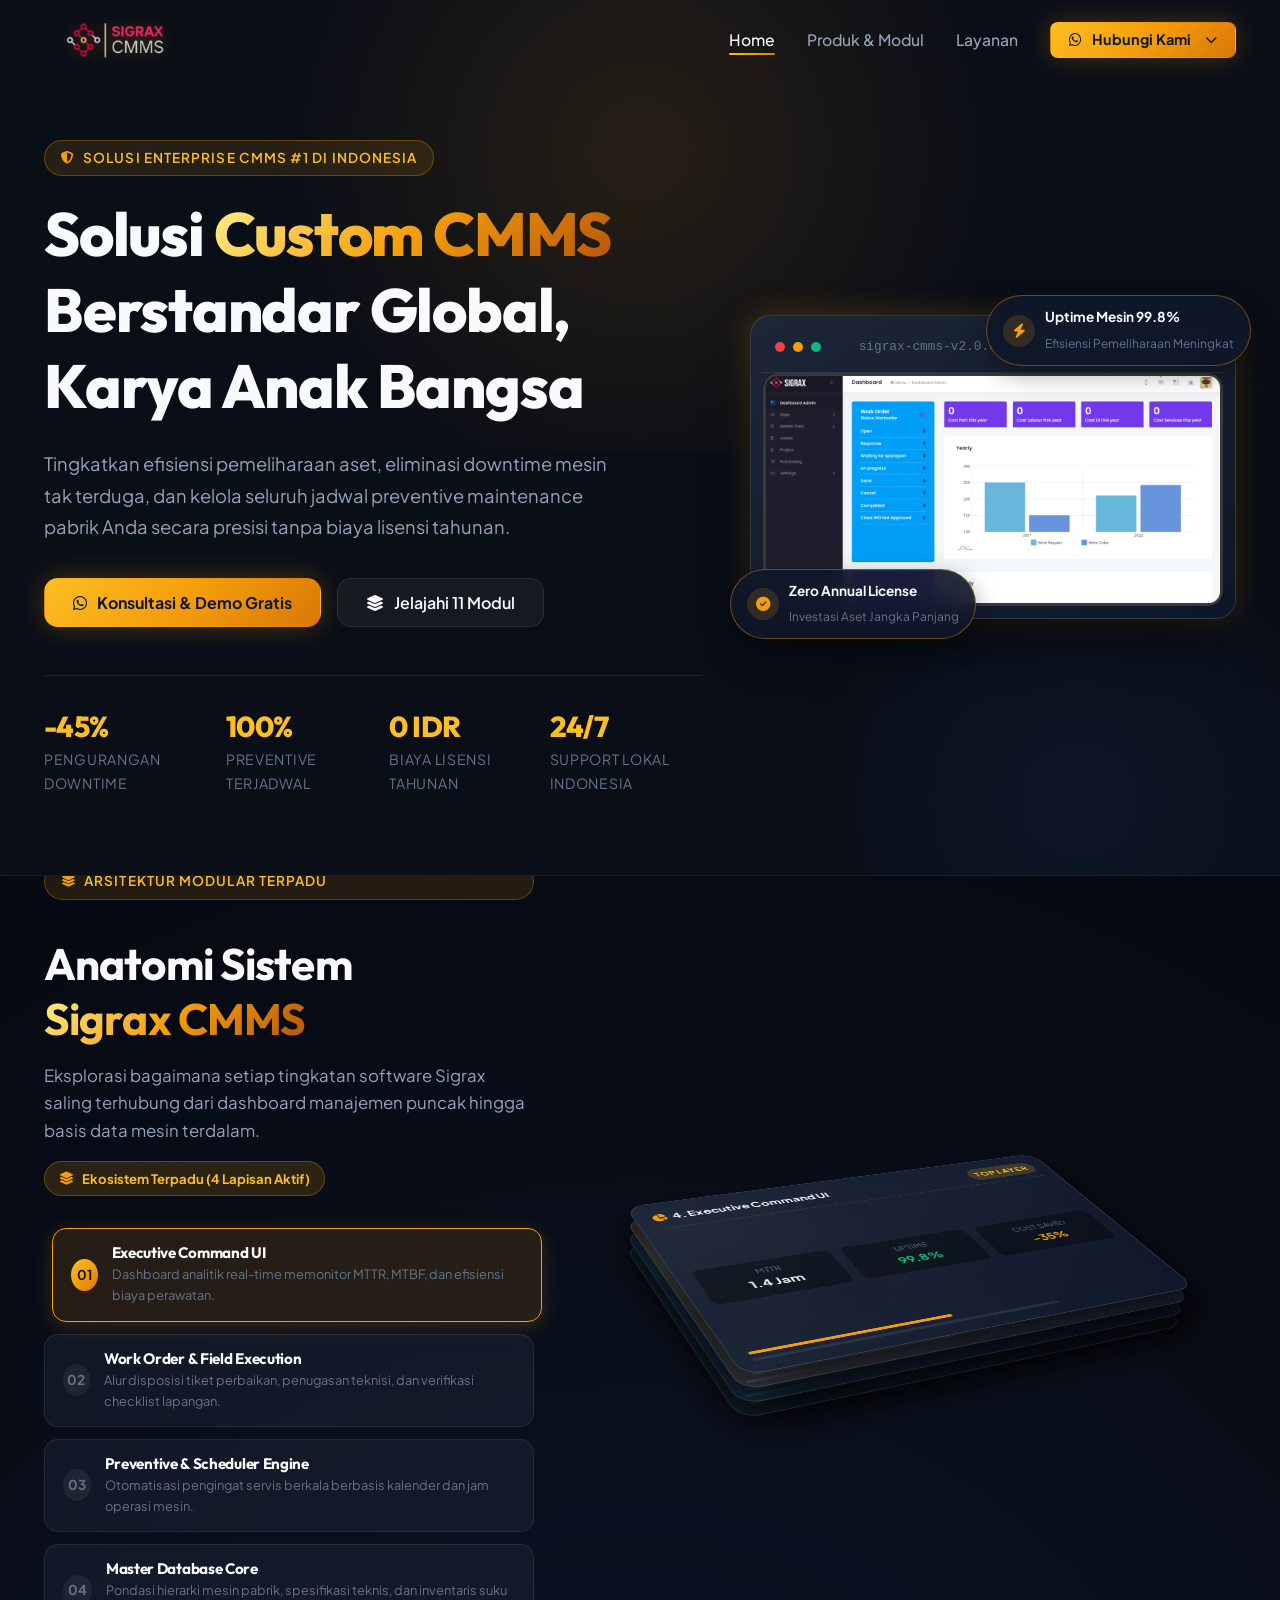
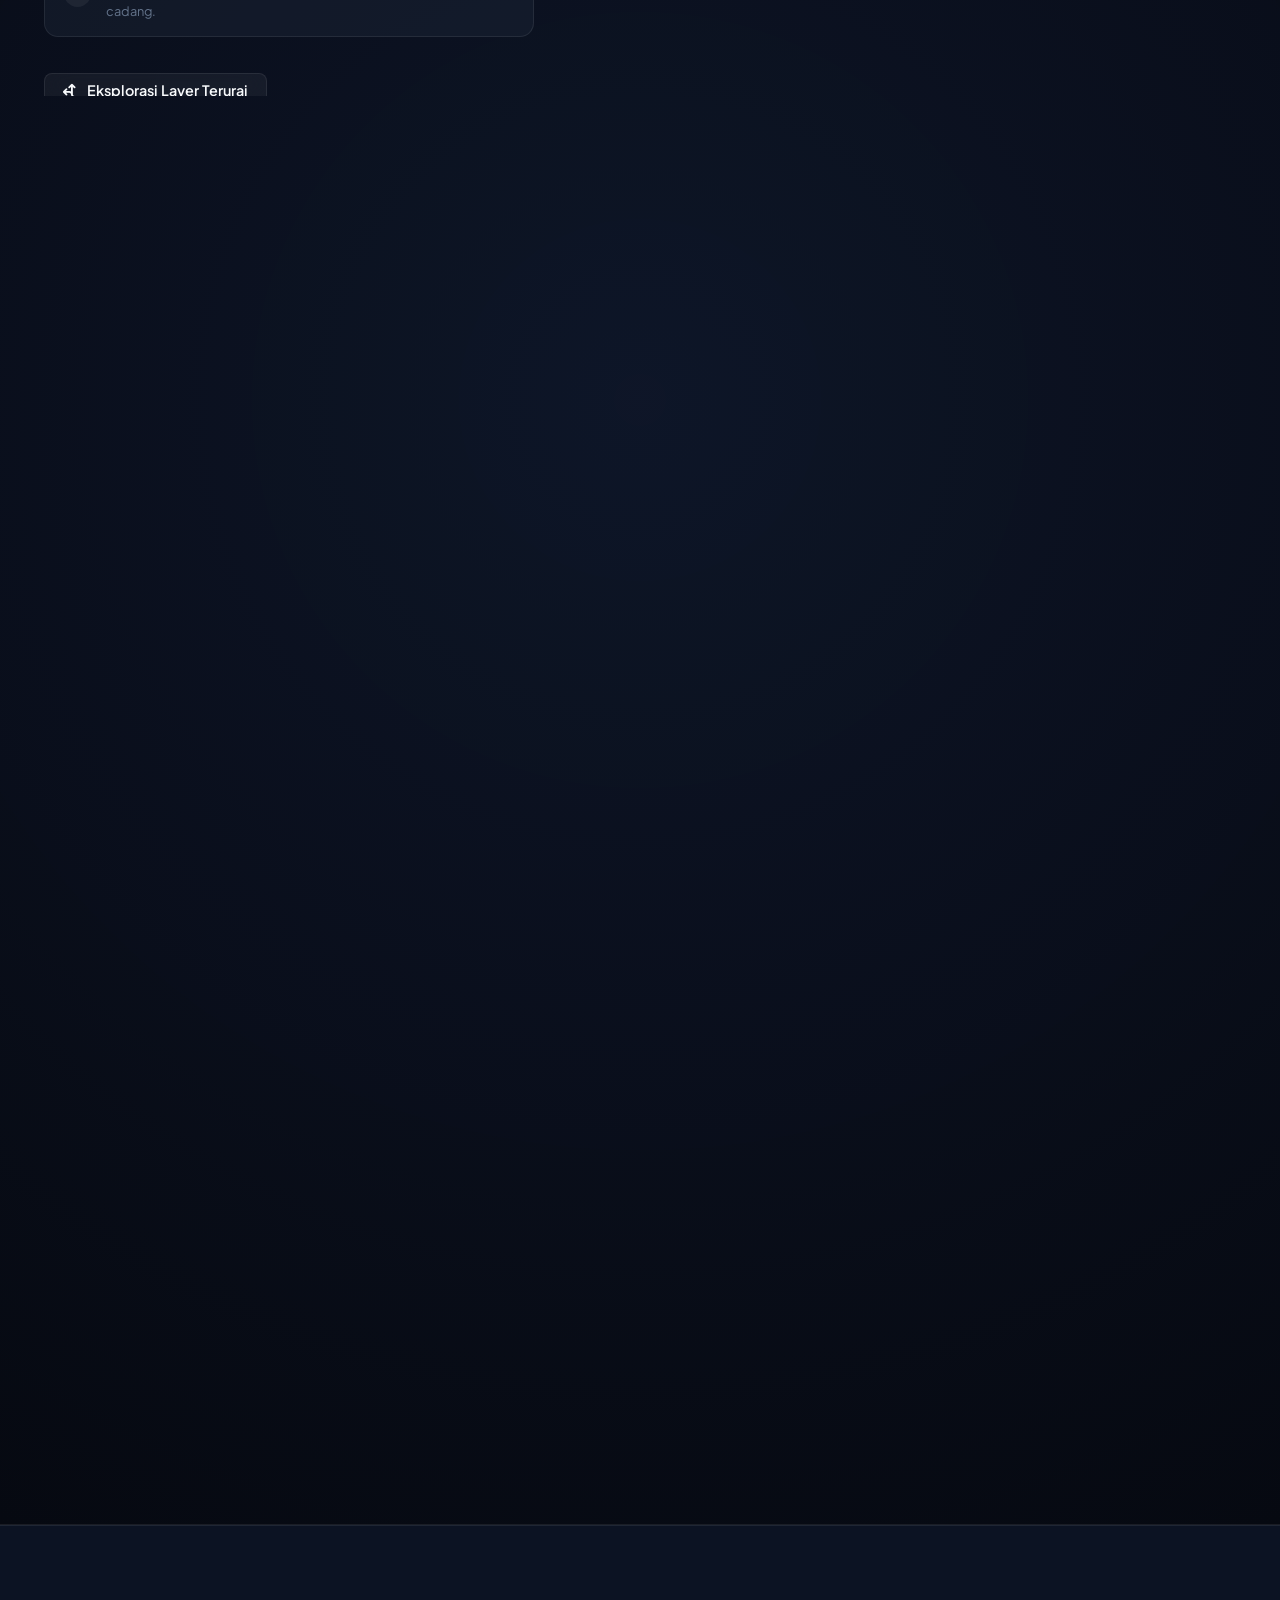
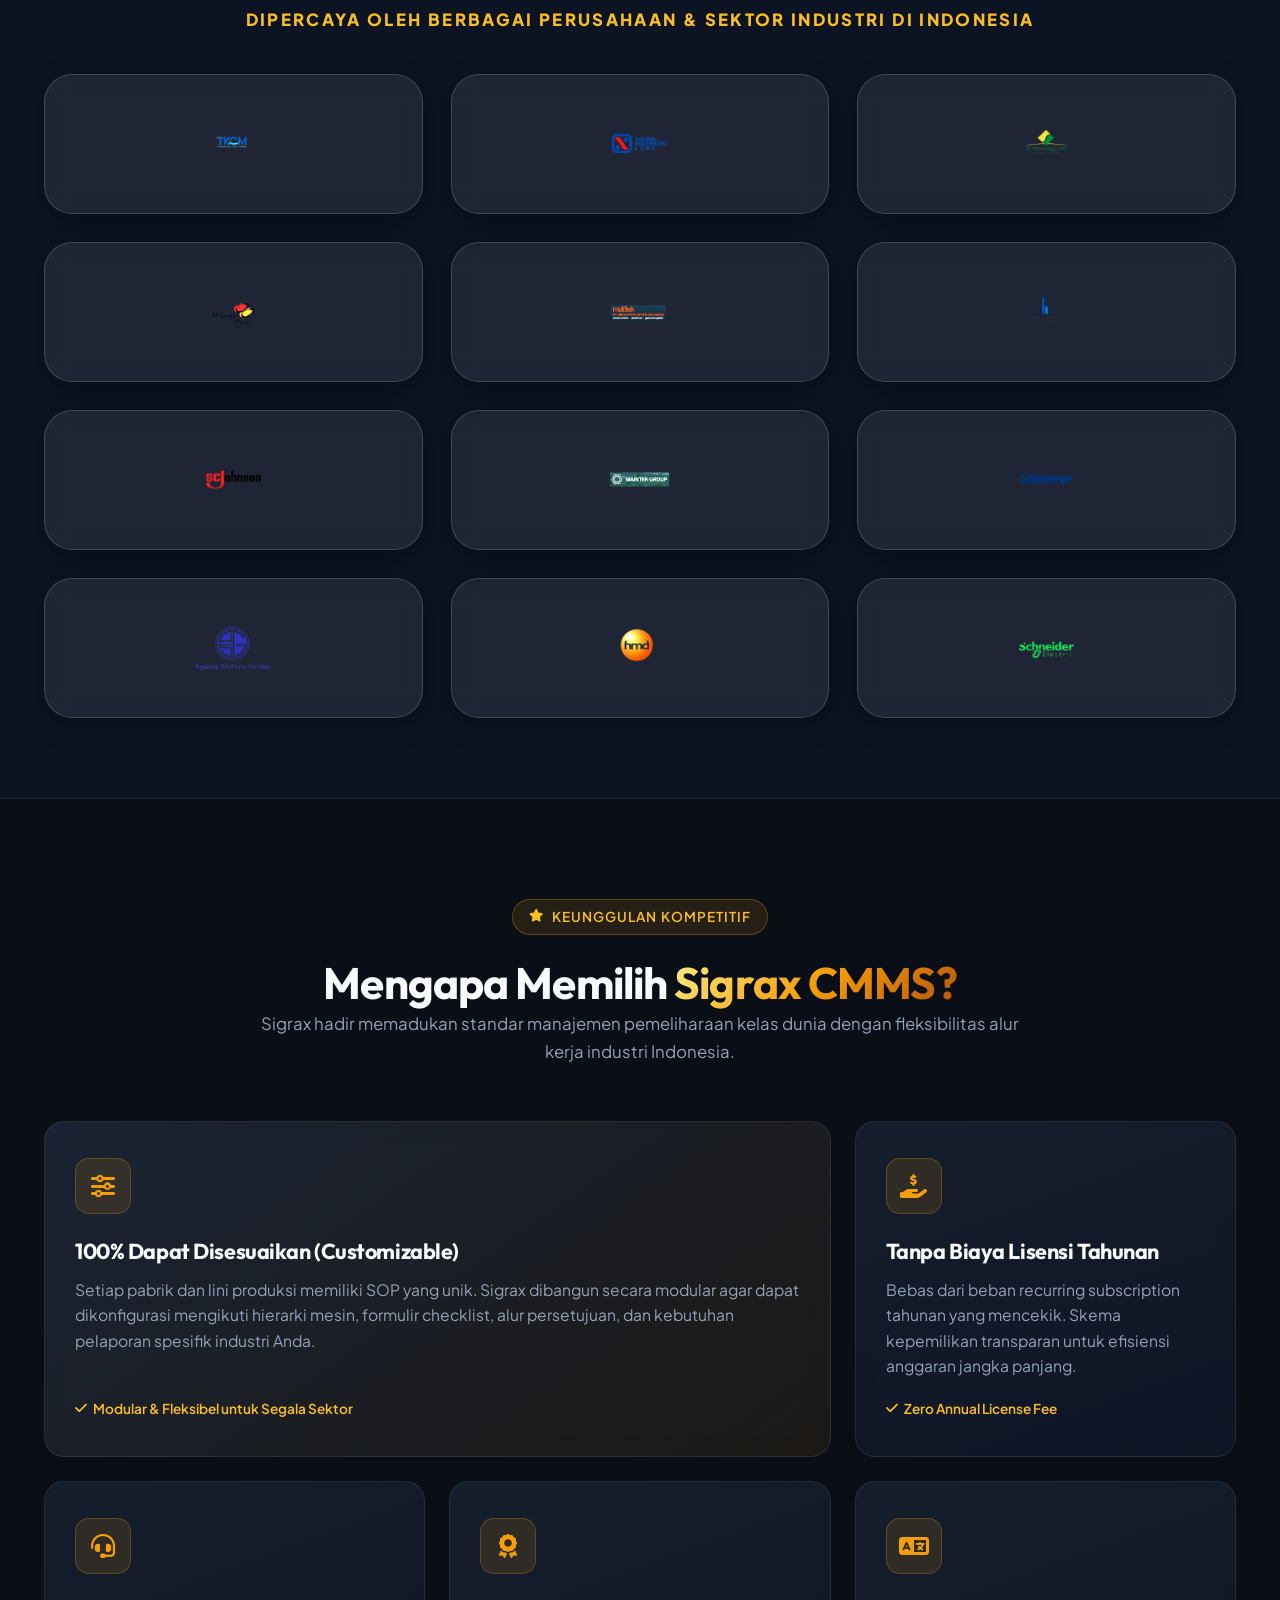
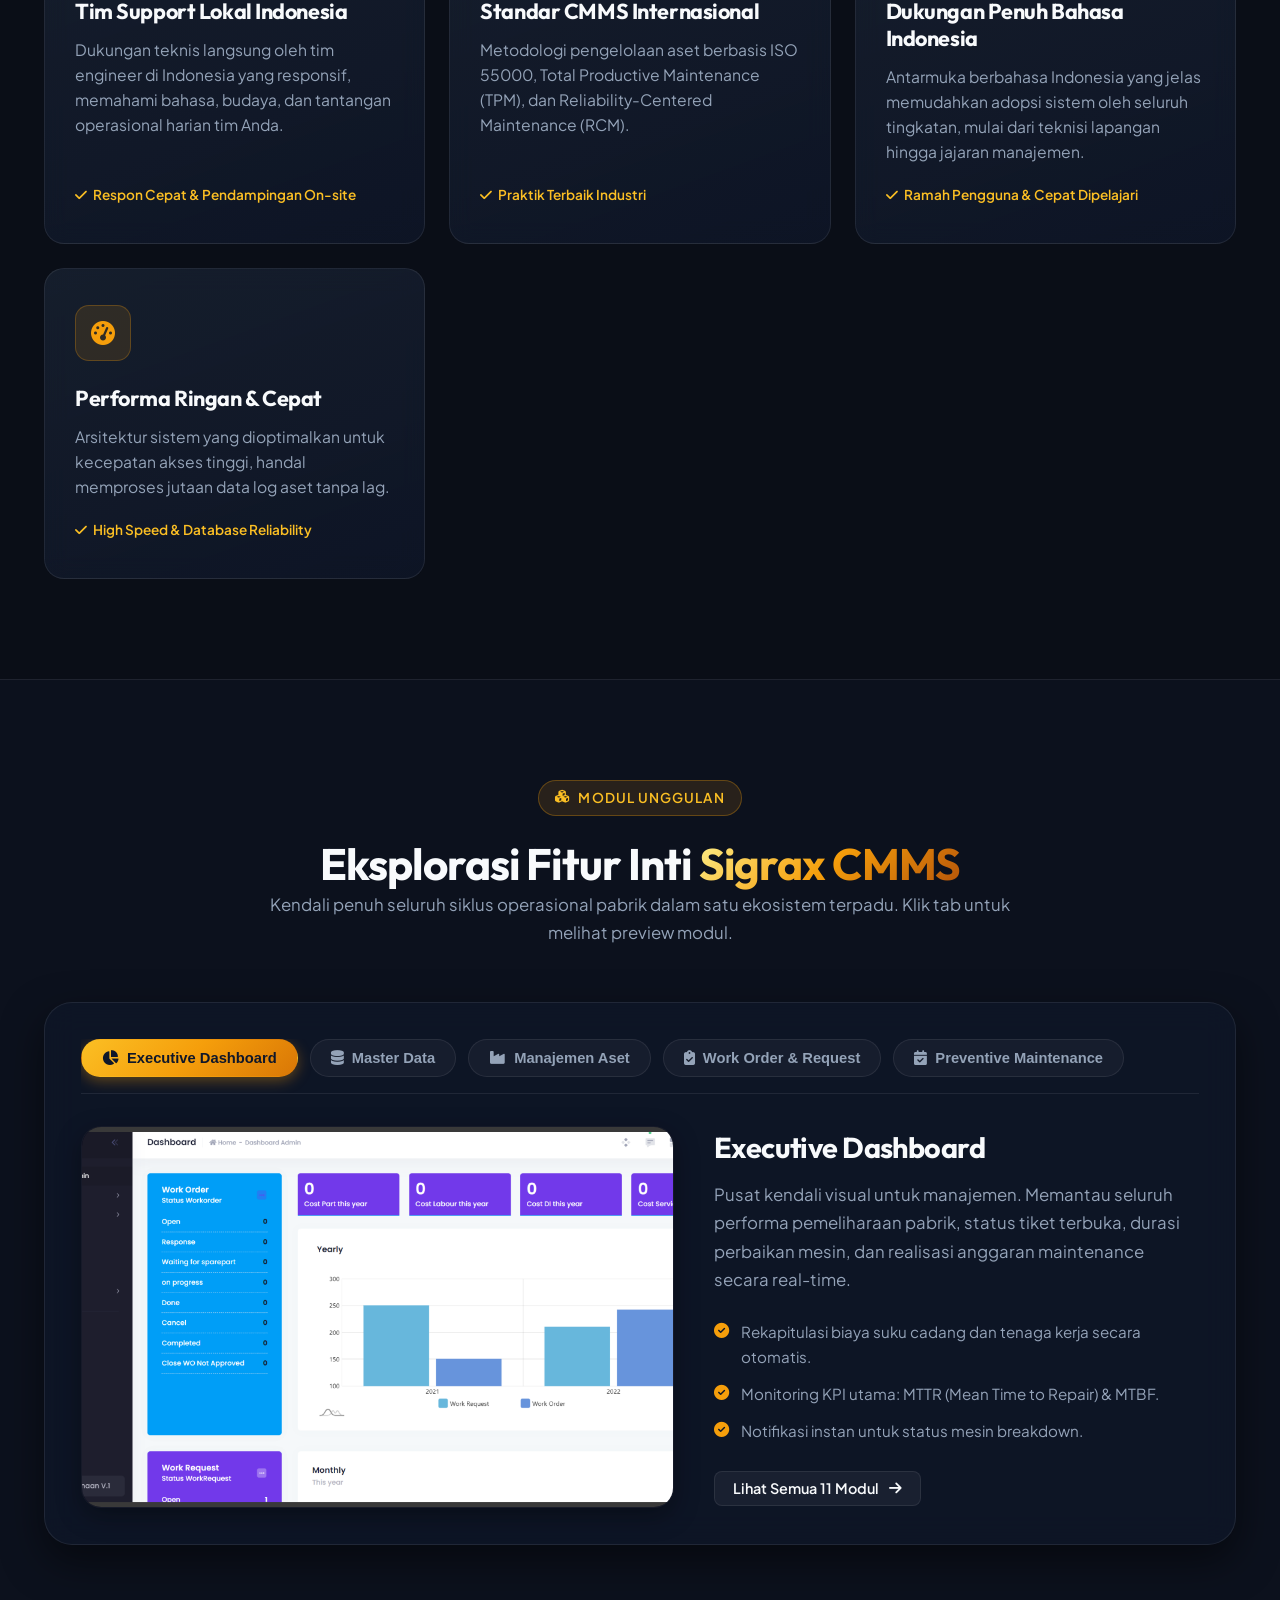
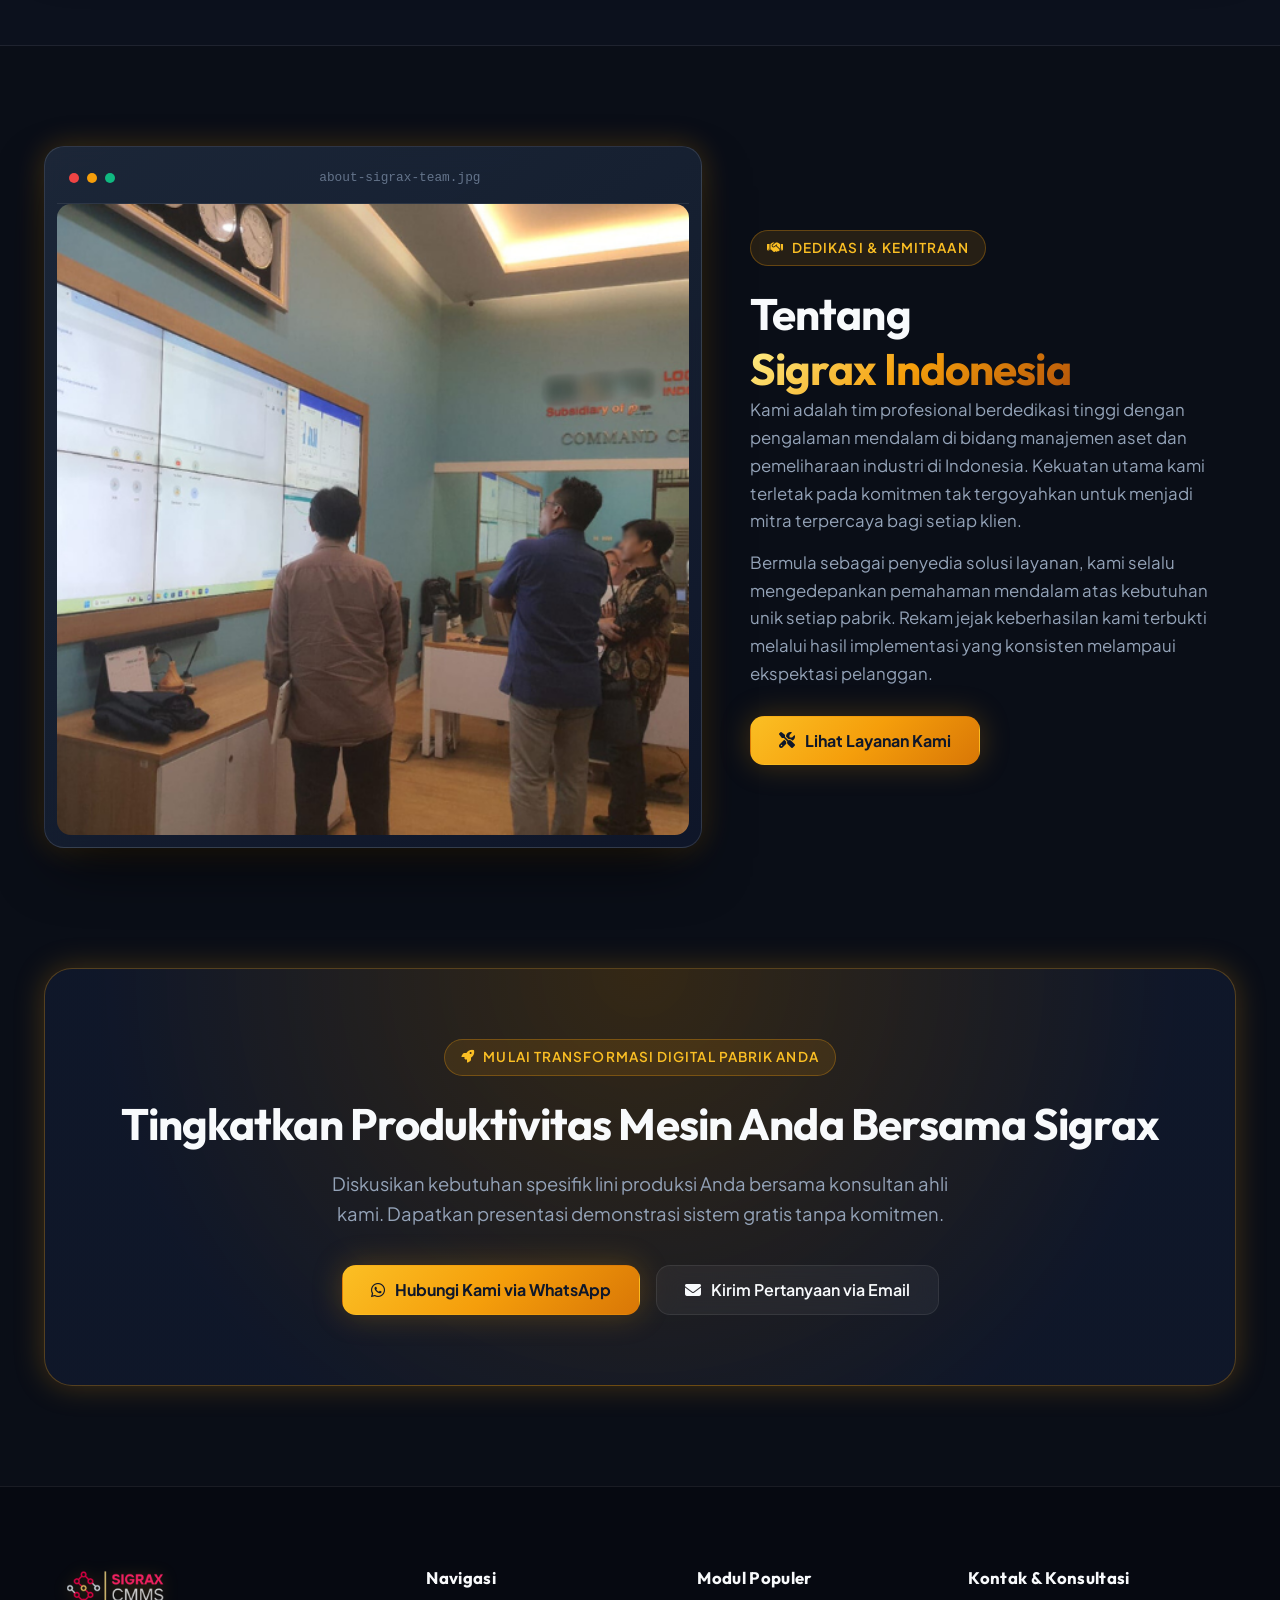
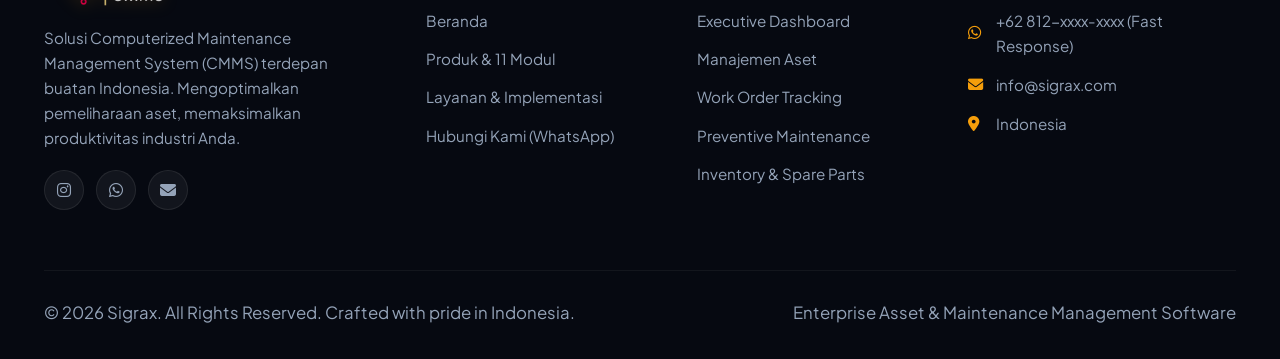
==== index.html @ d7497cff "refactor: clean up unused legacy files and restructure assets into organized directories (css/, js/," ====
<!DOCTYPE html>
<html lang="id">
<head>
  <meta charset="UTF-8" />
  <meta name="viewport" content="width=device-width, initial-scale=1.0" />
  <title>Sigrax CMMS - Solusi Custom CMMS Modern Buatan Indonesia</title>
  <meta name="description" content="Sigrax adalah software Computerized Maintenance Management System (CMMS) karya anak bangsa yang fleksibel, berstandar internasional, tanpa biaya lisensi tahunan, didukung tim lokal 24/7." />
  
  <!-- Favicon -->
  <link rel="icon" type="image/png" href="assets/brand/logo.png" />
  
  <!-- Font Awesome 6 -->
  <link rel="stylesheet" href="https://cdnjs.cloudflare.com/ajax/libs/font-awesome/6.5.1/css/all.min.css" />
  
  <!-- Unified Modern Design System -->
  <link rel="stylesheet" href="css/style.css" />
</head>
<body>

  <!-- Modern Glassmorphic Navbar -->
  <header>
    <nav class="site-navbar" aria-label="Navigasi Utama">
      <div class="container navbar-inner">
        <a href="index.html" class="navbar-brand">
          <img src="assets/brand/logo.png" alt="Sigrax CMMS Logo" class="brand-logo" />
        </a>

        <button class="mobile-toggle" aria-label="Buka Menu" aria-expanded="false">
          <i class="fas fa-bars"></i>
        </button>

        <ul class="nav-links">
          <li><a href="index.html" class="nav-link active">Home</a></li>
          <li><a href="features.html" class="nav-link">Produk & Modul</a></li>
          <li><a href="services.html" class="nav-link">Layanan</a></li>
          <li class="nav-dropdown">
            <a href="https://wa.link/18xqmd" target="_blank" rel="noopener noreferrer" class="btn btn-primary btn-sm">
              <i class="fab fa-whatsapp"></i> Hubungi Kami <i class="fas fa-chevron-down" style="font-size: 0.75rem; margin-left: 4px;"></i>
            </a>
            <div class="dropdown-panel">
              <a href="https://wa.link/18xqmd" target="_blank" rel="noopener noreferrer" class="dropdown-item">
                <i class="fab fa-whatsapp"></i> WhatsApp Konsultasi
              </a>
              <a href="mailto:info@sigrax.com" class="dropdown-item">
                <i class="fas fa-envelope"></i> Email Resmi
              </a>
              <a href="https://www.instagram.com/sigraxcmms" target="_blank" rel="noopener noreferrer" class="dropdown-item">
                <i class="fab fa-instagram"></i> Instagram Resmi
              </a>
            </div>
          </li>
        </ul>
      </div>
    </nav>
  </header>

  <main>
    <!-- Section 1: Hero Section -->
    <section class="hero-section">
      <div class="container">
        <div class="hero-grid">
          <!-- Text Content -->
          <div class="hero-content">
            <span class="badge-tag">
              <i class="fas fa-shield-halved text-gold"></i> Solusi Enterprise CMMS #1 di Indonesia
            </span>
            <h1>
              Solusi <span class="gradient-text">Custom CMMS</span> Berstandar Global, Karya Anak Bangsa
            </h1>
            <p class="hero-subtitle">
              Tingkatkan efisiensi pemeliharaan aset, eliminasi downtime mesin tak terduga, dan kelola seluruh jadwal preventive maintenance pabrik Anda secara presisi tanpa biaya lisensi tahunan.
            </p>

            <div class="btn-group">
              <a href="https://wa.link/18xqmd" target="_blank" rel="noopener noreferrer" class="btn btn-primary">
                <i class="fab fa-whatsapp"></i> Konsultasi & Demo Gratis
              </a>
              <a href="features.html" class="btn btn-secondary">
                <i class="fas fa-layer-group"></i> Jelajahi 11 Modul
              </a>
            </div>

            <div class="hero-stats-row">
              <div class="hero-stat-item">
                <h4>-45%</h4>
                <p>Pengurangan Downtime</p>
              </div>
              <div class="hero-stat-item">
                <h4>100%</h4>
                <p>Preventive Terjadwal</p>
              </div>
              <div class="hero-stat-item">
                <h4>0 IDR</h4>
                <p>Biaya Lisensi Tahunan</p>
              </div>
              <div class="hero-stat-item">
                <h4>24/7</h4>
                <p>Support Lokal Indonesia</p>
              </div>
            </div>
          </div>

          <!-- Interactive Hero Showcase Mockup -->
          <div class="hero-visual">
            <div class="mockup-window" data-lightbox="true" data-src="assets/screenshots/dashboard.png" data-title="Executive Dashboard Sigrax" data-desc="Tampilan dashboard analitik real-time memonitor biaya, work order, dan efisiensi maintenance.">
              <div class="mockup-header">
                <span class="mockup-dot red"></span>
                <span class="mockup-dot yellow"></span>
                <span class="mockup-dot green"></span>
                <span class="mockup-title">sigrax-cmms-v2.0.exe — Executive Dashboard</span>
              </div>
              <div class="mockup-body">
                <img src="assets/screenshots/dashboard.png" alt="Executive Dashboard Sigrax CMMS" />
                <div class="image-zoom-overlay">
                  <i class="fas fa-magnifying-glass-plus"></i> Klik untuk memperbesar
                </div>
              </div>
            </div>

            <!-- Floating Micro-Badges -->
            <div class="floating-pill pill-top">
              <div class="pill-icon"><i class="fas fa-bolt"></i></div>
              <div class="pill-text">
                <strong>Uptime Mesin 99.8%</strong>
                <span>Efisiensi Pemeliharaan Meningkat</span>
              </div>
            </div>

            <div class="floating-pill pill-bottom">
              <div class="pill-icon"><i class="fas fa-circle-check"></i></div>
              <div class="pill-text">
                <strong>Zero Annual License</strong>
                <span>Investasi Aset Jangka Panjang</span>
              </div>
            </div>
          </div>
        </div>
      </div>
    </section>

    <!-- Section 2: 3D Progressive Layer Disassembly on Scroll -->
    <section class="assembly-scroll-section" id="assembly-section">
      <div class="assembly-sticky-stage">
        <div class="container">
          <div class="assembly-layout-grid">
            
            <!-- Left Side: Live Interactive Assembly Narrative -->
            <div class="assembly-narrative">
              <span class="badge-tag">
                <i class="fas fa-layer-group text-gold"></i> Arsitektur Modular Terpadu
              </span>
              <h2>Anatomi Sistem <span class="gradient-text">Sigrax CMMS</span></h2>
              <p>
                Eksplorasi bagaimana setiap tingkatan software Sigrax saling terhubung dari dashboard manajemen puncak hingga basis data mesin terdalam.
              </p>

              <div class="assembly-status-badge">
                <i class="fas fa-layer-group text-gold"></i> Ekosistem Terpadu (4 Lapisan Sistem)
              </div>

              <!-- Step Indicators -->
              <div class="assembly-steps-indicator">
                <div class="assembly-step-item active" data-step="0">
                  <div class="assembly-step-num">01</div>
                  <div class="assembly-step-text">
                    <h4>Executive Command UI</h4>
                    <p>Dashboard analitik real-time memonitor MTTR, MTBF, dan efisiensi biaya perawatan.</p>
                  </div>
                </div>

                <div class="assembly-step-item" data-step="1">
                  <div class="assembly-step-num">02</div>
                  <div class="assembly-step-text">
                    <h4>Work Order & Field Execution</h4>
                    <p>Alur disposisi tiket perbaikan, penugasan teknisi, dan verifikasi checklist lapangan.</p>
                  </div>
                </div>

                <div class="assembly-step-item" data-step="2">
                  <div class="assembly-step-num">03</div>
                  <div class="assembly-step-text">
                    <h4>Preventive & Scheduler Engine</h4>
                    <p>Otomatisasi pengingat servis berkala berbasis kalender dan jam operasi mesin.</p>
                  </div>
                </div>

                <div class="assembly-step-item" data-step="3">
                  <div class="assembly-step-num">04</div>
                  <div class="assembly-step-text">
                    <h4>Master Database Core</h4>
                    <p>Pondasi hierarki mesin pabrik, spesifikasi teknis, dan inventaris suku cadang.</p>
                  </div>
                </div>
              </div>

              <div class="assembly-mode-bar">
                <button class="btn btn-secondary btn-sm" id="toggleAssemblyBtn">
                  <i class="fas fa-arrows-split-up-and-left"></i> Eksplorasi Layer Terurai
                </button>
              </div>
            </div>

            <!-- Right Side: 3D Isometric Viewport -->
            <div class="assembly-3d-viewport">
              <div class="assembly-3d-stack">
                
                <!-- Layer 4 (Top: Executive Dashboard) -->
                <div class="assembly-layer layer-4" data-lightbox="true" data-src="assets/screenshots/dashboard.png" data-title="Layer 4: Executive Analytics UI" data-desc="Tampilan visualisasi analitik tingkat tinggi untuk manajemen.">
                  <div class="layer-header-bar">
                    <span class="layer-title-text"><i class="fas fa-chart-pie text-gold"></i> 4. Executive Command UI</span>
                    <span class="layer-tag">Top Layer</span>
                  </div>
                  <div class="layer-body-preview">
                    <div class="mini-widget">
                      <span>MTTR</span>
                      <strong>1.4 Jam</strong>
                    </div>
                    <div class="mini-widget">
                      <span>Uptime</span>
                      <strong style="color: #10b981;">99.8%</strong>
                    </div>
                    <div class="mini-widget">
                      <span>Cost Saved</span>
                      <strong style="color: var(--primary-gold);">-35%</strong>
                    </div>
                  </div>
                  <div class="layer-wireframe-lines">
                    <div class="wire-line gold short"></div>
                    <div class="wire-line med"></div>
                  </div>
                </div>

                <!-- Layer 3 (Work Order & Field Execution) -->
                <div class="assembly-layer layer-3" data-lightbox="true" data-src="assets/screenshots/completed task.png" data-title="Layer 3: Work Order & Operations" data-desc="Pusat penugasan teknisi dan log pengerjaan di lantai produksi.">
                  <div class="layer-header-bar">
                    <span class="layer-title-text"><i class="fas fa-clipboard-check" style="color: #60a5fa;"></i> 3. Work Order Engine</span>
                    <span class="layer-tag">Operations</span>
                  </div>
                  <div class="layer-body-preview">
                    <div class="mini-widget">
                      <span>WO Aktif</span>
                      <strong>12 Tiket</strong>
                    </div>
                    <div class="mini-widget">
                      <span>Teknisi</span>
                      <strong>8 On-Duty</strong>
                    </div>
                    <div class="mini-widget">
                      <span>Done Today</span>
                      <strong style="color: #60a5fa;">95%</strong>
                    </div>
                  </div>
                  <div class="layer-wireframe-lines">
                    <div class="wire-line med" style="background: #60a5fa;"></div>
                    <div class="wire-line short"></div>
                  </div>
                </div>

                <!-- Layer 2 (Preventive & Material Scheduling) -->
                <div class="assembly-layer layer-2" data-lightbox="true" data-src="assets/screenshots/image_43.png" data-title="Layer 2: Preventive & Automation Scheduler" data-desc="Engine pengingat servis berkala dan manajemen stok suku cadang.">
                  <div class="layer-header-bar">
                    <span class="layer-title-text"><i class="fas fa-calendar-check" style="color: #c084fc;"></i> 2. Automation & Scheduler</span>
                    <span class="layer-tag">Scheduler</span>
                  </div>
                  <div class="layer-body-preview">
                    <div class="mini-widget">
                      <span>PM Due</span>
                      <strong>3 Mesin</strong>
                    </div>
                    <div class="mini-widget">
                      <span>Auto Trigger</span>
                      <strong>Active</strong>
                    </div>
                    <div class="mini-widget">
                      <span>Safety Stock</span>
                      <strong style="color: #c084fc;">Safe</strong>
                    </div>
                  </div>
                  <div class="layer-wireframe-lines">
                    <div class="wire-line short" style="background: #c084fc;"></div>
                    <div class="wire-line med"></div>
                  </div>
                </div>

                <!-- Layer 1 (Bottom: Core Master Data) -->
                <div class="assembly-layer layer-1" data-lightbox="true" data-src="assets/screenshots/sites (tempat).png" data-title="Layer 1: Master Database Core" data-desc="Pondasi basis data terpusat seluruh aset, hierarki pabrik, dan suku cadang.">
                  <div class="layer-header-bar">
                    <span class="layer-title-text"><i class="fas fa-database" style="color: #34d399;"></i> 1. Master Database Core</span>
                    <span class="layer-tag">Base Core</span>
                  </div>
                  <div class="layer-body-preview">
                    <div class="mini-widget">
                      <span>Total Aset</span>
                      <strong>1,450 Mesin</strong>
                    </div>
                    <div class="mini-widget">
                      <span>Lokasi Plant</span>
                      <strong>4 Area</strong>
                    </div>
                    <div class="mini-widget">
                      <span>Part SKU</span>
                      <strong style="color: #34d399;">2,800+</strong>
                    </div>
                  </div>
                  <div class="layer-wireframe-lines">
                    <div class="wire-line med" style="background: #34d399;"></div>
                    <div class="wire-line short"></div>
                  </div>
                </div>

              </div>
            </div>

          </div>
        </div>
      </div>
    </section>

    <!-- Section 3: Clients & Trust -->
    <section class="clients-section">
      <div class="container">
        <p class="clients-title">Dipercaya Oleh Berbagai Perusahaan & Sektor Industri di Indonesia</p>
        <div class="clients-grid">
          <div class="client-logo-card"><img src="assets/clients/1.png" alt="Klien Sigrax 1" /></div>
          <div class="client-logo-card"><img src="assets/clients/2.png" alt="Klien Sigrax 2" /></div>
          <div class="client-logo-card"><img src="assets/clients/3.png" alt="Klien Sigrax 3" /></div>
          <div class="client-logo-card"><img src="assets/clients/4.png" alt="Klien Sigrax 4" /></div>
          <div class="client-logo-card"><img src="assets/clients/5.png" alt="Klien Sigrax 5" /></div>
          <div class="client-logo-card"><img src="assets/clients/6.png" alt="Klien Sigrax 6" /></div>
          <div class="client-logo-card"><img src="assets/clients/7.png" alt="Klien Sigrax 7" /></div>
          <div class="client-logo-card"><img src="assets/clients/8.png" alt="Klien Sigrax 8" /></div>
          <div class="client-logo-card"><img src="assets/clients/9.png" alt="Klien Sigrax 9" /></div>
          <div class="client-logo-card"><img src="assets/clients/10.png" alt="Klien Sigrax 10" /></div>
          <div class="client-logo-card"><img src="assets/clients/11.png" alt="Klien Sigrax 11" /></div>
          <div class="client-logo-card"><img src="assets/clients/12.png" alt="Klien Sigrax 12" /></div>
        </div>
      </div>
    </section>

    <!-- Section 4: Why Sigrax Bento Grid -->
    <section class="section-py">
      <div class="container">
        <div class="section-header">
          <span class="badge-tag"><i class="fas fa-star"></i> Keunggulan Kompetitif</span>
          <h2>Mengapa Memilih <span class="gradient-text">Sigrax CMMS?</span></h2>
          <p>
            Sigrax hadir memadukan standar manajemen pemeliharaan kelas dunia dengan fleksibilitas alur kerja industri Indonesia.
          </p>
        </div>

        <div class="bento-grid">
          <!-- Card 1: Featured 2-col -->
          <div class="bento-card featured">
            <div class="bento-icon"><i class="fas fa-sliders"></i></div>
            <h3>100% Dapat Disesuaikan (Customizable)</h3>
            <p>
              Setiap pabrik dan lini produksi memiliki SOP yang unik. Sigrax dibangun secara modular agar dapat dikonfigurasi mengikuti hierarki mesin, formulir checklist, alur persetujuan, dan kebutuhan pelaporan spesifik industri Anda.
            </p>
            <div class="bento-badge">
              <i class="fas fa-check"></i> Modular & Fleksibel untuk Segala Sektor
            </div>
          </div>

          <!-- Card 2 -->
          <div class="bento-card">
            <div class="bento-icon"><i class="fas fa-hand-holding-dollar"></i></div>
            <h3>Tanpa Biaya Lisensi Tahunan</h3>
            <p>
              Bebas dari beban recurring subscription tahunan yang mencekik. Skema kepemilikan transparan untuk efisiensi anggaran jangka panjang.
            </p>
            <div class="bento-badge">
              <i class="fas fa-check"></i> Zero Annual License Fee
            </div>
          </div>

          <!-- Card 3 -->
          <div class="bento-card">
            <div class="bento-icon"><i class="fas fa-headset"></i></div>
            <h3>Tim Support Lokal Indonesia</h3>
            <p>
              Dukungan teknis langsung oleh tim engineer di Indonesia yang responsif, memahami bahasa, budaya, dan tantangan operasional harian tim Anda.
            </p>
            <div class="bento-badge">
              <i class="fas fa-check"></i> Respon Cepat & Pendampingan On-site
            </div>
          </div>

          <!-- Card 4 -->
          <div class="bento-card">
            <div class="bento-icon"><i class="fas fa-award"></i></div>
            <h3>Standar CMMS Internasional</h3>
            <p>
              Metodologi pengelolaan aset berbasis ISO 55000, Total Productive Maintenance (TPM), dan Reliability-Centered Maintenance (RCM).
            </p>
            <div class="bento-badge">
              <i class="fas fa-check"></i> Praktik Terbaik Industri
            </div>
          </div>

          <!-- Card 5 -->
          <div class="bento-card">
            <div class="bento-icon"><i class="fas fa-language"></i></div>
            <h3>Dukungan Penuh Bahasa Indonesia</h3>
            <p>
              Antarmuka berbahasa Indonesia yang jelas memudahkan adopsi sistem oleh seluruh tingkatan, mulai dari teknisi lapangan hingga jajaran manajemen.
            </p>
            <div class="bento-badge">
              <i class="fas fa-check"></i> Ramah Pengguna & Cepat Dipelajari
            </div>
          </div>

          <!-- Card 6 -->
          <div class="bento-card">
            <div class="bento-icon"><i class="fas fa-gauge-high"></i></div>
            <h3>Performa Ringan & Cepat</h3>
            <p>
              Arsitektur sistem yang dioptimalkan untuk kecepatan akses tinggi, handal memproses jutaan data log aset tanpa lag.
            </p>
            <div class="bento-badge">
              <i class="fas fa-check"></i> High Speed & Database Reliability
            </div>
          </div>
        </div>
      </div>
    </section>

    <!-- Section 5: Interactive Core Modules Spotlight -->
    <section class="section-py" style="background: rgba(15, 23, 42, 0.4); border-top: 1px solid var(--border-glass); border-bottom: 1px solid var(--border-glass);">
      <div class="container">
        <div class="section-header">
          <span class="badge-tag"><i class="fas fa-cubes"></i> Modul Unggulan</span>
          <h2>Eksplorasi Fitur Inti <span class="gradient-text">Sigrax CMMS</span></h2>
          <p>
            Kendali penuh seluruh siklus operasional pabrik dalam satu ekosistem terpadu. Klik tab untuk melihat preview modul.
          </p>
        </div>

        <div class="showcase-container">
          <!-- Tab Navigation -->
          <div class="tabs-nav" role="tablist">
            <button class="tab-btn active" data-target="tab-dashboard" role="tab">
              <i class="fas fa-chart-pie"></i> Executive Dashboard
            </button>
            <button class="tab-btn" data-target="tab-master" role="tab">
              <i class="fas fa-database"></i> Master Data
            </button>
            <button class="tab-btn" data-target="tab-asset" role="tab">
              <i class="fas fa-industry"></i> Manajemen Aset
            </button>
            <button class="tab-btn" data-target="tab-workorder" role="tab">
              <i class="fas fa-clipboard-check"></i> Work Order & Request
            </button>
            <button class="tab-btn" data-target="tab-preventive" role="tab">
              <i class="fas fa-calendar-check"></i> Preventive Maintenance
            </button>
          </div>

          <!-- Tab Panels -->
          <!-- 1. Executive Dashboard -->
          <div class="tab-content-panel active" id="tab-dashboard">
            <div class="showcase-image-wrapper" data-lightbox="true" data-src="assets/screenshots/dashboard.png" data-title="Executive Dashboard Module" data-desc="Visualisasi ringkasan biaya, status work order, dan downtime mesin secara real-time.">
              <img src="assets/screenshots/dashboard.png" alt="Executive Dashboard Sigrax" />
              <div class="image-zoom-overlay">
                <i class="fas fa-magnifying-glass-plus"></i> Zoom Screenshot
              </div>
            </div>
            <div class="showcase-info">
              <h3>Executive Dashboard</h3>
              <p>
                Pusat kendali visual untuk manajemen. Memantau seluruh performa pemeliharaan pabrik, status tiket terbuka, durasi perbaikan mesin, dan realisasi anggaran maintenance secara real-time.
              </p>
              <ul class="feature-checklist">
                <li><i class="fas fa-check-circle"></i> Rekapitulasi biaya suku cadang dan tenaga kerja secara otomatis.</li>
                <li><i class="fas fa-check-circle"></i> Monitoring KPI utama: MTTR (Mean Time to Repair) & MTBF.</li>
                <li><i class="fas fa-check-circle"></i> Notifikasi instan untuk status mesin breakdown.</li>
              </ul>
              <a href="features.html" class="btn btn-secondary btn-sm">
                Lihat Semua 11 Modul <i class="fas fa-arrow-right"></i>
              </a>
            </div>
          </div>

          <!-- 2. Master Data -->
          <div class="tab-content-panel" id="tab-master">
            <div class="showcase-image-wrapper" data-lightbox="true" data-src="assets/screenshots/sites (tempat).png" data-title="Master Data Module" data-desc="Basis data terpusat mencakup semua aset, spesifikasi komponen, lokasi, dan daftar karyawan.">
              <img src="assets/screenshots/sites (tempat).png" alt="Master Data Sigrax" />
              <div class="image-zoom-overlay">
                <i class="fas fa-magnifying-glass-plus"></i> Zoom Screenshot
              </div>
            </div>
            <div class="showcase-info">
              <h3>Master Data Database</h3>
              <p>
                Fondasi data terpusat yang mencakup seluruh aset pabrik, hierarki penempatan lokasi/area, data teknisi, vendor penyedia part, hingga satuan unit ukuran yang terstruktur rapi.
              </p>
              <ul class="feature-checklist">
                <li><i class="fas fa-check-circle"></i> Standarisasi penamaan dan kodefikasi aset otomatis.</li>
                <li><i class="fas fa-check-circle"></i> Pencatatan spesifikasi teknis dan manual book digital.</li>
                <li><i class="fas fa-check-circle"></i> Pengaturan hak akses berbasis role pengguna (RBAC).</li>
              </ul>
              <a href="features.html" class="btn btn-secondary btn-sm">
                Lihat Semua 11 Modul <i class="fas fa-arrow-right"></i>
              </a>
            </div>
          </div>

          <!-- 3. Manajemen Aset -->
          <div class="tab-content-panel" id="tab-asset">
            <div class="showcase-image-wrapper" data-lightbox="true" data-src="assets/screenshots/assets.png" data-title="Asset & Parts Management" data-desc="Daftar menyeluruh semua mesin dan suku cadang beserta riwayat pemeliharaan.">
              <img src="assets/screenshots/assets.png" alt="Asset Management Sigrax" />
              <div class="image-zoom-overlay">
                <i class="fas fa-magnifying-glass-plus"></i> Zoom Screenshot
              </div>
            </div>
            <div class="showcase-info">
              <h3>Asset & Spare Parts Management</h3>
              <p>
                Lacak kondisi kesehatan aset mesin, riwayat pergantian suku cadang, tanggal pembelian, dan masa garansi. Cegah kehabisan spare part kritis melalui pemantauan stok minimum.
              </p>
              <ul class="feature-checklist">
                <li><i class="fas fa-check-circle"></i> Riwayat servis lengkap per nomor seri mesin.</li>
                <li><i class="fas fa-check-circle"></i> Pelacakan lokasi fisik dan perpindahan mesin antar lini produksi.</li>
                <li><i class="fas fa-check-circle"></i> Perhitungan depresiasi nilai buku aset.</li>
              </ul>
              <a href="features.html" class="btn btn-secondary btn-sm">
                Lihat Semua 11 Modul <i class="fas fa-arrow-right"></i>
              </a>
            </div>
          </div>

          <!-- 4. Work Order -->
          <div class="tab-content-panel" id="tab-workorder">
            <div class="showcase-image-wrapper" data-lightbox="true" data-src="assets/screenshots/completed task.png" data-title="Work Order & Execution" data-desc="Alur penugasan maintenance terorganisir dari request operator hingga eksekusi teknisi.">
              <img src="assets/screenshots/completed task.png" alt="Work Order Sigrax" />
              <div class="image-zoom-overlay">
                <i class="fas fa-magnifying-glass-plus"></i> Zoom Screenshot
              </div>
            </div>
            <div class="showcase-info">
              <h3>Work Request & Work Order</h3>
              <p>
                Ubah alur pengajuan perbaikan manual menjadi sistem digital terotomatisasi. Operator mengajukan Work Request, supervisor menyetujui, dan teknisi menerima Work Order digital lengkap dengan checklist perbaikan.
              </p>
              <ul class="feature-checklist">
                <li><i class="fas fa-check-circle"></i> Distribusi tugas teknisi berdasarkan keahlian & ketersediaan.</li>
                <li><i class="fas fa-check-circle"></i> Integrasi langsung dengan pemakaian suku cadang di gudang.</li>
                <li><i class="fas fa-check-circle"></i> Log durasi kerja dan verifikasi penyelesaian pekerjaan.</li>
              </ul>
              <a href="features.html" class="btn btn-secondary btn-sm">
                Lihat Semua 11 Modul <i class="fas fa-arrow-right"></i>
              </a>
            </div>
          </div>

          <!-- 5. Preventive Maintenance -->
          <div class="tab-content-panel" id="tab-preventive">
            <div class="showcase-image-wrapper" data-lightbox="true" data-src="assets/screenshots/image_43.png" data-title="Preventive Maintenance Schedule" data-desc="Penjadwalan otomatis perawatan berkala mesin berdasarkan kalender atau jam operasi (running hours).">
              <img src="assets/screenshots/image_43.png" alt="Preventive Maintenance Sigrax" />
              <div class="image-zoom-overlay">
                <i class="fas fa-magnifying-glass-plus"></i> Zoom Screenshot
              </div>
            </div>
            <div class="showcase-info">
              <h3>Preventive Maintenance Scheduler</h3>
              <p>
                Jadwalkan pemeliharaan berkala sebelum mesin mengalami kerusakan mendadak. Otomatisasi pengingat servis berbasis waktu (harian/bulanan) atau jam operasional mesin (*running hours*).
              </p>
              <ul class="feature-checklist">
                <li><i class="fas fa-check-circle"></i> Pembuatan Work Order otomatis saat jadwal servis tiba.</li>
                <li><i class="fas fa-check-circle"></i> Standarisasi checklist inspeksi untuk mencegah kelalaian teknisi.</li>
                <li><i class="fas fa-check-circle"></i> Mengurangi risiko breakdown hingga 65%.</li>
              </ul>
              <a href="features.html" class="btn btn-secondary btn-sm">
                Lihat Semua 11 Modul <i class="fas fa-arrow-right"></i>
              </a>
            </div>
          </div>
        </div>
      </div>
    </section>

    <!-- Section 6: About Sigrax -->
    <section class="section-py">
      <div class="container">
        <div class="hero-grid">
          <!-- Visual Image Slider / Cards -->
          <div class="hero-visual">
            <div class="mockup-window" data-lightbox="true" data-src="assets/brand/team-about.png" data-title="Tim Engineering & Konsultan Sigrax" data-desc="Dedikasi tinggi mendampingi perusahaan Anda mencapai keunggulan operasional.">
              <div class="mockup-header">
                <span class="mockup-dot red"></span>
                <span class="mockup-dot yellow"></span>
                <span class="mockup-dot green"></span>
                <span class="mockup-title">about-sigrax-team.jpg</span>
              </div>
              <div class="mockup-body">
                <img src="assets/brand/team-about.png" alt="Tim Sigrax CMMS Indonesia" />
              </div>
            </div>
          </div>

          <!-- Text Story -->
          <div class="hero-content">
            <span class="badge-tag"><i class="fas fa-handshake"></i> Dedikasi & Kemitraan</span>
            <h2>Tentang <span class="gradient-text">Sigrax Indonesia</span></h2>
            <p>
              Kami adalah tim profesional berdedikasi tinggi dengan pengalaman mendalam di bidang manajemen aset dan pemeliharaan industri di Indonesia. Kekuatan utama kami terletak pada komitmen tak tergoyahkan untuk menjadi mitra terpercaya bagi setiap klien.
            </p>
            <p style="margin-top: 14px;">
              Bermula sebagai penyedia solusi layanan, kami selalu mengedepankan pemahaman mendalam atas kebutuhan unik setiap pabrik. Rekam jejak keberhasilan kami terbukti melalui hasil implementasi yang konsisten melampaui ekspektasi pelanggan.
            </p>
            <div style="margin-top: 28px;">
              <a href="services.html" class="btn btn-primary">
                <i class="fas fa-screwdriver-wrench"></i> Lihat Layanan Kami
              </a>
            </div>
          </div>
        </div>
      </div>
    </section>

    <!-- Section 7: High-Impact CTA Banner -->
    <section class="section-py" style="padding-top: 20px;">
      <div class="container">
        <div class="cta-banner">
          <span class="badge-tag"><i class="fas fa-rocket"></i> Mulai Transformasi Digital Pabrik Anda</span>
          <h2>Tingkatkan Produktivitas Mesin Anda Bersama Sigrax</h2>
          <p>
            Diskusikan kebutuhan spesifik lini produksi Anda bersama konsultan ahli kami. Dapatkan presentasi demonstrasi sistem gratis tanpa komitmen.
          </p>
          <div class="btn-group" style="justify-content: center;">
            <a href="https://wa.link/18xqmd" target="_blank" rel="noopener noreferrer" class="btn btn-primary">
              <i class="fab fa-whatsapp"></i> Hubungi Kami via WhatsApp
            </a>
            <a href="mailto:info@sigrax.com" class="btn btn-secondary">
              <i class="fas fa-envelope"></i> Kirim Pertanyaan via Email
            </a>
          </div>
        </div>
      </div>
    </section>
  </main>

  <!-- Modern Footer -->
  <footer class="site-footer">
    <div class="container">
      <div class="footer-grid">
        <!-- Col 1: Brand -->
        <div class="footer-brand">
          <img src="assets/brand/logo.png" alt="Sigrax CMMS" class="brand-logo" />
          <p>
            Solusi Computerized Maintenance Management System (CMMS) terdepan buatan Indonesia. Mengoptimalkan pemeliharaan aset, memaksimalkan produktivitas industri Anda.
          </p>
          <div class="social-bar">
            <a href="https://www.instagram.com/sigraxcmms" target="_blank" rel="noopener noreferrer" class="social-btn" aria-label="Instagram"><i class="fab fa-instagram"></i></a>
            <a href="https://wa.link/18xqmd" target="_blank" rel="noopener noreferrer" class="social-btn" aria-label="WhatsApp"><i class="fab fa-whatsapp"></i></a>
            <a href="mailto:info@sigrax.com" class="social-btn" aria-label="Email"><i class="fas fa-envelope"></i></a>
          </div>
        </div>

        <!-- Col 2: Navigasi -->
        <div class="footer-col">
          <h4>Navigasi</h4>
          <ul class="footer-links">
            <li><a href="index.html">Beranda</a></li>
            <li><a href="features.html">Produk & 11 Modul</a></li>
            <li><a href="services.html">Layanan & Implementasi</a></li>
            <li><a href="https://wa.link/18xqmd" target="_blank" rel="noopener noreferrer">Hubungi Kami (WhatsApp)</a></li>
          </ul>
        </div>

        <!-- Col 3: Modul Populer -->
        <div class="footer-col">
          <h4>Modul Populer</h4>
          <ul class="footer-links">
            <li><a href="features.html#tab-dashboard">Executive Dashboard</a></li>
            <li><a href="features.html#tab-asset">Manajemen Aset</a></li>
            <li><a href="features.html#tab-workorder">Work Order Tracking</a></li>
            <li><a href="features.html#tab-preventive">Preventive Maintenance</a></li>
            <li><a href="features.html">Inventory & Spare Parts</a></li>
          </ul>
        </div>

        <!-- Col 4: Kontak -->
        <div class="footer-col">
          <h4>Kontak & Konsultasi</h4>
          <ul class="footer-links footer-contact-info">
            <li><i class="fab fa-whatsapp"></i> +62 812-xxxx-xxxx (Fast Response)</li>
            <li><i class="fas fa-envelope"></i> info@sigrax.com</li>
            <li><i class="fas fa-location-dot"></i> Indonesia</li>
          </ul>
        </div>
      </div>

      <div class="footer-bottom">
        <p>&copy; 2026 Sigrax. All Rights Reserved. Crafted with pride in Indonesia.</p>
        <p>Enterprise Asset & Maintenance Management Software</p>
      </div>
    </div>
  </footer>

  <!-- Lightbox Zoom Modal Component -->
  <div class="lightbox-modal" id="lightboxModal" role="dialog" aria-modal="true">
    <div class="lightbox-content">
      <button class="lightbox-close" aria-label="Tutup Preview">&times;</button>
      <img src="" id="lightboxImg" alt="Preview Screenshot" />
      <div class="lightbox-caption">
        <h4 id="lightboxTitle">Judul Modul</h4>
        <p id="lightboxDesc" class="text-secondary" style="font-size: 0.95rem;">Deskripsi detail modul preview.</p>
      </div>
    </div>
  </div>

  <!-- Modern Interactive Vanilla Script -->
  <script src="js/main.js"></script>
</body>
</html>
---- css/style.css ----
/* ==========================================================================
   SIGRAX CMMS - UNIFIED MODERN DESIGN SYSTEM
   Theme: Industrial Obsidian & Electric Gold
   ========================================================================== */

@import url('https://fonts.googleapis.com/css2?family=Plus+Jakarta+Sans:ital,wght@0,300;0,400;0,500;0,600;0,700;0,800;1,400;1,600&family=Outfit:wght@400;500;600;700;800&display=swap');

/* --- CSS Root Variables / Design Tokens --- */
:root {
  /* Color System */
  --bg-primary: #0a0e17;
  --bg-secondary: #0f172a;
  --bg-tertiary: #1e293b;
  --bg-surface: rgba(30, 41, 59, 0.7);
  --bg-surface-elevated: rgba(51, 65, 85, 0.75);
  
  /* Brand Accent: Sigrax Gold */
  --primary-gold: #f59e0b;
  --primary-gold-hover: #d97706;
  --primary-gold-light: #fbbf24;
  --primary-gold-glow: rgba(245, 158, 11, 0.25);
  --primary-gold-subtle: rgba(245, 158, 11, 0.1);
  --gold-gradient: linear-gradient(135deg, #fbbf24 0%, #f59e0b 50%, #d97706 100%);
  --gold-gradient-text: linear-gradient(135deg, #fef08a 0%, #f59e0b 50%, #b45309 100%);
  
  /* Neutral Typography Colors */
  --text-white: #f8fafc;
  --text-primary: #f1f5f9;
  --text-secondary: #94a3b8;
  --text-muted: #64748b;
  --text-dark: #0f172a;
  
  /* Border & Glass Accents */
  --border-glass: rgba(255, 255, 255, 0.08);
  --border-glass-hover: rgba(245, 158, 11, 0.4);
  --border-card: rgba(255, 255, 255, 0.06);
  
  /* Shadows & Glows */
  --shadow-sm: 0 2px 8px rgba(0, 0, 0, 0.25);
  --shadow-md: 0 8px 24px rgba(0, 0, 0, 0.35);
  --shadow-lg: 0 16px 40px rgba(0, 0, 0, 0.5);
  --shadow-gold: 0 0 30px rgba(245, 158, 11, 0.25);
  --shadow-gold-hover: 0 0 45px rgba(245, 158, 11, 0.4);
  
  /* Spacing System */
  --container-max: 1240px;
  --nav-height: 80px;
  --radius-sm: 8px;
  --radius-md: 14px;
  --radius-lg: 20px;
  --radius-xl: 28px;
  --radius-full: 9999px;
  
  /* Transitions */
  --transition-fast: 0.2s cubic-bezier(0.4, 0, 0.2, 1);
  --transition-normal: 0.3s cubic-bezier(0.4, 0, 0.2, 1);
  --transition-smooth: 0.5s cubic-bezier(0.16, 1, 0.3, 1);
}

/* --- Base & Reset Styles --- */
*, *::before, *::after {
  box-sizing: border-box;
  margin: 0;
  padding: 0;
}

html {
  scroll-behavior: smooth;
  font-size: 16px;
  color-scheme: dark;
}

body {
  font-family: 'Plus Jakarta Sans', -apple-system, BlinkMacSystemFont, 'Segoe UI', Roboto, sans-serif;
  background-color: var(--bg-primary);
  color: var(--text-primary);
  line-height: 1.65;
  overflow-x: hidden;
  position: relative;
}

/* Background Ambient Lighting */
body::before {
  content: '';
  position: fixed;
  top: -150px;
  left: 50%;
  transform: translateX(-50%);
  width: 900px;
  height: 600px;
  background: radial-gradient(circle, rgba(245, 158, 11, 0.12) 0%, rgba(15, 23, 42, 0) 70%);
  z-index: -1;
  pointer-events: none;
}

body::after {
  content: '';
  position: fixed;
  bottom: -200px;
  right: -100px;
  width: 600px;
  height: 600px;
  background: radial-gradient(circle, rgba(59, 130, 246, 0.08) 0%, rgba(10, 14, 23, 0) 70%);
  z-index: -1;
  pointer-events: none;
}

/* --- Typography --- */
h1, h2, h3, h4, h5, h6 {
  font-family: 'Outfit', 'Plus Jakarta Sans', sans-serif;
  color: var(--text-white);
  font-weight: 700;
  line-height: 1.25;
  letter-spacing: -0.02em;
}

h1 { font-size: clamp(2.2rem, 5vw, 3.8rem); font-weight: 800; }
h2 { font-size: clamp(1.8rem, 3.5vw, 2.75rem); }
h3 { font-size: clamp(1.3rem, 2.2vw, 1.8rem); }
h4 { font-size: 1.25rem; }
p { color: var(--text-secondary); font-size: 1.05rem; }

.gradient-text {
  background: var(--gold-gradient-text);
  -webkit-background-clip: text;
  -webkit-text-fill-color: transparent;
  display: inline-block;
}

.text-gold { color: var(--primary-gold); }
.text-muted { color: var(--text-muted); }
.text-center { text-align: center; }

a {
  color: var(--primary-gold);
  text-decoration: none;
  transition: color var(--transition-fast);
}

a:hover {
  color: var(--primary-gold-light);
}

img {
  max-width: 100%;
  height: auto;
  display: block;
}

/* --- Container & Layout Helpers --- */
.container {
  width: 100%;
  max-width: var(--container-max);
  margin-left: auto;
  margin-right: auto;
  padding-left: 24px;
  padding-right: 24px;
}

.section-py {
  padding-top: 100px;
  padding-bottom: 100px;
}

.section-header {
  max-width: 760px;
  margin: 0 auto 56px auto;
  text-align: center;
}

.badge-tag {
  display: inline-flex;
  align-items: center;
  gap: 8px;
  background: rgba(245, 158, 11, 0.12);
  color: var(--primary-gold-light);
  border: 1px solid rgba(245, 158, 11, 0.3);
  padding: 6px 16px;
  border-radius: var(--radius-full);
  font-size: 0.85rem;
  font-weight: 600;
  text-transform: uppercase;
  letter-spacing: 0.08em;
  margin-bottom: 20px;
}

.badge-tag i {
  font-size: 0.8rem;
}

/* --- Buttons --- */
.btn {
  display: inline-flex;
  align-items: center;
  justify-content: center;
  gap: 10px;
  font-family: 'Plus Jakarta Sans', sans-serif;
  font-weight: 600;
  font-size: 1rem;
  padding: 14px 28px;
  border-radius: var(--radius-md);
  border: 1px solid transparent;
  cursor: pointer;
  transition: all var(--transition-normal);
  text-decoration: none;
  line-height: 1.2;
}

.btn-primary {
  background: var(--gold-gradient);
  color: var(--text-dark);
  box-shadow: var(--shadow-gold);
  font-weight: 700;
}

.btn-primary:hover {
  transform: translateY(-2px);
  box-shadow: var(--shadow-gold-hover);
  color: #000;
}

.btn-secondary {
  background: rgba(255, 255, 255, 0.05);
  color: var(--text-white);
  border: 1px solid var(--border-glass);
  backdrop-filter: blur(12px);
}

.btn-secondary:hover {
  background: rgba(255, 255, 255, 0.1);
  border-color: rgba(255, 255, 255, 0.2);
  color: var(--primary-gold-light);
  transform: translateY(-2px);
}

.btn-sm {
  padding: 8px 18px;
  font-size: 0.9rem;
  border-radius: var(--radius-sm);
}

.btn-group {
  display: flex;
  align-items: center;
  gap: 16px;
  flex-wrap: wrap;
}

/* --- Modern Glassmorphic Navigation --- */
.site-navbar {
  position: fixed;
  top: 0;
  left: 0;
  right: 0;
  height: var(--nav-height);
  z-index: 1000;
  transition: all var(--transition-normal);
  background: transparent;
}

.site-navbar.scrolled {
  background: rgba(10, 14, 23, 0.85);
  backdrop-filter: blur(18px);
  border-bottom: 1px solid var(--border-glass);
  box-shadow: 0 10px 30px rgba(0, 0, 0, 0.4);
  height: 72px;
}

.navbar-inner {
  display: flex;
  align-items: center;
  justify-content: space-between;
  height: 100%;
}

.navbar-brand {
  display: flex;
  align-items: center;
  gap: 12px;
  text-decoration: none;
}

.brand-logo {
  height: 42px;
  width: auto;
  filter: drop-shadow(0 2px 8px rgba(245, 158, 11, 0.3));
}

.nav-links {
  display: flex;
  align-items: center;
  list-style: none;
  gap: 32px;
}

.nav-link {
  color: var(--text-secondary);
  font-weight: 500;
  font-size: 0.98rem;
  position: relative;
  padding: 6px 0;
  transition: color var(--transition-fast);
}

.nav-link::after {
  content: '';
  position: absolute;
  bottom: 0;
  left: 0;
  width: 0%;
  height: 2px;
  background: var(--gold-gradient);
  border-radius: 4px;
  transition: width var(--transition-normal);
}

.nav-link:hover,
.nav-link.active {
  color: var(--text-white);
}

.nav-link.active::after,
.nav-link:hover::after {
  width: 100%;
}

/* Dropdown Menu */
.nav-dropdown {
  position: relative;
}

.dropdown-trigger {
  display: flex;
  align-items: center;
  gap: 6px;
  cursor: pointer;
}

.dropdown-trigger i {
  font-size: 0.75rem;
  transition: transform var(--transition-fast);
}

.nav-dropdown:hover .dropdown-trigger i {
  transform: rotate(180deg);
}

.dropdown-panel {
  position: absolute;
  top: 100%;
  right: 0;
  background: rgba(15, 23, 42, 0.96);
  border: 1px solid var(--border-glass);
  backdrop-filter: blur(20px);
  border-radius: var(--radius-md);
  padding: 12px;
  min-width: 220px;
  box-shadow: var(--shadow-lg);
  opacity: 0;
  visibility: hidden;
  transform: translateY(12px);
  transition: all var(--transition-normal);
  z-index: 100;
}

.nav-dropdown:hover .dropdown-panel {
  opacity: 1;
  visibility: visible;
  transform: translateY(0);
}

.dropdown-item {
  display: flex;
  align-items: center;
  gap: 12px;
  padding: 10px 14px;
  color: var(--text-secondary);
  border-radius: var(--radius-sm);
  font-size: 0.92rem;
  transition: all var(--transition-fast);
}

.dropdown-item i {
  width: 18px;
  color: var(--primary-gold);
}

.dropdown-item:hover {
  background: rgba(245, 158, 11, 0.12);
  color: var(--primary-gold-light);
  transform: translateX(4px);
}

/* Mobile Toggle */
.mobile-toggle {
  display: none;
  background: transparent;
  border: 1px solid var(--border-glass);
  color: var(--text-white);
  font-size: 1.3rem;
  padding: 8px 12px;
  border-radius: var(--radius-sm);
  cursor: pointer;
}

/* --- Hero Section --- */
.hero-section {
  padding-top: calc(var(--nav-height) + 60px);
  padding-bottom: 80px;
  position: relative;
  overflow: hidden;
}

.hero-grid {
  display: grid;
  grid-template-columns: 1.15fr 0.85fr;
  align-items: center;
  gap: 48px;
}

.hero-content h1 {
  margin-bottom: 24px;
}

.hero-content .hero-subtitle {
  font-size: 1.15rem;
  line-height: 1.7;
  color: var(--text-secondary);
  margin-bottom: 36px;
  max-width: 580px;
}

.hero-stats-row {
  display: flex;
  align-items: center;
  gap: 32px;
  margin-top: 48px;
  padding-top: 32px;
  border-top: 1px solid var(--border-glass);
}

.hero-stat-item h4 {
  font-size: 1.8rem;
  color: var(--primary-gold-light);
  font-weight: 800;
  margin-bottom: 4px;
}

.hero-stat-item p {
  font-size: 0.88rem;
  color: var(--text-muted);
  text-transform: uppercase;
  letter-spacing: 0.05em;
}

/* Hero Showcase Mockup */
.hero-visual {
  position: relative;
}

.mockup-window {
  background: linear-gradient(145deg, rgba(30, 41, 59, 0.9), rgba(15, 23, 42, 0.95));
  border: 1px solid rgba(255, 255, 255, 0.12);
  border-radius: var(--radius-lg);
  padding: 12px;
  box-shadow: 0 25px 60px -15px rgba(0, 0, 0, 0.8), var(--shadow-gold);
  position: relative;
  overflow: hidden;
  backdrop-filter: blur(16px);
}

.mockup-header {
  display: flex;
  align-items: center;
  gap: 8px;
  padding: 8px 12px 14px 12px;
  border-bottom: 1px solid var(--border-glass);
}

.mockup-dot {
  width: 10px;
  height: 10px;
  border-radius: 50%;
}
.mockup-dot.red { background: #ef4444; }
.mockup-dot.yellow { background: #f59e0b; }
.mockup-dot.green { background: #10b981; }

.mockup-title {
  font-size: 0.8rem;
  color: var(--text-muted);
  margin-left: auto;
  margin-right: auto;
  font-family: monospace;
}

.mockup-body {
  border-radius: var(--radius-md);
  overflow: hidden;
  position: relative;
  background: #020617;
}

.mockup-body img {
  width: 100%;
  height: auto;
  transition: transform var(--transition-smooth);
}

.mockup-window:hover .mockup-body img {
  transform: scale(1.02);
}

/* Floating Status Pills */
.floating-pill {
  position: absolute;
  background: rgba(15, 23, 42, 0.9);
  border: 1px solid var(--border-glass-hover);
  backdrop-filter: blur(14px);
  padding: 10px 16px;
  border-radius: var(--radius-full);
  display: flex;
  align-items: center;
  gap: 10px;
  box-shadow: var(--shadow-md);
  z-index: 10;
  animation: float 4s ease-in-out infinite;
}

.floating-pill.pill-top {
  top: -20px;
  right: -15px;
}

.floating-pill.pill-bottom {
  bottom: -20px;
  left: -20px;
  animation-delay: 2s;
}

.pill-icon {
  width: 32px;
  height: 32px;
  border-radius: 50%;
  background: rgba(245, 158, 11, 0.15);
  color: var(--primary-gold);
  display: flex;
  align-items: center;
  justify-content: center;
  font-size: 0.9rem;
}

.pill-text strong {
  display: block;
  font-size: 0.85rem;
  color: var(--text-white);
}

.pill-text span {
  font-size: 0.75rem;
  color: var(--text-muted);
}

@keyframes float {
  0%, 100% { transform: translateY(0px); }
  50% { transform: translateY(-8px); }
}

/* ==========================================================================
   3D DISASSEMBLY & EXPLODED ARCHITECTURE ON SCROLL
   ========================================================================== */
.assembly-scroll-section {
  position: relative;
  min-height: 250vh; /* Smooth extended disassembly journey */
  background: radial-gradient(circle at center, rgba(15, 23, 42, 0.9) 0%, #060911 100%);
  border-top: 1px solid var(--border-glass);
  border-bottom: 1px solid var(--border-glass);
}

.assembly-sticky-stage {
  position: sticky;
  top: var(--nav-height);
  height: calc(100vh - var(--nav-height));
  display: flex;
  align-items: center;
  overflow: hidden;
  padding: 24px 0;
}

.assembly-layout-grid {
  display: grid;
  grid-template-columns: 1fr 1.35fr;
  gap: 40px;
  align-items: center;
  width: 100%;
}

/* Left Narrative Controls */
.assembly-narrative {
  display: flex;
  flex-direction: column;
  gap: 16px;
  z-index: 10;
}

.assembly-status-badge {
  display: inline-flex;
  align-items: center;
  gap: 8px;
  padding: 6px 14px;
  border-radius: var(--radius-full);
  font-size: 0.82rem;
  font-weight: 700;
  background: rgba(245, 158, 11, 0.15);
  color: var(--primary-gold-light);
  border: 1px solid rgba(245, 158, 11, 0.3);
  width: fit-content;
}

.assembly-steps-indicator {
  display: flex;
  flex-direction: column;
  gap: 12px;
  margin-top: 16px;
}

.assembly-step-item {
  background: rgba(30, 41, 59, 0.4);
  border: 1px solid var(--border-glass);
  border-radius: var(--radius-md);
  padding: 14px 18px;
  display: flex;
  align-items: center;
  gap: 14px;
  cursor: pointer;
  transition: all var(--transition-normal);
}

.assembly-step-item.active {
  background: rgba(245, 158, 11, 0.12);
  border-color: var(--primary-gold);
  transform: translateX(8px);
  box-shadow: 0 4px 20px rgba(245, 158, 11, 0.2);
}

.assembly-step-num {
  width: 32px;
  height: 32px;
  border-radius: 50%;
  background: rgba(255, 255, 255, 0.06);
  color: var(--text-muted);
  display: flex;
  align-items: center;
  justify-content: center;
  font-weight: 700;
  font-size: 0.85rem;
  transition: all var(--transition-fast);
}

.assembly-step-item.active .assembly-step-num {
  background: var(--gold-gradient);
  color: var(--text-dark);
}

.assembly-step-text h4 {
  font-size: 0.95rem;
  margin-bottom: 2px;
  color: var(--text-white);
}

.assembly-step-text p {
  font-size: 0.8rem;
  color: var(--text-muted);
}

/* 3D Scene Viewport */
.assembly-3d-viewport {
  perspective: 1400px;
  perspective-origin: 50% 50%;
  height: 540px;
  display: flex;
  align-items: center;
  justify-content: center;
  position: relative;
}

.assembly-3d-stack {
  width: 480px;
  height: 300px;
  position: relative;
  transform-style: preserve-3d;
  transform: rotateX(55deg) rotateZ(-28deg) rotateY(8deg);
  transition: transform 0.6s cubic-bezier(0.16, 1, 0.3, 1);
}

/* Individual Floating Layers */
.assembly-layer {
  position: absolute;
  inset: 0;
  border-radius: var(--radius-lg);
  backdrop-filter: blur(16px);
  border: 1px solid rgba(255, 255, 255, 0.14);
  box-shadow: 0 20px 45px rgba(0, 0, 0, 0.65);
  padding: 16px;
  display: flex;
  flex-direction: column;
  justify-content: space-between;
  transform-style: preserve-3d;
  transition: transform 0.4s cubic-bezier(0.2, 0.9, 0.3, 1.2), opacity 0.35s ease, filter 0.35s ease, box-shadow 0.4s ease;
  cursor: pointer;
  will-change: transform, opacity, filter;
}

.assembly-layer:hover {
  border-color: var(--primary-gold-light);
  box-shadow: 0 25px 60px rgba(245, 158, 11, 0.3);
}

/* Base Styling per Layer */
.assembly-layer.layer-4 {
  background: linear-gradient(135deg, rgba(30, 41, 59, 0.85) 0%, rgba(15, 23, 42, 0.95) 100%);
  z-index: 4;
}

.assembly-layer.layer-3 {
  background: linear-gradient(135deg, rgba(245, 158, 11, 0.15) 0%, rgba(30, 41, 59, 0.85) 100%);
  z-index: 3;
}

.assembly-layer.layer-2 {
  background: linear-gradient(135deg, rgba(59, 130, 246, 0.12) 0%, rgba(15, 23, 42, 0.9) 100%);
  z-index: 2;
}

.assembly-layer.layer-1 {
  background: linear-gradient(135deg, rgba(16, 185, 129, 0.12) 0%, rgba(10, 14, 23, 0.95) 100%);
  z-index: 1;
}

/* Layer Interior Elements */
.layer-header-bar {
  display: flex;
  align-items: center;
  justify-content: space-between;
  border-bottom: 1px solid rgba(255, 255, 255, 0.08);
  padding-bottom: 8px;
  margin-bottom: 10px;
}

.layer-tag {
  font-size: 0.72rem;
  font-weight: 700;
  text-transform: uppercase;
  letter-spacing: 0.08em;
  padding: 3px 8px;
  border-radius: var(--radius-full);
}

.layer-4 .layer-tag { background: rgba(245, 158, 11, 0.2); color: var(--primary-gold-light); }
.layer-3 .layer-tag { background: rgba(59, 130, 246, 0.2); color: #60a5fa; }
.layer-2 .layer-tag { background: rgba(168, 85, 247, 0.2); color: #c084fc; }
.layer-1 .layer-tag { background: rgba(16, 185, 129, 0.2); color: #34d399; }

.layer-title-text {
  font-size: 0.85rem;
  font-weight: 700;
  color: var(--text-white);
  display: flex;
  align-items: center;
  gap: 6px;
}

.layer-body-preview {
  display: grid;
  grid-template-columns: repeat(3, 1fr);
  gap: 10px;
  align-items: center;
}

.mini-widget {
  background: rgba(0, 0, 0, 0.35);
  border: 1px solid rgba(255, 255, 255, 0.05);
  border-radius: var(--radius-sm);
  padding: 8px;
  text-align: center;
}

.mini-widget span {
  display: block;
  font-size: 0.65rem;
  color: var(--text-muted);
  text-transform: uppercase;
}

.mini-widget strong {
  font-size: 0.95rem;
  color: var(--text-white);
}

.layer-wireframe-lines {
  display: flex;
  flex-direction: column;
  gap: 6px;
  margin-top: 6px;
}

.wire-line {
  height: 4px;
  border-radius: 2px;
  background: rgba(255, 255, 255, 0.08);
}
.wire-line.short { width: 45%; }
.wire-line.med { width: 70%; }
.wire-line.gold { background: var(--primary-gold); }

/* Interactive Toggle Switch for Assembly Mode */
.assembly-mode-bar {
  display: flex;
  align-items: center;
  gap: 12px;
  margin-top: 20px;
}

/* --- Client Logos Marquee / Grid --- */
.clients-section {
  padding: 80px 0;
  border-top: 1px solid var(--border-glass);
  border-bottom: 1px solid var(--border-glass);
  background: rgba(15, 23, 42, 0.65);
}

.clients-title {
  text-align: center;
  font-size: 1.05rem;
  text-transform: uppercase;
  letter-spacing: 0.14em;
  color: var(--primary-gold-light);
  margin-bottom: 40px;
  font-weight: 800;
}

.clients-grid {
  display: grid;
  grid-template-columns: repeat(3, 1fr);
  gap: 28px;
  align-items: center;
}

.client-logo-card {
  background: rgba(255, 255, 255, 0.08);
  border: 1px solid rgba(255, 255, 255, 0.16);
  border-radius: var(--radius-xl);
  padding: 16px 24px;
  display: flex;
  align-items: center;
  justify-content: center;
  height: 140px;
  box-shadow: 0 8px 25px rgba(0, 0, 0, 0.35);
  transition: all var(--transition-normal);
  backdrop-filter: blur(12px);
}

.client-logo-card img {
  width: 100%;
  height: 100%;
  max-height: 105px;
  object-fit: contain;
  filter: brightness(1.25) contrast(1.15);
  transition: all var(--transition-normal);
}

.client-logo-card:hover {
  background: rgba(255, 255, 255, 0.14);
  border-color: var(--primary-gold);
  transform: translateY(-8px) scale(1.02);
  box-shadow: 0 16px 40px rgba(0, 0, 0, 0.5), 0 0 30px rgba(245, 158, 11, 0.35);
}

.client-logo-card:hover img {
  filter: brightness(1.35) contrast(1.2);
  transform: scale(1.1);
}

/* --- Bento Grid Section (Why Sigrax) --- */
.bento-grid {
  display: grid;
  grid-template-columns: repeat(3, 1fr);
  gap: 24px;
}

.bento-card {
  background: linear-gradient(160deg, rgba(30, 41, 59, 0.6) 0%, rgba(15, 23, 42, 0.75) 100%);
  border: 1px solid var(--border-glass);
  border-radius: var(--radius-lg);
  padding: 36px 30px;
  position: relative;
  overflow: hidden;
  transition: all var(--transition-normal);
  backdrop-filter: blur(12px);
  display: flex;
  flex-direction: column;
}

.bento-card::before {
  content: '';
  position: absolute;
  top: 0;
  left: 0;
  right: 0;
  height: 2px;
  background: var(--gold-gradient);
  opacity: 0;
  transition: opacity var(--transition-normal);
}

.bento-card:hover {
  transform: translateY(-6px);
  border-color: var(--border-glass-hover);
  box-shadow: var(--shadow-lg), 0 0 25px rgba(245, 158, 11, 0.15);
}

.bento-card:hover::before {
  opacity: 1;
}

.bento-card.featured {
  grid-column: span 2;
  background: linear-gradient(145deg, rgba(30, 41, 59, 0.8) 0%, rgba(245, 158, 11, 0.08) 100%);
}

.bento-icon {
  width: 56px;
  height: 56px;
  border-radius: var(--radius-md);
  background: rgba(245, 158, 11, 0.12);
  border: 1px solid rgba(245, 158, 11, 0.25);
  color: var(--primary-gold);
  display: flex;
  align-items: center;
  justify-content: center;
  font-size: 1.5rem;
  margin-bottom: 24px;
  transition: all var(--transition-normal);
}

.bento-card:hover .bento-icon {
  background: var(--gold-gradient);
  color: var(--text-dark);
  transform: rotate(6deg) scale(1.08);
}

.bento-card h3 {
  margin-bottom: 12px;
  font-size: 1.35rem;
}

.bento-card p {
  font-size: 0.98rem;
  line-height: 1.6;
  color: var(--text-secondary);
}

.bento-badge {
  margin-top: auto;
  padding-top: 20px;
  display: inline-flex;
  align-items: center;
  gap: 6px;
  color: var(--primary-gold-light);
  font-size: 0.85rem;
  font-weight: 600;
}

/* --- Interactive Product Showcase (Tabs & View) --- */
.showcase-container {
  background: rgba(15, 23, 42, 0.7);
  border: 1px solid var(--border-glass);
  border-radius: var(--radius-xl);
  padding: 36px;
  backdrop-filter: blur(16px);
  box-shadow: var(--shadow-lg);
}

.tabs-nav {
  display: flex;
  gap: 12px;
  overflow-x: auto;
  padding-bottom: 16px;
  margin-bottom: 32px;
  scrollbar-width: thin;
  border-bottom: 1px solid var(--border-glass);
}

.tab-btn {
  background: rgba(255, 255, 255, 0.04);
  border: 1px solid var(--border-glass);
  color: var(--text-secondary);
  padding: 10px 20px;
  border-radius: var(--radius-full);
  font-size: 0.92rem;
  font-weight: 600;
  cursor: pointer;
  white-space: nowrap;
  transition: all var(--transition-fast);
  display: flex;
  align-items: center;
  gap: 8px;
}

.tab-btn:hover {
  background: rgba(255, 255, 255, 0.08);
  color: var(--text-white);
  border-color: rgba(255, 255, 255, 0.2);
}

.tab-btn.active {
  background: var(--gold-gradient);
  color: var(--text-dark);
  border-color: transparent;
  box-shadow: 0 4px 14px rgba(245, 158, 11, 0.35);
}

.tab-content-panel {
  display: none;
  grid-template-columns: 1.1fr 0.9fr;
  gap: 40px;
  align-items: center;
  animation: fadeIn 0.4s ease-in-out forwards;
}

.tab-content-panel.active {
  display: grid;
}

@keyframes fadeIn {
  from { opacity: 0; transform: translateY(8px); }
  to { opacity: 1; transform: translateY(0); }
}

.showcase-image-wrapper {
  background: #020617;
  border: 1px solid var(--border-glass);
  border-radius: var(--radius-lg);
  overflow: hidden;
  position: relative;
  cursor: pointer;
  box-shadow: var(--shadow-md);
}

.showcase-image-wrapper img {
  width: 100%;
  height: 380px;
  object-fit: cover;
  transition: transform var(--transition-smooth);
}

.showcase-image-wrapper:hover img {
  transform: scale(1.04);
}

.image-zoom-overlay {
  position: absolute;
  inset: 0;
  background: rgba(10, 14, 23, 0.6);
  display: flex;
  align-items: center;
  justify-content: center;
  gap: 8px;
  color: var(--text-white);
  font-weight: 600;
  font-size: 0.95rem;
  opacity: 0;
  transition: opacity var(--transition-fast);
}

.showcase-image-wrapper:hover .image-zoom-overlay {
  opacity: 1;
}

.showcase-info h3 {
  font-size: 1.8rem;
  margin-bottom: 16px;
}

.showcase-info p {
  font-size: 1.05rem;
  line-height: 1.7;
  margin-bottom: 24px;
}

.feature-checklist {
  list-style: none;
  margin-bottom: 28px;
}

.feature-checklist li {
  display: flex;
  align-items: flex-start;
  gap: 12px;
  color: var(--text-secondary);
  font-size: 0.95rem;
  margin-bottom: 12px;
}

.feature-checklist li i {
  color: var(--primary-gold);
  margin-top: 4px;
}

/* --- Service Roadmap & Steps --- */
.services-flow {
  display: grid;
  grid-template-columns: repeat(3, 1fr);
  gap: 28px;
}

.service-step-card {
  background: linear-gradient(160deg, rgba(30, 41, 59, 0.7) 0%, rgba(15, 23, 42, 0.8) 100%);
  border: 1px solid var(--border-glass);
  border-radius: var(--radius-lg);
  padding: 36px 28px;
  position: relative;
  transition: all var(--transition-normal);
}

.step-number {
  position: absolute;
  top: 24px;
  right: 24px;
  font-size: 2.2rem;
  font-weight: 800;
  font-family: 'Outfit', sans-serif;
  color: rgba(255, 255, 255, 0.05);
  line-height: 1;
}

.service-step-card:hover {
  border-color: var(--border-glass-hover);
  transform: translateY(-6px);
  box-shadow: var(--shadow-lg);
}

.service-step-card:hover .step-number {
  color: rgba(245, 158, 11, 0.2);
}

.service-icon {
  width: 52px;
  height: 52px;
  border-radius: var(--radius-md);
  background: rgba(245, 158, 11, 0.12);
  color: var(--primary-gold);
  display: flex;
  align-items: center;
  justify-content: center;
  font-size: 1.4rem;
  margin-bottom: 20px;
}

/* --- CTA Banner --- */
.cta-banner {
  background: radial-gradient(circle at top center, rgba(245, 158, 11, 0.18) 0%, rgba(15, 23, 42, 0.95) 75%), #0a0e17;
  border: 1px solid rgba(245, 158, 11, 0.3);
  border-radius: var(--radius-xl);
  padding: 70px 48px;
  text-align: center;
  position: relative;
  overflow: hidden;
  box-shadow: var(--shadow-gold);
}

.cta-banner h2 {
  margin-bottom: 18px;
}

.cta-banner p {
  max-width: 640px;
  margin: 0 auto 36px auto;
  font-size: 1.15rem;
}

/* --- Footer --- */
.site-footer {
  background: #060911;
  border-top: 1px solid var(--border-glass);
  padding: 80px 0 32px 0;
  position: relative;
}

.footer-grid {
  display: grid;
  grid-template-columns: 1.5fr 1fr 1fr 1.2fr;
  gap: 48px;
  margin-bottom: 60px;
}

.footer-brand p {
  margin-top: 16px;
  font-size: 0.95rem;
  max-width: 320px;
}

.footer-col h4 {
  font-size: 1.05rem;
  margin-bottom: 20px;
  color: var(--text-white);
  letter-spacing: 0.02em;
}

.footer-links {
  list-style: none;
}

.footer-links li {
  margin-bottom: 12px;
}

.footer-links a {
  color: var(--text-secondary);
  font-size: 0.95rem;
  transition: all var(--transition-fast);
}

.footer-links a:hover {
  color: var(--primary-gold-light);
  padding-left: 4px;
}

.footer-contact-info li {
  display: flex;
  align-items: center;
  gap: 10px;
  color: var(--text-secondary);
  font-size: 0.95rem;
  margin-bottom: 14px;
}

.footer-contact-info i {
  color: var(--primary-gold);
  width: 18px;
}

.social-bar {
  display: flex;
  gap: 12px;
  margin-top: 20px;
}

.social-btn {
  width: 40px;
  height: 40px;
  border-radius: 50%;
  background: rgba(255, 255, 255, 0.05);
  border: 1px solid var(--border-glass);
  color: var(--text-secondary);
  display: flex;
  align-items: center;
  justify-content: center;
  transition: all var(--transition-fast);
}

.social-btn:hover {
  background: var(--primary-gold);
  color: var(--text-dark);
  border-color: var(--primary-gold);
  transform: translateY(-3px);
}

.footer-bottom {
  border-top: 1px solid rgba(255, 255, 255, 0.05);
  padding-top: 28px;
  display: flex;
  align-items: center;
  justify-content: space-between;
  color: var(--text-muted);
  font-size: 0.9rem;
  flex-wrap: wrap;
  gap: 16px;
}

/* --- Image Lightbox Modal --- */
.lightbox-modal {
  position: fixed;
  inset: 0;
  background: rgba(6, 9, 17, 0.92);
  backdrop-filter: blur(20px);
  z-index: 9999;
  display: flex;
  align-items: center;
  justify-content: center;
  padding: 24px;
  opacity: 0;
  visibility: hidden;
  transition: all var(--transition-normal);
}

.lightbox-modal.active {
  opacity: 1;
  visibility: visible;
}

.lightbox-content {
  max-width: 1000px;
  width: 100%;
  position: relative;
  background: var(--bg-secondary);
  border: 1px solid var(--border-glass);
  border-radius: var(--radius-lg);
  overflow: hidden;
  box-shadow: 0 30px 80px rgba(0, 0, 0, 0.8);
  transform: scale(0.95);
  transition: transform var(--transition-normal);
}

.lightbox-modal.active .lightbox-content {
  transform: scale(1);
}

.lightbox-content img {
  width: 100%;
  height: auto;
  max-height: 75vh;
  object-fit: contain;
  background: #000;
}

.lightbox-caption {
  padding: 20px 24px;
  background: var(--bg-tertiary);
  border-top: 1px solid var(--border-glass);
}

.lightbox-caption h4 {
  margin-bottom: 6px;
}

.lightbox-close {
  position: absolute;
  top: 16px;
  right: 16px;
  width: 36px;
  height: 36px;
  background: rgba(0, 0, 0, 0.6);
  border: 1px solid rgba(255, 255, 255, 0.2);
  color: #fff;
  border-radius: 50%;
  cursor: pointer;
  display: flex;
  align-items: center;
  justify-content: center;
  font-size: 1.1rem;
  transition: background var(--transition-fast);
  z-index: 10;
}

.lightbox-close:hover {
  background: #ef4444;
  border-color: #ef4444;
}

/* --- Responsive Breakpoints (Mobile-First Polish) --- */
@media (max-width: 1024px) {
  .hero-grid {
    grid-template-columns: 1fr;
    gap: 40px;
    text-align: center;
  }
  
  .hero-content .hero-subtitle {
    margin-left: auto;
    margin-right: auto;
  }
  
  .hero-content .btn-group {
    justify-content: center;
  }
  
  .hero-stats-row {
    justify-content: center;
  }

  .assembly-layout-grid {
    grid-template-columns: 1fr;
    gap: 24px;
  }

  .assembly-3d-viewport {
    height: 420px;
  }

  .assembly-3d-stack {
    width: 380px;
    height: 240px;
  }
  
  .bento-grid {
    grid-template-columns: repeat(2, 1fr);
  }
  
  .bento-card.featured {
    grid-column: span 2;
  }
  
  .tab-content-panel {
    grid-template-columns: 1fr;
  }
  
  .services-flow {
    grid-template-columns: repeat(2, 1fr);
  }
  
  .footer-grid {
    grid-template-columns: 1fr 1fr;
  }
  
  .clients-grid {
    grid-template-columns: repeat(4, 1fr);
  }
}

@media (max-width: 768px) {
  :root {
    --nav-height: 70px;
  }
  
  .mobile-toggle {
    display: block;
  }
  
  .nav-links {
    position: fixed;
    top: var(--nav-height);
    left: 0;
    right: 0;
    background: rgba(10, 14, 23, 0.98);
    backdrop-filter: blur(24px);
    border-bottom: 1px solid var(--border-glass);
    flex-direction: column;
    padding: 24px;
    gap: 20px;
    opacity: 0;
    visibility: hidden;
    transform: translateY(-20px);
    transition: all var(--transition-normal);
  }
  
  .nav-links.open {
    opacity: 1;
    visibility: visible;
    transform: translateY(0);
  }
  
  .nav-dropdown .dropdown-panel {
    position: static;
    opacity: 1;
    visibility: visible;
    transform: none;
    background: rgba(255, 255, 255, 0.03);
    box-shadow: none;
    margin-top: 10px;
    width: 100%;
  }

  .assembly-scroll-section {
    min-height: 180vh;
  }

  .assembly-3d-viewport {
    height: 360px;
    perspective: 800px;
  }

  .assembly-3d-stack {
    width: 300px;
    height: 200px;
    transform: rotateX(45deg) rotateZ(-20deg);
  }
  
  .bento-grid {
    grid-template-columns: 1fr;
  }
  
  .bento-card.featured {
    grid-column: span 1;
  }
  
  .services-flow {
    grid-template-columns: 1fr;
  }
  
  .footer-grid {
    grid-template-columns: 1fr;
    gap: 36px;
  }
  
  .clients-grid {
    grid-template-columns: repeat(3, 1fr);
    gap: 14px;
  }
  
  .client-logo-card {
    min-height: 64px;
    padding: 10px 14px;
  }
  
  .cta-banner {
    padding: 44px 20px;
  }
  
  .hero-stats-row {
    flex-direction: column;
    gap: 20px;
  }
}
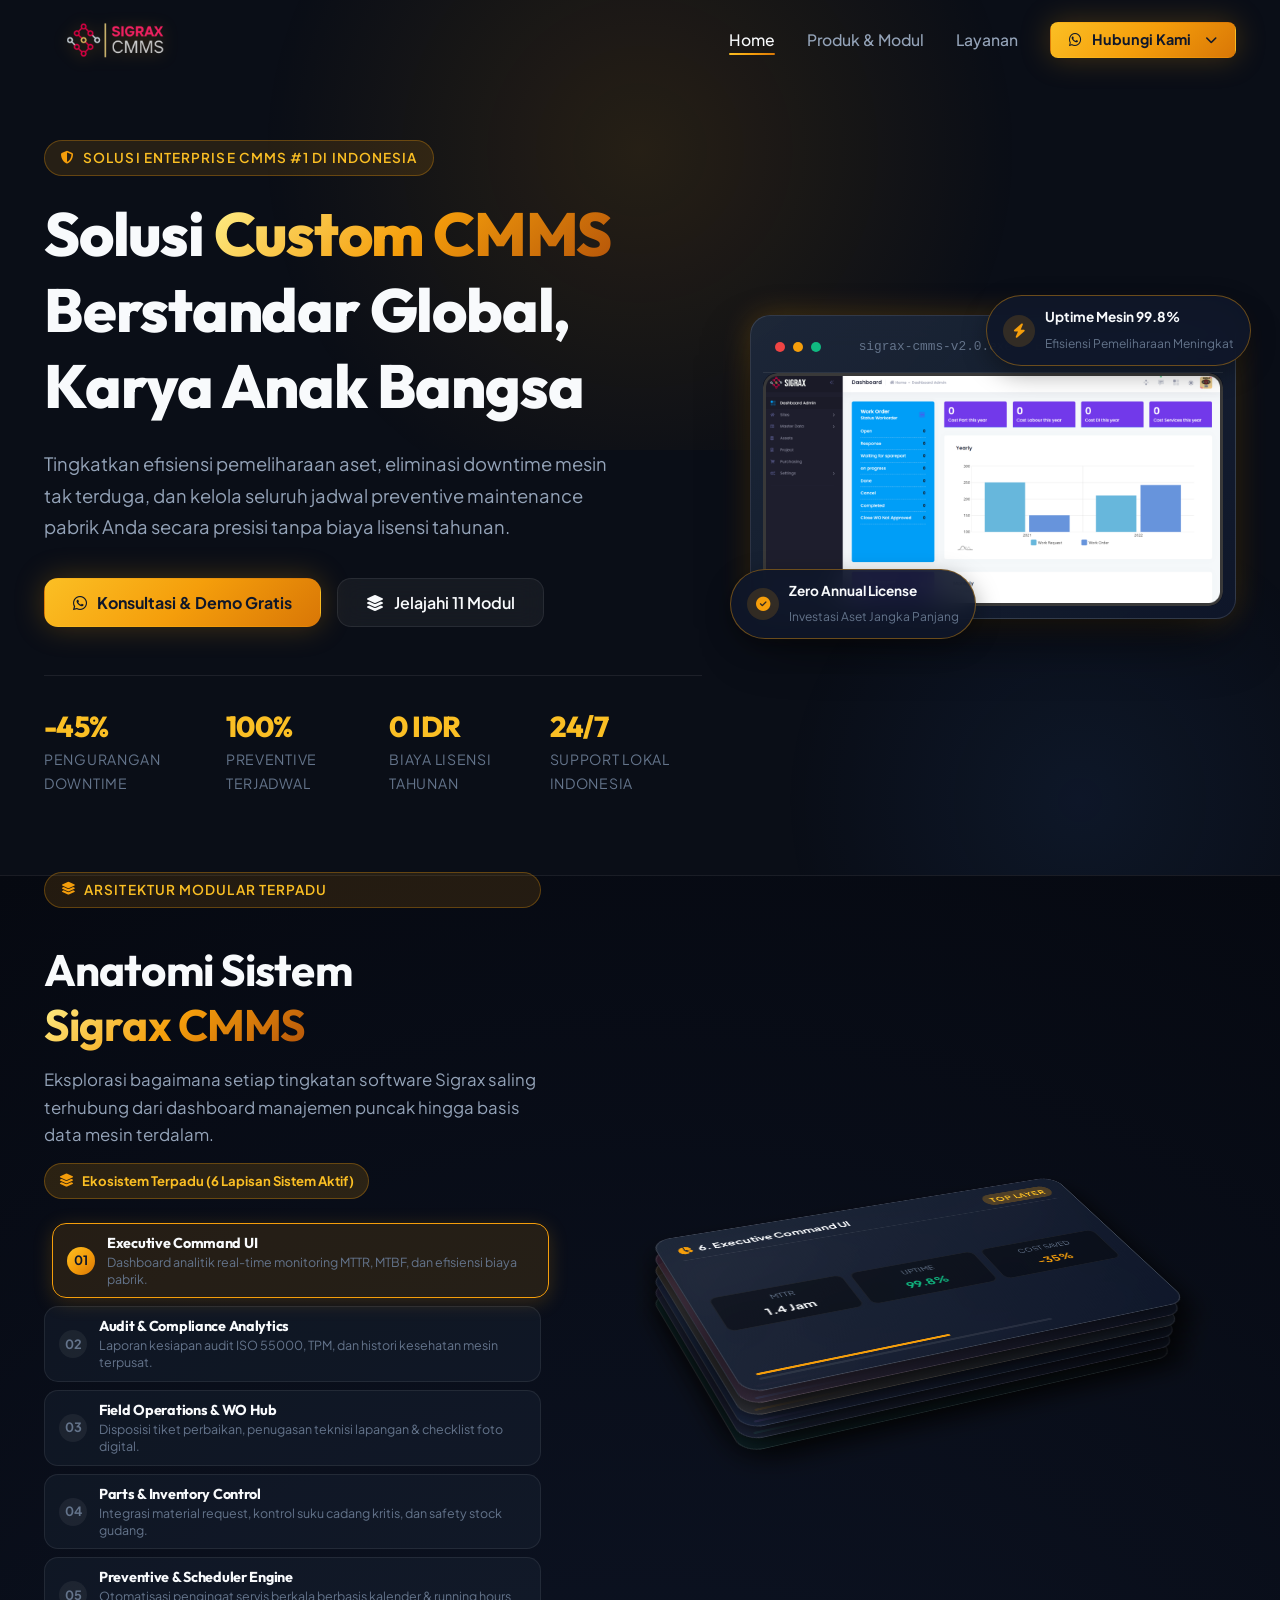
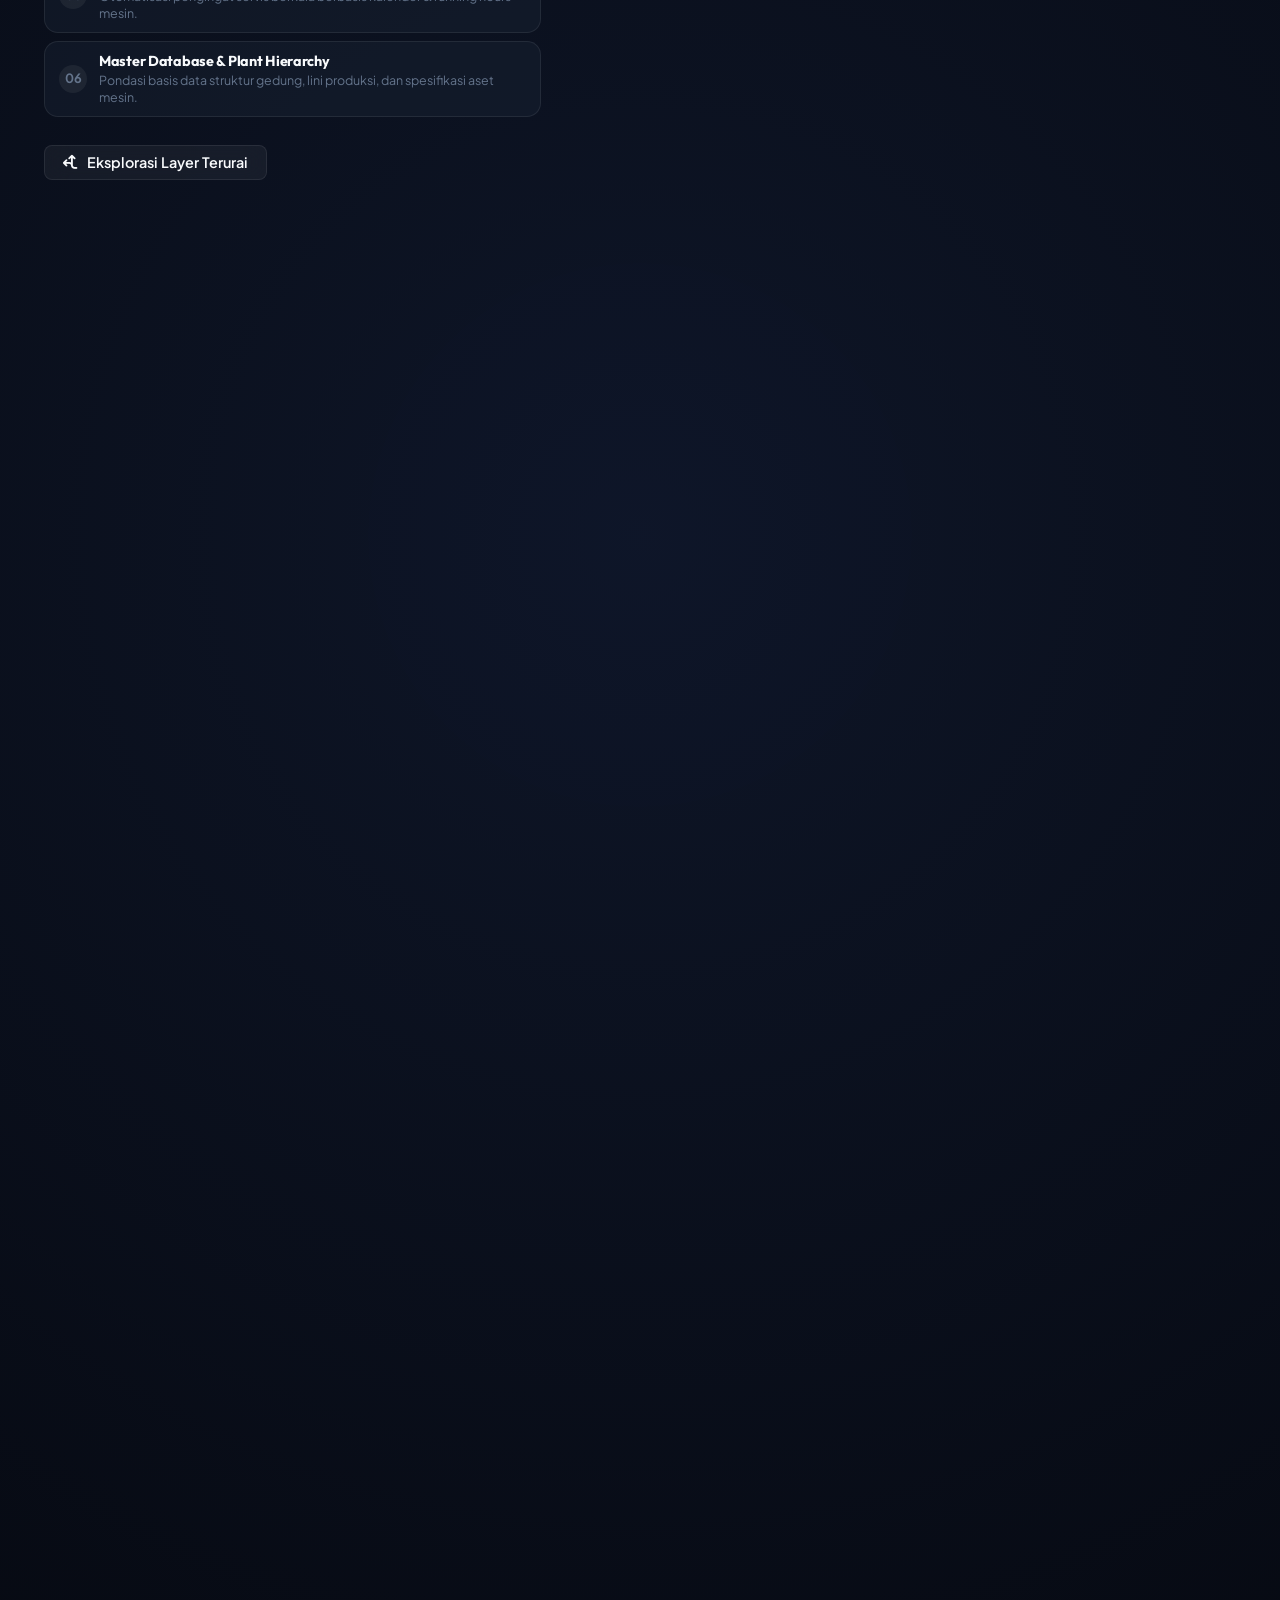
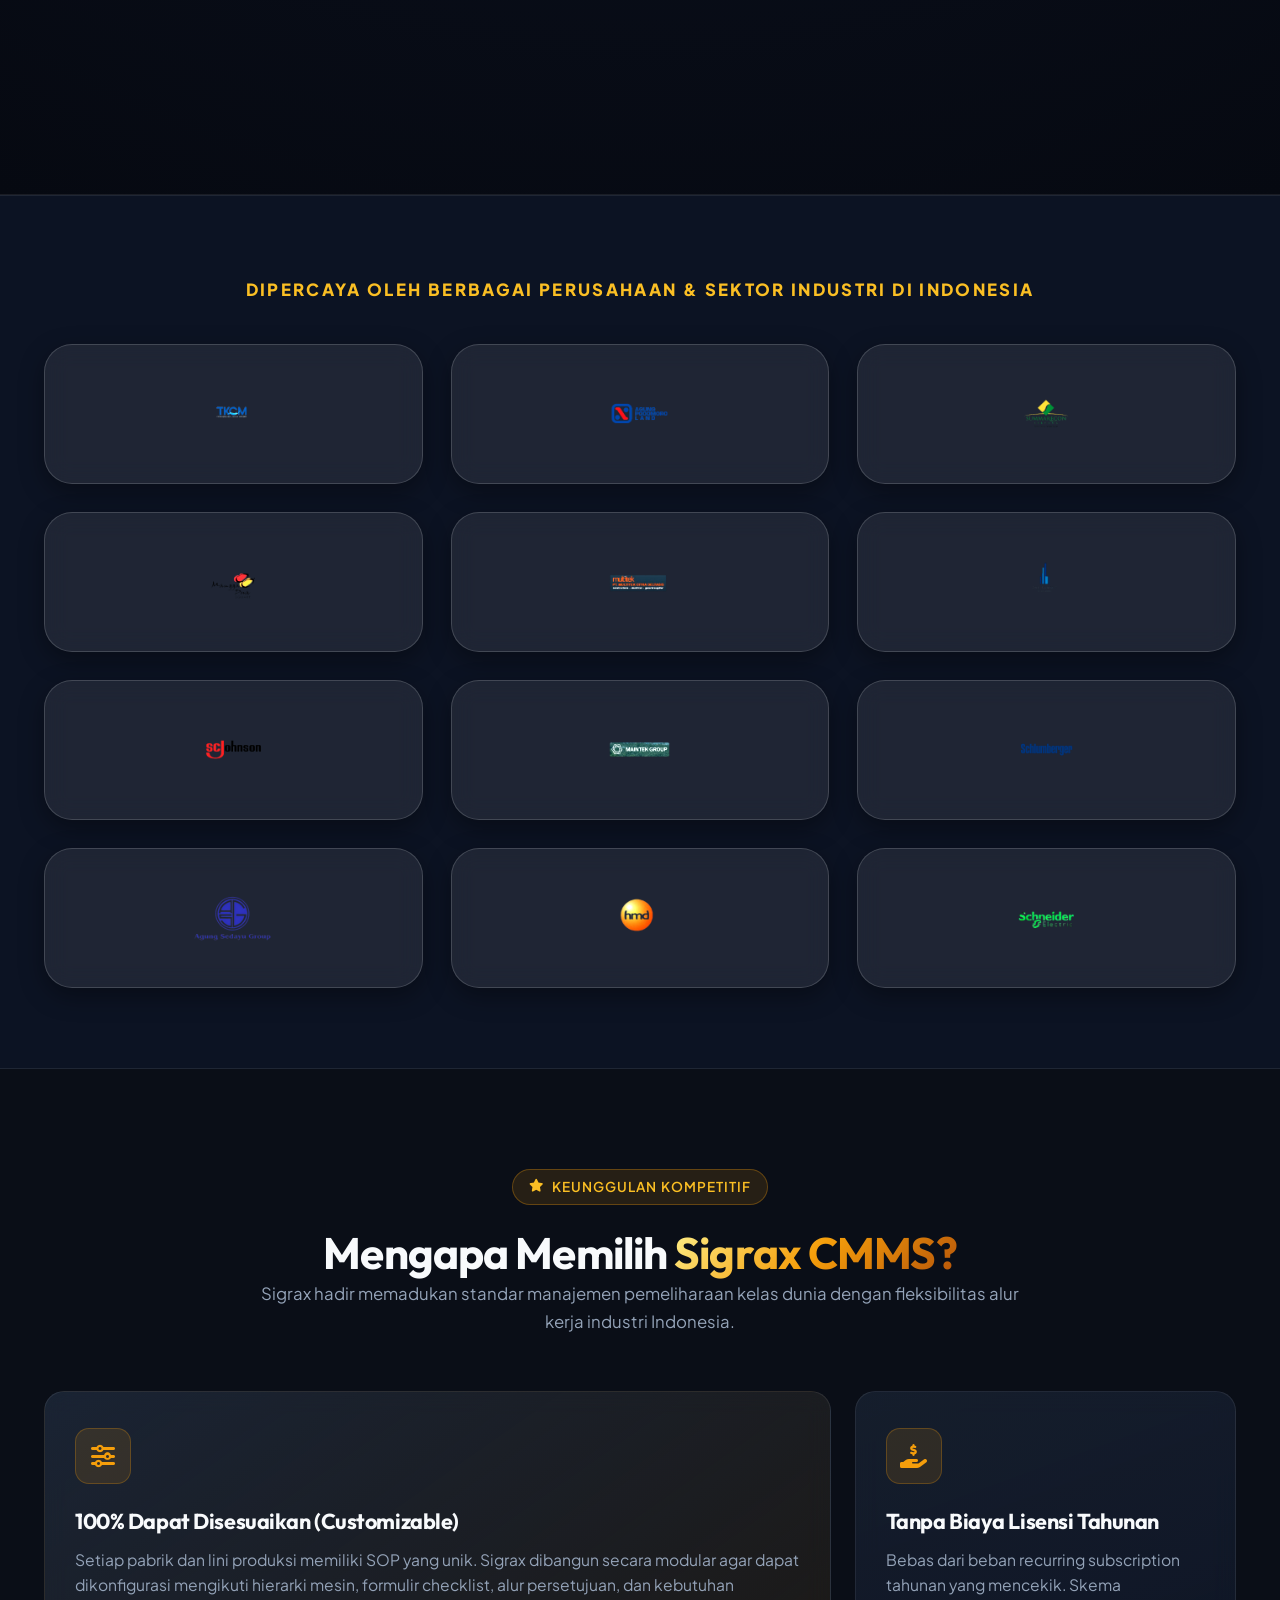
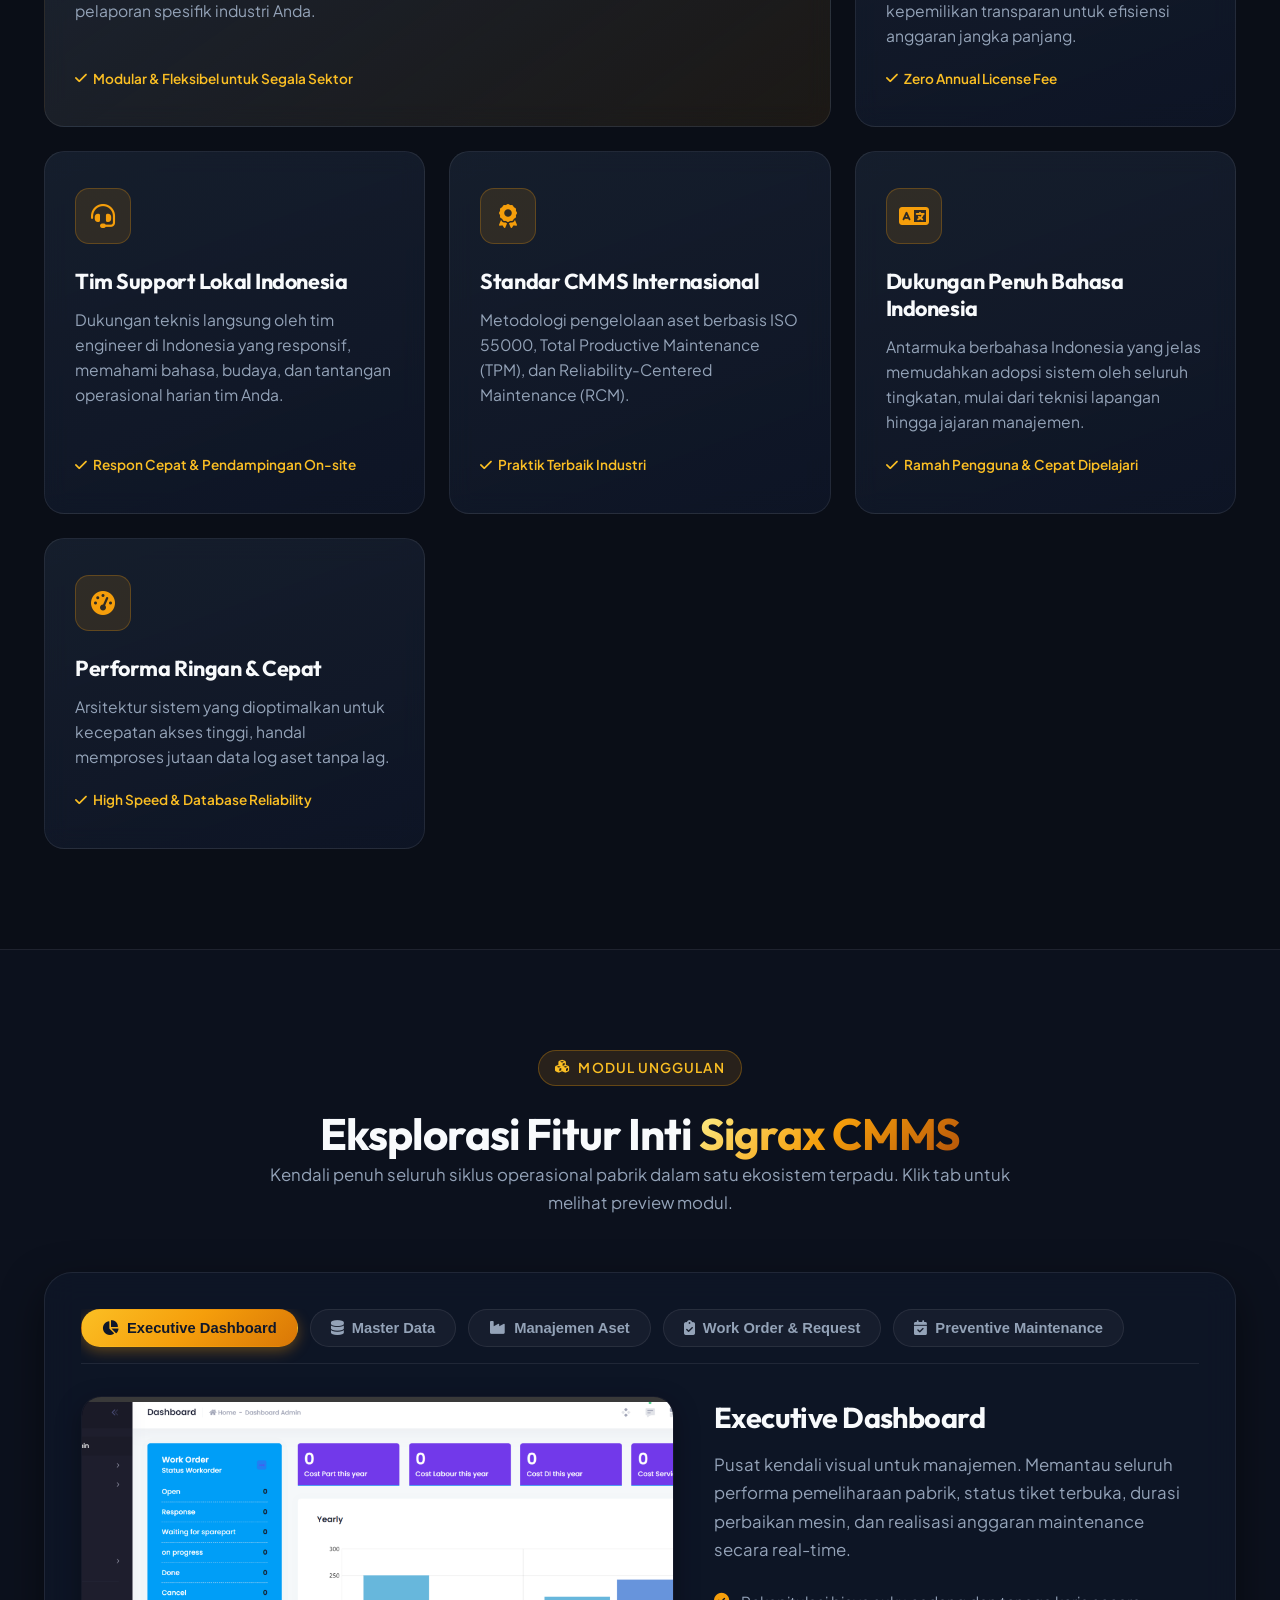
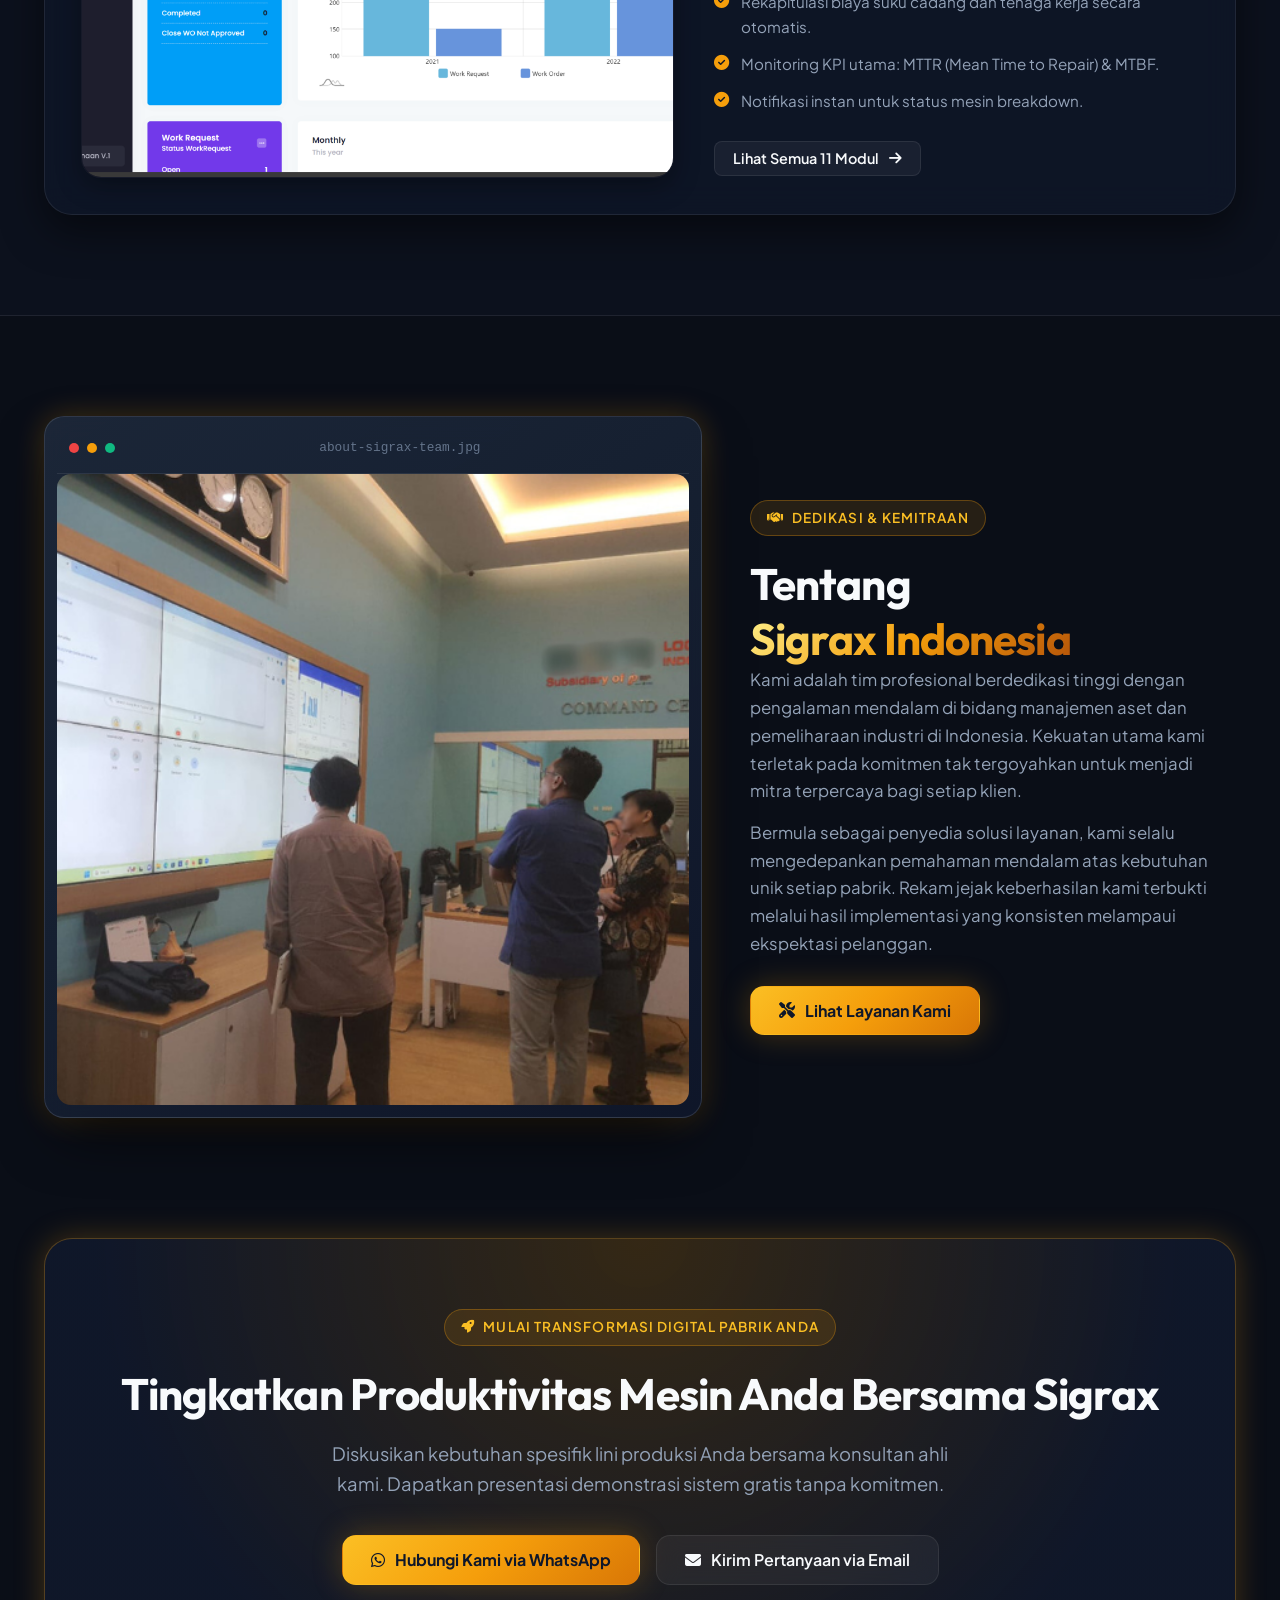
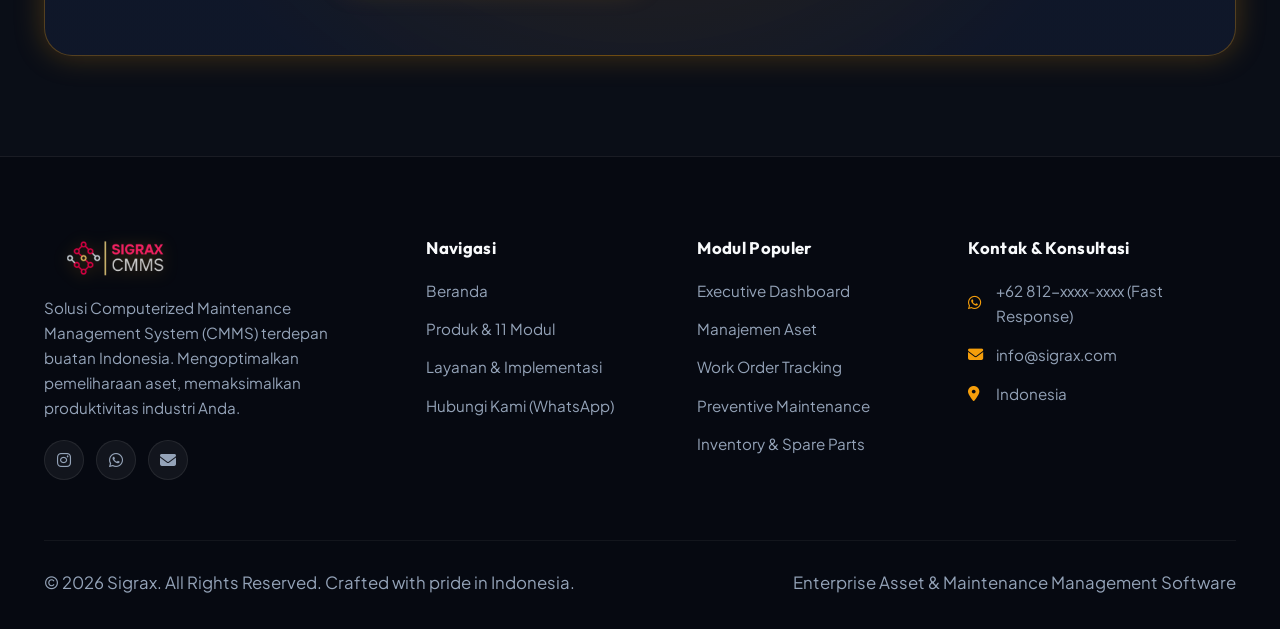
==== commit a28e9c16: "feat: upgrade 3D disassembly to 6 full architecture layers, fix bottom layer clipping, and enhance m" ====
--- a/index.html
+++ b/index.html
@@ -164,31 +164,47 @@
                   <div class="assembly-step-num">01</div>
                   <div class="assembly-step-text">
                     <h4>Executive Command UI</h4>
-                    <p>Dashboard analitik real-time memonitor MTTR, MTBF, dan efisiensi biaya perawatan.</p>
+                    <p>Dashboard analitik real-time monitoring MTTR, MTBF, dan efisiensi biaya pabrik.</p>
                   </div>
                 </div>
 
                 <div class="assembly-step-item" data-step="1">
                   <div class="assembly-step-num">02</div>
                   <div class="assembly-step-text">
-                    <h4>Work Order & Field Execution</h4>
-                    <p>Alur disposisi tiket perbaikan, penugasan teknisi, dan verifikasi checklist lapangan.</p>
+                    <h4>Audit & Compliance Analytics</h4>
+                    <p>Laporan kesiapan audit ISO 55000, TPM, dan histori kesehatan mesin terpusat.</p>
                   </div>
                 </div>
 
                 <div class="assembly-step-item" data-step="2">
                   <div class="assembly-step-num">03</div>
                   <div class="assembly-step-text">
-                    <h4>Preventive & Scheduler Engine</h4>
-                    <p>Otomatisasi pengingat servis berkala berbasis kalender dan jam operasi mesin.</p>
+                    <h4>Field Operations & WO Hub</h4>
+                    <p>Disposisi tiket perbaikan, penugasan teknisi lapangan & checklist foto digital.</p>
                   </div>
                 </div>
 
                 <div class="assembly-step-item" data-step="3">
                   <div class="assembly-step-num">04</div>
                   <div class="assembly-step-text">
-                    <h4>Master Database Core</h4>
-                    <p>Pondasi hierarki mesin pabrik, spesifikasi teknis, dan inventaris suku cadang.</p>
+                    <h4>Parts & Inventory Control</h4>
+                    <p>Integrasi material request, kontrol suku cadang kritis, dan safety stock gudang.</p>
+                  </div>
+                </div>
+
+                <div class="assembly-step-item" data-step="4">
+                  <div class="assembly-step-num">05</div>
+                  <div class="assembly-step-text">
+                    <h4>Preventive & Scheduler Engine</h4>
+                    <p>Otomatisasi pengingat servis berkala berbasis kalender & running hours mesin.</p>
+                  </div>
+                </div>
+
+                <div class="assembly-step-item" data-step="5">
+                  <div class="assembly-step-num">06</div>
+                  <div class="assembly-step-text">
+                    <h4>Master Database & Plant Hierarchy</h4>
+                    <p>Pondasi basis data struktur gedung, lini produksi, dan spesifikasi aset mesin.</p>
                   </div>
                 </div>
               </div>
@@ -204,10 +220,10 @@
             <div class="assembly-3d-viewport">
               <div class="assembly-3d-stack">
                 
-                <!-- Layer 4 (Top: Executive Dashboard) -->
-                <div class="assembly-layer layer-4" data-lightbox="true" data-src="assets/screenshots/dashboard.png" data-title="Layer 4: Executive Analytics UI" data-desc="Tampilan visualisasi analitik tingkat tinggi untuk manajemen.">
+                <!-- Layer 6 (Top: Executive Dashboard) -->
+                <div class="assembly-layer layer-6" data-lightbox="true" data-src="assets/screenshots/dashboard.png" data-title="Layer 6: Executive Command Analytics" data-desc="Tampilan visualisasi analitik tingkat tinggi untuk manajemen.">
                   <div class="layer-header-bar">
-                    <span class="layer-title-text"><i class="fas fa-chart-pie text-gold"></i> 4. Executive Command UI</span>
+                    <span class="layer-title-text"><i class="fas fa-chart-pie text-gold"></i> 6. Executive Command UI</span>
                     <span class="layer-tag">Top Layer</span>
                   </div>
                   <div class="layer-body-preview">
@@ -230,10 +246,36 @@
                   </div>
                 </div>
 
-                <!-- Layer 3 (Work Order & Field Execution) -->
-                <div class="assembly-layer layer-3" data-lightbox="true" data-src="assets/screenshots/completed task.png" data-title="Layer 3: Work Order & Operations" data-desc="Pusat penugasan teknisi dan log pengerjaan di lantai produksi.">
+                <!-- Layer 5 (Audit & Analytics) -->
+                <div class="assembly-layer layer-5" data-lightbox="true" data-src="assets/screenshots/image_47.png" data-title="Layer 5: Audit & Compliance Analytics" data-desc="Modul pelaporan audit ISO dan analisis tren kerusakan.">
                   <div class="layer-header-bar">
-                    <span class="layer-title-text"><i class="fas fa-clipboard-check" style="color: #60a5fa;"></i> 3. Work Order Engine</span>
+                    <span class="layer-title-text"><i class="fas fa-file-chart-column" style="color: #f472b6;"></i> 5. Audit & Compliance</span>
+                    <span class="layer-tag">Reporting</span>
+                  </div>
+                  <div class="layer-body-preview">
+                    <div class="mini-widget">
+                      <span>ISO 55000</span>
+                      <strong style="color: #f472b6;">Ready</strong>
+                    </div>
+                    <div class="mini-widget">
+                      <span>Export</span>
+                      <strong>PDF/XLS</strong>
+                    </div>
+                    <div class="mini-widget">
+                      <span>Audit Score</span>
+                      <strong>98%</strong>
+                    </div>
+                  </div>
+                  <div class="layer-wireframe-lines">
+                    <div class="wire-line" style="background: #f472b6; width: 65%;"></div>
+                    <div class="wire-line short"></div>
+                  </div>
+                </div>
+
+                <!-- Layer 4 (Work Order & Field Execution) -->
+                <div class="assembly-layer layer-4" data-lightbox="true" data-src="assets/screenshots/completed task.png" data-title="Layer 4: Field Operations & Work Order" data-desc="Pusat penugasan teknisi dan log pengerjaan di lantai produksi.">
+                  <div class="layer-header-bar">
+                    <span class="layer-title-text"><i class="fas fa-clipboard-check" style="color: #60a5fa;"></i> 4. Field Operations & WO</span>
                     <span class="layer-tag">Operations</span>
                   </div>
                   <div class="layer-body-preview">
@@ -256,10 +298,36 @@
                   </div>
                 </div>
 
+                <!-- Layer 3 (Parts & Inventory Control) -->
+                <div class="assembly-layer layer-3" data-lightbox="true" data-src="assets/screenshots/PART.png" data-title="Layer 3: Spare Parts & Inventory Control" data-desc="Manajemen suku cadang kritis dan stok gudang terintegrasi tiket perbaikan.">
+                  <div class="layer-header-bar">
+                    <span class="layer-title-text"><i class="fas fa-boxes-stacked" style="color: #fbbf24;"></i> 3. Inventory & Parts</span>
+                    <span class="layer-tag">Inventory</span>
+                  </div>
+                  <div class="layer-body-preview">
+                    <div class="mini-widget">
+                      <span>Part SKU</span>
+                      <strong>2,800+</strong>
+                    </div>
+                    <div class="mini-widget">
+                      <span>Safety Stock</span>
+                      <strong style="color: #10b981;">Safe</strong>
+                    </div>
+                    <div class="mini-widget">
+                      <span>Reorder Req</span>
+                      <strong>2 Items</strong>
+                    </div>
+                  </div>
+                  <div class="layer-wireframe-lines">
+                    <div class="wire-line gold" style="width: 80%;"></div>
+                    <div class="wire-line short"></div>
+                  </div>
+                </div>
+
                 <!-- Layer 2 (Preventive & Material Scheduling) -->
-                <div class="assembly-layer layer-2" data-lightbox="true" data-src="assets/screenshots/image_43.png" data-title="Layer 2: Preventive & Automation Scheduler" data-desc="Engine pengingat servis berkala dan manajemen stok suku cadang.">
+                <div class="assembly-layer layer-2" data-lightbox="true" data-src="assets/screenshots/image_43.png" data-title="Layer 2: Preventive & Automation Scheduler" data-desc="Engine pengingat servis berkala dan penjadwalan inspeksi mesin.">
                   <div class="layer-header-bar">
-                    <span class="layer-title-text"><i class="fas fa-calendar-check" style="color: #c084fc;"></i> 2. Automation & Scheduler</span>
+                    <span class="layer-title-text"><i class="fas fa-calendar-check" style="color: #c084fc;"></i> 2. Preventive Scheduler</span>
                     <span class="layer-tag">Scheduler</span>
                   </div>
                   <div class="layer-body-preview">
@@ -272,8 +340,8 @@
                       <strong>Active</strong>
                     </div>
                     <div class="mini-widget">
-                      <span>Safety Stock</span>
-                      <strong style="color: #c084fc;">Safe</strong>
+                      <span>Compliance</span>
+                      <strong style="color: #c084fc;">100%</strong>
                     </div>
                   </div>
                   <div class="layer-wireframe-lines">
@@ -282,8 +350,8 @@
                   </div>
                 </div>
 
-                <!-- Layer 1 (Bottom: Core Master Data) -->
-                <div class="assembly-layer layer-1" data-lightbox="true" data-src="assets/screenshots/sites (tempat).png" data-title="Layer 1: Master Database Core" data-desc="Pondasi basis data terpusat seluruh aset, hierarki pabrik, dan suku cadang.">
+                <!-- Layer 1 (Bottom: Core Master Data & Hierarchy) -->
+                <div class="assembly-layer layer-1" data-lightbox="true" data-src="assets/screenshots/sites (tempat).png" data-title="Layer 1: Master Database Core" data-desc="Pondasi basis data terpusat seluruh aset dan hierarki spasial pabrik.">
                   <div class="layer-header-bar">
                     <span class="layer-title-text"><i class="fas fa-database" style="color: #34d399;"></i> 1. Master Database Core</span>
                     <span class="layer-tag">Base Core</span>
@@ -298,8 +366,8 @@
                       <strong>4 Area</strong>
                     </div>
                     <div class="mini-widget">
-                      <span>Part SKU</span>
-                      <strong style="color: #34d399;">2,800+</strong>
+                      <span>Hierarchy</span>
+                      <strong style="color: #34d399;">Linked</strong>
                     </div>
                   </div>
                   <div class="layer-wireframe-lines">
--- a/css/style.css
+++ b/css/style.css
@@ -571,26 +571,26 @@
    ========================================================================== */
 .assembly-scroll-section {
   position: relative;
-  min-height: 250vh; /* Smooth extended disassembly journey */
-  background: radial-gradient(circle at center, rgba(15, 23, 42, 0.9) 0%, #060911 100%);
+  min-height: 280vh; /* Smooth extended disassembly journey */
+  background: radial-gradient(circle at center, rgba(15, 23, 42, 0.95) 0%, #060911 100%);
   border-top: 1px solid var(--border-glass);
   border-bottom: 1px solid var(--border-glass);
 }
 
 .assembly-sticky-stage {
   position: sticky;
-  top: var(--nav-height);
-  height: calc(100vh - var(--nav-height));
-  display: flex;
-  align-items: center;
-  overflow: hidden;
-  padding: 24px 0;
+  top: 0;
+  height: 100vh;
+  display: flex;
+  align-items: center;
+  overflow: visible; /* Tidak memotong overflow elemen 3D */
+  padding: 40px 0;
 }
 
 .assembly-layout-grid {
   display: grid;
-  grid-template-columns: 1fr 1.35fr;
-  gap: 40px;
+  grid-template-columns: 1fr 1.3fr;
+  gap: 48px;
   align-items: center;
   width: 100%;
 }
@@ -599,8 +599,8 @@
 .assembly-narrative {
   display: flex;
   flex-direction: column;
-  gap: 16px;
-  z-index: 10;
+  gap: 14px;
+  z-index: 20;
 }
 
 .assembly-status-badge {
@@ -620,18 +620,18 @@
 .assembly-steps-indicator {
   display: flex;
   flex-direction: column;
-  gap: 12px;
-  margin-top: 16px;
+  gap: 8px;
+  margin-top: 10px;
 }
 
 .assembly-step-item {
-  background: rgba(30, 41, 59, 0.4);
+  background: rgba(30, 41, 59, 0.35);
   border: 1px solid var(--border-glass);
   border-radius: var(--radius-md);
-  padding: 14px 18px;
-  display: flex;
-  align-items: center;
-  gap: 14px;
+  padding: 10px 14px;
+  display: flex;
+  align-items: center;
+  gap: 12px;
   cursor: pointer;
   transition: all var(--transition-normal);
 }
@@ -644,8 +644,8 @@
 }
 
 .assembly-step-num {
-  width: 32px;
-  height: 32px;
+  width: 28px;
+  height: 28px;
   border-radius: 50%;
   background: rgba(255, 255, 255, 0.06);
   color: var(--text-muted);
@@ -653,7 +653,8 @@
   align-items: center;
   justify-content: center;
   font-weight: 700;
-  font-size: 0.85rem;
+  font-size: 0.8rem;
+  flex-shrink: 0;
   transition: all var(--transition-fast);
 }
 
@@ -663,34 +664,37 @@
 }
 
 .assembly-step-text h4 {
-  font-size: 0.95rem;
+  font-size: 0.9rem;
   margin-bottom: 2px;
   color: var(--text-white);
 }
 
 .assembly-step-text p {
-  font-size: 0.8rem;
+  font-size: 0.78rem;
   color: var(--text-muted);
+  line-height: 1.35;
 }
 
 /* 3D Scene Viewport */
 .assembly-3d-viewport {
-  perspective: 1400px;
-  perspective-origin: 50% 50%;
-  height: 540px;
+  perspective: 1500px;
+  perspective-origin: 50% 45%;
+  height: 520px;
   display: flex;
   align-items: center;
   justify-content: center;
   position: relative;
+  overflow: visible;
 }
 
 .assembly-3d-stack {
-  width: 480px;
-  height: 300px;
+  width: 460px;
+  height: 260px;
   position: relative;
   transform-style: preserve-3d;
-  transform: rotateX(55deg) rotateZ(-28deg) rotateY(8deg);
+  transform: rotateX(54deg) rotateZ(-26deg) rotateY(6deg);
   transition: transform 0.6s cubic-bezier(0.16, 1, 0.3, 1);
+  will-change: transform;
 }
 
 /* Individual Floating Layers */
@@ -699,9 +703,9 @@
   inset: 0;
   border-radius: var(--radius-lg);
   backdrop-filter: blur(16px);
-  border: 1px solid rgba(255, 255, 255, 0.14);
-  box-shadow: 0 20px 45px rgba(0, 0, 0, 0.65);
-  padding: 16px;
+  border: 1px solid rgba(255, 255, 255, 0.16);
+  box-shadow: 0 16px 36px rgba(0, 0, 0, 0.65);
+  padding: 14px 18px;
   display: flex;
   flex-direction: column;
   justify-content: space-between;
@@ -716,24 +720,29 @@
   box-shadow: 0 25px 60px rgba(245, 158, 11, 0.3);
 }
 
-/* Base Styling per Layer */
+/* Base Color Themes per Layer */
+.assembly-layer.layer-6 {
+  background: linear-gradient(135deg, rgba(30, 41, 59, 0.9) 0%, rgba(15, 23, 42, 0.96) 100%);
+  z-index: 6;
+}
+.assembly-layer.layer-5 {
+  background: linear-gradient(135deg, rgba(236, 72, 153, 0.15) 0%, rgba(15, 23, 42, 0.92) 100%);
+  z-index: 5;
+}
 .assembly-layer.layer-4 {
-  background: linear-gradient(135deg, rgba(30, 41, 59, 0.85) 0%, rgba(15, 23, 42, 0.95) 100%);
+  background: linear-gradient(135deg, rgba(245, 158, 11, 0.15) 0%, rgba(30, 41, 59, 0.9) 100%);
   z-index: 4;
 }
-
 .assembly-layer.layer-3 {
-  background: linear-gradient(135deg, rgba(245, 158, 11, 0.15) 0%, rgba(30, 41, 59, 0.85) 100%);
+  background: linear-gradient(135deg, rgba(59, 130, 246, 0.15) 0%, rgba(15, 23, 42, 0.92) 100%);
   z-index: 3;
 }
-
 .assembly-layer.layer-2 {
-  background: linear-gradient(135deg, rgba(59, 130, 246, 0.12) 0%, rgba(15, 23, 42, 0.9) 100%);
+  background: linear-gradient(135deg, rgba(168, 85, 247, 0.15) 0%, rgba(15, 23, 42, 0.92) 100%);
   z-index: 2;
 }
-
 .assembly-layer.layer-1 {
-  background: linear-gradient(135deg, rgba(16, 185, 129, 0.12) 0%, rgba(10, 14, 23, 0.95) 100%);
+  background: linear-gradient(135deg, rgba(16, 185, 129, 0.16) 0%, rgba(10, 14, 23, 0.96) 100%);
   z-index: 1;
 }
 
@@ -743,26 +752,28 @@
   align-items: center;
   justify-content: space-between;
   border-bottom: 1px solid rgba(255, 255, 255, 0.08);
-  padding-bottom: 8px;
-  margin-bottom: 10px;
+  padding-bottom: 6px;
+  margin-bottom: 6px;
 }
 
 .layer-tag {
-  font-size: 0.72rem;
+  font-size: 0.7rem;
   font-weight: 700;
   text-transform: uppercase;
   letter-spacing: 0.08em;
-  padding: 3px 8px;
+  padding: 2px 8px;
   border-radius: var(--radius-full);
 }
 
-.layer-4 .layer-tag { background: rgba(245, 158, 11, 0.2); color: var(--primary-gold-light); }
-.layer-3 .layer-tag { background: rgba(59, 130, 246, 0.2); color: #60a5fa; }
-.layer-2 .layer-tag { background: rgba(168, 85, 247, 0.2); color: #c084fc; }
-.layer-1 .layer-tag { background: rgba(16, 185, 129, 0.2); color: #34d399; }
+.layer-6 .layer-tag { background: rgba(245, 158, 11, 0.25); color: var(--primary-gold-light); }
+.layer-5 .layer-tag { background: rgba(236, 72, 153, 0.25); color: #f472b6; }
+.layer-4 .layer-tag { background: rgba(245, 158, 11, 0.25); color: var(--primary-gold-light); }
+.layer-3 .layer-tag { background: rgba(59, 130, 246, 0.25); color: #60a5fa; }
+.layer-2 .layer-tag { background: rgba(168, 85, 247, 0.25); color: #c084fc; }
+.layer-1 .layer-tag { background: rgba(16, 185, 129, 0.25); color: #34d399; }
 
 .layer-title-text {
-  font-size: 0.85rem;
+  font-size: 0.82rem;
   font-weight: 700;
   color: var(--text-white);
   display: flex;
@@ -773,39 +784,39 @@
 .layer-body-preview {
   display: grid;
   grid-template-columns: repeat(3, 1fr);
-  gap: 10px;
+  gap: 8px;
   align-items: center;
 }
 
 .mini-widget {
-  background: rgba(0, 0, 0, 0.35);
-  border: 1px solid rgba(255, 255, 255, 0.05);
+  background: rgba(0, 0, 0, 0.4);
+  border: 1px solid rgba(255, 255, 255, 0.06);
   border-radius: var(--radius-sm);
-  padding: 8px;
+  padding: 6px 4px;
   text-align: center;
 }
 
 .mini-widget span {
   display: block;
-  font-size: 0.65rem;
+  font-size: 0.62rem;
   color: var(--text-muted);
   text-transform: uppercase;
 }
 
 .mini-widget strong {
-  font-size: 0.95rem;
+  font-size: 0.88rem;
   color: var(--text-white);
 }
 
 .layer-wireframe-lines {
   display: flex;
   flex-direction: column;
-  gap: 6px;
-  margin-top: 6px;
+  gap: 4px;
+  margin-top: 4px;
 }
 
 .wire-line {
-  height: 4px;
+  height: 3px;
   border-radius: 2px;
   background: rgba(255, 255, 255, 0.08);
 }
@@ -818,7 +829,7 @@
   display: flex;
   align-items: center;
   gap: 12px;
-  margin-top: 20px;
+  margin-top: 14px;
 }
 
 /* --- Client Logos Marquee / Grid --- */
@@ -1381,16 +1392,17 @@
 
   .assembly-layout-grid {
     grid-template-columns: 1fr;
-    gap: 24px;
+    gap: 20px;
   }
 
   .assembly-3d-viewport {
-    height: 420px;
+    height: 400px;
+    perspective: 1100px;
   }
 
   .assembly-3d-stack {
     width: 380px;
-    height: 240px;
+    height: 220px;
   }
   
   .bento-grid {
@@ -1414,7 +1426,7 @@
   }
   
   .clients-grid {
-    grid-template-columns: repeat(4, 1fr);
+    grid-template-columns: repeat(2, 1fr);
   }
 }
 
@@ -1437,11 +1449,12 @@
     border-bottom: 1px solid var(--border-glass);
     flex-direction: column;
     padding: 24px;
-    gap: 20px;
+    gap: 18px;
     opacity: 0;
     visibility: hidden;
     transform: translateY(-20px);
     transition: all var(--transition-normal);
+    z-index: 1001;
   }
   
   .nav-links.open {
@@ -1457,23 +1470,40 @@
     transform: none;
     background: rgba(255, 255, 255, 0.03);
     box-shadow: none;
-    margin-top: 10px;
+    margin-top: 8px;
     width: 100%;
   }
 
   .assembly-scroll-section {
-    min-height: 180vh;
+    min-height: 220vh;
+  }
+
+  .assembly-sticky-stage {
+    padding: 20px 0;
   }
 
   .assembly-3d-viewport {
-    height: 360px;
-    perspective: 800px;
+    height: 320px;
+    perspective: 900px;
   }
 
   .assembly-3d-stack {
-    width: 300px;
-    height: 200px;
-    transform: rotateX(45deg) rotateZ(-20deg);
+    width: 290px;
+    height: 180px;
+    transform: rotateX(46deg) rotateZ(-18deg) scale(0.92);
+  }
+
+  .assembly-step-item {
+    padding: 8px 10px;
+    gap: 8px;
+  }
+
+  .assembly-step-text h4 {
+    font-size: 0.82rem;
+  }
+
+  .assembly-step-text p {
+    font-size: 0.72rem;
   }
   
   .bento-grid {
@@ -1494,21 +1524,22 @@
   }
   
   .clients-grid {
-    grid-template-columns: repeat(3, 1fr);
-    gap: 14px;
+    grid-template-columns: 1fr;
+    gap: 16px;
   }
   
   .client-logo-card {
-    min-height: 64px;
-    padding: 10px 14px;
+    min-height: 100px;
+    padding: 16px 20px;
   }
   
   .cta-banner {
-    padding: 44px 20px;
+    padding: 36px 18px;
   }
   
   .hero-stats-row {
-    flex-direction: column;
+    display: grid;
+    grid-template-columns: repeat(2, 1fr);
     gap: 20px;
   }
 }
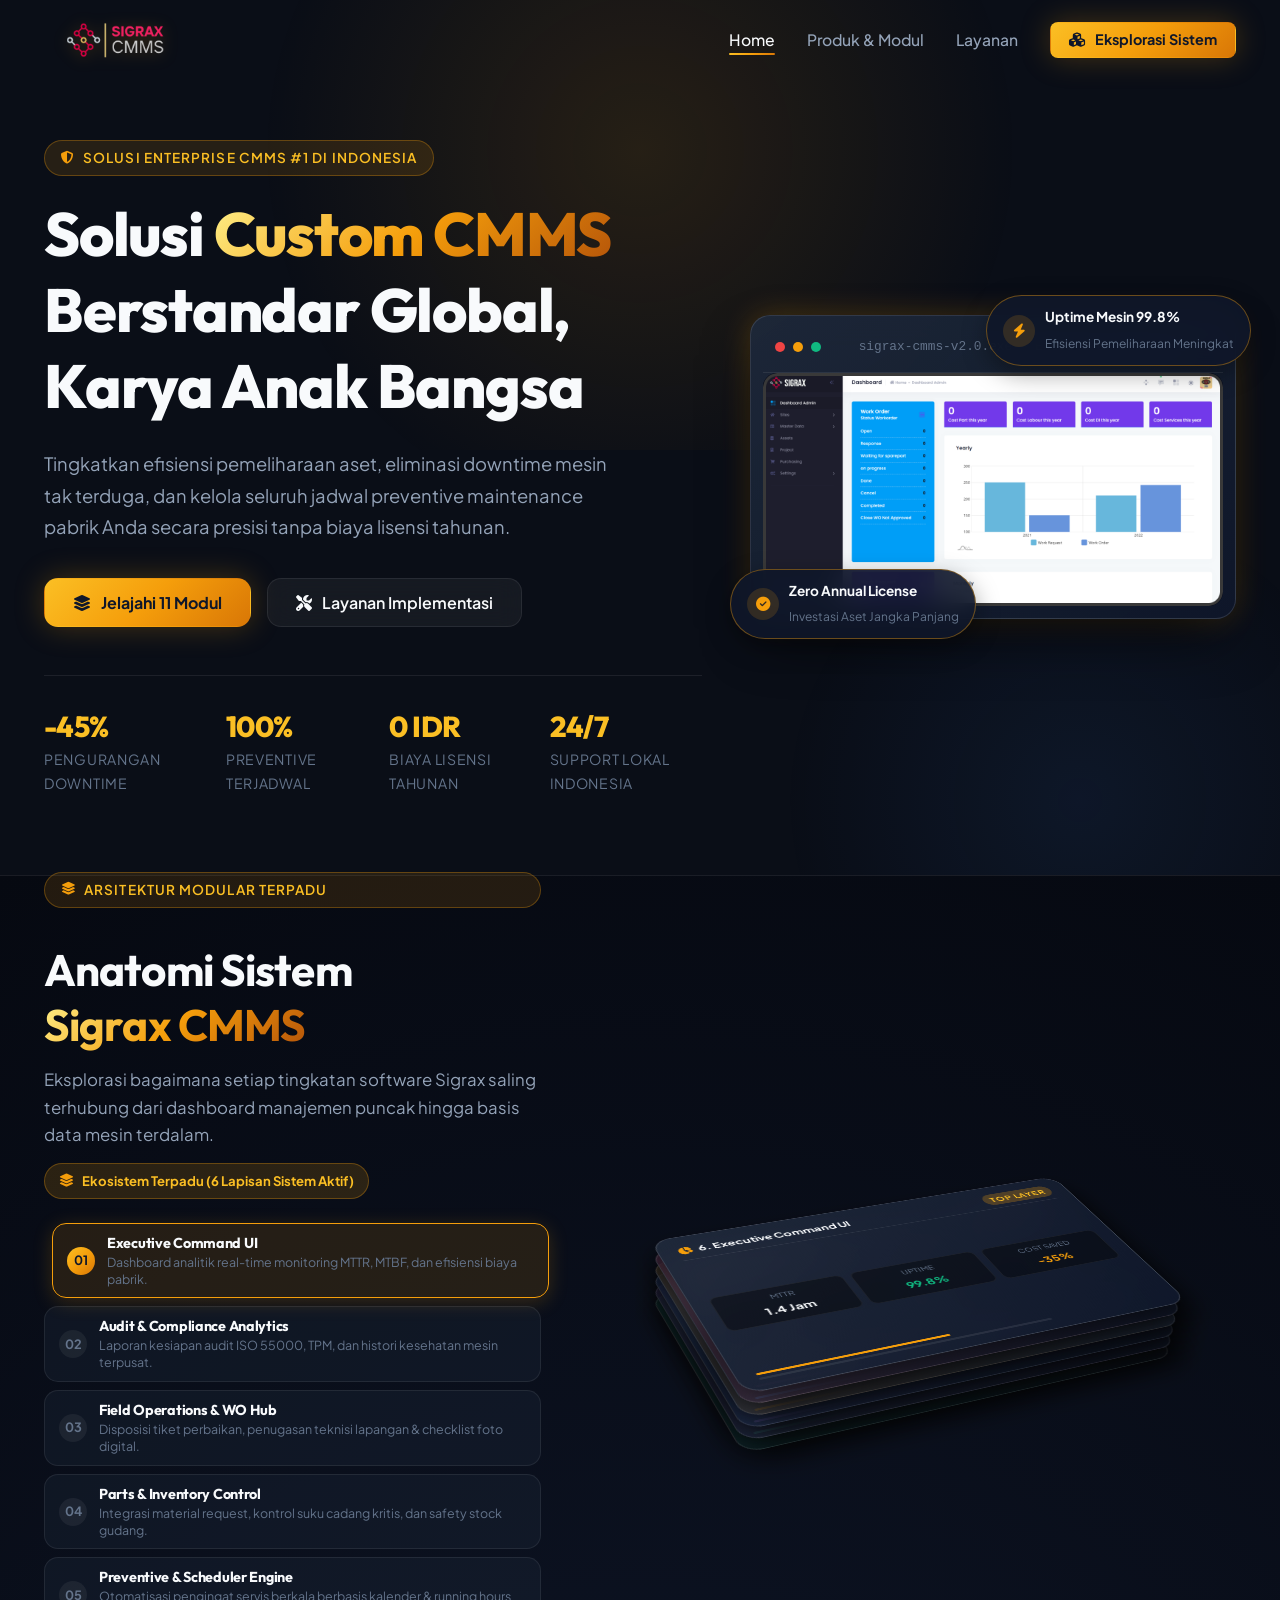
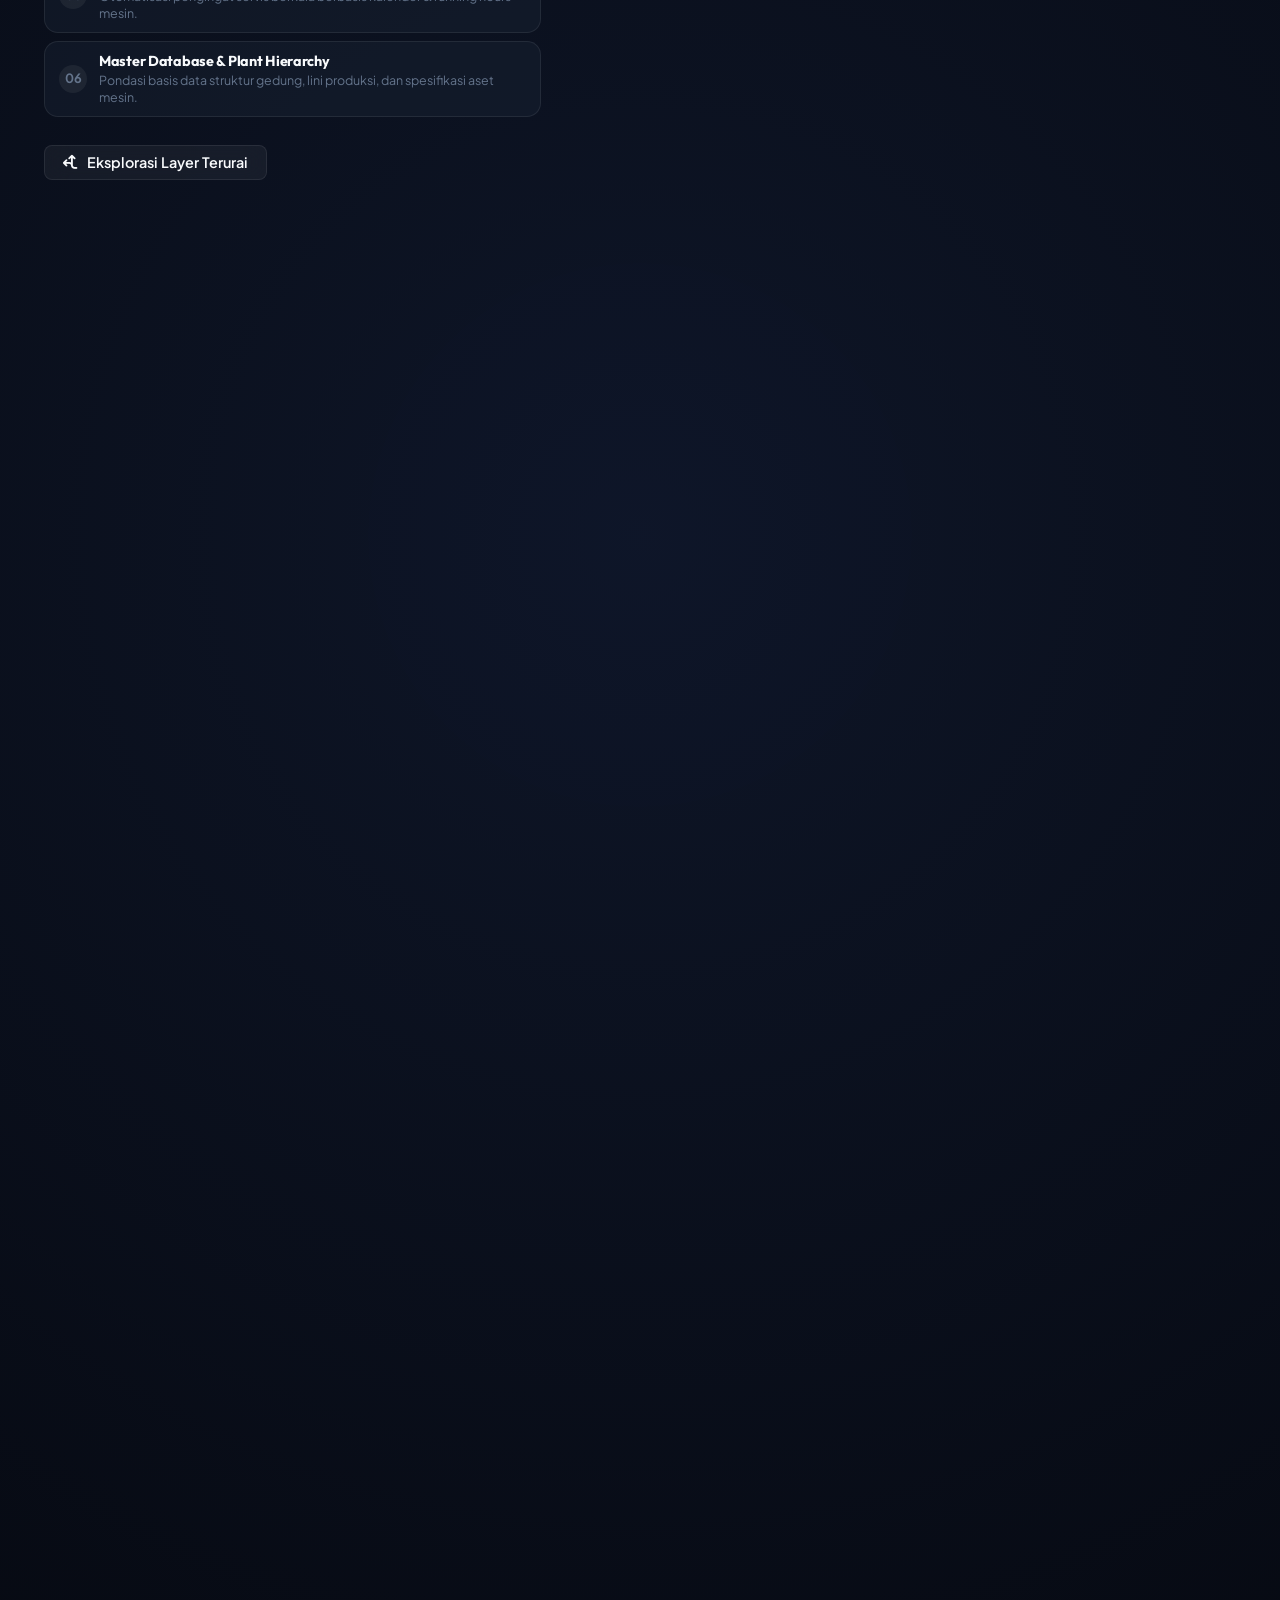
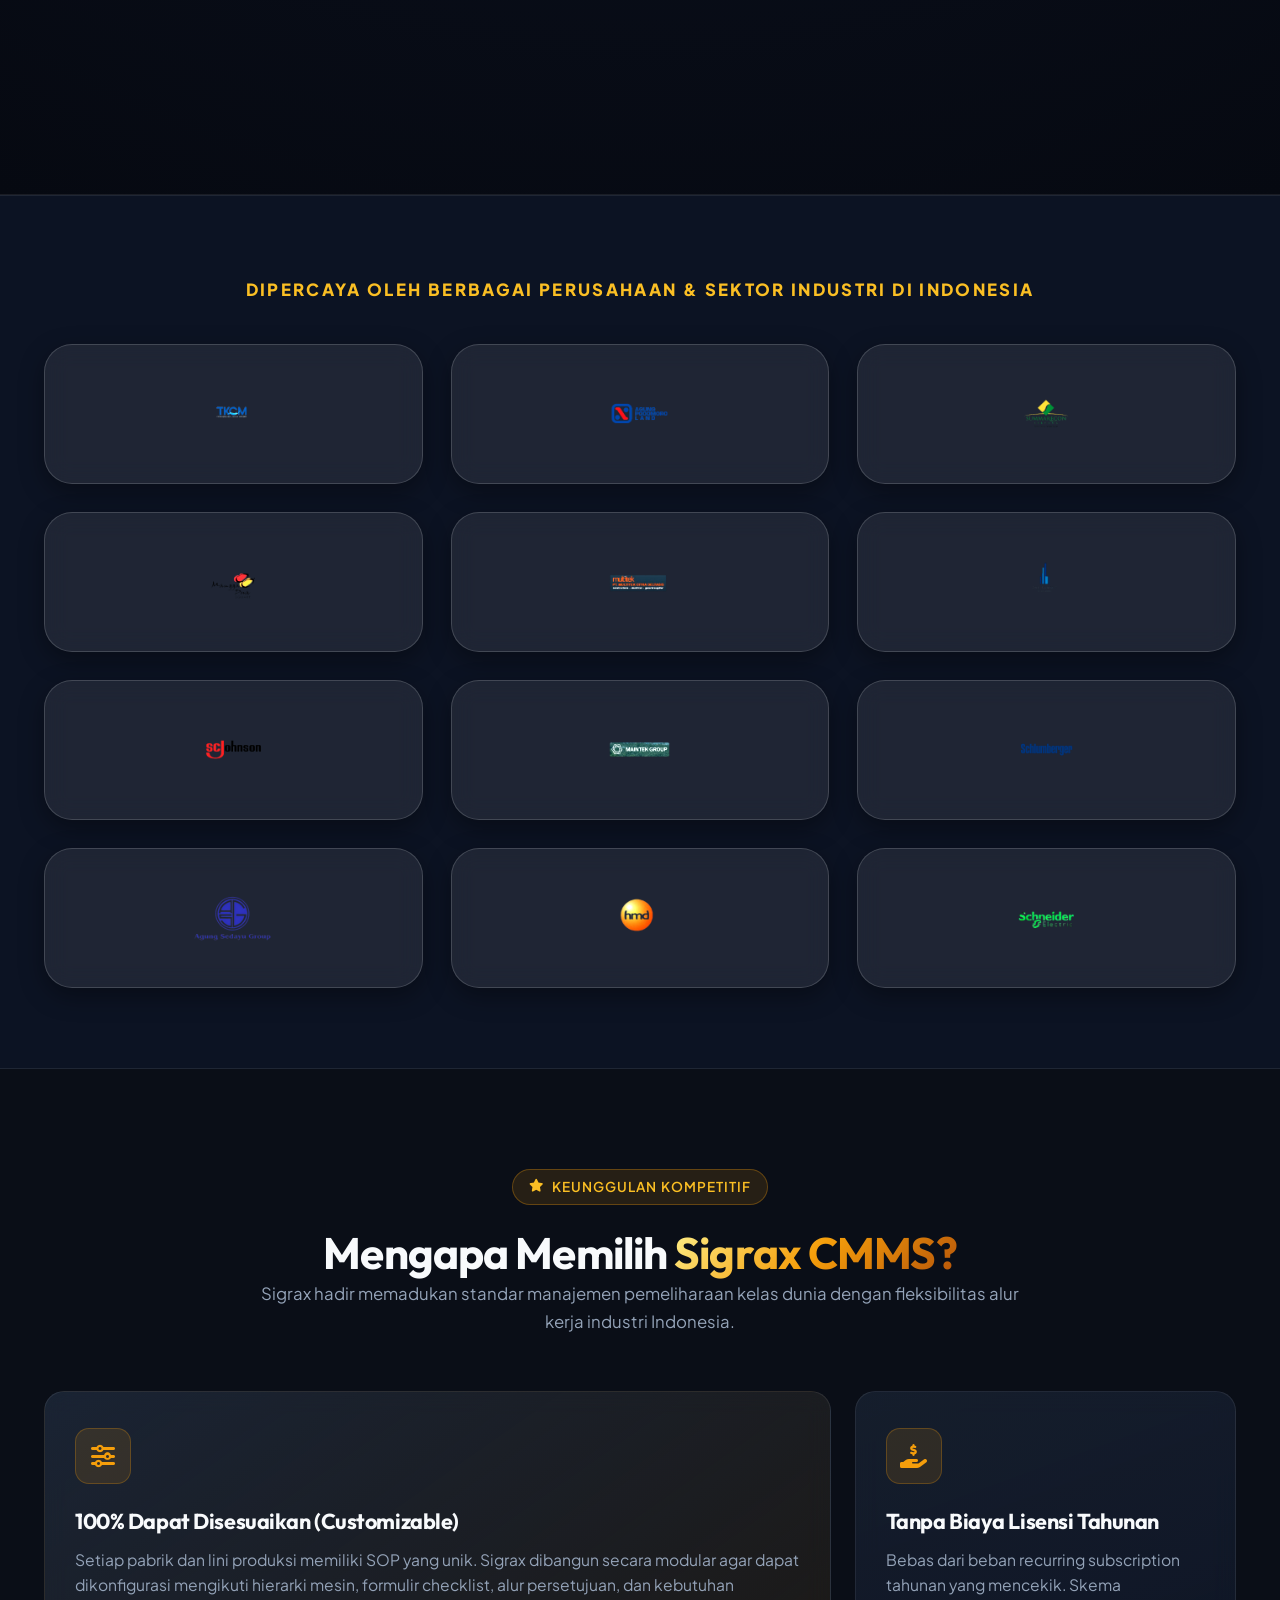
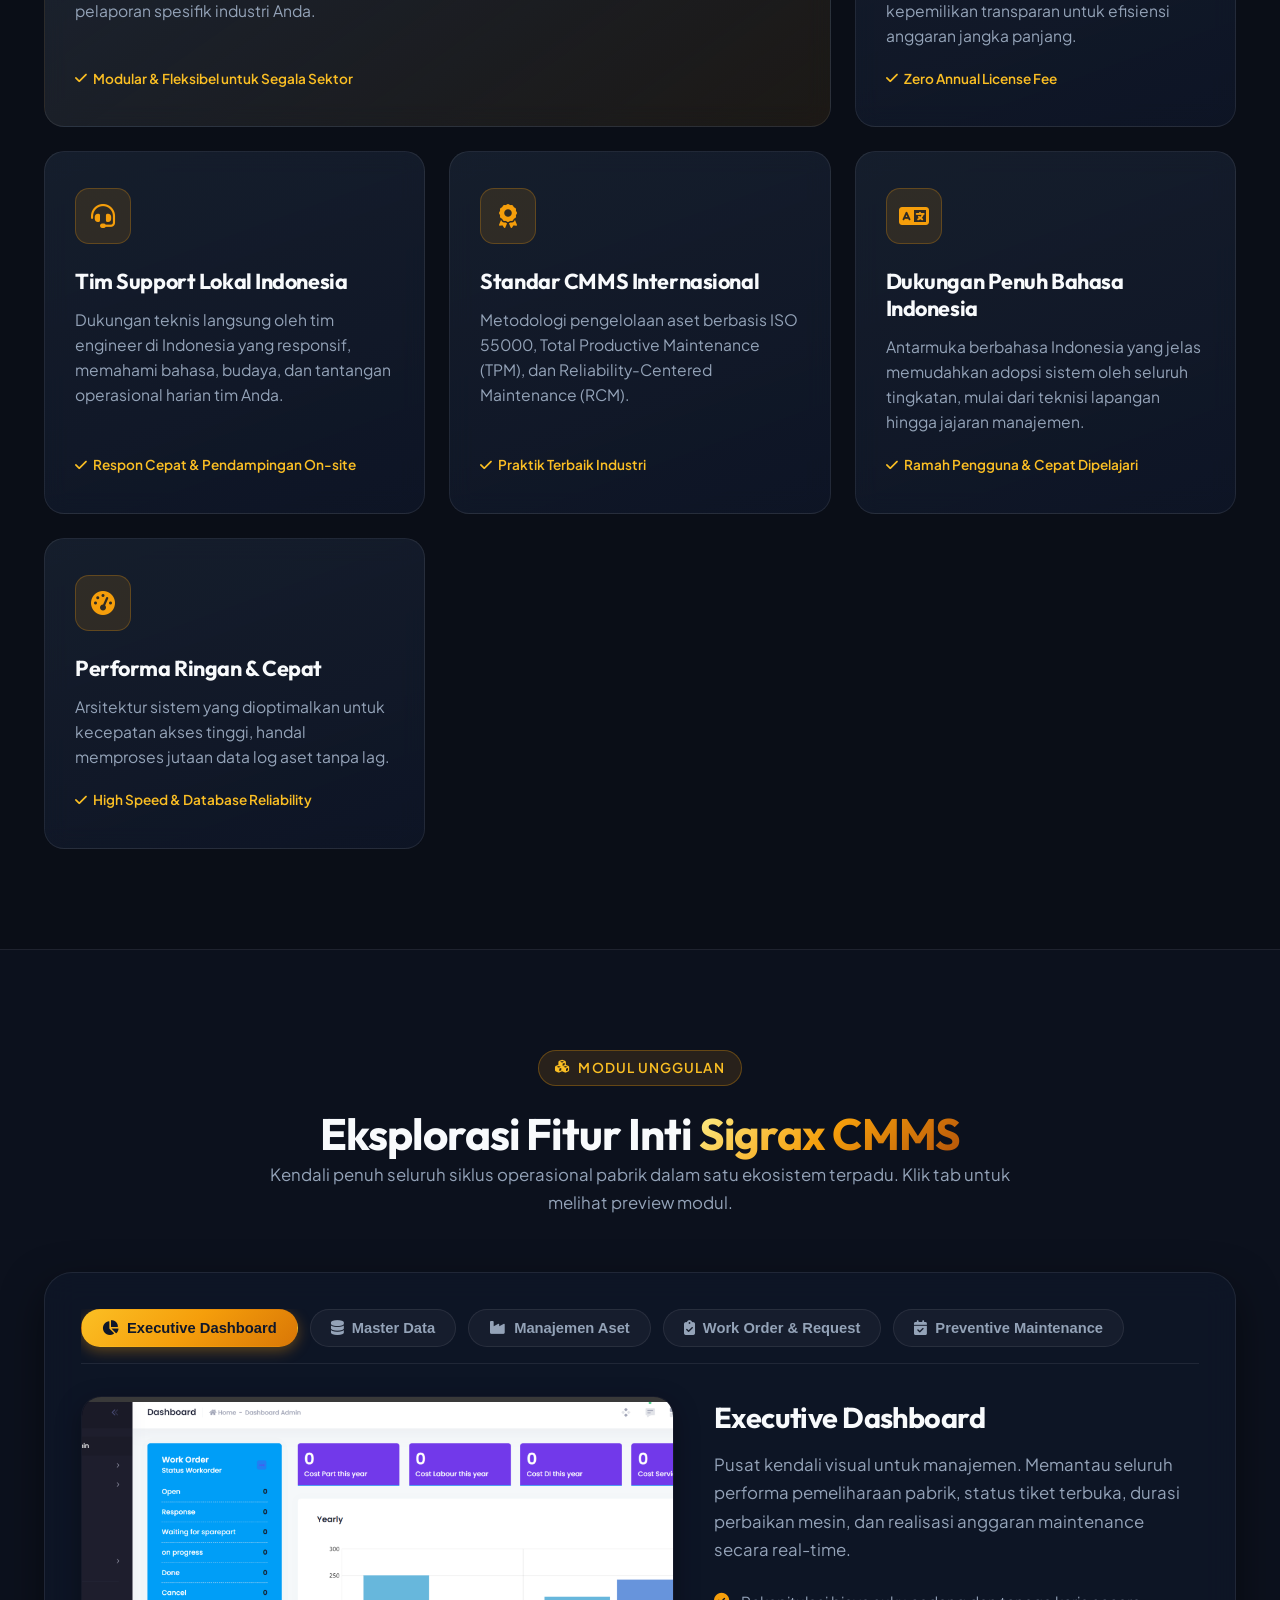
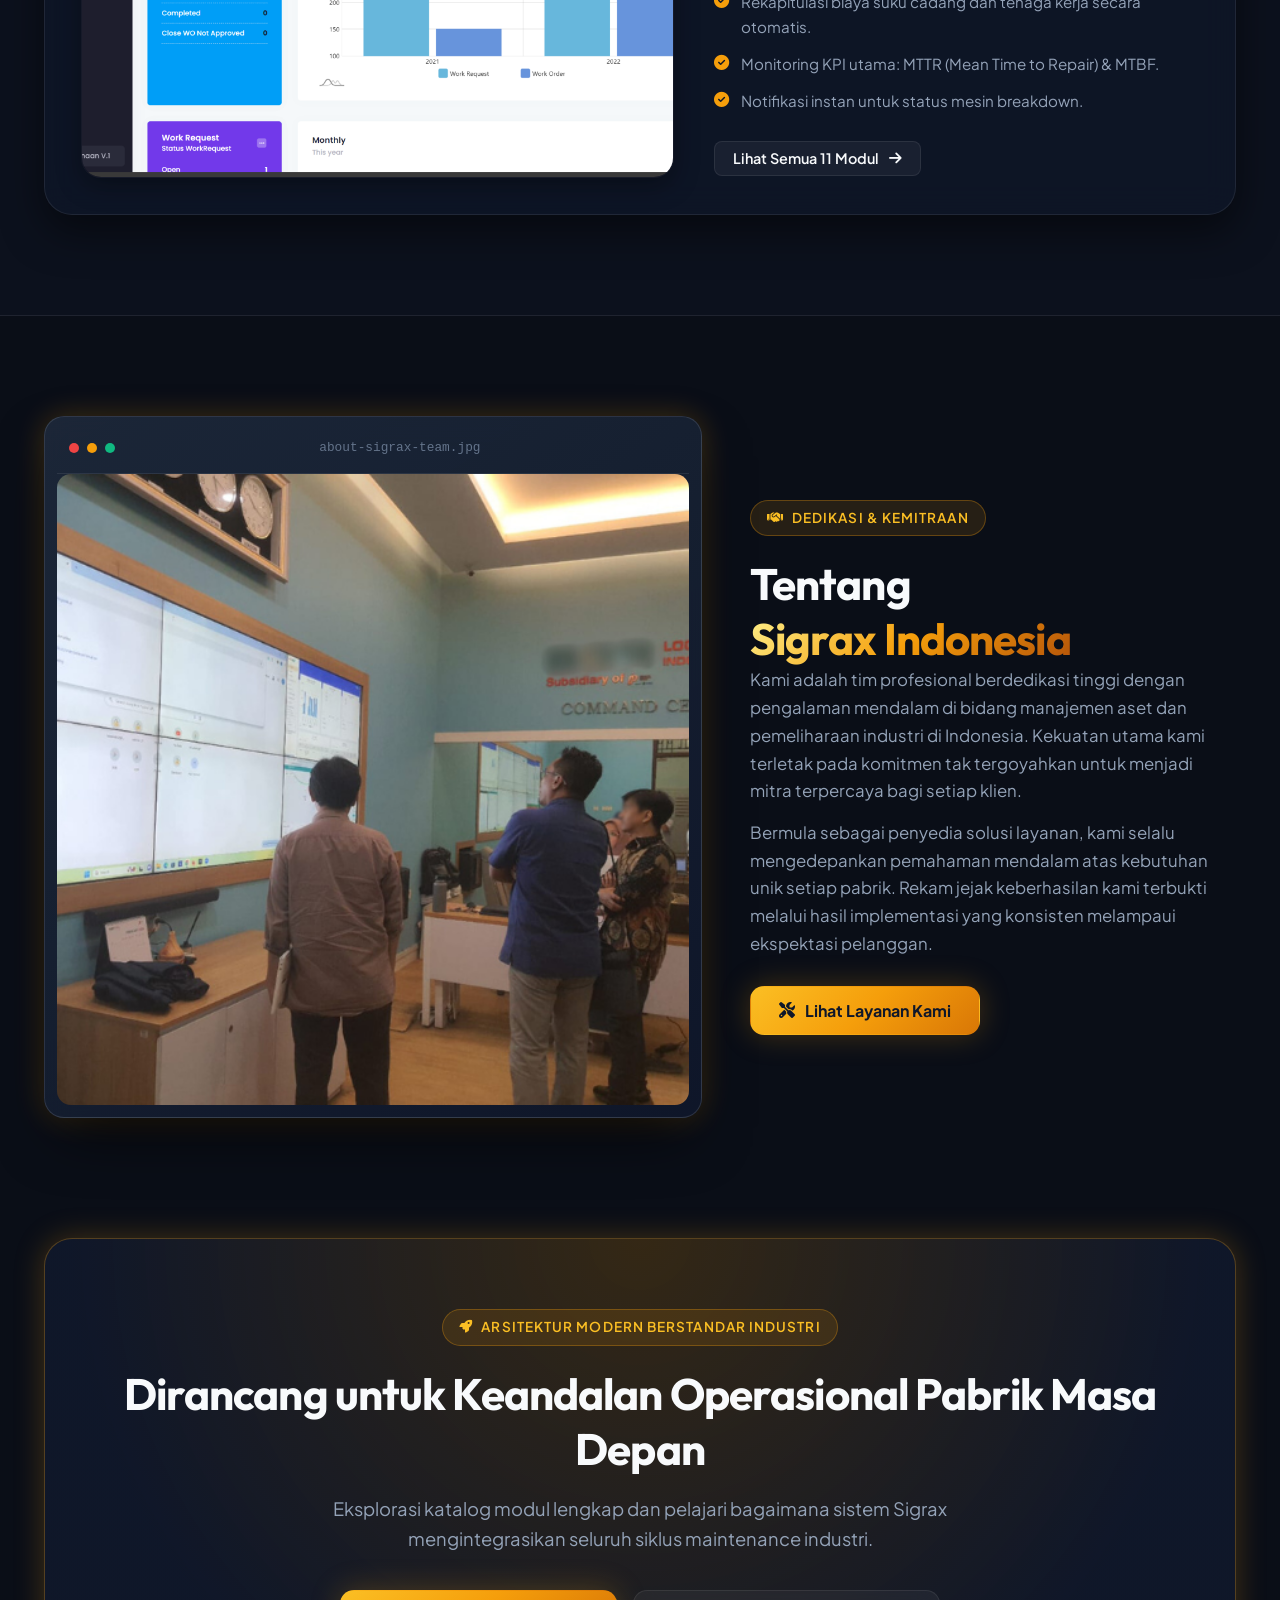
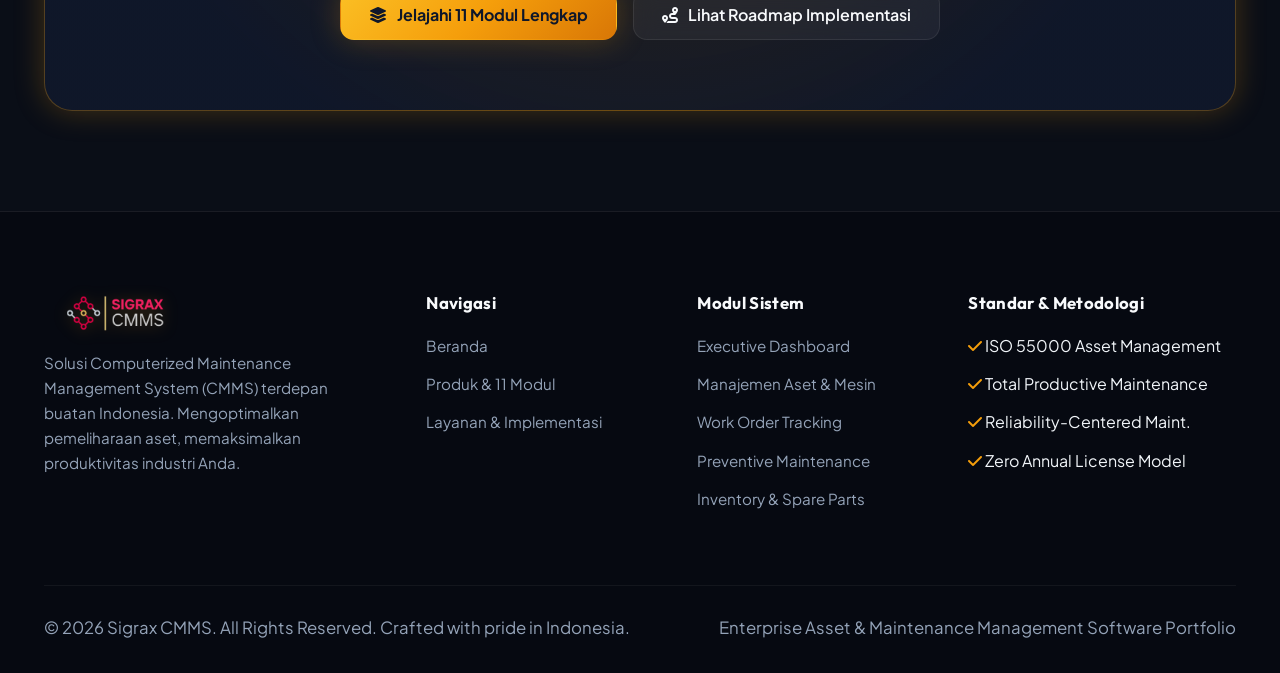
==== commit 50193c16: "refactor: remove all contact info, whatsapp links, and phone numbers across all pages and README for" ====
--- a/index.html
+++ b/index.html
@@ -33,21 +33,10 @@
           <li><a href="index.html" class="nav-link active">Home</a></li>
           <li><a href="features.html" class="nav-link">Produk & Modul</a></li>
           <li><a href="services.html" class="nav-link">Layanan</a></li>
-          <li class="nav-dropdown">
-            <a href="https://wa.link/18xqmd" target="_blank" rel="noopener noreferrer" class="btn btn-primary btn-sm">
-              <i class="fab fa-whatsapp"></i> Hubungi Kami <i class="fas fa-chevron-down" style="font-size: 0.75rem; margin-left: 4px;"></i>
+          <li>
+            <a href="features.html" class="btn btn-primary btn-sm">
+              <i class="fas fa-cubes"></i> Eksplorasi Sistem
             </a>
-            <div class="dropdown-panel">
-              <a href="https://wa.link/18xqmd" target="_blank" rel="noopener noreferrer" class="dropdown-item">
-                <i class="fab fa-whatsapp"></i> WhatsApp Konsultasi
-              </a>
-              <a href="mailto:info@sigrax.com" class="dropdown-item">
-                <i class="fas fa-envelope"></i> Email Resmi
-              </a>
-              <a href="https://www.instagram.com/sigraxcmms" target="_blank" rel="noopener noreferrer" class="dropdown-item">
-                <i class="fab fa-instagram"></i> Instagram Resmi
-              </a>
-            </div>
           </li>
         </ul>
       </div>
@@ -72,11 +61,11 @@
             </p>
 
             <div class="btn-group">
-              <a href="https://wa.link/18xqmd" target="_blank" rel="noopener noreferrer" class="btn btn-primary">
-                <i class="fab fa-whatsapp"></i> Konsultasi & Demo Gratis
+              <a href="features.html" class="btn btn-primary">
+                <i class="fas fa-layer-group"></i> Jelajahi 11 Modul
               </a>
-              <a href="features.html" class="btn btn-secondary">
-                <i class="fas fa-layer-group"></i> Jelajahi 11 Modul
+              <a href="services.html" class="btn btn-secondary">
+                <i class="fas fa-screwdriver-wrench"></i> Layanan Implementasi
               </a>
             </div>
 
@@ -690,17 +679,17 @@
     <section class="section-py" style="padding-top: 20px;">
       <div class="container">
         <div class="cta-banner">
-          <span class="badge-tag"><i class="fas fa-rocket"></i> Mulai Transformasi Digital Pabrik Anda</span>
-          <h2>Tingkatkan Produktivitas Mesin Anda Bersama Sigrax</h2>
+          <span class="badge-tag"><i class="fas fa-rocket"></i> Arsitektur Modern Berstandar Industri</span>
+          <h2>Dirancang untuk Keandalan Operasional Pabrik Masa Depan</h2>
           <p>
-            Diskusikan kebutuhan spesifik lini produksi Anda bersama konsultan ahli kami. Dapatkan presentasi demonstrasi sistem gratis tanpa komitmen.
+            Eksplorasi katalog modul lengkap dan pelajari bagaimana sistem Sigrax mengintegrasikan seluruh siklus maintenance industri.
           </p>
           <div class="btn-group" style="justify-content: center;">
-            <a href="https://wa.link/18xqmd" target="_blank" rel="noopener noreferrer" class="btn btn-primary">
-              <i class="fab fa-whatsapp"></i> Hubungi Kami via WhatsApp
+            <a href="features.html" class="btn btn-primary">
+              <i class="fas fa-layer-group"></i> Jelajahi 11 Modul Lengkap
             </a>
-            <a href="mailto:info@sigrax.com" class="btn btn-secondary">
-              <i class="fas fa-envelope"></i> Kirim Pertanyaan via Email
+            <a href="services.html" class="btn btn-secondary">
+              <i class="fas fa-route"></i> Lihat Roadmap Implementasi
             </a>
           </div>
         </div>
@@ -718,11 +707,6 @@
           <p>
             Solusi Computerized Maintenance Management System (CMMS) terdepan buatan Indonesia. Mengoptimalkan pemeliharaan aset, memaksimalkan produktivitas industri Anda.
           </p>
-          <div class="social-bar">
-            <a href="https://www.instagram.com/sigraxcmms" target="_blank" rel="noopener noreferrer" class="social-btn" aria-label="Instagram"><i class="fab fa-instagram"></i></a>
-            <a href="https://wa.link/18xqmd" target="_blank" rel="noopener noreferrer" class="social-btn" aria-label="WhatsApp"><i class="fab fa-whatsapp"></i></a>
-            <a href="mailto:info@sigrax.com" class="social-btn" aria-label="Email"><i class="fas fa-envelope"></i></a>
-          </div>
         </div>
 
         <!-- Col 2: Navigasi -->
@@ -732,36 +716,36 @@
             <li><a href="index.html">Beranda</a></li>
             <li><a href="features.html">Produk & 11 Modul</a></li>
             <li><a href="services.html">Layanan & Implementasi</a></li>
-            <li><a href="https://wa.link/18xqmd" target="_blank" rel="noopener noreferrer">Hubungi Kami (WhatsApp)</a></li>
           </ul>
         </div>
 
         <!-- Col 3: Modul Populer -->
         <div class="footer-col">
-          <h4>Modul Populer</h4>
+          <h4>Modul Sistem</h4>
           <ul class="footer-links">
             <li><a href="features.html#tab-dashboard">Executive Dashboard</a></li>
-            <li><a href="features.html#tab-asset">Manajemen Aset</a></li>
+            <li><a href="features.html#tab-asset">Manajemen Aset & Mesin</a></li>
             <li><a href="features.html#tab-workorder">Work Order Tracking</a></li>
             <li><a href="features.html#tab-preventive">Preventive Maintenance</a></li>
             <li><a href="features.html">Inventory & Spare Parts</a></li>
           </ul>
         </div>
 
-        <!-- Col 4: Kontak -->
+        <!-- Col 4: Standar Industri -->
         <div class="footer-col">
-          <h4>Kontak & Konsultasi</h4>
-          <ul class="footer-links footer-contact-info">
-            <li><i class="fab fa-whatsapp"></i> +62 812-xxxx-xxxx (Fast Response)</li>
-            <li><i class="fas fa-envelope"></i> info@sigrax.com</li>
-            <li><i class="fas fa-location-dot"></i> Indonesia</li>
+          <h4>Standar & Metodologi</h4>
+          <ul class="footer-links">
+            <li><i class="fas fa-check text-gold"></i> ISO 55000 Asset Management</li>
+            <li><i class="fas fa-check text-gold"></i> Total Productive Maintenance</li>
+            <li><i class="fas fa-check text-gold"></i> Reliability-Centered Maint.</li>
+            <li><i class="fas fa-check text-gold"></i> Zero Annual License Model</li>
           </ul>
         </div>
       </div>
 
       <div class="footer-bottom">
-        <p>&copy; 2026 Sigrax. All Rights Reserved. Crafted with pride in Indonesia.</p>
-        <p>Enterprise Asset & Maintenance Management Software</p>
+        <p>&copy; 2026 Sigrax CMMS. All Rights Reserved. Crafted with pride in Indonesia.</p>
+        <p>Enterprise Asset & Maintenance Management Software Portfolio</p>
       </div>
     </div>
   </footer>
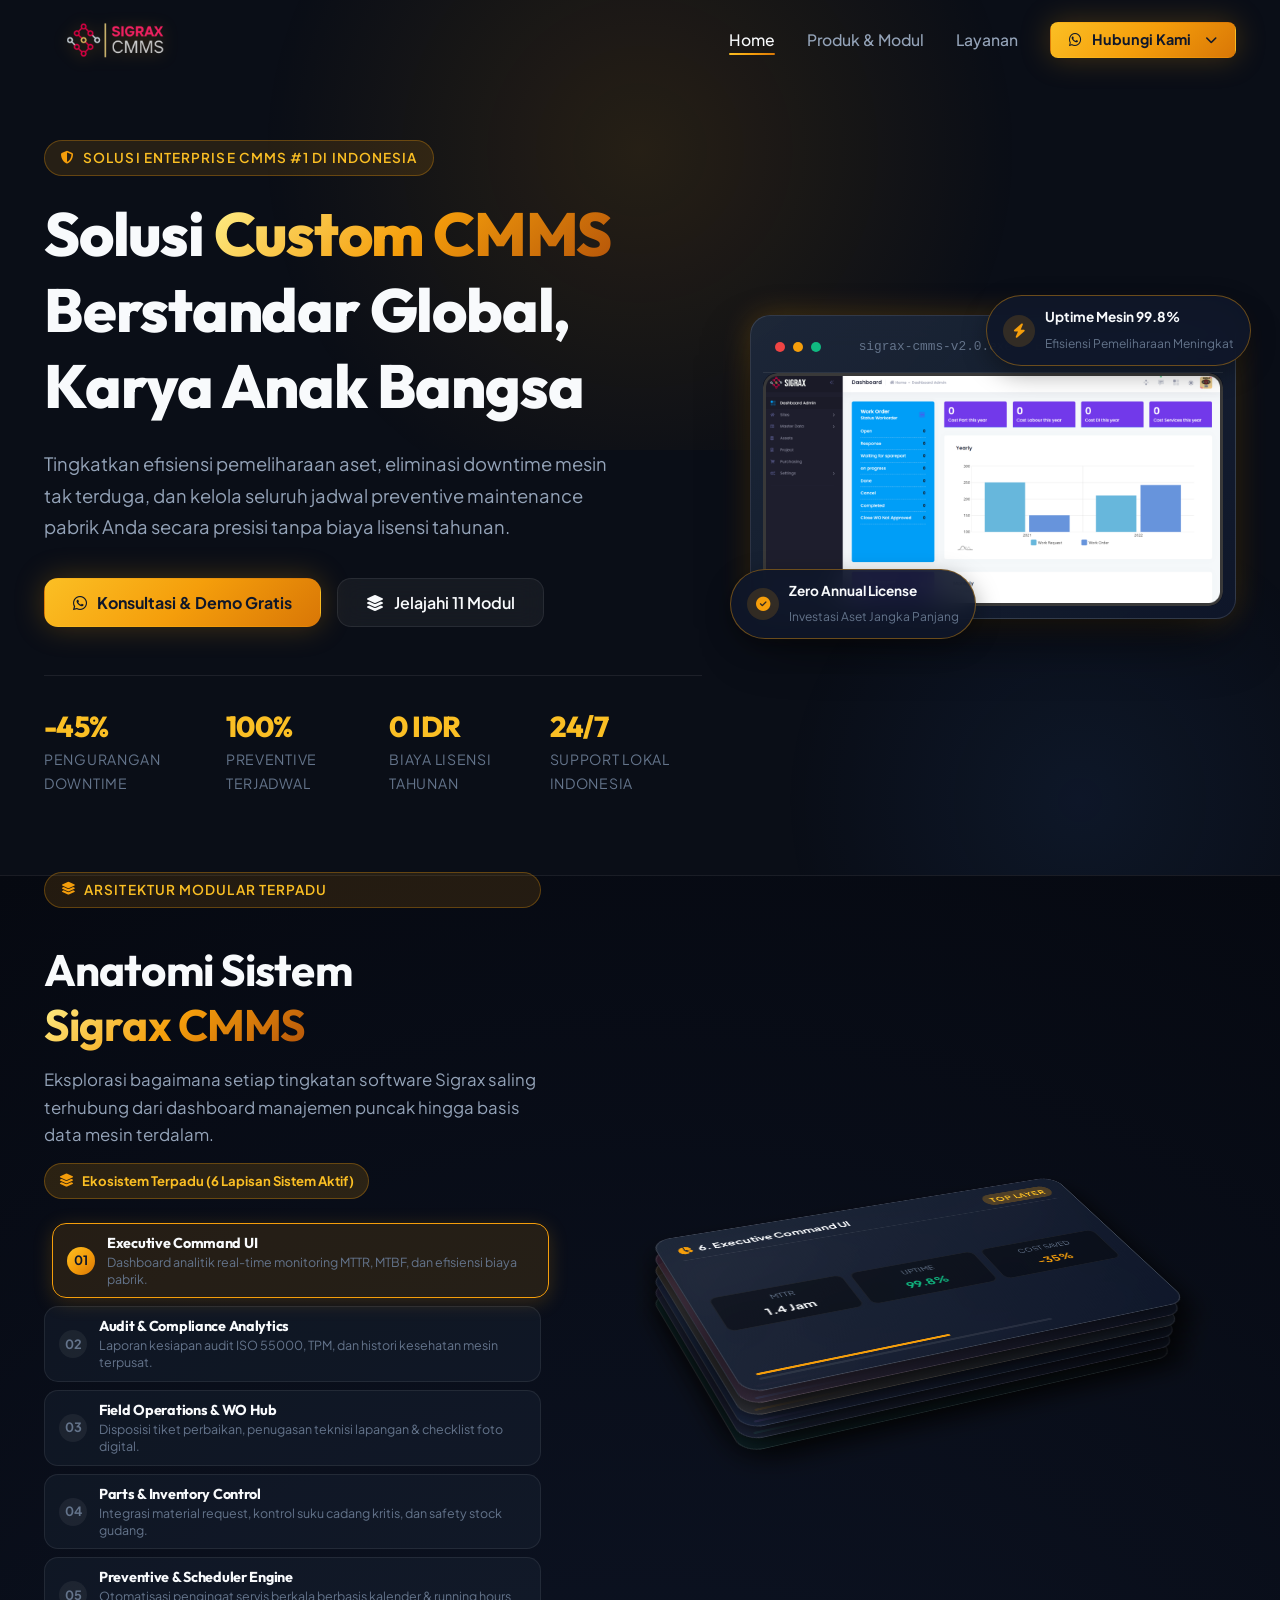
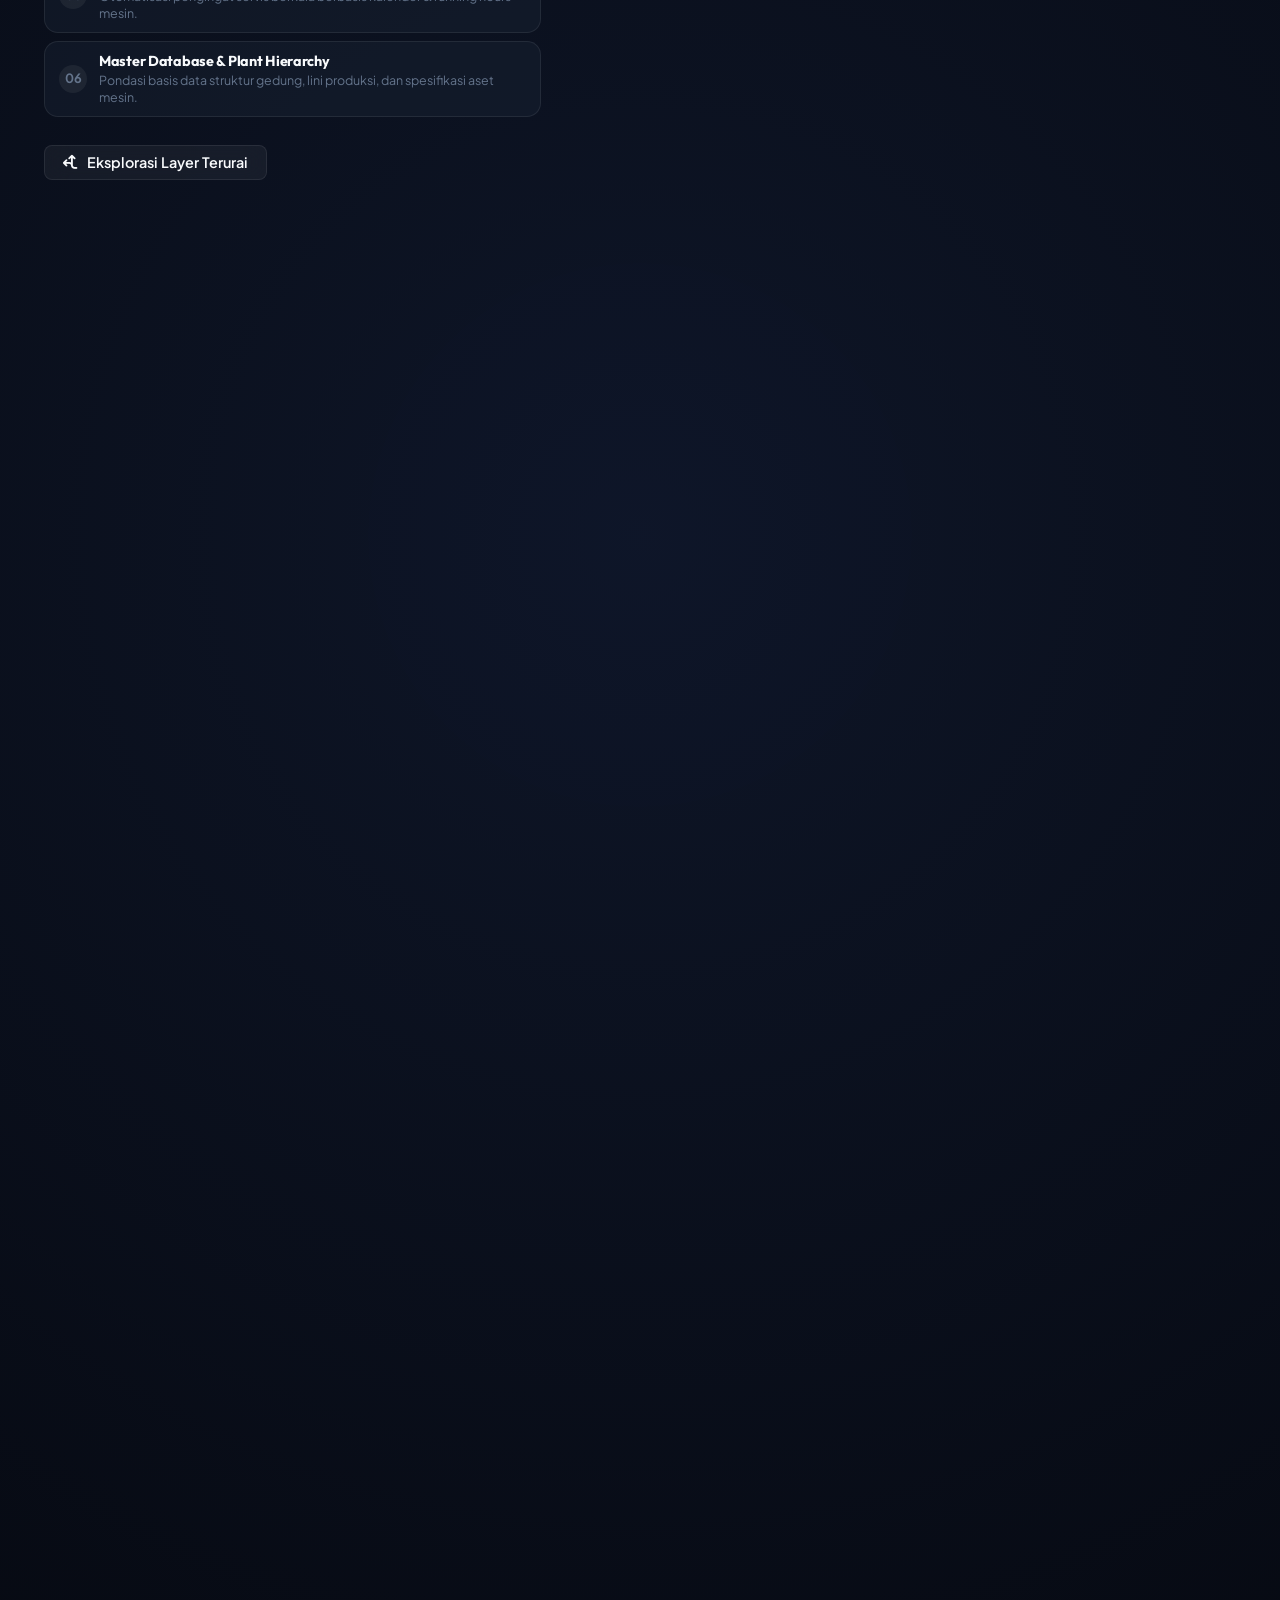
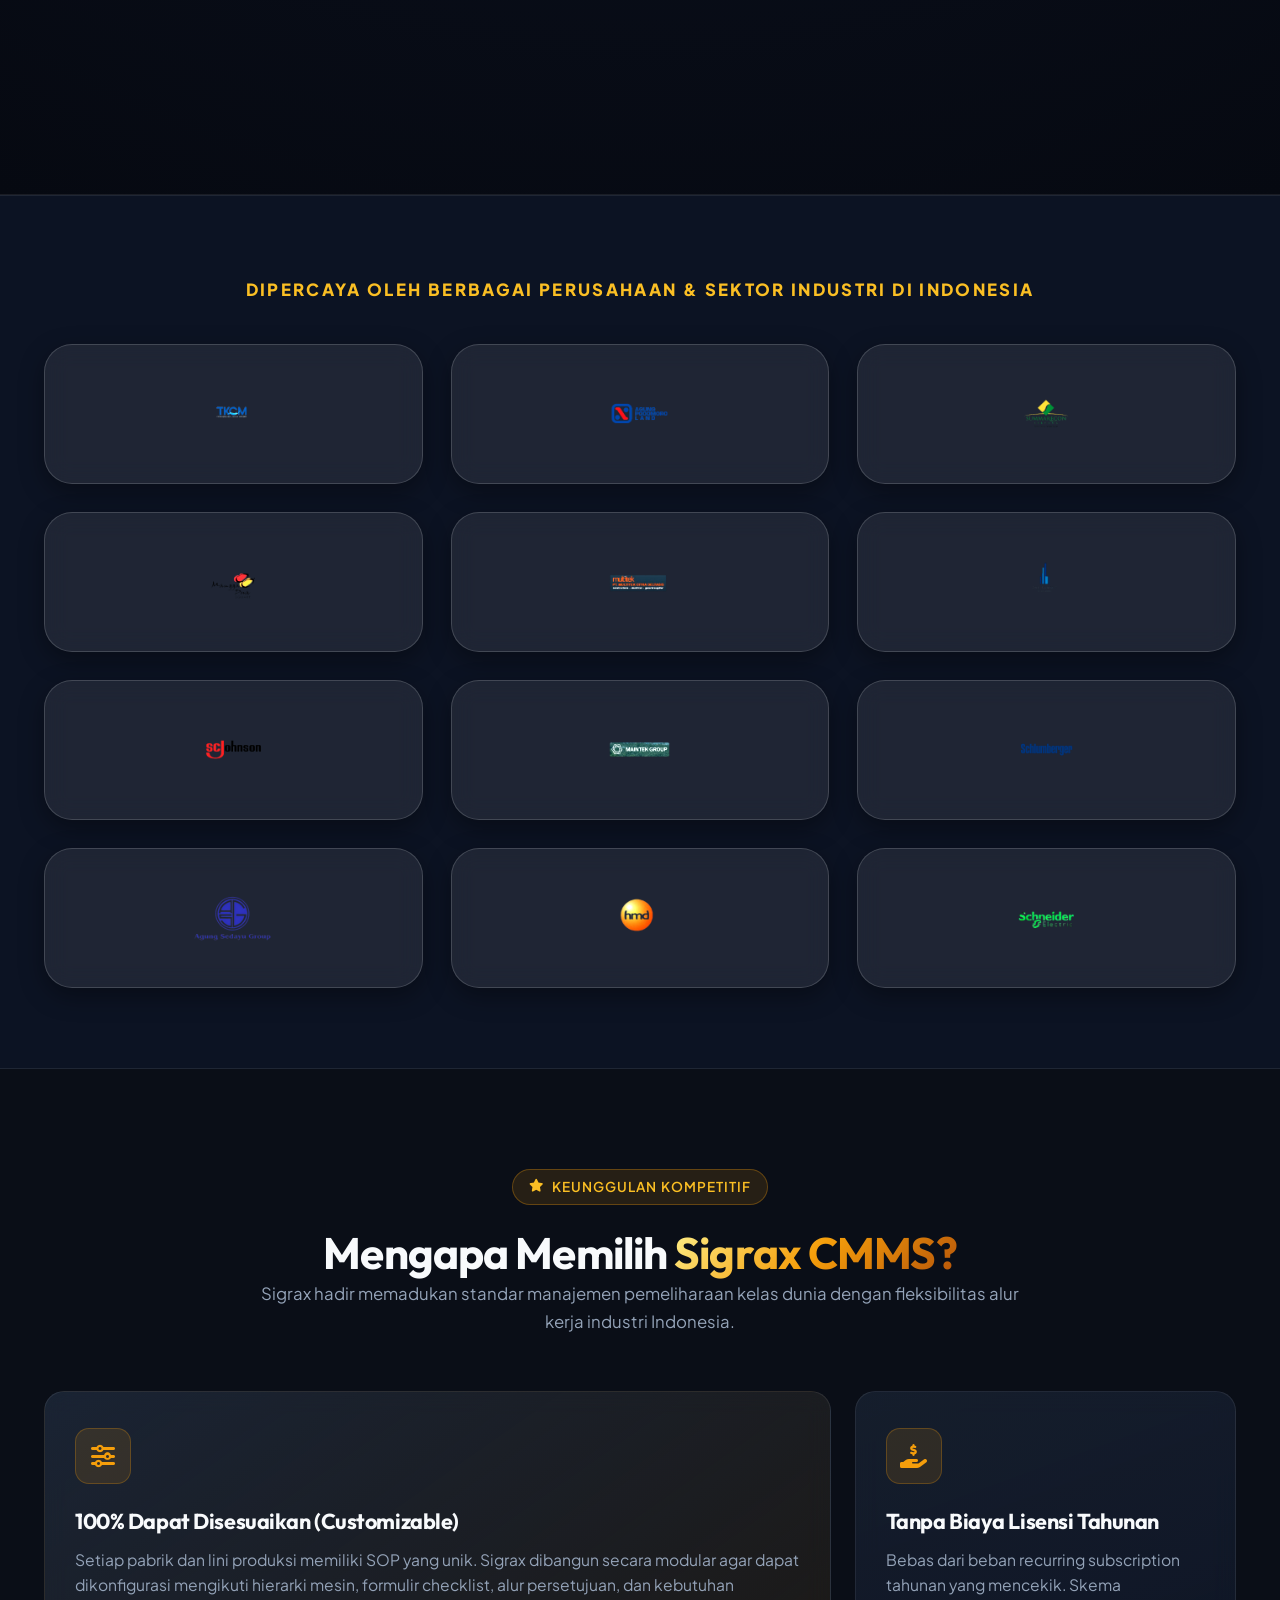
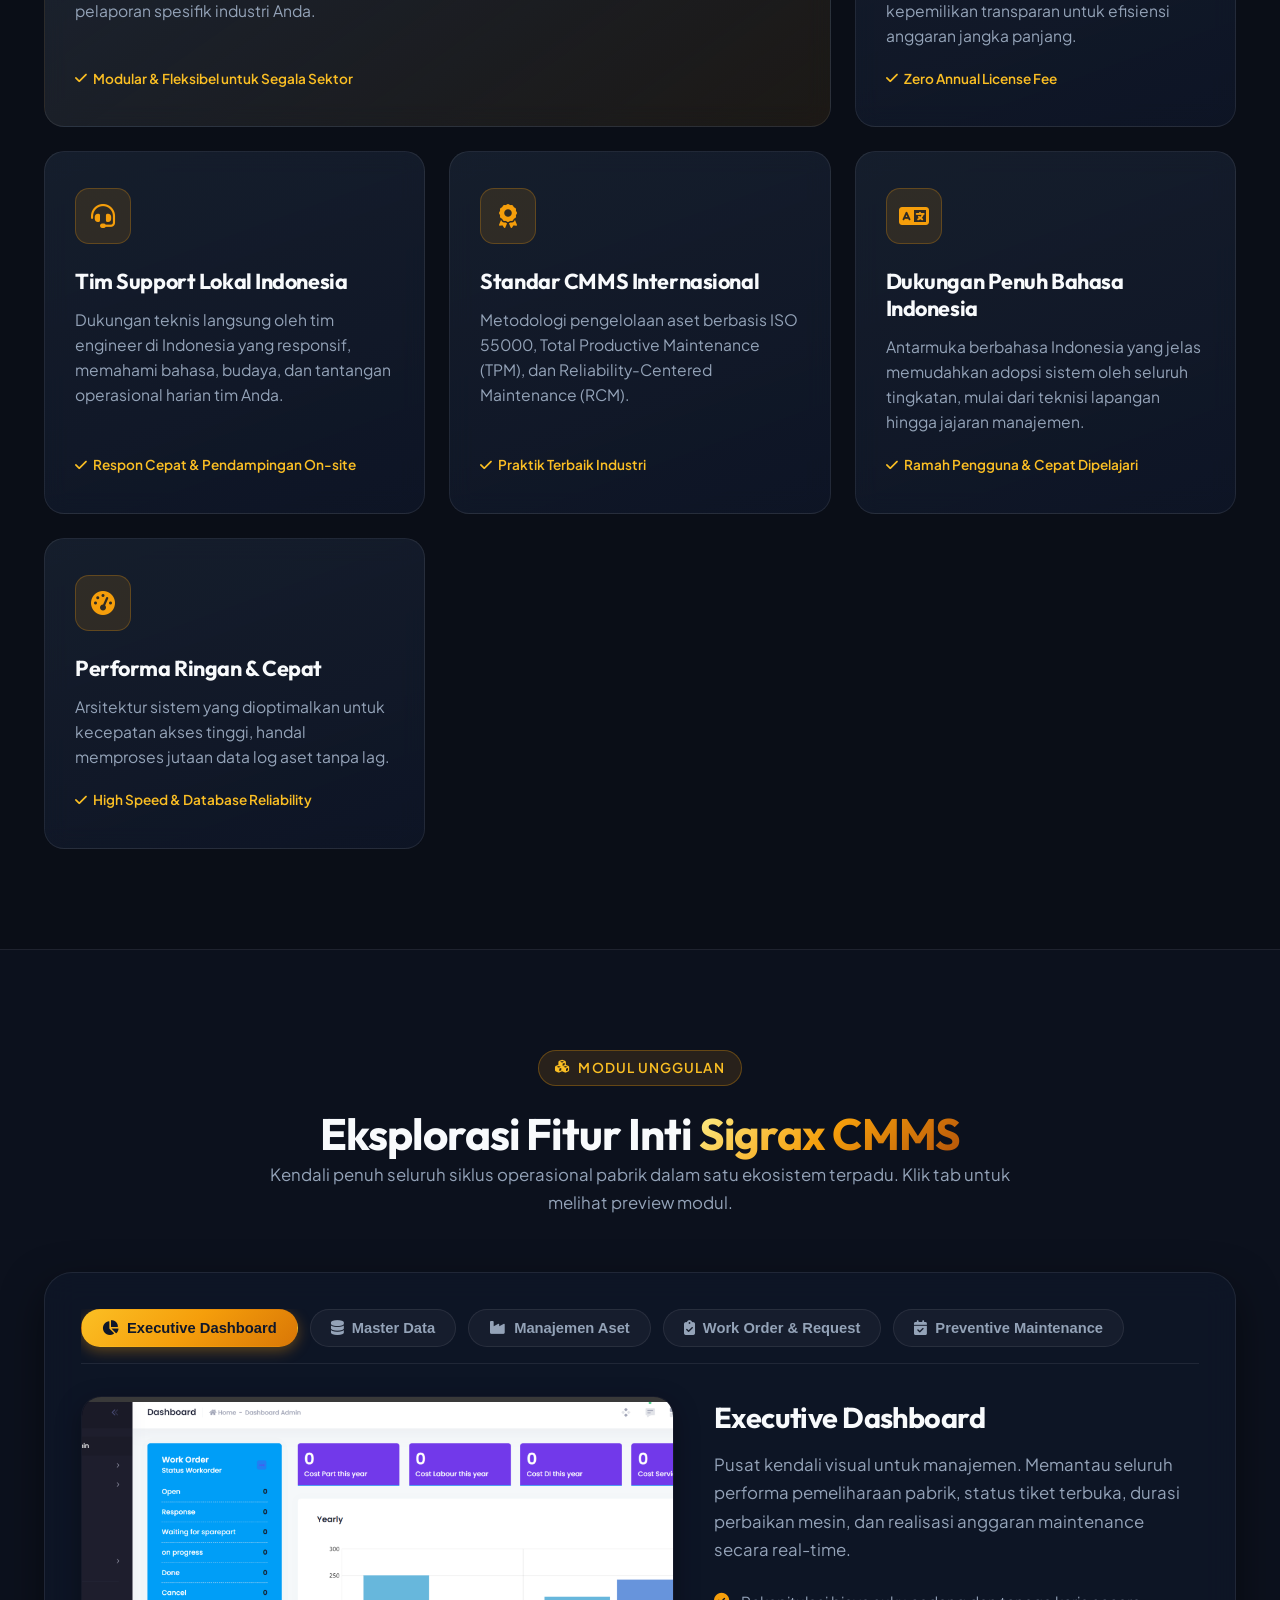
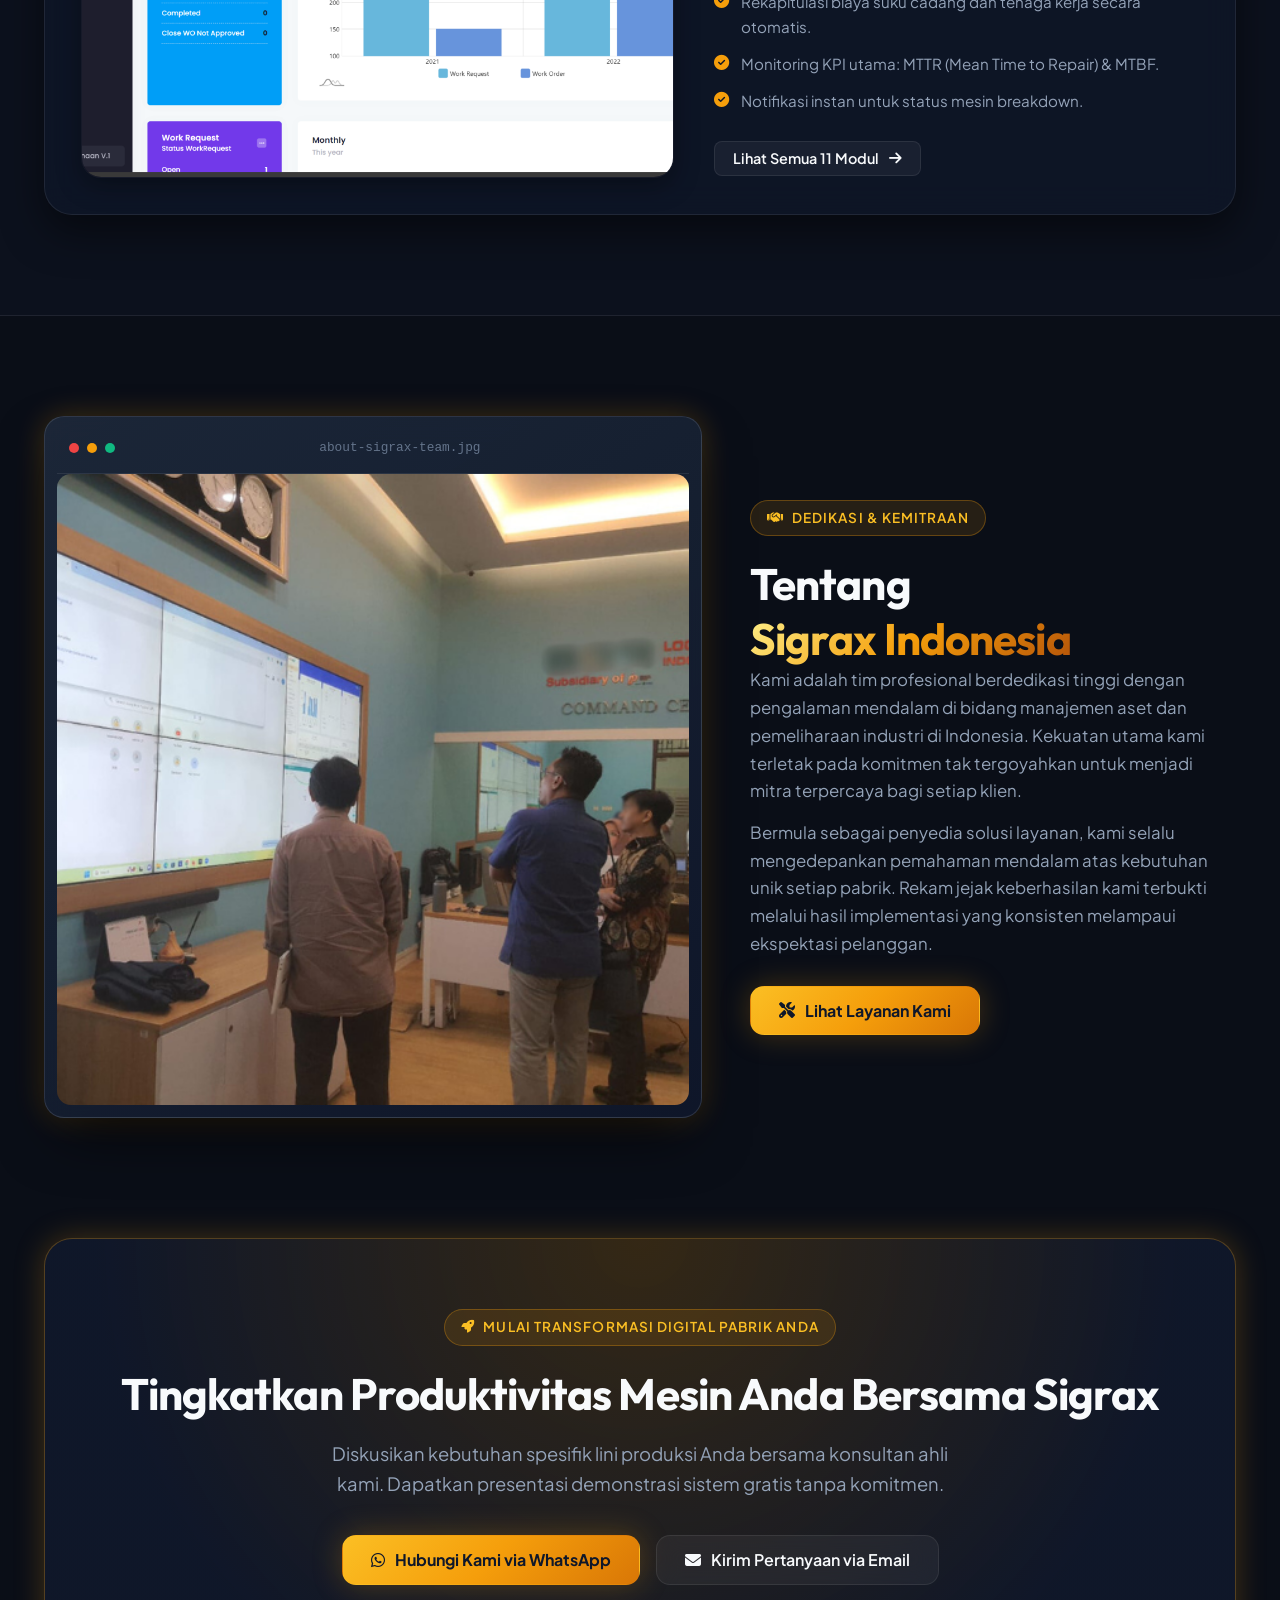
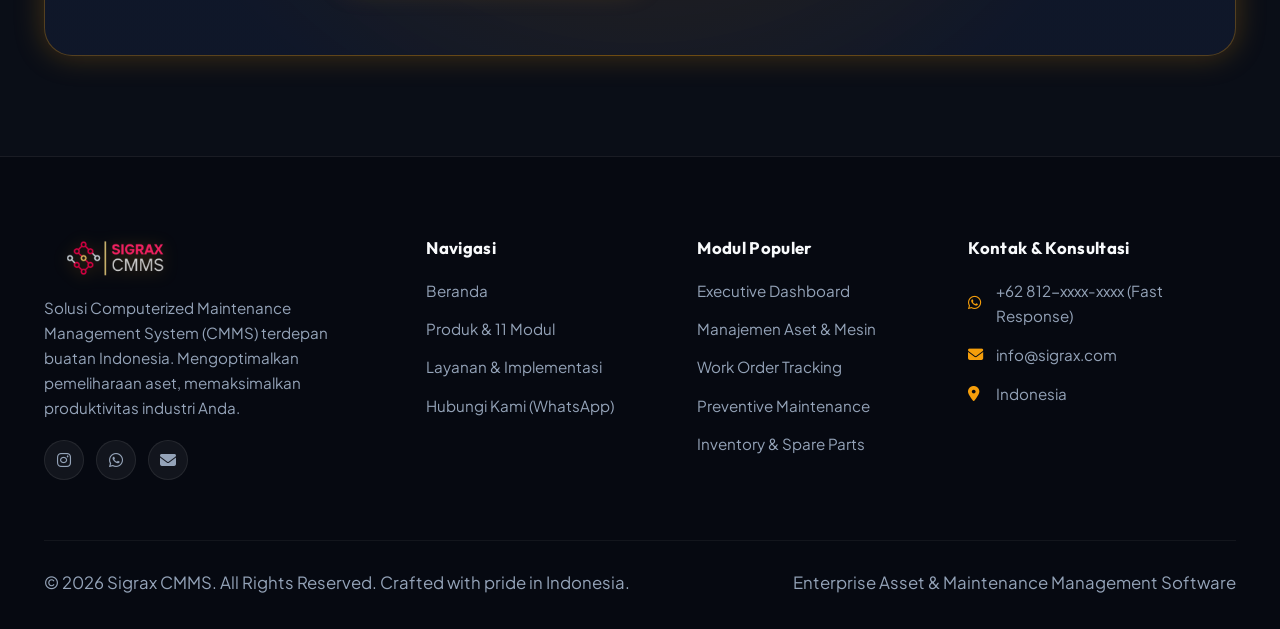
==== commit cbd13e1c: "feat(seo): implement OpenGraph, Twitter Cards, Schema.org JSON-LD structured data and restore websit" ====
--- a/index.html
+++ b/index.html
@@ -1,10 +1,63 @@
 <!DOCTYPE html>
-<html lang="id">
+<html lang="id" prefix="og: https://ogp.me/ns#">
 <head>
   <meta charset="UTF-8" />
   <meta name="viewport" content="width=device-width, initial-scale=1.0" />
   <title>Sigrax CMMS - Solusi Custom CMMS Modern Buatan Indonesia</title>
   <meta name="description" content="Sigrax adalah software Computerized Maintenance Management System (CMMS) karya anak bangsa yang fleksibel, berstandar internasional, tanpa biaya lisensi tahunan, didukung tim lokal 24/7." />
+  <meta name="keywords" content="CMMS Indonesia, software maintenance pabrik, preventive maintenance, manajemen aset industri, ISO 55000, TPM software, work order management" />
+  <meta name="author" content="Sigrax CMMS" />
+  <meta name="robots" content="index, follow" />
+  <link rel="canonical" href="https://sigrax.com/" />
+
+  <!-- Open Graph / Facebook / LinkedIn -->
+  <meta property="og:type" content="website" />
+  <meta property="og:url" content="https://sigrax.com/" />
+  <meta property="og:title" content="Sigrax CMMS - Solusi Custom CMMS Modern Buatan Indonesia" />
+  <meta property="og:description" content="Tingkatkan efisiensi pemeliharaan aset, eliminasi downtime mesin tak terduga, dan kelola preventive maintenance pabrik Anda tanpa biaya lisensi tahunan." />
+  <meta property="og:image" content="assets/screenshots/dashboard.png" />
+  <meta property="og:locale" content="id_ID" />
+  <meta property="og:site_name" content="Sigrax CMMS" />
+
+  <!-- Twitter Card -->
+  <meta name="twitter:card" content="summary_large_image" />
+  <meta name="twitter:url" content="https://sigrax.com/" />
+  <meta name="twitter:title" content="Sigrax CMMS - Solusi Custom CMMS Modern Buatan Indonesia" />
+  <meta name="twitter:description" content="Solusi Enterprise CMMS #1 karya anak bangsa dengan 3D Modular Architecture dan 11 modul terintegrasi." />
+  <meta name="twitter:image" content="assets/screenshots/dashboard.png" />
+
+  <!-- Schema.org JSON-LD Structured Data for Enterprise Software -->
+  <script type="application/ld+json">
+  {
+    "@context": "https://schema.org",
+    "@type": "SoftwareApplication",
+    "name": "Sigrax CMMS",
+    "operatingSystem": "Web, Windows, Linux, Android, iOS",
+    "applicationCategory": "BusinessApplication",
+    "description": "Enterprise Computerized Maintenance Management System for industrial manufacturing in Indonesia.",
+    "offers": {
+      "@type": "Offer",
+      "price": "0",
+      "priceCurrency": "IDR",
+      "description": "Zero Annual License Fee Model"
+    },
+    "featureList": [
+      "Executive Dashboard Realtime",
+      "Master Data Database Hub",
+      "Asset & Machine Management",
+      "Plant Location Hierarchy",
+      "Work Request & Work Order System",
+      "Material & Inventory Spare Parts",
+      "Preventive Maintenance Scheduler",
+      "Audit & Compliance ISO 55000 Reporting"
+    ],
+    "author": {
+      "@type": "Organization",
+      "name": "Sigrax Indonesia",
+      "url": "https://sigrax.com"
+    }
+  }
+  </script>
   
   <!-- Favicon -->
   <link rel="icon" type="image/png" href="assets/brand/logo.png" />
@@ -33,10 +86,21 @@
           <li><a href="index.html" class="nav-link active">Home</a></li>
           <li><a href="features.html" class="nav-link">Produk & Modul</a></li>
           <li><a href="services.html" class="nav-link">Layanan</a></li>
-          <li>
-            <a href="features.html" class="btn btn-primary btn-sm">
-              <i class="fas fa-cubes"></i> Eksplorasi Sistem
+          <li class="nav-dropdown">
+            <a href="https://wa.link/18xqmd" target="_blank" rel="noopener noreferrer" class="btn btn-primary btn-sm">
+              <i class="fab fa-whatsapp"></i> Hubungi Kami <i class="fas fa-chevron-down" style="font-size: 0.75rem; margin-left: 4px;"></i>
             </a>
+            <div class="dropdown-panel">
+              <a href="https://wa.link/18xqmd" target="_blank" rel="noopener noreferrer" class="dropdown-item">
+                <i class="fab fa-whatsapp"></i> WhatsApp Konsultasi
+              </a>
+              <a href="mailto:info@sigrax.com" class="dropdown-item">
+                <i class="fas fa-envelope"></i> Email Resmi
+              </a>
+              <a href="https://www.instagram.com/sigraxcmms" target="_blank" rel="noopener noreferrer" class="dropdown-item">
+                <i class="fab fa-instagram"></i> Instagram Resmi
+              </a>
+            </div>
           </li>
         </ul>
       </div>
@@ -61,11 +125,11 @@
             </p>
 
             <div class="btn-group">
-              <a href="features.html" class="btn btn-primary">
+              <a href="https://wa.link/18xqmd" target="_blank" rel="noopener noreferrer" class="btn btn-primary">
+                <i class="fab fa-whatsapp"></i> Konsultasi & Demo Gratis
+              </a>
+              <a href="features.html" class="btn btn-secondary">
                 <i class="fas fa-layer-group"></i> Jelajahi 11 Modul
-              </a>
-              <a href="services.html" class="btn btn-secondary">
-                <i class="fas fa-screwdriver-wrench"></i> Layanan Implementasi
               </a>
             </div>
 
@@ -679,17 +743,17 @@
     <section class="section-py" style="padding-top: 20px;">
       <div class="container">
         <div class="cta-banner">
-          <span class="badge-tag"><i class="fas fa-rocket"></i> Arsitektur Modern Berstandar Industri</span>
-          <h2>Dirancang untuk Keandalan Operasional Pabrik Masa Depan</h2>
+          <span class="badge-tag"><i class="fas fa-rocket"></i> Mulai Transformasi Digital Pabrik Anda</span>
+          <h2>Tingkatkan Produktivitas Mesin Anda Bersama Sigrax</h2>
           <p>
-            Eksplorasi katalog modul lengkap dan pelajari bagaimana sistem Sigrax mengintegrasikan seluruh siklus maintenance industri.
+            Diskusikan kebutuhan spesifik lini produksi Anda bersama konsultan ahli kami. Dapatkan presentasi demonstrasi sistem gratis tanpa komitmen.
           </p>
           <div class="btn-group" style="justify-content: center;">
-            <a href="features.html" class="btn btn-primary">
-              <i class="fas fa-layer-group"></i> Jelajahi 11 Modul Lengkap
+            <a href="https://wa.link/18xqmd" target="_blank" rel="noopener noreferrer" class="btn btn-primary">
+              <i class="fab fa-whatsapp"></i> Hubungi Kami via WhatsApp
             </a>
-            <a href="services.html" class="btn btn-secondary">
-              <i class="fas fa-route"></i> Lihat Roadmap Implementasi
+            <a href="mailto:info@sigrax.com" class="btn btn-secondary">
+              <i class="fas fa-envelope"></i> Kirim Pertanyaan via Email
             </a>
           </div>
         </div>
@@ -707,6 +771,11 @@
           <p>
             Solusi Computerized Maintenance Management System (CMMS) terdepan buatan Indonesia. Mengoptimalkan pemeliharaan aset, memaksimalkan produktivitas industri Anda.
           </p>
+          <div class="social-bar">
+            <a href="https://www.instagram.com/sigraxcmms" target="_blank" rel="noopener noreferrer" class="social-btn" aria-label="Instagram"><i class="fab fa-instagram"></i></a>
+            <a href="https://wa.link/18xqmd" target="_blank" rel="noopener noreferrer" class="social-btn" aria-label="WhatsApp"><i class="fab fa-whatsapp"></i></a>
+            <a href="mailto:info@sigrax.com" class="social-btn" aria-label="Email"><i class="fas fa-envelope"></i></a>
+          </div>
         </div>
 
         <!-- Col 2: Navigasi -->
@@ -716,12 +785,13 @@
             <li><a href="index.html">Beranda</a></li>
             <li><a href="features.html">Produk & 11 Modul</a></li>
             <li><a href="services.html">Layanan & Implementasi</a></li>
+            <li><a href="https://wa.link/18xqmd" target="_blank" rel="noopener noreferrer">Hubungi Kami (WhatsApp)</a></li>
           </ul>
         </div>
 
         <!-- Col 3: Modul Populer -->
         <div class="footer-col">
-          <h4>Modul Sistem</h4>
+          <h4>Modul Populer</h4>
           <ul class="footer-links">
             <li><a href="features.html#tab-dashboard">Executive Dashboard</a></li>
             <li><a href="features.html#tab-asset">Manajemen Aset & Mesin</a></li>
@@ -731,21 +801,20 @@
           </ul>
         </div>
 
-        <!-- Col 4: Standar Industri -->
+        <!-- Col 4: Kontak -->
         <div class="footer-col">
-          <h4>Standar & Metodologi</h4>
-          <ul class="footer-links">
-            <li><i class="fas fa-check text-gold"></i> ISO 55000 Asset Management</li>
-            <li><i class="fas fa-check text-gold"></i> Total Productive Maintenance</li>
-            <li><i class="fas fa-check text-gold"></i> Reliability-Centered Maint.</li>
-            <li><i class="fas fa-check text-gold"></i> Zero Annual License Model</li>
+          <h4>Kontak & Konsultasi</h4>
+          <ul class="footer-links footer-contact-info">
+            <li><i class="fab fa-whatsapp"></i> +62 812-xxxx-xxxx (Fast Response)</li>
+            <li><i class="fas fa-envelope"></i> info@sigrax.com</li>
+            <li><i class="fas fa-location-dot"></i> Indonesia</li>
           </ul>
         </div>
       </div>
 
       <div class="footer-bottom">
         <p>&copy; 2026 Sigrax CMMS. All Rights Reserved. Crafted with pride in Indonesia.</p>
-        <p>Enterprise Asset & Maintenance Management Software Portfolio</p>
+        <p>Enterprise Asset & Maintenance Management Software</p>
       </div>
     </div>
   </footer>
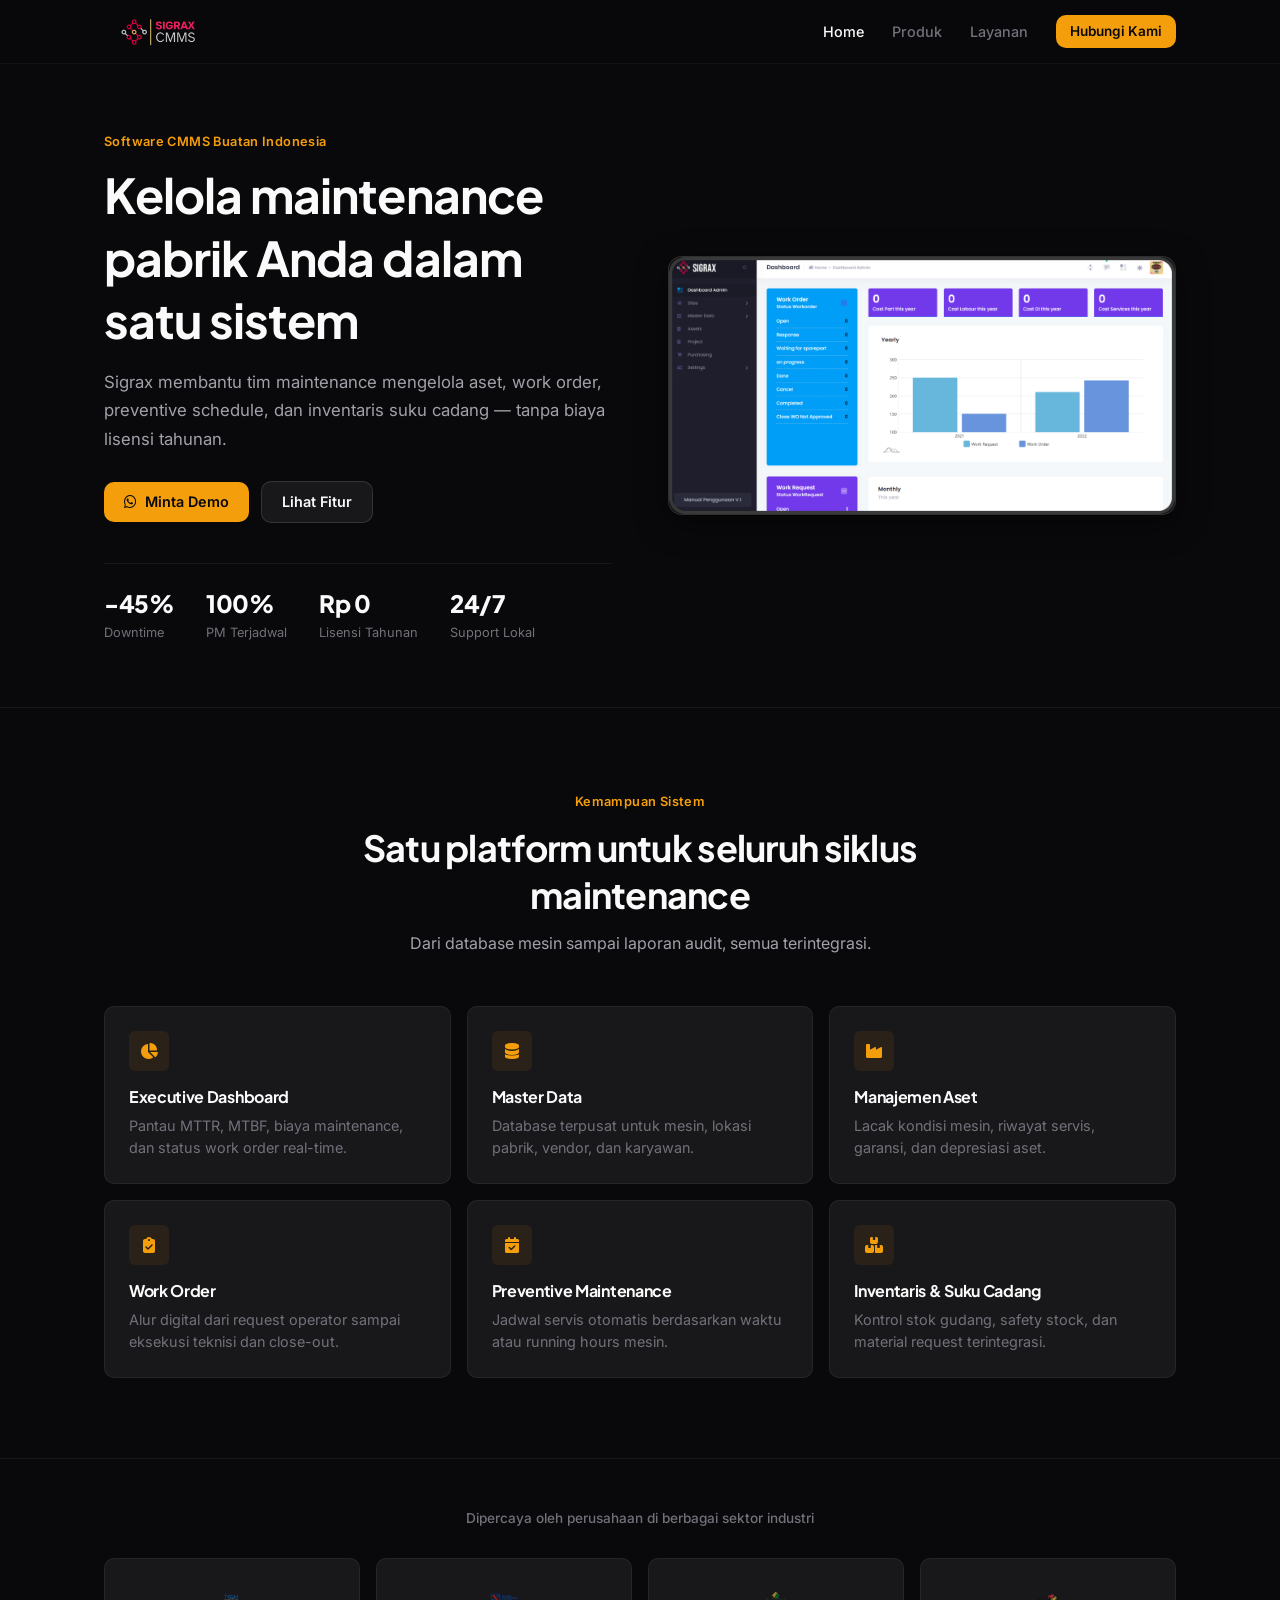
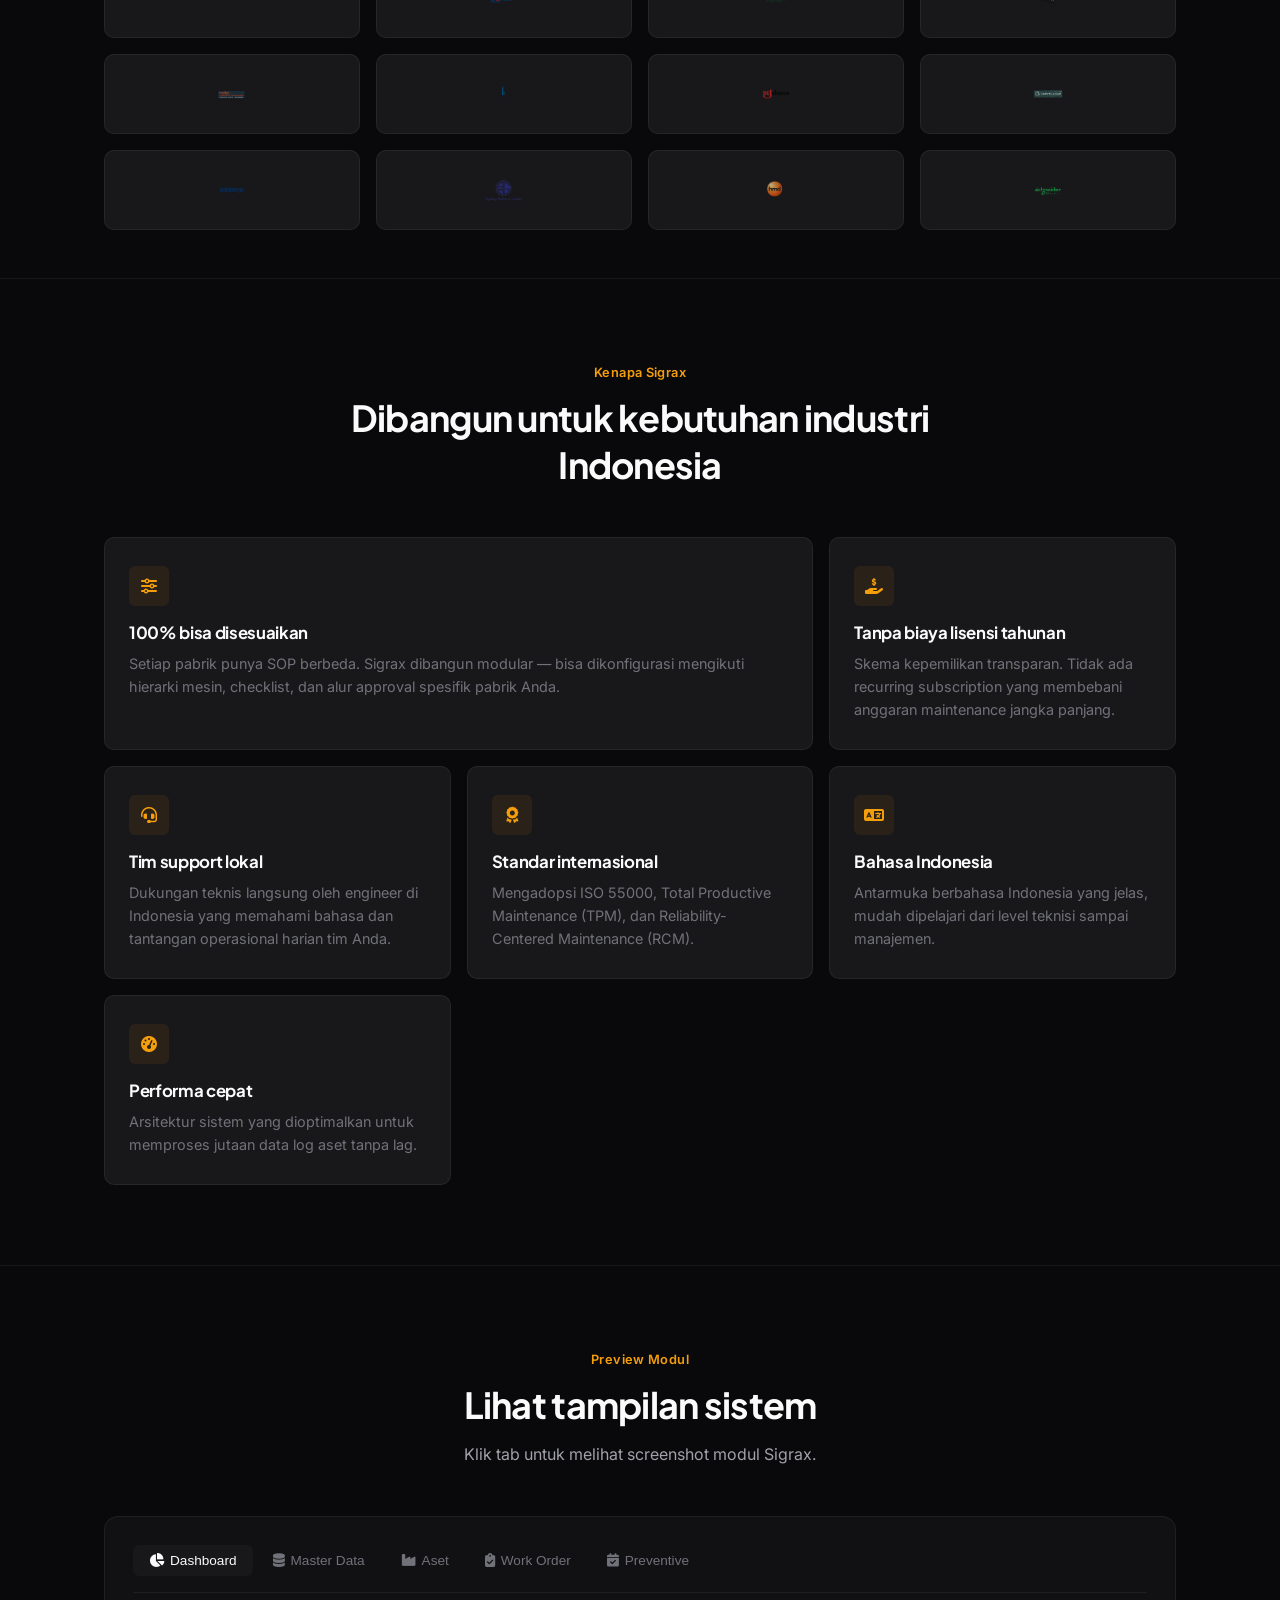
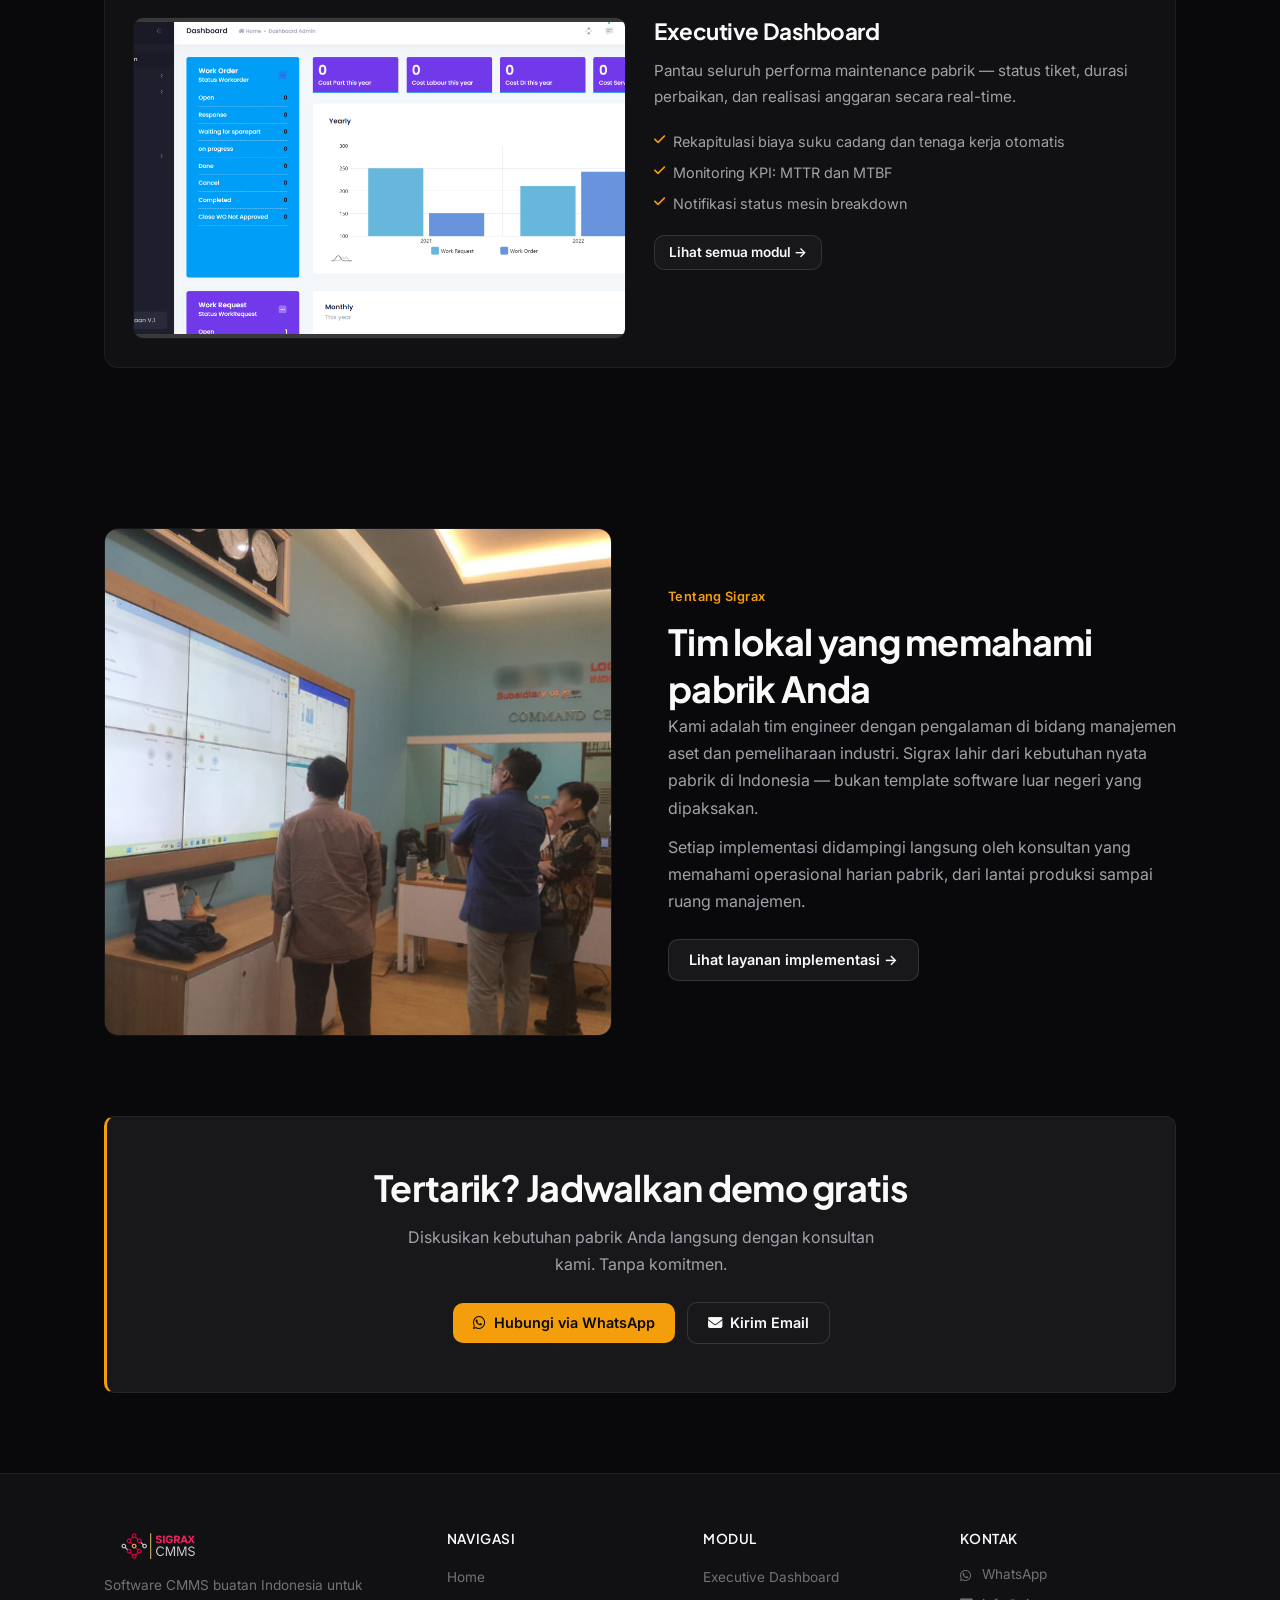
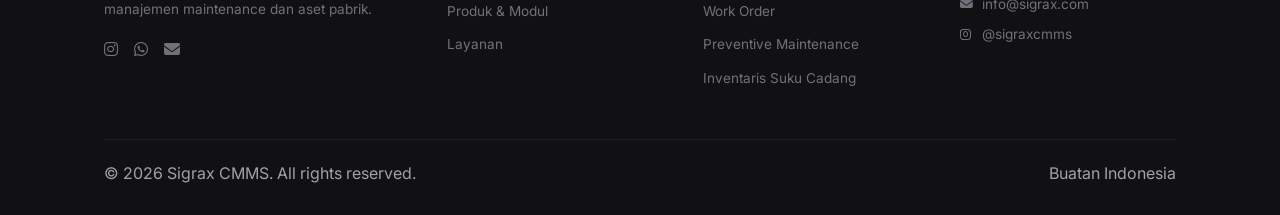
==== commit 180330aa: "redesign: clean professional B2B website, remove glassmorphism/3D/glow effects - Complete CSS rewrit" ====
--- a/index.html
+++ b/index.html
@@ -3,30 +3,26 @@
 <head>
   <meta charset="UTF-8" />
   <meta name="viewport" content="width=device-width, initial-scale=1.0" />
-  <title>Sigrax CMMS - Solusi Custom CMMS Modern Buatan Indonesia</title>
-  <meta name="description" content="Sigrax adalah software Computerized Maintenance Management System (CMMS) karya anak bangsa yang fleksibel, berstandar internasional, tanpa biaya lisensi tahunan, didukung tim lokal 24/7." />
+  <title>Sigrax CMMS — Software Maintenance Pabrik Buatan Indonesia</title>
+  <meta name="description" content="Sigrax adalah software CMMS buatan Indonesia yang fleksibel, berstandar internasional, tanpa biaya lisensi tahunan, didukung tim lokal 24/7." />
   <meta name="keywords" content="CMMS Indonesia, software maintenance pabrik, preventive maintenance, manajemen aset industri, ISO 55000, TPM software, work order management" />
   <meta name="author" content="Sigrax CMMS" />
   <meta name="robots" content="index, follow" />
   <link rel="canonical" href="https://sigrax.com/" />
 
-  <!-- Open Graph / Facebook / LinkedIn -->
   <meta property="og:type" content="website" />
   <meta property="og:url" content="https://sigrax.com/" />
-  <meta property="og:title" content="Sigrax CMMS - Solusi Custom CMMS Modern Buatan Indonesia" />
-  <meta property="og:description" content="Tingkatkan efisiensi pemeliharaan aset, eliminasi downtime mesin tak terduga, dan kelola preventive maintenance pabrik Anda tanpa biaya lisensi tahunan." />
+  <meta property="og:title" content="Sigrax CMMS — Software Maintenance Pabrik Buatan Indonesia" />
+  <meta property="og:description" content="Software CMMS buatan Indonesia. Kelola maintenance pabrik tanpa biaya lisensi tahunan." />
   <meta property="og:image" content="assets/screenshots/dashboard.png" />
   <meta property="og:locale" content="id_ID" />
   <meta property="og:site_name" content="Sigrax CMMS" />
 
-  <!-- Twitter Card -->
   <meta name="twitter:card" content="summary_large_image" />
-  <meta name="twitter:url" content="https://sigrax.com/" />
-  <meta name="twitter:title" content="Sigrax CMMS - Solusi Custom CMMS Modern Buatan Indonesia" />
-  <meta name="twitter:description" content="Solusi Enterprise CMMS #1 karya anak bangsa dengan 3D Modular Architecture dan 11 modul terintegrasi." />
+  <meta name="twitter:title" content="Sigrax CMMS — Software Maintenance Pabrik" />
+  <meta name="twitter:description" content="Software CMMS buatan Indonesia dengan 11 modul terintegrasi." />
   <meta name="twitter:image" content="assets/screenshots/dashboard.png" />
 
-  <!-- Schema.org JSON-LD Structured Data for Enterprise Software -->
   <script type="application/ld+json">
   {
     "@context": "https://schema.org",
@@ -34,23 +30,13 @@
     "name": "Sigrax CMMS",
     "operatingSystem": "Web, Windows, Linux, Android, iOS",
     "applicationCategory": "BusinessApplication",
-    "description": "Enterprise Computerized Maintenance Management System for industrial manufacturing in Indonesia.",
+    "description": "Computerized Maintenance Management System for industrial manufacturing in Indonesia.",
     "offers": {
       "@type": "Offer",
       "price": "0",
       "priceCurrency": "IDR",
-      "description": "Zero Annual License Fee Model"
+      "description": "Zero Annual License Fee"
     },
-    "featureList": [
-      "Executive Dashboard Realtime",
-      "Master Data Database Hub",
-      "Asset & Machine Management",
-      "Plant Location Hierarchy",
-      "Work Request & Work Order System",
-      "Material & Inventory Spare Parts",
-      "Preventive Maintenance Scheduler",
-      "Audit & Compliance ISO 55000 Reporting"
-    ],
     "author": {
       "@type": "Organization",
       "name": "Sigrax Indonesia",
@@ -58,47 +44,41 @@
     }
   }
   </script>
-  
-  <!-- Favicon -->
+
   <link rel="icon" type="image/png" href="assets/brand/logo.png" />
-  
-  <!-- Font Awesome 6 -->
   <link rel="stylesheet" href="https://cdnjs.cloudflare.com/ajax/libs/font-awesome/6.5.1/css/all.min.css" />
-  
-  <!-- Unified Modern Design System -->
   <link rel="stylesheet" href="css/style.css" />
 </head>
 <body>
 
-  <!-- Modern Glassmorphic Navbar -->
   <header>
-    <nav class="site-navbar" aria-label="Navigasi Utama">
+    <nav class="site-navbar">
       <div class="container navbar-inner">
         <a href="index.html" class="navbar-brand">
-          <img src="assets/brand/logo.png" alt="Sigrax CMMS Logo" class="brand-logo" />
+          <img src="assets/brand/logo.png" alt="Sigrax CMMS" class="brand-logo" />
         </a>
 
-        <button class="mobile-toggle" aria-label="Buka Menu" aria-expanded="false">
+        <button class="mobile-toggle" aria-label="Menu" aria-expanded="false">
           <i class="fas fa-bars"></i>
         </button>
 
         <ul class="nav-links">
           <li><a href="index.html" class="nav-link active">Home</a></li>
-          <li><a href="features.html" class="nav-link">Produk & Modul</a></li>
+          <li><a href="features.html" class="nav-link">Produk</a></li>
           <li><a href="services.html" class="nav-link">Layanan</a></li>
           <li class="nav-dropdown">
             <a href="https://wa.link/18xqmd" target="_blank" rel="noopener noreferrer" class="btn btn-primary btn-sm">
-              <i class="fab fa-whatsapp"></i> Hubungi Kami <i class="fas fa-chevron-down" style="font-size: 0.75rem; margin-left: 4px;"></i>
+              Hubungi Kami
             </a>
             <div class="dropdown-panel">
               <a href="https://wa.link/18xqmd" target="_blank" rel="noopener noreferrer" class="dropdown-item">
-                <i class="fab fa-whatsapp"></i> WhatsApp Konsultasi
+                <i class="fab fa-whatsapp"></i> WhatsApp
               </a>
               <a href="mailto:info@sigrax.com" class="dropdown-item">
-                <i class="fas fa-envelope"></i> Email Resmi
+                <i class="fas fa-envelope"></i> Email
               </a>
               <a href="https://www.instagram.com/sigraxcmms" target="_blank" rel="noopener noreferrer" class="dropdown-item">
-                <i class="fab fa-instagram"></i> Instagram Resmi
+                <i class="fab fa-instagram"></i> Instagram
               </a>
             </div>
           </li>
@@ -108,652 +88,322 @@
   </header>
 
   <main>
-    <!-- Section 1: Hero Section -->
+    <!-- Hero -->
     <section class="hero-section">
       <div class="container">
         <div class="hero-grid">
-          <!-- Text Content -->
           <div class="hero-content">
-            <span class="badge-tag">
-              <i class="fas fa-shield-halved text-gold"></i> Solusi Enterprise CMMS #1 di Indonesia
-            </span>
-            <h1>
-              Solusi <span class="gradient-text">Custom CMMS</span> Berstandar Global, Karya Anak Bangsa
-            </h1>
+            <span class="section-label">Software CMMS Buatan Indonesia</span>
+            <h1>Kelola maintenance pabrik Anda dalam satu sistem</h1>
             <p class="hero-subtitle">
-              Tingkatkan efisiensi pemeliharaan aset, eliminasi downtime mesin tak terduga, dan kelola seluruh jadwal preventive maintenance pabrik Anda secara presisi tanpa biaya lisensi tahunan.
+              Sigrax membantu tim maintenance mengelola aset, work order, preventive schedule, dan inventaris suku cadang — tanpa biaya lisensi tahunan.
             </p>
 
             <div class="btn-group">
               <a href="https://wa.link/18xqmd" target="_blank" rel="noopener noreferrer" class="btn btn-primary">
-                <i class="fab fa-whatsapp"></i> Konsultasi & Demo Gratis
+                <i class="fab fa-whatsapp"></i> Minta Demo
               </a>
               <a href="features.html" class="btn btn-secondary">
-                <i class="fas fa-layer-group"></i> Jelajahi 11 Modul
+                Lihat Fitur
               </a>
             </div>
 
             <div class="hero-stats-row">
               <div class="hero-stat-item">
                 <h4>-45%</h4>
-                <p>Pengurangan Downtime</p>
+                <p>Downtime</p>
               </div>
               <div class="hero-stat-item">
                 <h4>100%</h4>
-                <p>Preventive Terjadwal</p>
+                <p>PM Terjadwal</p>
               </div>
               <div class="hero-stat-item">
-                <h4>0 IDR</h4>
-                <p>Biaya Lisensi Tahunan</p>
+                <h4>Rp 0</h4>
+                <p>Lisensi Tahunan</p>
               </div>
               <div class="hero-stat-item">
                 <h4>24/7</h4>
-                <p>Support Lokal Indonesia</p>
+                <p>Support Lokal</p>
               </div>
             </div>
           </div>
 
-          <!-- Interactive Hero Showcase Mockup -->
           <div class="hero-visual">
-            <div class="mockup-window" data-lightbox="true" data-src="assets/screenshots/dashboard.png" data-title="Executive Dashboard Sigrax" data-desc="Tampilan dashboard analitik real-time memonitor biaya, work order, dan efisiensi maintenance.">
-              <div class="mockup-header">
-                <span class="mockup-dot red"></span>
-                <span class="mockup-dot yellow"></span>
-                <span class="mockup-dot green"></span>
-                <span class="mockup-title">sigrax-cmms-v2.0.exe — Executive Dashboard</span>
-              </div>
-              <div class="mockup-body">
-                <img src="assets/screenshots/dashboard.png" alt="Executive Dashboard Sigrax CMMS" />
-                <div class="image-zoom-overlay">
-                  <i class="fas fa-magnifying-glass-plus"></i> Klik untuk memperbesar
-                </div>
-              </div>
-            </div>
-
-            <!-- Floating Micro-Badges -->
-            <div class="floating-pill pill-top">
-              <div class="pill-icon"><i class="fas fa-bolt"></i></div>
-              <div class="pill-text">
-                <strong>Uptime Mesin 99.8%</strong>
-                <span>Efisiensi Pemeliharaan Meningkat</span>
-              </div>
-            </div>
-
-            <div class="floating-pill pill-bottom">
-              <div class="pill-icon"><i class="fas fa-circle-check"></i></div>
-              <div class="pill-text">
-                <strong>Zero Annual License</strong>
-                <span>Investasi Aset Jangka Panjang</span>
-              </div>
-            </div>
-          </div>
-        </div>
-      </div>
-    </section>
-
-    <!-- Section 2: 3D Progressive Layer Disassembly on Scroll -->
-    <section class="assembly-scroll-section" id="assembly-section">
-      <div class="assembly-sticky-stage">
-        <div class="container">
-          <div class="assembly-layout-grid">
-            
-            <!-- Left Side: Live Interactive Assembly Narrative -->
-            <div class="assembly-narrative">
-              <span class="badge-tag">
-                <i class="fas fa-layer-group text-gold"></i> Arsitektur Modular Terpadu
-              </span>
-              <h2>Anatomi Sistem <span class="gradient-text">Sigrax CMMS</span></h2>
-              <p>
-                Eksplorasi bagaimana setiap tingkatan software Sigrax saling terhubung dari dashboard manajemen puncak hingga basis data mesin terdalam.
-              </p>
-
-              <div class="assembly-status-badge">
-                <i class="fas fa-layer-group text-gold"></i> Ekosistem Terpadu (4 Lapisan Sistem)
-              </div>
-
-              <!-- Step Indicators -->
-              <div class="assembly-steps-indicator">
-                <div class="assembly-step-item active" data-step="0">
-                  <div class="assembly-step-num">01</div>
-                  <div class="assembly-step-text">
-                    <h4>Executive Command UI</h4>
-                    <p>Dashboard analitik real-time monitoring MTTR, MTBF, dan efisiensi biaya pabrik.</p>
-                  </div>
-                </div>
-
-                <div class="assembly-step-item" data-step="1">
-                  <div class="assembly-step-num">02</div>
-                  <div class="assembly-step-text">
-                    <h4>Audit & Compliance Analytics</h4>
-                    <p>Laporan kesiapan audit ISO 55000, TPM, dan histori kesehatan mesin terpusat.</p>
-                  </div>
-                </div>
-
-                <div class="assembly-step-item" data-step="2">
-                  <div class="assembly-step-num">03</div>
-                  <div class="assembly-step-text">
-                    <h4>Field Operations & WO Hub</h4>
-                    <p>Disposisi tiket perbaikan, penugasan teknisi lapangan & checklist foto digital.</p>
-                  </div>
-                </div>
-
-                <div class="assembly-step-item" data-step="3">
-                  <div class="assembly-step-num">04</div>
-                  <div class="assembly-step-text">
-                    <h4>Parts & Inventory Control</h4>
-                    <p>Integrasi material request, kontrol suku cadang kritis, dan safety stock gudang.</p>
-                  </div>
-                </div>
-
-                <div class="assembly-step-item" data-step="4">
-                  <div class="assembly-step-num">05</div>
-                  <div class="assembly-step-text">
-                    <h4>Preventive & Scheduler Engine</h4>
-                    <p>Otomatisasi pengingat servis berkala berbasis kalender & running hours mesin.</p>
-                  </div>
-                </div>
-
-                <div class="assembly-step-item" data-step="5">
-                  <div class="assembly-step-num">06</div>
-                  <div class="assembly-step-text">
-                    <h4>Master Database & Plant Hierarchy</h4>
-                    <p>Pondasi basis data struktur gedung, lini produksi, dan spesifikasi aset mesin.</p>
-                  </div>
-                </div>
-              </div>
-
-              <div class="assembly-mode-bar">
-                <button class="btn btn-secondary btn-sm" id="toggleAssemblyBtn">
-                  <i class="fas fa-arrows-split-up-and-left"></i> Eksplorasi Layer Terurai
-                </button>
-              </div>
-            </div>
-
-            <!-- Right Side: 3D Isometric Viewport -->
-            <div class="assembly-3d-viewport">
-              <div class="assembly-3d-stack">
-                
-                <!-- Layer 6 (Top: Executive Dashboard) -->
-                <div class="assembly-layer layer-6" data-lightbox="true" data-src="assets/screenshots/dashboard.png" data-title="Layer 6: Executive Command Analytics" data-desc="Tampilan visualisasi analitik tingkat tinggi untuk manajemen.">
-                  <div class="layer-header-bar">
-                    <span class="layer-title-text"><i class="fas fa-chart-pie text-gold"></i> 6. Executive Command UI</span>
-                    <span class="layer-tag">Top Layer</span>
-                  </div>
-                  <div class="layer-body-preview">
-                    <div class="mini-widget">
-                      <span>MTTR</span>
-                      <strong>1.4 Jam</strong>
-                    </div>
-                    <div class="mini-widget">
-                      <span>Uptime</span>
-                      <strong style="color: #10b981;">99.8%</strong>
-                    </div>
-                    <div class="mini-widget">
-                      <span>Cost Saved</span>
-                      <strong style="color: var(--primary-gold);">-35%</strong>
-                    </div>
-                  </div>
-                  <div class="layer-wireframe-lines">
-                    <div class="wire-line gold short"></div>
-                    <div class="wire-line med"></div>
-                  </div>
-                </div>
-
-                <!-- Layer 5 (Audit & Analytics) -->
-                <div class="assembly-layer layer-5" data-lightbox="true" data-src="assets/screenshots/image_47.png" data-title="Layer 5: Audit & Compliance Analytics" data-desc="Modul pelaporan audit ISO dan analisis tren kerusakan.">
-                  <div class="layer-header-bar">
-                    <span class="layer-title-text"><i class="fas fa-file-chart-column" style="color: #f472b6;"></i> 5. Audit & Compliance</span>
-                    <span class="layer-tag">Reporting</span>
-                  </div>
-                  <div class="layer-body-preview">
-                    <div class="mini-widget">
-                      <span>ISO 55000</span>
-                      <strong style="color: #f472b6;">Ready</strong>
-                    </div>
-                    <div class="mini-widget">
-                      <span>Export</span>
-                      <strong>PDF/XLS</strong>
-                    </div>
-                    <div class="mini-widget">
-                      <span>Audit Score</span>
-                      <strong>98%</strong>
-                    </div>
-                  </div>
-                  <div class="layer-wireframe-lines">
-                    <div class="wire-line" style="background: #f472b6; width: 65%;"></div>
-                    <div class="wire-line short"></div>
-                  </div>
-                </div>
-
-                <!-- Layer 4 (Work Order & Field Execution) -->
-                <div class="assembly-layer layer-4" data-lightbox="true" data-src="assets/screenshots/completed task.png" data-title="Layer 4: Field Operations & Work Order" data-desc="Pusat penugasan teknisi dan log pengerjaan di lantai produksi.">
-                  <div class="layer-header-bar">
-                    <span class="layer-title-text"><i class="fas fa-clipboard-check" style="color: #60a5fa;"></i> 4. Field Operations & WO</span>
-                    <span class="layer-tag">Operations</span>
-                  </div>
-                  <div class="layer-body-preview">
-                    <div class="mini-widget">
-                      <span>WO Aktif</span>
-                      <strong>12 Tiket</strong>
-                    </div>
-                    <div class="mini-widget">
-                      <span>Teknisi</span>
-                      <strong>8 On-Duty</strong>
-                    </div>
-                    <div class="mini-widget">
-                      <span>Done Today</span>
-                      <strong style="color: #60a5fa;">95%</strong>
-                    </div>
-                  </div>
-                  <div class="layer-wireframe-lines">
-                    <div class="wire-line med" style="background: #60a5fa;"></div>
-                    <div class="wire-line short"></div>
-                  </div>
-                </div>
-
-                <!-- Layer 3 (Parts & Inventory Control) -->
-                <div class="assembly-layer layer-3" data-lightbox="true" data-src="assets/screenshots/PART.png" data-title="Layer 3: Spare Parts & Inventory Control" data-desc="Manajemen suku cadang kritis dan stok gudang terintegrasi tiket perbaikan.">
-                  <div class="layer-header-bar">
-                    <span class="layer-title-text"><i class="fas fa-boxes-stacked" style="color: #fbbf24;"></i> 3. Inventory & Parts</span>
-                    <span class="layer-tag">Inventory</span>
-                  </div>
-                  <div class="layer-body-preview">
-                    <div class="mini-widget">
-                      <span>Part SKU</span>
-                      <strong>2,800+</strong>
-                    </div>
-                    <div class="mini-widget">
-                      <span>Safety Stock</span>
-                      <strong style="color: #10b981;">Safe</strong>
-                    </div>
-                    <div class="mini-widget">
-                      <span>Reorder Req</span>
-                      <strong>2 Items</strong>
-                    </div>
-                  </div>
-                  <div class="layer-wireframe-lines">
-                    <div class="wire-line gold" style="width: 80%;"></div>
-                    <div class="wire-line short"></div>
-                  </div>
-                </div>
-
-                <!-- Layer 2 (Preventive & Material Scheduling) -->
-                <div class="assembly-layer layer-2" data-lightbox="true" data-src="assets/screenshots/image_43.png" data-title="Layer 2: Preventive & Automation Scheduler" data-desc="Engine pengingat servis berkala dan penjadwalan inspeksi mesin.">
-                  <div class="layer-header-bar">
-                    <span class="layer-title-text"><i class="fas fa-calendar-check" style="color: #c084fc;"></i> 2. Preventive Scheduler</span>
-                    <span class="layer-tag">Scheduler</span>
-                  </div>
-                  <div class="layer-body-preview">
-                    <div class="mini-widget">
-                      <span>PM Due</span>
-                      <strong>3 Mesin</strong>
-                    </div>
-                    <div class="mini-widget">
-                      <span>Auto Trigger</span>
-                      <strong>Active</strong>
-                    </div>
-                    <div class="mini-widget">
-                      <span>Compliance</span>
-                      <strong style="color: #c084fc;">100%</strong>
-                    </div>
-                  </div>
-                  <div class="layer-wireframe-lines">
-                    <div class="wire-line short" style="background: #c084fc;"></div>
-                    <div class="wire-line med"></div>
-                  </div>
-                </div>
-
-                <!-- Layer 1 (Bottom: Core Master Data & Hierarchy) -->
-                <div class="assembly-layer layer-1" data-lightbox="true" data-src="assets/screenshots/sites (tempat).png" data-title="Layer 1: Master Database Core" data-desc="Pondasi basis data terpusat seluruh aset dan hierarki spasial pabrik.">
-                  <div class="layer-header-bar">
-                    <span class="layer-title-text"><i class="fas fa-database" style="color: #34d399;"></i> 1. Master Database Core</span>
-                    <span class="layer-tag">Base Core</span>
-                  </div>
-                  <div class="layer-body-preview">
-                    <div class="mini-widget">
-                      <span>Total Aset</span>
-                      <strong>1,450 Mesin</strong>
-                    </div>
-                    <div class="mini-widget">
-                      <span>Lokasi Plant</span>
-                      <strong>4 Area</strong>
-                    </div>
-                    <div class="mini-widget">
-                      <span>Hierarchy</span>
-                      <strong style="color: #34d399;">Linked</strong>
-                    </div>
-                  </div>
-                  <div class="layer-wireframe-lines">
-                    <div class="wire-line med" style="background: #34d399;"></div>
-                    <div class="wire-line short"></div>
-                  </div>
-                </div>
-
-              </div>
-            </div>
-
-          </div>
-        </div>
-      </div>
-    </section>
-
-    <!-- Section 3: Clients & Trust -->
+            <div class="hero-screenshot" data-lightbox="true" data-src="assets/screenshots/dashboard.png" data-title="Executive Dashboard" data-desc="Dashboard analitik real-time untuk monitoring biaya, work order, dan efisiensi maintenance.">
+              <img src="assets/screenshots/dashboard.png" alt="Dashboard Sigrax CMMS" />
+            </div>
+          </div>
+        </div>
+      </div>
+    </section>
+
+    <!-- Capabilities -->
+    <section class="section" style="border-top: 1px solid var(--border);">
+      <div class="container">
+        <div class="section-header">
+          <span class="section-label">Kemampuan Sistem</span>
+          <h2>Satu platform untuk seluruh siklus maintenance</h2>
+          <p>Dari database mesin sampai laporan audit, semua terintegrasi.</p>
+        </div>
+
+        <div class="capabilities-grid">
+          <div class="capability-card">
+            <div class="capability-icon"><i class="fas fa-chart-pie"></i></div>
+            <h3>Executive Dashboard</h3>
+            <p>Pantau MTTR, MTBF, biaya maintenance, dan status work order real-time.</p>
+          </div>
+          <div class="capability-card">
+            <div class="capability-icon"><i class="fas fa-database"></i></div>
+            <h3>Master Data</h3>
+            <p>Database terpusat untuk mesin, lokasi pabrik, vendor, dan karyawan.</p>
+          </div>
+          <div class="capability-card">
+            <div class="capability-icon"><i class="fas fa-industry"></i></div>
+            <h3>Manajemen Aset</h3>
+            <p>Lacak kondisi mesin, riwayat servis, garansi, dan depresiasi aset.</p>
+          </div>
+          <div class="capability-card">
+            <div class="capability-icon"><i class="fas fa-clipboard-check"></i></div>
+            <h3>Work Order</h3>
+            <p>Alur digital dari request operator sampai eksekusi teknisi dan close-out.</p>
+          </div>
+          <div class="capability-card">
+            <div class="capability-icon"><i class="fas fa-calendar-check"></i></div>
+            <h3>Preventive Maintenance</h3>
+            <p>Jadwal servis otomatis berdasarkan waktu atau running hours mesin.</p>
+          </div>
+          <div class="capability-card">
+            <div class="capability-icon"><i class="fas fa-boxes-stacked"></i></div>
+            <h3>Inventaris &amp; Suku Cadang</h3>
+            <p>Kontrol stok gudang, safety stock, dan material request terintegrasi.</p>
+          </div>
+        </div>
+      </div>
+    </section>
+
+    <!-- Clients -->
     <section class="clients-section">
       <div class="container">
-        <p class="clients-title">Dipercaya Oleh Berbagai Perusahaan & Sektor Industri di Indonesia</p>
+        <p class="clients-title">Dipercaya oleh perusahaan di berbagai sektor industri</p>
         <div class="clients-grid">
-          <div class="client-logo-card"><img src="assets/clients/1.png" alt="Klien Sigrax 1" /></div>
-          <div class="client-logo-card"><img src="assets/clients/2.png" alt="Klien Sigrax 2" /></div>
-          <div class="client-logo-card"><img src="assets/clients/3.png" alt="Klien Sigrax 3" /></div>
-          <div class="client-logo-card"><img src="assets/clients/4.png" alt="Klien Sigrax 4" /></div>
-          <div class="client-logo-card"><img src="assets/clients/5.png" alt="Klien Sigrax 5" /></div>
-          <div class="client-logo-card"><img src="assets/clients/6.png" alt="Klien Sigrax 6" /></div>
-          <div class="client-logo-card"><img src="assets/clients/7.png" alt="Klien Sigrax 7" /></div>
-          <div class="client-logo-card"><img src="assets/clients/8.png" alt="Klien Sigrax 8" /></div>
-          <div class="client-logo-card"><img src="assets/clients/9.png" alt="Klien Sigrax 9" /></div>
-          <div class="client-logo-card"><img src="assets/clients/10.png" alt="Klien Sigrax 10" /></div>
-          <div class="client-logo-card"><img src="assets/clients/11.png" alt="Klien Sigrax 11" /></div>
-          <div class="client-logo-card"><img src="assets/clients/12.png" alt="Klien Sigrax 12" /></div>
-        </div>
-      </div>
-    </section>
-
-    <!-- Section 4: Why Sigrax Bento Grid -->
-    <section class="section-py">
+          <div class="client-logo-card"><img src="assets/clients/1.png" alt="Klien 1" /></div>
+          <div class="client-logo-card"><img src="assets/clients/2.png" alt="Klien 2" /></div>
+          <div class="client-logo-card"><img src="assets/clients/3.png" alt="Klien 3" /></div>
+          <div class="client-logo-card"><img src="assets/clients/4.png" alt="Klien 4" /></div>
+          <div class="client-logo-card"><img src="assets/clients/5.png" alt="Klien 5" /></div>
+          <div class="client-logo-card"><img src="assets/clients/6.png" alt="Klien 6" /></div>
+          <div class="client-logo-card"><img src="assets/clients/7.png" alt="Klien 7" /></div>
+          <div class="client-logo-card"><img src="assets/clients/8.png" alt="Klien 8" /></div>
+          <div class="client-logo-card"><img src="assets/clients/9.png" alt="Klien 9" /></div>
+          <div class="client-logo-card"><img src="assets/clients/10.png" alt="Klien 10" /></div>
+          <div class="client-logo-card"><img src="assets/clients/11.png" alt="Klien 11" /></div>
+          <div class="client-logo-card"><img src="assets/clients/12.png" alt="Klien 12" /></div>
+        </div>
+      </div>
+    </section>
+
+    <!-- Why Sigrax -->
+    <section class="section">
       <div class="container">
         <div class="section-header">
-          <span class="badge-tag"><i class="fas fa-star"></i> Keunggulan Kompetitif</span>
-          <h2>Mengapa Memilih <span class="gradient-text">Sigrax CMMS?</span></h2>
-          <p>
-            Sigrax hadir memadukan standar manajemen pemeliharaan kelas dunia dengan fleksibilitas alur kerja industri Indonesia.
-          </p>
-        </div>
-
-        <div class="bento-grid">
-          <!-- Card 1: Featured 2-col -->
-          <div class="bento-card featured">
-            <div class="bento-icon"><i class="fas fa-sliders"></i></div>
-            <h3>100% Dapat Disesuaikan (Customizable)</h3>
-            <p>
-              Setiap pabrik dan lini produksi memiliki SOP yang unik. Sigrax dibangun secara modular agar dapat dikonfigurasi mengikuti hierarki mesin, formulir checklist, alur persetujuan, dan kebutuhan pelaporan spesifik industri Anda.
-            </p>
-            <div class="bento-badge">
-              <i class="fas fa-check"></i> Modular & Fleksibel untuk Segala Sektor
-            </div>
-          </div>
-
-          <!-- Card 2 -->
-          <div class="bento-card">
-            <div class="bento-icon"><i class="fas fa-hand-holding-dollar"></i></div>
-            <h3>Tanpa Biaya Lisensi Tahunan</h3>
-            <p>
-              Bebas dari beban recurring subscription tahunan yang mencekik. Skema kepemilikan transparan untuk efisiensi anggaran jangka panjang.
-            </p>
-            <div class="bento-badge">
-              <i class="fas fa-check"></i> Zero Annual License Fee
-            </div>
-          </div>
-
-          <!-- Card 3 -->
-          <div class="bento-card">
-            <div class="bento-icon"><i class="fas fa-headset"></i></div>
-            <h3>Tim Support Lokal Indonesia</h3>
-            <p>
-              Dukungan teknis langsung oleh tim engineer di Indonesia yang responsif, memahami bahasa, budaya, dan tantangan operasional harian tim Anda.
-            </p>
-            <div class="bento-badge">
-              <i class="fas fa-check"></i> Respon Cepat & Pendampingan On-site
-            </div>
-          </div>
-
-          <!-- Card 4 -->
-          <div class="bento-card">
-            <div class="bento-icon"><i class="fas fa-award"></i></div>
-            <h3>Standar CMMS Internasional</h3>
-            <p>
-              Metodologi pengelolaan aset berbasis ISO 55000, Total Productive Maintenance (TPM), dan Reliability-Centered Maintenance (RCM).
-            </p>
-            <div class="bento-badge">
-              <i class="fas fa-check"></i> Praktik Terbaik Industri
-            </div>
-          </div>
-
-          <!-- Card 5 -->
-          <div class="bento-card">
-            <div class="bento-icon"><i class="fas fa-language"></i></div>
-            <h3>Dukungan Penuh Bahasa Indonesia</h3>
-            <p>
-              Antarmuka berbahasa Indonesia yang jelas memudahkan adopsi sistem oleh seluruh tingkatan, mulai dari teknisi lapangan hingga jajaran manajemen.
-            </p>
-            <div class="bento-badge">
-              <i class="fas fa-check"></i> Ramah Pengguna & Cepat Dipelajari
-            </div>
-          </div>
-
-          <!-- Card 6 -->
-          <div class="bento-card">
-            <div class="bento-icon"><i class="fas fa-gauge-high"></i></div>
-            <h3>Performa Ringan & Cepat</h3>
-            <p>
-              Arsitektur sistem yang dioptimalkan untuk kecepatan akses tinggi, handal memproses jutaan data log aset tanpa lag.
-            </p>
-            <div class="bento-badge">
-              <i class="fas fa-check"></i> High Speed & Database Reliability
-            </div>
-          </div>
-        </div>
-      </div>
-    </section>
-
-    <!-- Section 5: Interactive Core Modules Spotlight -->
-    <section class="section-py" style="background: rgba(15, 23, 42, 0.4); border-top: 1px solid var(--border-glass); border-bottom: 1px solid var(--border-glass);">
+          <span class="section-label">Kenapa Sigrax</span>
+          <h2>Dibangun untuk kebutuhan industri Indonesia</h2>
+        </div>
+
+        <div class="features-grid">
+          <div class="feature-card wide">
+            <div class="feature-icon"><i class="fas fa-sliders"></i></div>
+            <h3>100% bisa disesuaikan</h3>
+            <p>Setiap pabrik punya SOP berbeda. Sigrax dibangun modular — bisa dikonfigurasi mengikuti hierarki mesin, checklist, dan alur approval spesifik pabrik Anda.</p>
+          </div>
+          <div class="feature-card">
+            <div class="feature-icon"><i class="fas fa-hand-holding-dollar"></i></div>
+            <h3>Tanpa biaya lisensi tahunan</h3>
+            <p>Skema kepemilikan transparan. Tidak ada recurring subscription yang membebani anggaran maintenance jangka panjang.</p>
+          </div>
+          <div class="feature-card">
+            <div class="feature-icon"><i class="fas fa-headset"></i></div>
+            <h3>Tim support lokal</h3>
+            <p>Dukungan teknis langsung oleh engineer di Indonesia yang memahami bahasa dan tantangan operasional harian tim Anda.</p>
+          </div>
+          <div class="feature-card">
+            <div class="feature-icon"><i class="fas fa-award"></i></div>
+            <h3>Standar internasional</h3>
+            <p>Mengadopsi ISO 55000, Total Productive Maintenance (TPM), dan Reliability-Centered Maintenance (RCM).</p>
+          </div>
+          <div class="feature-card">
+            <div class="feature-icon"><i class="fas fa-language"></i></div>
+            <h3>Bahasa Indonesia</h3>
+            <p>Antarmuka berbahasa Indonesia yang jelas, mudah dipelajari dari level teknisi sampai manajemen.</p>
+          </div>
+          <div class="feature-card">
+            <div class="feature-icon"><i class="fas fa-gauge-high"></i></div>
+            <h3>Performa cepat</h3>
+            <p>Arsitektur sistem yang dioptimalkan untuk memproses jutaan data log aset tanpa lag.</p>
+          </div>
+        </div>
+      </div>
+    </section>
+
+    <!-- Module Showcase Tabs -->
+    <section class="section" style="border-top: 1px solid var(--border);">
       <div class="container">
         <div class="section-header">
-          <span class="badge-tag"><i class="fas fa-cubes"></i> Modul Unggulan</span>
-          <h2>Eksplorasi Fitur Inti <span class="gradient-text">Sigrax CMMS</span></h2>
-          <p>
-            Kendali penuh seluruh siklus operasional pabrik dalam satu ekosistem terpadu. Klik tab untuk melihat preview modul.
-          </p>
+          <span class="section-label">Preview Modul</span>
+          <h2>Lihat tampilan sistem</h2>
+          <p>Klik tab untuk melihat screenshot modul Sigrax.</p>
         </div>
 
         <div class="showcase-container">
-          <!-- Tab Navigation -->
           <div class="tabs-nav" role="tablist">
             <button class="tab-btn active" data-target="tab-dashboard" role="tab">
-              <i class="fas fa-chart-pie"></i> Executive Dashboard
+              <i class="fas fa-chart-pie"></i> Dashboard
             </button>
             <button class="tab-btn" data-target="tab-master" role="tab">
               <i class="fas fa-database"></i> Master Data
             </button>
             <button class="tab-btn" data-target="tab-asset" role="tab">
-              <i class="fas fa-industry"></i> Manajemen Aset
+              <i class="fas fa-industry"></i> Aset
             </button>
             <button class="tab-btn" data-target="tab-workorder" role="tab">
-              <i class="fas fa-clipboard-check"></i> Work Order & Request
+              <i class="fas fa-clipboard-check"></i> Work Order
             </button>
             <button class="tab-btn" data-target="tab-preventive" role="tab">
-              <i class="fas fa-calendar-check"></i> Preventive Maintenance
+              <i class="fas fa-calendar-check"></i> Preventive
             </button>
           </div>
 
-          <!-- Tab Panels -->
-          <!-- 1. Executive Dashboard -->
+          <!-- Dashboard -->
           <div class="tab-content-panel active" id="tab-dashboard">
-            <div class="showcase-image-wrapper" data-lightbox="true" data-src="assets/screenshots/dashboard.png" data-title="Executive Dashboard Module" data-desc="Visualisasi ringkasan biaya, status work order, dan downtime mesin secara real-time.">
-              <img src="assets/screenshots/dashboard.png" alt="Executive Dashboard Sigrax" />
-              <div class="image-zoom-overlay">
-                <i class="fas fa-magnifying-glass-plus"></i> Zoom Screenshot
-              </div>
+            <div class="showcase-image-wrapper" data-lightbox="true" data-src="assets/screenshots/dashboard.png" data-title="Executive Dashboard" data-desc="Ringkasan biaya, status work order, dan downtime mesin real-time.">
+              <img src="assets/screenshots/dashboard.png" alt="Dashboard Sigrax" />
+              <div class="image-zoom-overlay"><i class="fas fa-search-plus"></i> Perbesar</div>
             </div>
             <div class="showcase-info">
               <h3>Executive Dashboard</h3>
-              <p>
-                Pusat kendali visual untuk manajemen. Memantau seluruh performa pemeliharaan pabrik, status tiket terbuka, durasi perbaikan mesin, dan realisasi anggaran maintenance secara real-time.
-              </p>
+              <p>Pantau seluruh performa maintenance pabrik — status tiket, durasi perbaikan, dan realisasi anggaran secara real-time.</p>
               <ul class="feature-checklist">
-                <li><i class="fas fa-check-circle"></i> Rekapitulasi biaya suku cadang dan tenaga kerja secara otomatis.</li>
-                <li><i class="fas fa-check-circle"></i> Monitoring KPI utama: MTTR (Mean Time to Repair) & MTBF.</li>
-                <li><i class="fas fa-check-circle"></i> Notifikasi instan untuk status mesin breakdown.</li>
+                <li><i class="fas fa-check"></i> Rekapitulasi biaya suku cadang dan tenaga kerja otomatis</li>
+                <li><i class="fas fa-check"></i> Monitoring KPI: MTTR dan MTBF</li>
+                <li><i class="fas fa-check"></i> Notifikasi status mesin breakdown</li>
               </ul>
-              <a href="features.html" class="btn btn-secondary btn-sm">
-                Lihat Semua 11 Modul <i class="fas fa-arrow-right"></i>
-              </a>
-            </div>
-          </div>
-
-          <!-- 2. Master Data -->
+              <a href="features.html" class="btn btn-secondary btn-sm">Lihat semua modul →</a>
+            </div>
+          </div>
+
+          <!-- Master Data -->
           <div class="tab-content-panel" id="tab-master">
-            <div class="showcase-image-wrapper" data-lightbox="true" data-src="assets/screenshots/sites (tempat).png" data-title="Master Data Module" data-desc="Basis data terpusat mencakup semua aset, spesifikasi komponen, lokasi, dan daftar karyawan.">
+            <div class="showcase-image-wrapper" data-lightbox="true" data-src="assets/screenshots/sites (tempat).png" data-title="Master Data" data-desc="Database terpusat untuk semua aset, lokasi, dan karyawan.">
               <img src="assets/screenshots/sites (tempat).png" alt="Master Data Sigrax" />
-              <div class="image-zoom-overlay">
-                <i class="fas fa-magnifying-glass-plus"></i> Zoom Screenshot
-              </div>
+              <div class="image-zoom-overlay"><i class="fas fa-search-plus"></i> Perbesar</div>
             </div>
             <div class="showcase-info">
-              <h3>Master Data Database</h3>
-              <p>
-                Fondasi data terpusat yang mencakup seluruh aset pabrik, hierarki penempatan lokasi/area, data teknisi, vendor penyedia part, hingga satuan unit ukuran yang terstruktur rapi.
-              </p>
+              <h3>Master Data</h3>
+              <p>Fondasi data terpusat — aset pabrik, hierarki lokasi, data teknisi, vendor, dan satuan ukuran yang terstruktur.</p>
               <ul class="feature-checklist">
-                <li><i class="fas fa-check-circle"></i> Standarisasi penamaan dan kodefikasi aset otomatis.</li>
-                <li><i class="fas fa-check-circle"></i> Pencatatan spesifikasi teknis dan manual book digital.</li>
-                <li><i class="fas fa-check-circle"></i> Pengaturan hak akses berbasis role pengguna (RBAC).</li>
+                <li><i class="fas fa-check"></i> Standarisasi penamaan dan kodefikasi aset</li>
+                <li><i class="fas fa-check"></i> Spesifikasi teknis dan manual book digital</li>
+                <li><i class="fas fa-check"></i> Hak akses berbasis role (RBAC)</li>
               </ul>
-              <a href="features.html" class="btn btn-secondary btn-sm">
-                Lihat Semua 11 Modul <i class="fas fa-arrow-right"></i>
-              </a>
-            </div>
-          </div>
-
-          <!-- 3. Manajemen Aset -->
+              <a href="features.html" class="btn btn-secondary btn-sm">Lihat semua modul →</a>
+            </div>
+          </div>
+
+          <!-- Asset -->
           <div class="tab-content-panel" id="tab-asset">
-            <div class="showcase-image-wrapper" data-lightbox="true" data-src="assets/screenshots/assets.png" data-title="Asset & Parts Management" data-desc="Daftar menyeluruh semua mesin dan suku cadang beserta riwayat pemeliharaan.">
+            <div class="showcase-image-wrapper" data-lightbox="true" data-src="assets/screenshots/assets.png" data-title="Manajemen Aset" data-desc="Daftar mesin dan suku cadang beserta riwayat pemeliharaan.">
               <img src="assets/screenshots/assets.png" alt="Asset Management Sigrax" />
-              <div class="image-zoom-overlay">
-                <i class="fas fa-magnifying-glass-plus"></i> Zoom Screenshot
-              </div>
+              <div class="image-zoom-overlay"><i class="fas fa-search-plus"></i> Perbesar</div>
             </div>
             <div class="showcase-info">
-              <h3>Asset & Spare Parts Management</h3>
-              <p>
-                Lacak kondisi kesehatan aset mesin, riwayat pergantian suku cadang, tanggal pembelian, dan masa garansi. Cegah kehabisan spare part kritis melalui pemantauan stok minimum.
-              </p>
+              <h3>Manajemen Aset &amp; Suku Cadang</h3>
+              <p>Lacak kondisi mesin, riwayat pergantian part, tanggal pembelian, dan garansi. Pantau stok minimum spare part kritis.</p>
               <ul class="feature-checklist">
-                <li><i class="fas fa-check-circle"></i> Riwayat servis lengkap per nomor seri mesin.</li>
-                <li><i class="fas fa-check-circle"></i> Pelacakan lokasi fisik dan perpindahan mesin antar lini produksi.</li>
-                <li><i class="fas fa-check-circle"></i> Perhitungan depresiasi nilai buku aset.</li>
+                <li><i class="fas fa-check"></i> Riwayat servis per nomor seri mesin</li>
+                <li><i class="fas fa-check"></i> Pelacakan perpindahan mesin antar lini</li>
+                <li><i class="fas fa-check"></i> Perhitungan depresiasi nilai aset</li>
               </ul>
-              <a href="features.html" class="btn btn-secondary btn-sm">
-                Lihat Semua 11 Modul <i class="fas fa-arrow-right"></i>
-              </a>
-            </div>
-          </div>
-
-          <!-- 4. Work Order -->
+              <a href="features.html" class="btn btn-secondary btn-sm">Lihat semua modul →</a>
+            </div>
+          </div>
+
+          <!-- Work Order -->
           <div class="tab-content-panel" id="tab-workorder">
-            <div class="showcase-image-wrapper" data-lightbox="true" data-src="assets/screenshots/completed task.png" data-title="Work Order & Execution" data-desc="Alur penugasan maintenance terorganisir dari request operator hingga eksekusi teknisi.">
+            <div class="showcase-image-wrapper" data-lightbox="true" data-src="assets/screenshots/completed task.png" data-title="Work Order" data-desc="Alur penugasan dari request operator sampai eksekusi teknisi.">
               <img src="assets/screenshots/completed task.png" alt="Work Order Sigrax" />
-              <div class="image-zoom-overlay">
-                <i class="fas fa-magnifying-glass-plus"></i> Zoom Screenshot
-              </div>
+              <div class="image-zoom-overlay"><i class="fas fa-search-plus"></i> Perbesar</div>
             </div>
             <div class="showcase-info">
-              <h3>Work Request & Work Order</h3>
-              <p>
-                Ubah alur pengajuan perbaikan manual menjadi sistem digital terotomatisasi. Operator mengajukan Work Request, supervisor menyetujui, dan teknisi menerima Work Order digital lengkap dengan checklist perbaikan.
-              </p>
+              <h3>Work Request &amp; Work Order</h3>
+              <p>Operator ajukan request, supervisor approve, teknisi terima work order digital lengkap dengan checklist perbaikan.</p>
               <ul class="feature-checklist">
-                <li><i class="fas fa-check-circle"></i> Distribusi tugas teknisi berdasarkan keahlian & ketersediaan.</li>
-                <li><i class="fas fa-check-circle"></i> Integrasi langsung dengan pemakaian suku cadang di gudang.</li>
-                <li><i class="fas fa-check-circle"></i> Log durasi kerja dan verifikasi penyelesaian pekerjaan.</li>
+                <li><i class="fas fa-check"></i> Distribusi tugas berdasarkan keahlian</li>
+                <li><i class="fas fa-check"></i> Integrasi pemakaian suku cadang gudang</li>
+                <li><i class="fas fa-check"></i> Log durasi kerja dan verifikasi selesai</li>
               </ul>
-              <a href="features.html" class="btn btn-secondary btn-sm">
-                Lihat Semua 11 Modul <i class="fas fa-arrow-right"></i>
-              </a>
-            </div>
-          </div>
-
-          <!-- 5. Preventive Maintenance -->
+              <a href="features.html" class="btn btn-secondary btn-sm">Lihat semua modul →</a>
+            </div>
+          </div>
+
+          <!-- Preventive -->
           <div class="tab-content-panel" id="tab-preventive">
-            <div class="showcase-image-wrapper" data-lightbox="true" data-src="assets/screenshots/image_43.png" data-title="Preventive Maintenance Schedule" data-desc="Penjadwalan otomatis perawatan berkala mesin berdasarkan kalender atau jam operasi (running hours).">
+            <div class="showcase-image-wrapper" data-lightbox="true" data-src="assets/screenshots/image_43.png" data-title="Preventive Maintenance" data-desc="Jadwal servis otomatis berdasarkan kalender atau running hours.">
               <img src="assets/screenshots/image_43.png" alt="Preventive Maintenance Sigrax" />
-              <div class="image-zoom-overlay">
-                <i class="fas fa-magnifying-glass-plus"></i> Zoom Screenshot
-              </div>
+              <div class="image-zoom-overlay"><i class="fas fa-search-plus"></i> Perbesar</div>
             </div>
             <div class="showcase-info">
-              <h3>Preventive Maintenance Scheduler</h3>
-              <p>
-                Jadwalkan pemeliharaan berkala sebelum mesin mengalami kerusakan mendadak. Otomatisasi pengingat servis berbasis waktu (harian/bulanan) atau jam operasional mesin (*running hours*).
-              </p>
+              <h3>Preventive Maintenance</h3>
+              <p>Jadwalkan perawatan berkala sebelum mesin rusak. Otomatis reminder berdasarkan waktu atau jam operasional mesin.</p>
               <ul class="feature-checklist">
-                <li><i class="fas fa-check-circle"></i> Pembuatan Work Order otomatis saat jadwal servis tiba.</li>
-                <li><i class="fas fa-check-circle"></i> Standarisasi checklist inspeksi untuk mencegah kelalaian teknisi.</li>
-                <li><i class="fas fa-check-circle"></i> Mengurangi risiko breakdown hingga 65%.</li>
+                <li><i class="fas fa-check"></i> Auto-generate work order saat jadwal tiba</li>
+                <li><i class="fas fa-check"></i> Standarisasi checklist inspeksi</li>
+                <li><i class="fas fa-check"></i> Kurangi risiko breakdown sampai 65%</li>
               </ul>
-              <a href="features.html" class="btn btn-secondary btn-sm">
-                Lihat Semua 11 Modul <i class="fas fa-arrow-right"></i>
-              </a>
-            </div>
-          </div>
-        </div>
-      </div>
-    </section>
-
-    <!-- Section 6: About Sigrax -->
-    <section class="section-py">
+              <a href="features.html" class="btn btn-secondary btn-sm">Lihat semua modul →</a>
+            </div>
+          </div>
+        </div>
+      </div>
+    </section>
+
+    <!-- About -->
+    <section class="section">
       <div class="container">
         <div class="hero-grid">
-          <!-- Visual Image Slider / Cards -->
-          <div class="hero-visual">
-            <div class="mockup-window" data-lightbox="true" data-src="assets/brand/team-about.png" data-title="Tim Engineering & Konsultan Sigrax" data-desc="Dedikasi tinggi mendampingi perusahaan Anda mencapai keunggulan operasional.">
-              <div class="mockup-header">
-                <span class="mockup-dot red"></span>
-                <span class="mockup-dot yellow"></span>
-                <span class="mockup-dot green"></span>
-                <span class="mockup-title">about-sigrax-team.jpg</span>
-              </div>
-              <div class="mockup-body">
-                <img src="assets/brand/team-about.png" alt="Tim Sigrax CMMS Indonesia" />
-              </div>
-            </div>
-          </div>
-
-          <!-- Text Story -->
+          <div class="about-image" data-lightbox="true" data-src="assets/brand/team-about.png" data-title="Tim Sigrax" data-desc="Tim engineering dan konsultan Sigrax Indonesia.">
+            <img src="assets/brand/team-about.png" alt="Tim Sigrax Indonesia" />
+          </div>
           <div class="hero-content">
-            <span class="badge-tag"><i class="fas fa-handshake"></i> Dedikasi & Kemitraan</span>
-            <h2>Tentang <span class="gradient-text">Sigrax Indonesia</span></h2>
+            <span class="section-label">Tentang Sigrax</span>
+            <h2>Tim lokal yang memahami pabrik Anda</h2>
             <p>
-              Kami adalah tim profesional berdedikasi tinggi dengan pengalaman mendalam di bidang manajemen aset dan pemeliharaan industri di Indonesia. Kekuatan utama kami terletak pada komitmen tak tergoyahkan untuk menjadi mitra terpercaya bagi setiap klien.
+              Kami adalah tim engineer dengan pengalaman di bidang manajemen aset dan pemeliharaan industri. Sigrax lahir dari kebutuhan nyata pabrik di Indonesia — bukan template software luar negeri yang dipaksakan.
             </p>
-            <p style="margin-top: 14px;">
-              Bermula sebagai penyedia solusi layanan, kami selalu mengedepankan pemahaman mendalam atas kebutuhan unik setiap pabrik. Rekam jejak keberhasilan kami terbukti melalui hasil implementasi yang konsisten melampaui ekspektasi pelanggan.
+            <p style="margin-top: 12px;">
+              Setiap implementasi didampingi langsung oleh konsultan yang memahami operasional harian pabrik, dari lantai produksi sampai ruang manajemen.
             </p>
-            <div style="margin-top: 28px;">
-              <a href="services.html" class="btn btn-primary">
-                <i class="fas fa-screwdriver-wrench"></i> Lihat Layanan Kami
-              </a>
-            </div>
-          </div>
-        </div>
-      </div>
-    </section>
-
-    <!-- Section 7: High-Impact CTA Banner -->
-    <section class="section-py" style="padding-top: 20px;">
+            <div style="margin-top: 24px;">
+              <a href="services.html" class="btn btn-secondary">
+                Lihat layanan implementasi →
+              </a>
+            </div>
+          </div>
+        </div>
+      </div>
+    </section>
+
+    <!-- CTA -->
+    <section class="section" style="padding-top: 0;">
       <div class="container">
         <div class="cta-banner">
-          <span class="badge-tag"><i class="fas fa-rocket"></i> Mulai Transformasi Digital Pabrik Anda</span>
-          <h2>Tingkatkan Produktivitas Mesin Anda Bersama Sigrax</h2>
-          <p>
-            Diskusikan kebutuhan spesifik lini produksi Anda bersama konsultan ahli kami. Dapatkan presentasi demonstrasi sistem gratis tanpa komitmen.
-          </p>
+          <h2>Tertarik? Jadwalkan demo gratis</h2>
+          <p>Diskusikan kebutuhan pabrik Anda langsung dengan konsultan kami. Tanpa komitmen.</p>
           <div class="btn-group" style="justify-content: center;">
             <a href="https://wa.link/18xqmd" target="_blank" rel="noopener noreferrer" class="btn btn-primary">
-              <i class="fab fa-whatsapp"></i> Hubungi Kami via WhatsApp
+              <i class="fab fa-whatsapp"></i> Hubungi via WhatsApp
             </a>
             <a href="mailto:info@sigrax.com" class="btn btn-secondary">
-              <i class="fas fa-envelope"></i> Kirim Pertanyaan via Email
+              <i class="fas fa-envelope"></i> Kirim Email
             </a>
           </div>
         </div>
@@ -761,77 +411,67 @@
     </section>
   </main>
 
-  <!-- Modern Footer -->
   <footer class="site-footer">
     <div class="container">
       <div class="footer-grid">
-        <!-- Col 1: Brand -->
         <div class="footer-brand">
           <img src="assets/brand/logo.png" alt="Sigrax CMMS" class="brand-logo" />
-          <p>
-            Solusi Computerized Maintenance Management System (CMMS) terdepan buatan Indonesia. Mengoptimalkan pemeliharaan aset, memaksimalkan produktivitas industri Anda.
-          </p>
-          <div class="social-bar">
-            <a href="https://www.instagram.com/sigraxcmms" target="_blank" rel="noopener noreferrer" class="social-btn" aria-label="Instagram"><i class="fab fa-instagram"></i></a>
-            <a href="https://wa.link/18xqmd" target="_blank" rel="noopener noreferrer" class="social-btn" aria-label="WhatsApp"><i class="fab fa-whatsapp"></i></a>
-            <a href="mailto:info@sigrax.com" class="social-btn" aria-label="Email"><i class="fas fa-envelope"></i></a>
-          </div>
-        </div>
-
-        <!-- Col 2: Navigasi -->
+          <p>Software CMMS buatan Indonesia untuk manajemen maintenance dan aset pabrik.</p>
+          <div class="footer-social">
+            <a href="https://www.instagram.com/sigraxcmms" target="_blank" rel="noopener noreferrer" aria-label="Instagram"><i class="fab fa-instagram"></i></a>
+            <a href="https://wa.link/18xqmd" target="_blank" rel="noopener noreferrer" aria-label="WhatsApp"><i class="fab fa-whatsapp"></i></a>
+            <a href="mailto:info@sigrax.com" aria-label="Email"><i class="fas fa-envelope"></i></a>
+          </div>
+        </div>
+
         <div class="footer-col">
           <h4>Navigasi</h4>
           <ul class="footer-links">
-            <li><a href="index.html">Beranda</a></li>
-            <li><a href="features.html">Produk & 11 Modul</a></li>
-            <li><a href="services.html">Layanan & Implementasi</a></li>
-            <li><a href="https://wa.link/18xqmd" target="_blank" rel="noopener noreferrer">Hubungi Kami (WhatsApp)</a></li>
+            <li><a href="index.html">Home</a></li>
+            <li><a href="features.html">Produk &amp; Modul</a></li>
+            <li><a href="services.html">Layanan</a></li>
           </ul>
         </div>
 
-        <!-- Col 3: Modul Populer -->
         <div class="footer-col">
-          <h4>Modul Populer</h4>
+          <h4>Modul</h4>
           <ul class="footer-links">
-            <li><a href="features.html#tab-dashboard">Executive Dashboard</a></li>
-            <li><a href="features.html#tab-asset">Manajemen Aset & Mesin</a></li>
-            <li><a href="features.html#tab-workorder">Work Order Tracking</a></li>
-            <li><a href="features.html#tab-preventive">Preventive Maintenance</a></li>
-            <li><a href="features.html">Inventory & Spare Parts</a></li>
+            <li><a href="features.html">Executive Dashboard</a></li>
+            <li><a href="features.html">Work Order</a></li>
+            <li><a href="features.html">Preventive Maintenance</a></li>
+            <li><a href="features.html">Inventaris Suku Cadang</a></li>
           </ul>
         </div>
 
-        <!-- Col 4: Kontak -->
         <div class="footer-col">
-          <h4>Kontak & Konsultasi</h4>
-          <ul class="footer-links footer-contact-info">
-            <li><i class="fab fa-whatsapp"></i> +62 812-xxxx-xxxx (Fast Response)</li>
-            <li><i class="fas fa-envelope"></i> info@sigrax.com</li>
-            <li><i class="fas fa-location-dot"></i> Indonesia</li>
+          <h4>Kontak</h4>
+          <ul class="footer-links footer-contact">
+            <li><i class="fab fa-whatsapp"></i> <a href="https://wa.link/18xqmd" target="_blank" rel="noopener noreferrer">WhatsApp</a></li>
+            <li><i class="fas fa-envelope"></i> <a href="mailto:info@sigrax.com">info@sigrax.com</a></li>
+            <li><i class="fab fa-instagram"></i> <a href="https://www.instagram.com/sigraxcmms" target="_blank" rel="noopener noreferrer">@sigraxcmms</a></li>
           </ul>
         </div>
       </div>
 
       <div class="footer-bottom">
-        <p>&copy; 2026 Sigrax CMMS. All Rights Reserved. Crafted with pride in Indonesia.</p>
-        <p>Enterprise Asset & Maintenance Management Software</p>
+        <p>&copy; 2026 Sigrax CMMS. All rights reserved.</p>
+        <p>Buatan Indonesia</p>
       </div>
     </div>
   </footer>
 
-  <!-- Lightbox Zoom Modal Component -->
+  <!-- Lightbox -->
   <div class="lightbox-modal" id="lightboxModal" role="dialog" aria-modal="true">
     <div class="lightbox-content">
-      <button class="lightbox-close" aria-label="Tutup Preview">&times;</button>
-      <img src="" id="lightboxImg" alt="Preview Screenshot" />
+      <button class="lightbox-close" aria-label="Tutup">&times;</button>
+      <img src="" id="lightboxImg" alt="Preview" />
       <div class="lightbox-caption">
-        <h4 id="lightboxTitle">Judul Modul</h4>
-        <p id="lightboxDesc" class="text-secondary" style="font-size: 0.95rem;">Deskripsi detail modul preview.</p>
+        <h4 id="lightboxTitle"></h4>
+        <p id="lightboxDesc" class="text-muted" style="font-size: 0.85rem;"></p>
       </div>
     </div>
   </div>
 
-  <!-- Modern Interactive Vanilla Script -->
   <script src="js/main.js"></script>
 </body>
 </html>
--- a/css/style.css
+++ b/css/style.css
@@ -1,252 +1,161 @@
 /* ==========================================================================
-   SIGRAX CMMS - UNIFIED MODERN DESIGN SYSTEM
-   Theme: Industrial Obsidian & Electric Gold
+   SIGRAX CMMS — Clean B2B Design System
    ========================================================================== */
 
-@import url('https://fonts.googleapis.com/css2?family=Plus+Jakarta+Sans:ital,wght@0,300;0,400;0,500;0,600;0,700;0,800;1,400;1,600&family=Outfit:wght@400;500;600;700;800&display=swap');
-
-/* --- CSS Root Variables / Design Tokens --- */
+@import url('https://fonts.googleapis.com/css2?family=Inter:wght@400;500;600;700&family=Plus+Jakarta+Sans:wght@500;600;700;800&display=swap');
+
 :root {
-  /* Color System */
-  --bg-primary: #0a0e17;
-  --bg-secondary: #0f172a;
-  --bg-tertiary: #1e293b;
-  --bg-surface: rgba(30, 41, 59, 0.7);
-  --bg-surface-elevated: rgba(51, 65, 85, 0.75);
-  
-  /* Brand Accent: Sigrax Gold */
-  --primary-gold: #f59e0b;
-  --primary-gold-hover: #d97706;
-  --primary-gold-light: #fbbf24;
-  --primary-gold-glow: rgba(245, 158, 11, 0.25);
-  --primary-gold-subtle: rgba(245, 158, 11, 0.1);
-  --gold-gradient: linear-gradient(135deg, #fbbf24 0%, #f59e0b 50%, #d97706 100%);
-  --gold-gradient-text: linear-gradient(135deg, #fef08a 0%, #f59e0b 50%, #b45309 100%);
-  
-  /* Neutral Typography Colors */
-  --text-white: #f8fafc;
-  --text-primary: #f1f5f9;
-  --text-secondary: #94a3b8;
-  --text-muted: #64748b;
-  --text-dark: #0f172a;
-  
-  /* Border & Glass Accents */
-  --border-glass: rgba(255, 255, 255, 0.08);
-  --border-glass-hover: rgba(245, 158, 11, 0.4);
-  --border-card: rgba(255, 255, 255, 0.06);
-  
-  /* Shadows & Glows */
-  --shadow-sm: 0 2px 8px rgba(0, 0, 0, 0.25);
-  --shadow-md: 0 8px 24px rgba(0, 0, 0, 0.35);
-  --shadow-lg: 0 16px 40px rgba(0, 0, 0, 0.5);
-  --shadow-gold: 0 0 30px rgba(245, 158, 11, 0.25);
-  --shadow-gold-hover: 0 0 45px rgba(245, 158, 11, 0.4);
-  
-  /* Spacing System */
-  --container-max: 1240px;
-  --nav-height: 80px;
-  --radius-sm: 8px;
-  --radius-md: 14px;
-  --radius-lg: 20px;
-  --radius-xl: 28px;
-  --radius-full: 9999px;
-  
-  /* Transitions */
-  --transition-fast: 0.2s cubic-bezier(0.4, 0, 0.2, 1);
-  --transition-normal: 0.3s cubic-bezier(0.4, 0, 0.2, 1);
-  --transition-smooth: 0.5s cubic-bezier(0.16, 1, 0.3, 1);
-}
-
-/* --- Base & Reset Styles --- */
-*, *::before, *::after {
-  box-sizing: border-box;
-  margin: 0;
-  padding: 0;
-}
-
-html {
-  scroll-behavior: smooth;
-  font-size: 16px;
-  color-scheme: dark;
-}
+  --bg-primary: #09090b;
+  --bg-secondary: #111113;
+  --bg-surface: #18181b;
+  --bg-surface-hover: #1f1f23;
+  --bg-elevated: #27272a;
+
+  --accent: #f59e0b;
+  --accent-hover: #d97706;
+  --accent-subtle: rgba(245, 158, 11, 0.08);
+  --accent-border: rgba(245, 158, 11, 0.25);
+
+  --text-primary: #fafafa;
+  --text-secondary: #a1a1aa;
+  --text-muted: #71717a;
+  --text-dark: #09090b;
+
+  --border: rgba(255, 255, 255, 0.06);
+  --border-hover: rgba(255, 255, 255, 0.12);
+
+  --shadow-sm: 0 1px 2px rgba(0, 0, 0, 0.3);
+  --shadow-md: 0 4px 12px rgba(0, 0, 0, 0.4);
+  --shadow-lg: 0 8px 30px rgba(0, 0, 0, 0.5);
+
+  --container-max: 1120px;
+  --nav-height: 64px;
+  --radius-sm: 6px;
+  --radius-md: 10px;
+  --radius-lg: 14px;
+  --radius-xl: 18px;
+
+  --transition: 0.15s ease;
+}
+
+/* --- Reset --- */
+*, *::before, *::after { box-sizing: border-box; margin: 0; padding: 0; }
+html { scroll-behavior: smooth; font-size: 16px; }
 
 body {
-  font-family: 'Plus Jakarta Sans', -apple-system, BlinkMacSystemFont, 'Segoe UI', Roboto, sans-serif;
-  background-color: var(--bg-primary);
-  color: var(--text-primary);
-  line-height: 1.65;
+  font-family: 'Inter', -apple-system, BlinkMacSystemFont, sans-serif;
+  background: var(--bg-primary);
+  color: var(--text-secondary);
+  line-height: 1.6;
   overflow-x: hidden;
-  position: relative;
-}
-
-/* Background Ambient Lighting */
-body::before {
-  content: '';
-  position: fixed;
-  top: -150px;
-  left: 50%;
-  transform: translateX(-50%);
-  width: 900px;
-  height: 600px;
-  background: radial-gradient(circle, rgba(245, 158, 11, 0.12) 0%, rgba(15, 23, 42, 0) 70%);
-  z-index: -1;
-  pointer-events: none;
-}
-
-body::after {
-  content: '';
-  position: fixed;
-  bottom: -200px;
-  right: -100px;
-  width: 600px;
-  height: 600px;
-  background: radial-gradient(circle, rgba(59, 130, 246, 0.08) 0%, rgba(10, 14, 23, 0) 70%);
-  z-index: -1;
-  pointer-events: none;
+  -webkit-font-smoothing: antialiased;
 }
 
 /* --- Typography --- */
 h1, h2, h3, h4, h5, h6 {
-  font-family: 'Outfit', 'Plus Jakarta Sans', sans-serif;
-  color: var(--text-white);
+  font-family: 'Plus Jakarta Sans', 'Inter', sans-serif;
+  color: var(--text-primary);
   font-weight: 700;
-  line-height: 1.25;
+  line-height: 1.3;
   letter-spacing: -0.02em;
 }
 
-h1 { font-size: clamp(2.2rem, 5vw, 3.8rem); font-weight: 800; }
-h2 { font-size: clamp(1.8rem, 3.5vw, 2.75rem); }
-h3 { font-size: clamp(1.3rem, 2.2vw, 1.8rem); }
-h4 { font-size: 1.25rem; }
-p { color: var(--text-secondary); font-size: 1.05rem; }
-
-.gradient-text {
-  background: var(--gold-gradient-text);
-  -webkit-background-clip: text;
-  -webkit-text-fill-color: transparent;
-  display: inline-block;
-}
-
-.text-gold { color: var(--primary-gold); }
+h1 { font-size: clamp(2rem, 4vw, 3rem); }
+h2 { font-size: clamp(1.5rem, 3vw, 2.25rem); }
+h3 { font-size: 1.25rem; }
+h4 { font-size: 1.1rem; }
+p { color: var(--text-secondary); font-size: 1rem; line-height: 1.7; }
+
+a { color: var(--accent); text-decoration: none; transition: color var(--transition); }
+a:hover { color: var(--accent-hover); }
+img { max-width: 100%; height: auto; display: block; }
+
+.text-accent { color: var(--accent); }
 .text-muted { color: var(--text-muted); }
-.text-center { text-align: center; }
-
-a {
-  color: var(--primary-gold);
-  text-decoration: none;
-  transition: color var(--transition-fast);
-}
-
-a:hover {
-  color: var(--primary-gold-light);
-}
-
-img {
-  max-width: 100%;
-  height: auto;
-  display: block;
-}
-
-/* --- Container & Layout Helpers --- */
+
+/* --- Layout --- */
 .container {
   width: 100%;
   max-width: var(--container-max);
-  margin-left: auto;
-  margin-right: auto;
-  padding-left: 24px;
-  padding-right: 24px;
-}
-
-.section-py {
-  padding-top: 100px;
-  padding-bottom: 100px;
+  margin: 0 auto;
+  padding: 0 24px;
+}
+
+.section {
+  padding: 80px 0;
 }
 
 .section-header {
-  max-width: 760px;
-  margin: 0 auto 56px auto;
+  max-width: 600px;
+  margin: 0 auto 48px;
   text-align: center;
 }
 
-.badge-tag {
-  display: inline-flex;
-  align-items: center;
-  gap: 8px;
-  background: rgba(245, 158, 11, 0.12);
-  color: var(--primary-gold-light);
-  border: 1px solid rgba(245, 158, 11, 0.3);
-  padding: 6px 16px;
-  border-radius: var(--radius-full);
-  font-size: 0.85rem;
+.section-header p {
+  margin-top: 12px;
+}
+
+.section-label {
+  display: inline-block;
+  font-size: 0.8rem;
   font-weight: 600;
-  text-transform: uppercase;
-  letter-spacing: 0.08em;
-  margin-bottom: 20px;
-}
-
-.badge-tag i {
-  font-size: 0.8rem;
+  color: var(--accent);
+  margin-bottom: 12px;
+  letter-spacing: 0.03em;
 }
 
 /* --- Buttons --- */
 .btn {
   display: inline-flex;
   align-items: center;
-  justify-content: center;
-  gap: 10px;
-  font-family: 'Plus Jakarta Sans', sans-serif;
+  gap: 8px;
+  font-family: 'Inter', sans-serif;
   font-weight: 600;
-  font-size: 1rem;
-  padding: 14px 28px;
+  font-size: 0.9rem;
+  padding: 10px 20px;
   border-radius: var(--radius-md);
-  border: 1px solid transparent;
+  border: none;
   cursor: pointer;
-  transition: all var(--transition-normal);
+  transition: all var(--transition);
   text-decoration: none;
-  line-height: 1.2;
+  line-height: 1.4;
 }
 
 .btn-primary {
-  background: var(--gold-gradient);
+  background: var(--accent);
   color: var(--text-dark);
-  box-shadow: var(--shadow-gold);
-  font-weight: 700;
 }
 
 .btn-primary:hover {
-  transform: translateY(-2px);
-  box-shadow: var(--shadow-gold-hover);
-  color: #000;
+  background: var(--accent-hover);
+  color: var(--text-dark);
 }
 
 .btn-secondary {
-  background: rgba(255, 255, 255, 0.05);
-  color: var(--text-white);
-  border: 1px solid var(--border-glass);
-  backdrop-filter: blur(12px);
+  background: var(--bg-surface);
+  color: var(--text-primary);
+  border: 1px solid var(--border-hover);
 }
 
 .btn-secondary:hover {
-  background: rgba(255, 255, 255, 0.1);
-  border-color: rgba(255, 255, 255, 0.2);
-  color: var(--primary-gold-light);
-  transform: translateY(-2px);
+  background: var(--bg-surface-hover);
+  border-color: rgba(255, 255, 255, 0.18);
+  color: var(--text-primary);
 }
 
 .btn-sm {
-  padding: 8px 18px;
-  font-size: 0.9rem;
-  border-radius: var(--radius-sm);
+  padding: 7px 14px;
+  font-size: 0.85rem;
 }
 
 .btn-group {
   display: flex;
   align-items: center;
-  gap: 16px;
+  gap: 12px;
   flex-wrap: wrap;
 }
 
-/* --- Modern Glassmorphic Navigation --- */
+/* --- Navbar --- */
 .site-navbar {
   position: fixed;
   top: 0;
@@ -254,16 +163,9 @@
   right: 0;
   height: var(--nav-height);
   z-index: 1000;
-  transition: all var(--transition-normal);
-  background: transparent;
-}
-
-.site-navbar.scrolled {
-  background: rgba(10, 14, 23, 0.85);
-  backdrop-filter: blur(18px);
-  border-bottom: 1px solid var(--border-glass);
-  box-shadow: 0 10px 30px rgba(0, 0, 0, 0.4);
-  height: 72px;
+  background: rgba(9, 9, 11, 0.8);
+  backdrop-filter: blur(12px);
+  border-bottom: 1px solid var(--border);
 }
 
 .navbar-inner {
@@ -273,94 +175,45 @@
   height: 100%;
 }
 
-.navbar-brand {
-  display: flex;
-  align-items: center;
-  gap: 12px;
-  text-decoration: none;
-}
-
-.brand-logo {
-  height: 42px;
-  width: auto;
-  filter: drop-shadow(0 2px 8px rgba(245, 158, 11, 0.3));
-}
+.navbar-brand { display: flex; align-items: center; text-decoration: none; }
+.brand-logo { height: 32px; width: auto; }
 
 .nav-links {
   display: flex;
   align-items: center;
   list-style: none;
-  gap: 32px;
+  gap: 28px;
 }
 
 .nav-link {
-  color: var(--text-secondary);
+  color: var(--text-muted);
   font-weight: 500;
-  font-size: 0.98rem;
-  position: relative;
-  padding: 6px 0;
-  transition: color var(--transition-fast);
-}
-
-.nav-link::after {
-  content: '';
-  position: absolute;
-  bottom: 0;
-  left: 0;
-  width: 0%;
-  height: 2px;
-  background: var(--gold-gradient);
-  border-radius: 4px;
-  transition: width var(--transition-normal);
-}
-
-.nav-link:hover,
-.nav-link.active {
-  color: var(--text-white);
-}
-
-.nav-link.active::after,
-.nav-link:hover::after {
-  width: 100%;
-}
-
-/* Dropdown Menu */
-.nav-dropdown {
-  position: relative;
-}
-
-.dropdown-trigger {
-  display: flex;
-  align-items: center;
-  gap: 6px;
-  cursor: pointer;
-}
-
-.dropdown-trigger i {
-  font-size: 0.75rem;
-  transition: transform var(--transition-fast);
-}
-
-.nav-dropdown:hover .dropdown-trigger i {
-  transform: rotate(180deg);
-}
+  font-size: 0.9rem;
+  padding: 4px 0;
+  transition: color var(--transition);
+}
+
+.nav-link:hover, .nav-link.active {
+  color: var(--text-primary);
+}
+
+/* Dropdown */
+.nav-dropdown { position: relative; }
 
 .dropdown-panel {
   position: absolute;
-  top: 100%;
+  top: calc(100% + 8px);
   right: 0;
-  background: rgba(15, 23, 42, 0.96);
-  border: 1px solid var(--border-glass);
-  backdrop-filter: blur(20px);
+  background: var(--bg-surface);
+  border: 1px solid var(--border-hover);
   border-radius: var(--radius-md);
-  padding: 12px;
-  min-width: 220px;
+  padding: 6px;
+  min-width: 200px;
   box-shadow: var(--shadow-lg);
   opacity: 0;
   visibility: hidden;
-  transform: translateY(12px);
-  transition: all var(--transition-normal);
-  z-index: 100;
+  transform: translateY(4px);
+  transition: all var(--transition);
 }
 
 .nav-dropdown:hover .dropdown-panel {
@@ -372,929 +225,569 @@
 .dropdown-item {
   display: flex;
   align-items: center;
-  gap: 12px;
-  padding: 10px 14px;
+  gap: 10px;
+  padding: 8px 12px;
   color: var(--text-secondary);
   border-radius: var(--radius-sm);
-  font-size: 0.92rem;
-  transition: all var(--transition-fast);
-}
-
-.dropdown-item i {
-  width: 18px;
-  color: var(--primary-gold);
-}
-
+  font-size: 0.85rem;
+  transition: all var(--transition);
+}
+
+.dropdown-item i { width: 16px; color: var(--text-muted); }
 .dropdown-item:hover {
-  background: rgba(245, 158, 11, 0.12);
-  color: var(--primary-gold-light);
-  transform: translateX(4px);
-}
-
-/* Mobile Toggle */
+  background: var(--bg-surface-hover);
+  color: var(--text-primary);
+}
+
+/* Mobile */
 .mobile-toggle {
   display: none;
   background: transparent;
-  border: 1px solid var(--border-glass);
-  color: var(--text-white);
-  font-size: 1.3rem;
-  padding: 8px 12px;
+  border: 1px solid var(--border-hover);
+  color: var(--text-primary);
+  font-size: 1.1rem;
+  padding: 6px 10px;
   border-radius: var(--radius-sm);
   cursor: pointer;
 }
 
-/* --- Hero Section --- */
+/* --- Hero --- */
 .hero-section {
-  padding-top: calc(var(--nav-height) + 60px);
-  padding-bottom: 80px;
-  position: relative;
-  overflow: hidden;
+  padding-top: calc(var(--nav-height) + 64px);
+  padding-bottom: 64px;
 }
 
 .hero-grid {
   display: grid;
-  grid-template-columns: 1.15fr 0.85fr;
-  align-items: center;
-  gap: 48px;
-}
-
-.hero-content h1 {
-  margin-bottom: 24px;
-}
-
-.hero-content .hero-subtitle {
-  font-size: 1.15rem;
+  grid-template-columns: 1fr 1fr;
+  align-items: center;
+  gap: 56px;
+}
+
+.hero-content h1 { margin-bottom: 16px; }
+
+.hero-subtitle {
+  font-size: 1.05rem;
   line-height: 1.7;
   color: var(--text-secondary);
-  margin-bottom: 36px;
-  max-width: 580px;
+  margin-bottom: 28px;
+  max-width: 520px;
 }
 
 .hero-stats-row {
   display: flex;
-  align-items: center;
   gap: 32px;
-  margin-top: 48px;
-  padding-top: 32px;
-  border-top: 1px solid var(--border-glass);
+  margin-top: 40px;
+  padding-top: 24px;
+  border-top: 1px solid var(--border);
 }
 
 .hero-stat-item h4 {
-  font-size: 1.8rem;
-  color: var(--primary-gold-light);
+  font-size: 1.5rem;
   font-weight: 800;
-  margin-bottom: 4px;
+  color: var(--text-primary);
+  margin-bottom: 2px;
 }
 
 .hero-stat-item p {
-  font-size: 0.88rem;
-  color: var(--text-muted);
-  text-transform: uppercase;
-  letter-spacing: 0.05em;
-}
-
-/* Hero Showcase Mockup */
-.hero-visual {
-  position: relative;
-}
-
-.mockup-window {
-  background: linear-gradient(145deg, rgba(30, 41, 59, 0.9), rgba(15, 23, 42, 0.95));
-  border: 1px solid rgba(255, 255, 255, 0.12);
+  font-size: 0.8rem;
+  color: var(--text-muted);
+}
+
+/* Hero Screenshot */
+.hero-visual { position: relative; }
+
+.hero-screenshot {
   border-radius: var(--radius-lg);
-  padding: 12px;
-  box-shadow: 0 25px 60px -15px rgba(0, 0, 0, 0.8), var(--shadow-gold);
-  position: relative;
+  border: 1px solid var(--border-hover);
   overflow: hidden;
-  backdrop-filter: blur(16px);
-}
-
-.mockup-header {
-  display: flex;
-  align-items: center;
-  gap: 8px;
-  padding: 8px 12px 14px 12px;
-  border-bottom: 1px solid var(--border-glass);
-}
-
-.mockup-dot {
-  width: 10px;
-  height: 10px;
-  border-radius: 50%;
-}
-.mockup-dot.red { background: #ef4444; }
-.mockup-dot.yellow { background: #f59e0b; }
-.mockup-dot.green { background: #10b981; }
-
-.mockup-title {
-  font-size: 0.8rem;
-  color: var(--text-muted);
-  margin-left: auto;
-  margin-right: auto;
-  font-family: monospace;
-}
-
-.mockup-body {
+  cursor: pointer;
+  box-shadow: var(--shadow-lg);
+  background: var(--bg-secondary);
+}
+
+.hero-screenshot img {
+  width: 100%;
+  height: auto;
+  transition: transform 0.3s ease;
+}
+
+.hero-screenshot:hover img {
+  transform: scale(1.02);
+}
+
+/* --- Capabilities Grid (replaces 3D assembly) --- */
+.capabilities-grid {
+  display: grid;
+  grid-template-columns: repeat(3, 1fr);
+  gap: 16px;
+}
+
+.capability-card {
+  background: var(--bg-surface);
+  border: 1px solid var(--border);
+  border-radius: var(--radius-md);
+  padding: 24px;
+  transition: border-color var(--transition);
+}
+
+.capability-card:hover {
+  border-color: var(--border-hover);
+}
+
+.capability-icon {
+  width: 40px;
+  height: 40px;
+  border-radius: var(--radius-sm);
+  background: var(--accent-subtle);
+  color: var(--accent);
+  display: flex;
+  align-items: center;
+  justify-content: center;
+  font-size: 1rem;
+  margin-bottom: 16px;
+}
+
+.capability-card h3 {
+  font-size: 1rem;
+  margin-bottom: 8px;
+}
+
+.capability-card p {
+  font-size: 0.9rem;
+  color: var(--text-muted);
+  line-height: 1.5;
+}
+
+/* --- Clients --- */
+.clients-section {
+  padding: 48px 0;
+  border-top: 1px solid var(--border);
+  border-bottom: 1px solid var(--border);
+}
+
+.clients-title {
+  text-align: center;
+  font-size: 0.85rem;
+  color: var(--text-muted);
+  margin-bottom: 28px;
+  font-weight: 500;
+}
+
+.clients-grid {
+  display: grid;
+  grid-template-columns: repeat(4, 1fr);
+  gap: 16px;
+}
+
+.client-logo-card {
+  background: var(--bg-surface);
+  border: 1px solid var(--border);
+  border-radius: var(--radius-md);
+  padding: 12px 16px;
+  display: flex;
+  align-items: center;
+  justify-content: center;
+  height: 80px;
+  transition: border-color var(--transition);
+}
+
+.client-logo-card:hover {
+  border-color: var(--border-hover);
+}
+
+.client-logo-card img {
+  max-height: 50px;
+  width: auto;
+  max-width: 100%;
+  object-fit: contain;
+  opacity: 0.7;
+  transition: opacity var(--transition);
+}
+
+.client-logo-card:hover img {
+  opacity: 1;
+}
+
+/* --- Feature Cards (Why Sigrax) --- */
+.features-grid {
+  display: grid;
+  grid-template-columns: repeat(3, 1fr);
+  gap: 16px;
+}
+
+.feature-card {
+  background: var(--bg-surface);
+  border: 1px solid var(--border);
+  border-radius: var(--radius-md);
+  padding: 28px 24px;
+  transition: border-color var(--transition);
+}
+
+.feature-card:hover {
+  border-color: var(--border-hover);
+}
+
+.feature-card.wide {
+  grid-column: span 2;
+}
+
+.feature-icon {
+  width: 40px;
+  height: 40px;
+  border-radius: var(--radius-sm);
+  background: var(--accent-subtle);
+  color: var(--accent);
+  display: flex;
+  align-items: center;
+  justify-content: center;
+  font-size: 1rem;
+  margin-bottom: 16px;
+}
+
+.feature-card h3 {
+  font-size: 1.05rem;
+  margin-bottom: 8px;
+}
+
+.feature-card p {
+  font-size: 0.9rem;
+  color: var(--text-muted);
+  line-height: 1.6;
+}
+
+/* --- Product Showcase Tabs --- */
+.showcase-container {
+  background: var(--bg-secondary);
+  border: 1px solid var(--border);
+  border-radius: var(--radius-lg);
+  padding: 28px;
+}
+
+.tabs-nav {
+  display: flex;
+  gap: 4px;
+  overflow-x: auto;
+  padding-bottom: 16px;
+  margin-bottom: 24px;
+  border-bottom: 1px solid var(--border);
+}
+
+.tab-btn {
+  background: transparent;
+  border: none;
+  color: var(--text-muted);
+  padding: 8px 16px;
+  border-radius: var(--radius-sm);
+  font-size: 0.85rem;
+  font-weight: 500;
+  cursor: pointer;
+  white-space: nowrap;
+  transition: all var(--transition);
+  display: flex;
+  align-items: center;
+  gap: 6px;
+}
+
+.tab-btn:hover {
+  color: var(--text-secondary);
+  background: var(--bg-surface);
+}
+
+.tab-btn.active {
+  color: var(--text-primary);
+  background: var(--bg-surface);
+}
+
+.tab-content-panel {
+  display: none;
+  grid-template-columns: 1fr 1fr;
+  gap: 28px;
+  align-items: start;
+  animation: fadeIn 0.2s ease forwards;
+}
+
+.tab-content-panel.active { display: grid; }
+
+@keyframes fadeIn {
+  from { opacity: 0; }
+  to { opacity: 1; }
+}
+
+.showcase-image-wrapper {
+  background: var(--bg-primary);
+  border: 1px solid var(--border);
   border-radius: var(--radius-md);
   overflow: hidden;
-  position: relative;
-  background: #020617;
-}
-
-.mockup-body img {
-  width: 100%;
-  height: auto;
-  transition: transform var(--transition-smooth);
-}
-
-.mockup-window:hover .mockup-body img {
-  transform: scale(1.02);
-}
-
-/* Floating Status Pills */
-.floating-pill {
-  position: absolute;
-  background: rgba(15, 23, 42, 0.9);
-  border: 1px solid var(--border-glass-hover);
-  backdrop-filter: blur(14px);
-  padding: 10px 16px;
-  border-radius: var(--radius-full);
-  display: flex;
-  align-items: center;
-  gap: 10px;
-  box-shadow: var(--shadow-md);
-  z-index: 10;
-  animation: float 4s ease-in-out infinite;
-}
-
-.floating-pill.pill-top {
-  top: -20px;
-  right: -15px;
-}
-
-.floating-pill.pill-bottom {
-  bottom: -20px;
-  left: -20px;
-  animation-delay: 2s;
-}
-
-.pill-icon {
-  width: 32px;
-  height: 32px;
-  border-radius: 50%;
-  background: rgba(245, 158, 11, 0.15);
-  color: var(--primary-gold);
-  display: flex;
-  align-items: center;
-  justify-content: center;
-  font-size: 0.9rem;
-}
-
-.pill-text strong {
-  display: block;
-  font-size: 0.85rem;
-  color: var(--text-white);
-}
-
-.pill-text span {
-  font-size: 0.75rem;
-  color: var(--text-muted);
-}
-
-@keyframes float {
-  0%, 100% { transform: translateY(0px); }
-  50% { transform: translateY(-8px); }
-}
-
-/* ==========================================================================
-   3D DISASSEMBLY & EXPLODED ARCHITECTURE ON SCROLL
-   ========================================================================== */
-.assembly-scroll-section {
-  position: relative;
-  min-height: 280vh; /* Smooth extended disassembly journey */
-  background: radial-gradient(circle at center, rgba(15, 23, 42, 0.95) 0%, #060911 100%);
-  border-top: 1px solid var(--border-glass);
-  border-bottom: 1px solid var(--border-glass);
-}
-
-.assembly-sticky-stage {
-  position: sticky;
-  top: 0;
-  height: 100vh;
-  display: flex;
-  align-items: center;
-  overflow: visible; /* Tidak memotong overflow elemen 3D */
-  padding: 40px 0;
-}
-
-.assembly-layout-grid {
-  display: grid;
-  grid-template-columns: 1fr 1.3fr;
-  gap: 48px;
-  align-items: center;
-  width: 100%;
-}
-
-/* Left Narrative Controls */
-.assembly-narrative {
-  display: flex;
-  flex-direction: column;
-  gap: 14px;
-  z-index: 20;
-}
-
-.assembly-status-badge {
-  display: inline-flex;
-  align-items: center;
-  gap: 8px;
-  padding: 6px 14px;
-  border-radius: var(--radius-full);
-  font-size: 0.82rem;
-  font-weight: 700;
-  background: rgba(245, 158, 11, 0.15);
-  color: var(--primary-gold-light);
-  border: 1px solid rgba(245, 158, 11, 0.3);
-  width: fit-content;
-}
-
-.assembly-steps-indicator {
-  display: flex;
-  flex-direction: column;
-  gap: 8px;
-  margin-top: 10px;
-}
-
-.assembly-step-item {
-  background: rgba(30, 41, 59, 0.35);
-  border: 1px solid var(--border-glass);
-  border-radius: var(--radius-md);
-  padding: 10px 14px;
-  display: flex;
-  align-items: center;
-  gap: 12px;
   cursor: pointer;
-  transition: all var(--transition-normal);
-}
-
-.assembly-step-item.active {
-  background: rgba(245, 158, 11, 0.12);
-  border-color: var(--primary-gold);
-  transform: translateX(8px);
-  box-shadow: 0 4px 20px rgba(245, 158, 11, 0.2);
-}
-
-.assembly-step-num {
-  width: 28px;
-  height: 28px;
-  border-radius: 50%;
-  background: rgba(255, 255, 255, 0.06);
-  color: var(--text-muted);
-  display: flex;
-  align-items: center;
-  justify-content: center;
-  font-weight: 700;
-  font-size: 0.8rem;
-  flex-shrink: 0;
-  transition: all var(--transition-fast);
-}
-
-.assembly-step-item.active .assembly-step-num {
-  background: var(--gold-gradient);
-  color: var(--text-dark);
-}
-
-.assembly-step-text h4 {
-  font-size: 0.9rem;
-  margin-bottom: 2px;
-  color: var(--text-white);
-}
-
-.assembly-step-text p {
-  font-size: 0.78rem;
-  color: var(--text-muted);
-  line-height: 1.35;
-}
-
-/* 3D Scene Viewport */
-.assembly-3d-viewport {
-  perspective: 1500px;
-  perspective-origin: 50% 45%;
-  height: 520px;
-  display: flex;
-  align-items: center;
-  justify-content: center;
-  position: relative;
-  overflow: visible;
-}
-
-.assembly-3d-stack {
-  width: 460px;
-  height: 260px;
-  position: relative;
-  transform-style: preserve-3d;
-  transform: rotateX(54deg) rotateZ(-26deg) rotateY(6deg);
-  transition: transform 0.6s cubic-bezier(0.16, 1, 0.3, 1);
-  will-change: transform;
-}
-
-/* Individual Floating Layers */
-.assembly-layer {
-  position: absolute;
-  inset: 0;
-  border-radius: var(--radius-lg);
-  backdrop-filter: blur(16px);
-  border: 1px solid rgba(255, 255, 255, 0.16);
-  box-shadow: 0 16px 36px rgba(0, 0, 0, 0.65);
-  padding: 14px 18px;
-  display: flex;
-  flex-direction: column;
-  justify-content: space-between;
-  transform-style: preserve-3d;
-  transition: transform 0.4s cubic-bezier(0.2, 0.9, 0.3, 1.2), opacity 0.35s ease, filter 0.35s ease, box-shadow 0.4s ease;
-  cursor: pointer;
-  will-change: transform, opacity, filter;
-}
-
-.assembly-layer:hover {
-  border-color: var(--primary-gold-light);
-  box-shadow: 0 25px 60px rgba(245, 158, 11, 0.3);
-}
-
-/* Base Color Themes per Layer */
-.assembly-layer.layer-6 {
-  background: linear-gradient(135deg, rgba(30, 41, 59, 0.9) 0%, rgba(15, 23, 42, 0.96) 100%);
-  z-index: 6;
-}
-.assembly-layer.layer-5 {
-  background: linear-gradient(135deg, rgba(236, 72, 153, 0.15) 0%, rgba(15, 23, 42, 0.92) 100%);
-  z-index: 5;
-}
-.assembly-layer.layer-4 {
-  background: linear-gradient(135deg, rgba(245, 158, 11, 0.15) 0%, rgba(30, 41, 59, 0.9) 100%);
-  z-index: 4;
-}
-.assembly-layer.layer-3 {
-  background: linear-gradient(135deg, rgba(59, 130, 246, 0.15) 0%, rgba(15, 23, 42, 0.92) 100%);
-  z-index: 3;
-}
-.assembly-layer.layer-2 {
-  background: linear-gradient(135deg, rgba(168, 85, 247, 0.15) 0%, rgba(15, 23, 42, 0.92) 100%);
-  z-index: 2;
-}
-.assembly-layer.layer-1 {
-  background: linear-gradient(135deg, rgba(16, 185, 129, 0.16) 0%, rgba(10, 14, 23, 0.96) 100%);
-  z-index: 1;
-}
-
-/* Layer Interior Elements */
-.layer-header-bar {
-  display: flex;
-  align-items: center;
-  justify-content: space-between;
-  border-bottom: 1px solid rgba(255, 255, 255, 0.08);
-  padding-bottom: 6px;
-  margin-bottom: 6px;
-}
-
-.layer-tag {
-  font-size: 0.7rem;
-  font-weight: 700;
-  text-transform: uppercase;
-  letter-spacing: 0.08em;
-  padding: 2px 8px;
-  border-radius: var(--radius-full);
-}
-
-.layer-6 .layer-tag { background: rgba(245, 158, 11, 0.25); color: var(--primary-gold-light); }
-.layer-5 .layer-tag { background: rgba(236, 72, 153, 0.25); color: #f472b6; }
-.layer-4 .layer-tag { background: rgba(245, 158, 11, 0.25); color: var(--primary-gold-light); }
-.layer-3 .layer-tag { background: rgba(59, 130, 246, 0.25); color: #60a5fa; }
-.layer-2 .layer-tag { background: rgba(168, 85, 247, 0.25); color: #c084fc; }
-.layer-1 .layer-tag { background: rgba(16, 185, 129, 0.25); color: #34d399; }
-
-.layer-title-text {
-  font-size: 0.82rem;
-  font-weight: 700;
-  color: var(--text-white);
-  display: flex;
-  align-items: center;
-  gap: 6px;
-}
-
-.layer-body-preview {
-  display: grid;
-  grid-template-columns: repeat(3, 1fr);
-  gap: 8px;
-  align-items: center;
-}
-
-.mini-widget {
-  background: rgba(0, 0, 0, 0.4);
-  border: 1px solid rgba(255, 255, 255, 0.06);
-  border-radius: var(--radius-sm);
-  padding: 6px 4px;
-  text-align: center;
-}
-
-.mini-widget span {
-  display: block;
-  font-size: 0.62rem;
-  color: var(--text-muted);
-  text-transform: uppercase;
-}
-
-.mini-widget strong {
-  font-size: 0.88rem;
-  color: var(--text-white);
-}
-
-.layer-wireframe-lines {
-  display: flex;
-  flex-direction: column;
-  gap: 4px;
-  margin-top: 4px;
-}
-
-.wire-line {
-  height: 3px;
-  border-radius: 2px;
-  background: rgba(255, 255, 255, 0.08);
-}
-.wire-line.short { width: 45%; }
-.wire-line.med { width: 70%; }
-.wire-line.gold { background: var(--primary-gold); }
-
-/* Interactive Toggle Switch for Assembly Mode */
-.assembly-mode-bar {
-  display: flex;
-  align-items: center;
-  gap: 12px;
-  margin-top: 14px;
-}
-
-/* --- Client Logos Marquee / Grid --- */
-.clients-section {
-  padding: 80px 0;
-  border-top: 1px solid var(--border-glass);
-  border-bottom: 1px solid var(--border-glass);
-  background: rgba(15, 23, 42, 0.65);
-}
-
-.clients-title {
-  text-align: center;
-  font-size: 1.05rem;
-  text-transform: uppercase;
-  letter-spacing: 0.14em;
-  color: var(--primary-gold-light);
-  margin-bottom: 40px;
-  font-weight: 800;
-}
-
-.clients-grid {
-  display: grid;
-  grid-template-columns: repeat(3, 1fr);
-  gap: 28px;
-  align-items: center;
-}
-
-.client-logo-card {
-  background: rgba(255, 255, 255, 0.08);
-  border: 1px solid rgba(255, 255, 255, 0.16);
-  border-radius: var(--radius-xl);
-  padding: 16px 24px;
-  display: flex;
-  align-items: center;
-  justify-content: center;
-  height: 140px;
-  box-shadow: 0 8px 25px rgba(0, 0, 0, 0.35);
-  transition: all var(--transition-normal);
-  backdrop-filter: blur(12px);
-}
-
-.client-logo-card img {
-  width: 100%;
-  height: 100%;
-  max-height: 105px;
-  object-fit: contain;
-  filter: brightness(1.25) contrast(1.15);
-  transition: all var(--transition-normal);
-}
-
-.client-logo-card:hover {
-  background: rgba(255, 255, 255, 0.14);
-  border-color: var(--primary-gold);
-  transform: translateY(-8px) scale(1.02);
-  box-shadow: 0 16px 40px rgba(0, 0, 0, 0.5), 0 0 30px rgba(245, 158, 11, 0.35);
-}
-
-.client-logo-card:hover img {
-  filter: brightness(1.35) contrast(1.2);
-  transform: scale(1.1);
-}
-
-/* --- Bento Grid Section (Why Sigrax) --- */
-.bento-grid {
-  display: grid;
-  grid-template-columns: repeat(3, 1fr);
-  gap: 24px;
-}
-
-.bento-card {
-  background: linear-gradient(160deg, rgba(30, 41, 59, 0.6) 0%, rgba(15, 23, 42, 0.75) 100%);
-  border: 1px solid var(--border-glass);
-  border-radius: var(--radius-lg);
-  padding: 36px 30px;
-  position: relative;
-  overflow: hidden;
-  transition: all var(--transition-normal);
-  backdrop-filter: blur(12px);
-  display: flex;
-  flex-direction: column;
-}
-
-.bento-card::before {
-  content: '';
-  position: absolute;
-  top: 0;
-  left: 0;
-  right: 0;
-  height: 2px;
-  background: var(--gold-gradient);
-  opacity: 0;
-  transition: opacity var(--transition-normal);
-}
-
-.bento-card:hover {
-  transform: translateY(-6px);
-  border-color: var(--border-glass-hover);
-  box-shadow: var(--shadow-lg), 0 0 25px rgba(245, 158, 11, 0.15);
-}
-
-.bento-card:hover::before {
-  opacity: 1;
-}
-
-.bento-card.featured {
-  grid-column: span 2;
-  background: linear-gradient(145deg, rgba(30, 41, 59, 0.8) 0%, rgba(245, 158, 11, 0.08) 100%);
-}
-
-.bento-icon {
-  width: 56px;
-  height: 56px;
-  border-radius: var(--radius-md);
-  background: rgba(245, 158, 11, 0.12);
-  border: 1px solid rgba(245, 158, 11, 0.25);
-  color: var(--primary-gold);
-  display: flex;
-  align-items: center;
-  justify-content: center;
-  font-size: 1.5rem;
-  margin-bottom: 24px;
-  transition: all var(--transition-normal);
-}
-
-.bento-card:hover .bento-icon {
-  background: var(--gold-gradient);
-  color: var(--text-dark);
-  transform: rotate(6deg) scale(1.08);
-}
-
-.bento-card h3 {
-  margin-bottom: 12px;
-  font-size: 1.35rem;
-}
-
-.bento-card p {
-  font-size: 0.98rem;
-  line-height: 1.6;
-  color: var(--text-secondary);
-}
-
-.bento-badge {
-  margin-top: auto;
-  padding-top: 20px;
-  display: inline-flex;
-  align-items: center;
-  gap: 6px;
-  color: var(--primary-gold-light);
-  font-size: 0.85rem;
-  font-weight: 600;
-}
-
-/* --- Interactive Product Showcase (Tabs & View) --- */
-.showcase-container {
-  background: rgba(15, 23, 42, 0.7);
-  border: 1px solid var(--border-glass);
-  border-radius: var(--radius-xl);
-  padding: 36px;
-  backdrop-filter: blur(16px);
-  box-shadow: var(--shadow-lg);
-}
-
-.tabs-nav {
-  display: flex;
-  gap: 12px;
-  overflow-x: auto;
-  padding-bottom: 16px;
-  margin-bottom: 32px;
-  scrollbar-width: thin;
-  border-bottom: 1px solid var(--border-glass);
-}
-
-.tab-btn {
-  background: rgba(255, 255, 255, 0.04);
-  border: 1px solid var(--border-glass);
-  color: var(--text-secondary);
-  padding: 10px 20px;
-  border-radius: var(--radius-full);
-  font-size: 0.92rem;
-  font-weight: 600;
-  cursor: pointer;
-  white-space: nowrap;
-  transition: all var(--transition-fast);
-  display: flex;
-  align-items: center;
-  gap: 8px;
-}
-
-.tab-btn:hover {
-  background: rgba(255, 255, 255, 0.08);
-  color: var(--text-white);
-  border-color: rgba(255, 255, 255, 0.2);
-}
-
-.tab-btn.active {
-  background: var(--gold-gradient);
-  color: var(--text-dark);
-  border-color: transparent;
-  box-shadow: 0 4px 14px rgba(245, 158, 11, 0.35);
-}
-
-.tab-content-panel {
-  display: none;
-  grid-template-columns: 1.1fr 0.9fr;
-  gap: 40px;
-  align-items: center;
-  animation: fadeIn 0.4s ease-in-out forwards;
-}
-
-.tab-content-panel.active {
-  display: grid;
-}
-
-@keyframes fadeIn {
-  from { opacity: 0; transform: translateY(8px); }
-  to { opacity: 1; transform: translateY(0); }
-}
-
-.showcase-image-wrapper {
-  background: #020617;
-  border: 1px solid var(--border-glass);
-  border-radius: var(--radius-lg);
-  overflow: hidden;
-  position: relative;
-  cursor: pointer;
-  box-shadow: var(--shadow-md);
 }
 
 .showcase-image-wrapper img {
   width: 100%;
-  height: 380px;
+  height: 320px;
   object-fit: cover;
-  transition: transform var(--transition-smooth);
-}
-
-.showcase-image-wrapper:hover img {
-  transform: scale(1.04);
 }
 
 .image-zoom-overlay {
   position: absolute;
   inset: 0;
-  background: rgba(10, 14, 23, 0.6);
+  background: rgba(0, 0, 0, 0.5);
   display: flex;
   align-items: center;
   justify-content: center;
-  gap: 8px;
-  color: var(--text-white);
-  font-weight: 600;
+  gap: 6px;
+  color: white;
+  font-size: 0.85rem;
+  opacity: 0;
+  transition: opacity var(--transition);
+}
+
+.showcase-image-wrapper { position: relative; }
+.showcase-image-wrapper:hover .image-zoom-overlay { opacity: 1; }
+
+.showcase-info h3 {
+  font-size: 1.4rem;
+  margin-bottom: 12px;
+}
+
+.showcase-info p {
   font-size: 0.95rem;
-  opacity: 0;
-  transition: opacity var(--transition-fast);
-}
-
-.showcase-image-wrapper:hover .image-zoom-overlay {
-  opacity: 1;
-}
-
-.showcase-info h3 {
-  font-size: 1.8rem;
-  margin-bottom: 16px;
-}
-
-.showcase-info p {
-  font-size: 1.05rem;
+  margin-bottom: 20px;
   line-height: 1.7;
-  margin-bottom: 24px;
 }
 
 .feature-checklist {
   list-style: none;
-  margin-bottom: 28px;
+  margin-bottom: 20px;
 }
 
 .feature-checklist li {
   display: flex;
   align-items: flex-start;
-  gap: 12px;
+  gap: 8px;
   color: var(--text-secondary);
-  font-size: 0.95rem;
-  margin-bottom: 12px;
+  font-size: 0.9rem;
+  margin-bottom: 8px;
 }
 
 .feature-checklist li i {
-  color: var(--primary-gold);
+  color: var(--accent);
   margin-top: 4px;
-}
-
-/* --- Service Roadmap & Steps --- */
+  font-size: 0.8rem;
+}
+
+/* --- About Section --- */
+.about-image {
+  border-radius: var(--radius-lg);
+  overflow: hidden;
+  border: 1px solid var(--border);
+}
+
+.about-image img {
+  width: 100%;
+  height: auto;
+}
+
+/* --- CTA Banner --- */
+.cta-banner {
+  background: var(--bg-surface);
+  border: 1px solid var(--border);
+  border-left: 3px solid var(--accent);
+  border-radius: var(--radius-md);
+  padding: 48px 40px;
+  text-align: center;
+}
+
+.cta-banner h2 { margin-bottom: 12px; }
+
+.cta-banner p {
+  max-width: 500px;
+  margin: 0 auto 24px;
+}
+
+/* --- Services --- */
 .services-flow {
   display: grid;
   grid-template-columns: repeat(3, 1fr);
-  gap: 28px;
+  gap: 16px;
 }
 
 .service-step-card {
-  background: linear-gradient(160deg, rgba(30, 41, 59, 0.7) 0%, rgba(15, 23, 42, 0.8) 100%);
-  border: 1px solid var(--border-glass);
-  border-radius: var(--radius-lg);
-  padding: 36px 28px;
-  position: relative;
-  transition: all var(--transition-normal);
+  background: var(--bg-surface);
+  border: 1px solid var(--border);
+  border-radius: var(--radius-md);
+  padding: 28px 24px;
+  transition: border-color var(--transition);
+}
+
+.service-step-card:hover {
+  border-color: var(--border-hover);
 }
 
 .step-number {
-  position: absolute;
-  top: 24px;
-  right: 24px;
-  font-size: 2.2rem;
-  font-weight: 800;
-  font-family: 'Outfit', sans-serif;
-  color: rgba(255, 255, 255, 0.05);
-  line-height: 1;
-}
-
-.service-step-card:hover {
-  border-color: var(--border-glass-hover);
-  transform: translateY(-6px);
-  box-shadow: var(--shadow-lg);
-}
-
-.service-step-card:hover .step-number {
-  color: rgba(245, 158, 11, 0.2);
+  font-size: 0.75rem;
+  font-weight: 700;
+  color: var(--accent);
+  margin-bottom: 12px;
+  display: block;
 }
 
 .service-icon {
-  width: 52px;
-  height: 52px;
-  border-radius: var(--radius-md);
-  background: rgba(245, 158, 11, 0.12);
-  color: var(--primary-gold);
+  width: 40px;
+  height: 40px;
+  border-radius: var(--radius-sm);
+  background: var(--accent-subtle);
+  color: var(--accent);
   display: flex;
   align-items: center;
   justify-content: center;
-  font-size: 1.4rem;
-  margin-bottom: 20px;
-}
-
-/* --- CTA Banner --- */
-.cta-banner {
-  background: radial-gradient(circle at top center, rgba(245, 158, 11, 0.18) 0%, rgba(15, 23, 42, 0.95) 75%), #0a0e17;
-  border: 1px solid rgba(245, 158, 11, 0.3);
-  border-radius: var(--radius-xl);
-  padding: 70px 48px;
-  text-align: center;
-  position: relative;
+  font-size: 1rem;
+  margin-bottom: 16px;
+}
+
+/* --- FAQ Accordion --- */
+.faq-list {
+  max-width: 720px;
+  margin: 0 auto;
+}
+
+.faq-item {
+  border-bottom: 1px solid var(--border);
+}
+
+.faq-question {
+  width: 100%;
+  background: none;
+  border: none;
+  color: var(--text-primary);
+  font-size: 1rem;
+  font-weight: 600;
+  font-family: 'Inter', sans-serif;
+  text-align: left;
+  padding: 20px 0;
+  cursor: pointer;
+  display: flex;
+  justify-content: space-between;
+  align-items: center;
+  transition: color var(--transition);
+}
+
+.faq-question:hover { color: var(--accent); }
+
+.faq-question i {
+  font-size: 0.8rem;
+  color: var(--text-muted);
+  transition: transform var(--transition);
+}
+
+.faq-item.open .faq-question i {
+  transform: rotate(180deg);
+}
+
+.faq-answer {
+  max-height: 0;
   overflow: hidden;
-  box-shadow: var(--shadow-gold);
-}
-
-.cta-banner h2 {
-  margin-bottom: 18px;
-}
-
-.cta-banner p {
-  max-width: 640px;
-  margin: 0 auto 36px auto;
-  font-size: 1.15rem;
+  transition: max-height 0.3s ease;
+}
+
+.faq-item.open .faq-answer {
+  max-height: 300px;
+}
+
+.faq-answer p {
+  padding-bottom: 20px;
+  font-size: 0.9rem;
+  line-height: 1.7;
 }
 
 /* --- Footer --- */
 .site-footer {
-  background: #060911;
-  border-top: 1px solid var(--border-glass);
-  padding: 80px 0 32px 0;
-  position: relative;
+  background: var(--bg-secondary);
+  border-top: 1px solid var(--border);
+  padding: 56px 0 28px;
 }
 
 .footer-grid {
   display: grid;
-  grid-template-columns: 1.5fr 1fr 1fr 1.2fr;
-  gap: 48px;
-  margin-bottom: 60px;
+  grid-template-columns: 1.4fr 1fr 1fr 1fr;
+  gap: 40px;
+  margin-bottom: 40px;
 }
 
 .footer-brand p {
+  margin-top: 12px;
+  font-size: 0.85rem;
+  max-width: 280px;
+  color: var(--text-muted);
+}
+
+.footer-social {
+  display: flex;
+  gap: 16px;
   margin-top: 16px;
-  font-size: 0.95rem;
-  max-width: 320px;
-}
+}
+
+.footer-social a {
+  color: var(--text-muted);
+  font-size: 1rem;
+  transition: color var(--transition);
+}
+
+.footer-social a:hover { color: var(--text-primary); }
 
 .footer-col h4 {
-  font-size: 1.05rem;
-  margin-bottom: 20px;
-  color: var(--text-white);
-  letter-spacing: 0.02em;
-}
-
-.footer-links {
-  list-style: none;
-}
-
-.footer-links li {
-  margin-bottom: 12px;
-}
+  font-size: 0.85rem;
+  font-weight: 600;
+  margin-bottom: 16px;
+  color: var(--text-primary);
+  text-transform: uppercase;
+  letter-spacing: 0.04em;
+}
+
+.footer-links { list-style: none; }
+
+.footer-links li { margin-bottom: 8px; }
 
 .footer-links a {
-  color: var(--text-secondary);
-  font-size: 0.95rem;
-  transition: all var(--transition-fast);
-}
-
-.footer-links a:hover {
-  color: var(--primary-gold-light);
-  padding-left: 4px;
-}
-
-.footer-contact-info li {
-  display: flex;
-  align-items: center;
-  gap: 10px;
-  color: var(--text-secondary);
-  font-size: 0.95rem;
-  margin-bottom: 14px;
-}
-
-.footer-contact-info i {
-  color: var(--primary-gold);
-  width: 18px;
-}
-
-.social-bar {
-  display: flex;
+  color: var(--text-muted);
+  font-size: 0.85rem;
+  transition: color var(--transition);
+}
+
+.footer-links a:hover { color: var(--text-secondary); }
+
+.footer-contact li {
+  display: flex;
+  align-items: center;
+  gap: 8px;
+  color: var(--text-muted);
+  font-size: 0.85rem;
+  margin-bottom: 8px;
+}
+
+.footer-contact i {
+  color: var(--text-muted);
+  width: 14px;
+  font-size: 0.8rem;
+}
+
+.footer-bottom {
+  border-top: 1px solid var(--border);
+  padding-top: 20px;
+  display: flex;
+  justify-content: space-between;
+  font-size: 0.8rem;
+  color: var(--text-muted);
+  flex-wrap: wrap;
   gap: 12px;
-  margin-top: 20px;
-}
-
-.social-btn {
-  width: 40px;
-  height: 40px;
-  border-radius: 50%;
-  background: rgba(255, 255, 255, 0.05);
-  border: 1px solid var(--border-glass);
-  color: var(--text-secondary);
-  display: flex;
-  align-items: center;
-  justify-content: center;
-  transition: all var(--transition-fast);
-}
-
-.social-btn:hover {
-  background: var(--primary-gold);
-  color: var(--text-dark);
-  border-color: var(--primary-gold);
-  transform: translateY(-3px);
-}
-
-.footer-bottom {
-  border-top: 1px solid rgba(255, 255, 255, 0.05);
-  padding-top: 28px;
-  display: flex;
-  align-items: center;
-  justify-content: space-between;
-  color: var(--text-muted);
-  font-size: 0.9rem;
-  flex-wrap: wrap;
-  gap: 16px;
-}
-
-/* --- Image Lightbox Modal --- */
+}
+
+/* --- Lightbox --- */
 .lightbox-modal {
   position: fixed;
   inset: 0;
-  background: rgba(6, 9, 17, 0.92);
-  backdrop-filter: blur(20px);
+  background: rgba(0, 0, 0, 0.85);
+  backdrop-filter: blur(8px);
   z-index: 9999;
   display: flex;
   align-items: center;
@@ -1302,7 +795,7 @@
   padding: 24px;
   opacity: 0;
   visibility: hidden;
-  transition: all var(--transition-normal);
+  transition: all 0.2s ease;
 }
 
 .lightbox-modal.active {
@@ -1311,16 +804,15 @@
 }
 
 .lightbox-content {
-  max-width: 1000px;
+  max-width: 900px;
   width: 100%;
-  position: relative;
-  background: var(--bg-secondary);
-  border: 1px solid var(--border-glass);
+  background: var(--bg-surface);
+  border: 1px solid var(--border-hover);
   border-radius: var(--radius-lg);
   overflow: hidden;
-  box-shadow: 0 30px 80px rgba(0, 0, 0, 0.8);
-  transform: scale(0.95);
-  transition: transform var(--transition-normal);
+  box-shadow: var(--shadow-lg);
+  transform: scale(0.97);
+  transition: transform 0.2s ease;
 }
 
 .lightbox-modal.active .lightbox-content {
@@ -1330,216 +822,208 @@
 .lightbox-content img {
   width: 100%;
   height: auto;
-  max-height: 75vh;
+  max-height: 70vh;
   object-fit: contain;
   background: #000;
 }
 
 .lightbox-caption {
-  padding: 20px 24px;
-  background: var(--bg-tertiary);
-  border-top: 1px solid var(--border-glass);
-}
-
-.lightbox-caption h4 {
-  margin-bottom: 6px;
-}
+  padding: 16px 20px;
+  border-top: 1px solid var(--border);
+}
+
+.lightbox-caption h4 { margin-bottom: 4px; font-size: 1rem; }
 
 .lightbox-close {
   position: absolute;
-  top: 16px;
-  right: 16px;
-  width: 36px;
-  height: 36px;
-  background: rgba(0, 0, 0, 0.6);
-  border: 1px solid rgba(255, 255, 255, 0.2);
-  color: #fff;
+  top: 12px;
+  right: 12px;
+  width: 32px;
+  height: 32px;
+  background: rgba(0, 0, 0, 0.5);
+  border: 1px solid rgba(255, 255, 255, 0.15);
+  color: white;
   border-radius: 50%;
   cursor: pointer;
   display: flex;
   align-items: center;
   justify-content: center;
-  font-size: 1.1rem;
-  transition: background var(--transition-fast);
-  z-index: 10;
-}
-
-.lightbox-close:hover {
-  background: #ef4444;
-  border-color: #ef4444;
-}
-
-/* --- Responsive Breakpoints (Mobile-First Polish) --- */
+  font-size: 1rem;
+  transition: background var(--transition);
+}
+
+.lightbox-close:hover { background: rgba(255, 255, 255, 0.15); }
+
+/* --- Features Page: Filter & Module Cards --- */
+.filter-bar {
+  display: flex;
+  gap: 8px;
+  justify-content: center;
+  flex-wrap: wrap;
+  margin-bottom: 32px;
+}
+
+.filter-pill {
+  background: transparent;
+  border: 1px solid var(--border);
+  color: var(--text-muted);
+  padding: 6px 16px;
+  border-radius: var(--radius-sm);
+  font-size: 0.85rem;
+  font-weight: 500;
+  cursor: pointer;
+  transition: all var(--transition);
+}
+
+.filter-pill:hover {
+  border-color: var(--border-hover);
+  color: var(--text-secondary);
+}
+
+.filter-pill.active {
+  background: var(--accent);
+  color: var(--text-dark);
+  border-color: var(--accent);
+}
+
+.modules-grid {
+  display: grid;
+  grid-template-columns: repeat(2, 1fr);
+  gap: 16px;
+}
+
+.module-card {
+  background: var(--bg-surface);
+  border: 1px solid var(--border);
+  border-radius: var(--radius-md);
+  overflow: hidden;
+  display: flex;
+  flex-direction: column;
+  transition: border-color var(--transition);
+}
+
+.module-card:hover { border-color: var(--border-hover); }
+
+.module-card-image {
+  height: 200px;
+  overflow: hidden;
+  cursor: pointer;
+  position: relative;
+}
+
+.module-card-image img {
+  width: 100%;
+  height: 100%;
+  object-fit: cover;
+}
+
+.module-card-body {
+  padding: 20px;
+}
+
+.module-card-body .module-tag {
+  display: inline-block;
+  font-size: 0.7rem;
+  font-weight: 600;
+  color: var(--accent);
+  margin-bottom: 8px;
+  text-transform: uppercase;
+  letter-spacing: 0.04em;
+}
+
+.module-card-body h3 {
+  font-size: 1.05rem;
+  margin-bottom: 8px;
+}
+
+.module-card-body p {
+  font-size: 0.85rem;
+  color: var(--text-muted);
+  margin-bottom: 12px;
+  line-height: 1.6;
+}
+
+.module-features {
+  list-style: none;
+}
+
+.module-features li {
+  font-size: 0.8rem;
+  color: var(--text-muted);
+  padding: 3px 0;
+  display: flex;
+  align-items: center;
+  gap: 6px;
+}
+
+.module-features li i {
+  color: var(--accent);
+  font-size: 0.65rem;
+}
+
+/* --- Responsive --- */
 @media (max-width: 1024px) {
-  .hero-grid {
-    grid-template-columns: 1fr;
-    gap: 40px;
-    text-align: center;
-  }
-  
-  .hero-content .hero-subtitle {
-    margin-left: auto;
-    margin-right: auto;
-  }
-  
-  .hero-content .btn-group {
-    justify-content: center;
-  }
-  
-  .hero-stats-row {
-    justify-content: center;
-  }
-
-  .assembly-layout-grid {
-    grid-template-columns: 1fr;
-    gap: 20px;
-  }
-
-  .assembly-3d-viewport {
-    height: 400px;
-    perspective: 1100px;
-  }
-
-  .assembly-3d-stack {
-    width: 380px;
-    height: 220px;
-  }
-  
-  .bento-grid {
-    grid-template-columns: repeat(2, 1fr);
-  }
-  
-  .bento-card.featured {
-    grid-column: span 2;
-  }
-  
-  .tab-content-panel {
-    grid-template-columns: 1fr;
-  }
-  
-  .services-flow {
-    grid-template-columns: repeat(2, 1fr);
-  }
-  
-  .footer-grid {
-    grid-template-columns: 1fr 1fr;
-  }
-  
-  .clients-grid {
-    grid-template-columns: repeat(2, 1fr);
-  }
+  .hero-grid { grid-template-columns: 1fr; gap: 32px; text-align: center; }
+  .hero-subtitle { margin-left: auto; margin-right: auto; }
+  .hero-content .btn-group { justify-content: center; }
+  .hero-stats-row { justify-content: center; }
+  .capabilities-grid { grid-template-columns: repeat(2, 1fr); }
+  .features-grid { grid-template-columns: repeat(2, 1fr); }
+  .feature-card.wide { grid-column: span 2; }
+  .tab-content-panel { grid-template-columns: 1fr; }
+  .services-flow { grid-template-columns: repeat(2, 1fr); }
+  .footer-grid { grid-template-columns: 1fr 1fr; }
+  .clients-grid { grid-template-columns: repeat(3, 1fr); }
+  .modules-grid { grid-template-columns: 1fr; }
 }
 
 @media (max-width: 768px) {
-  :root {
-    --nav-height: 70px;
-  }
-  
-  .mobile-toggle {
-    display: block;
-  }
-  
+  :root { --nav-height: 56px; }
+
+  .mobile-toggle { display: block; }
+
   .nav-links {
     position: fixed;
     top: var(--nav-height);
     left: 0;
     right: 0;
-    background: rgba(10, 14, 23, 0.98);
-    backdrop-filter: blur(24px);
-    border-bottom: 1px solid var(--border-glass);
+    background: rgba(9, 9, 11, 0.98);
+    backdrop-filter: blur(12px);
+    border-bottom: 1px solid var(--border);
     flex-direction: column;
-    padding: 24px;
-    gap: 18px;
+    padding: 16px;
+    gap: 12px;
     opacity: 0;
     visibility: hidden;
-    transform: translateY(-20px);
-    transition: all var(--transition-normal);
+    transform: translateY(-8px);
+    transition: all 0.2s ease;
     z-index: 1001;
   }
-  
+
   .nav-links.open {
     opacity: 1;
     visibility: visible;
     transform: translateY(0);
   }
-  
+
   .nav-dropdown .dropdown-panel {
     position: static;
     opacity: 1;
     visibility: visible;
     transform: none;
-    background: rgba(255, 255, 255, 0.03);
+    background: var(--bg-surface);
     box-shadow: none;
-    margin-top: 8px;
+    margin-top: 6px;
     width: 100%;
   }
 
-  .assembly-scroll-section {
-    min-height: 220vh;
-  }
-
-  .assembly-sticky-stage {
-    padding: 20px 0;
-  }
-
-  .assembly-3d-viewport {
-    height: 320px;
-    perspective: 900px;
-  }
-
-  .assembly-3d-stack {
-    width: 290px;
-    height: 180px;
-    transform: rotateX(46deg) rotateZ(-18deg) scale(0.92);
-  }
-
-  .assembly-step-item {
-    padding: 8px 10px;
-    gap: 8px;
-  }
-
-  .assembly-step-text h4 {
-    font-size: 0.82rem;
-  }
-
-  .assembly-step-text p {
-    font-size: 0.72rem;
-  }
-  
-  .bento-grid {
-    grid-template-columns: 1fr;
-  }
-  
-  .bento-card.featured {
-    grid-column: span 1;
-  }
-  
-  .services-flow {
-    grid-template-columns: 1fr;
-  }
-  
-  .footer-grid {
-    grid-template-columns: 1fr;
-    gap: 36px;
-  }
-  
-  .clients-grid {
-    grid-template-columns: 1fr;
-    gap: 16px;
-  }
-  
-  .client-logo-card {
-    min-height: 100px;
-    padding: 16px 20px;
-  }
-  
-  .cta-banner {
-    padding: 36px 18px;
-  }
-  
-  .hero-stats-row {
-    display: grid;
-    grid-template-columns: repeat(2, 1fr);
-    gap: 20px;
-  }
-}
+  .capabilities-grid { grid-template-columns: 1fr; }
+  .features-grid { grid-template-columns: 1fr; }
+  .feature-card.wide { grid-column: span 1; }
+  .services-flow { grid-template-columns: 1fr; }
+  .footer-grid { grid-template-columns: 1fr; gap: 28px; }
+  .clients-grid { grid-template-columns: repeat(2, 1fr); }
+  .hero-stats-row { display: grid; grid-template-columns: repeat(2, 1fr); gap: 16px; }
+  .cta-banner { padding: 32px 20px; }
+  .section { padding: 56px 0; }
+}
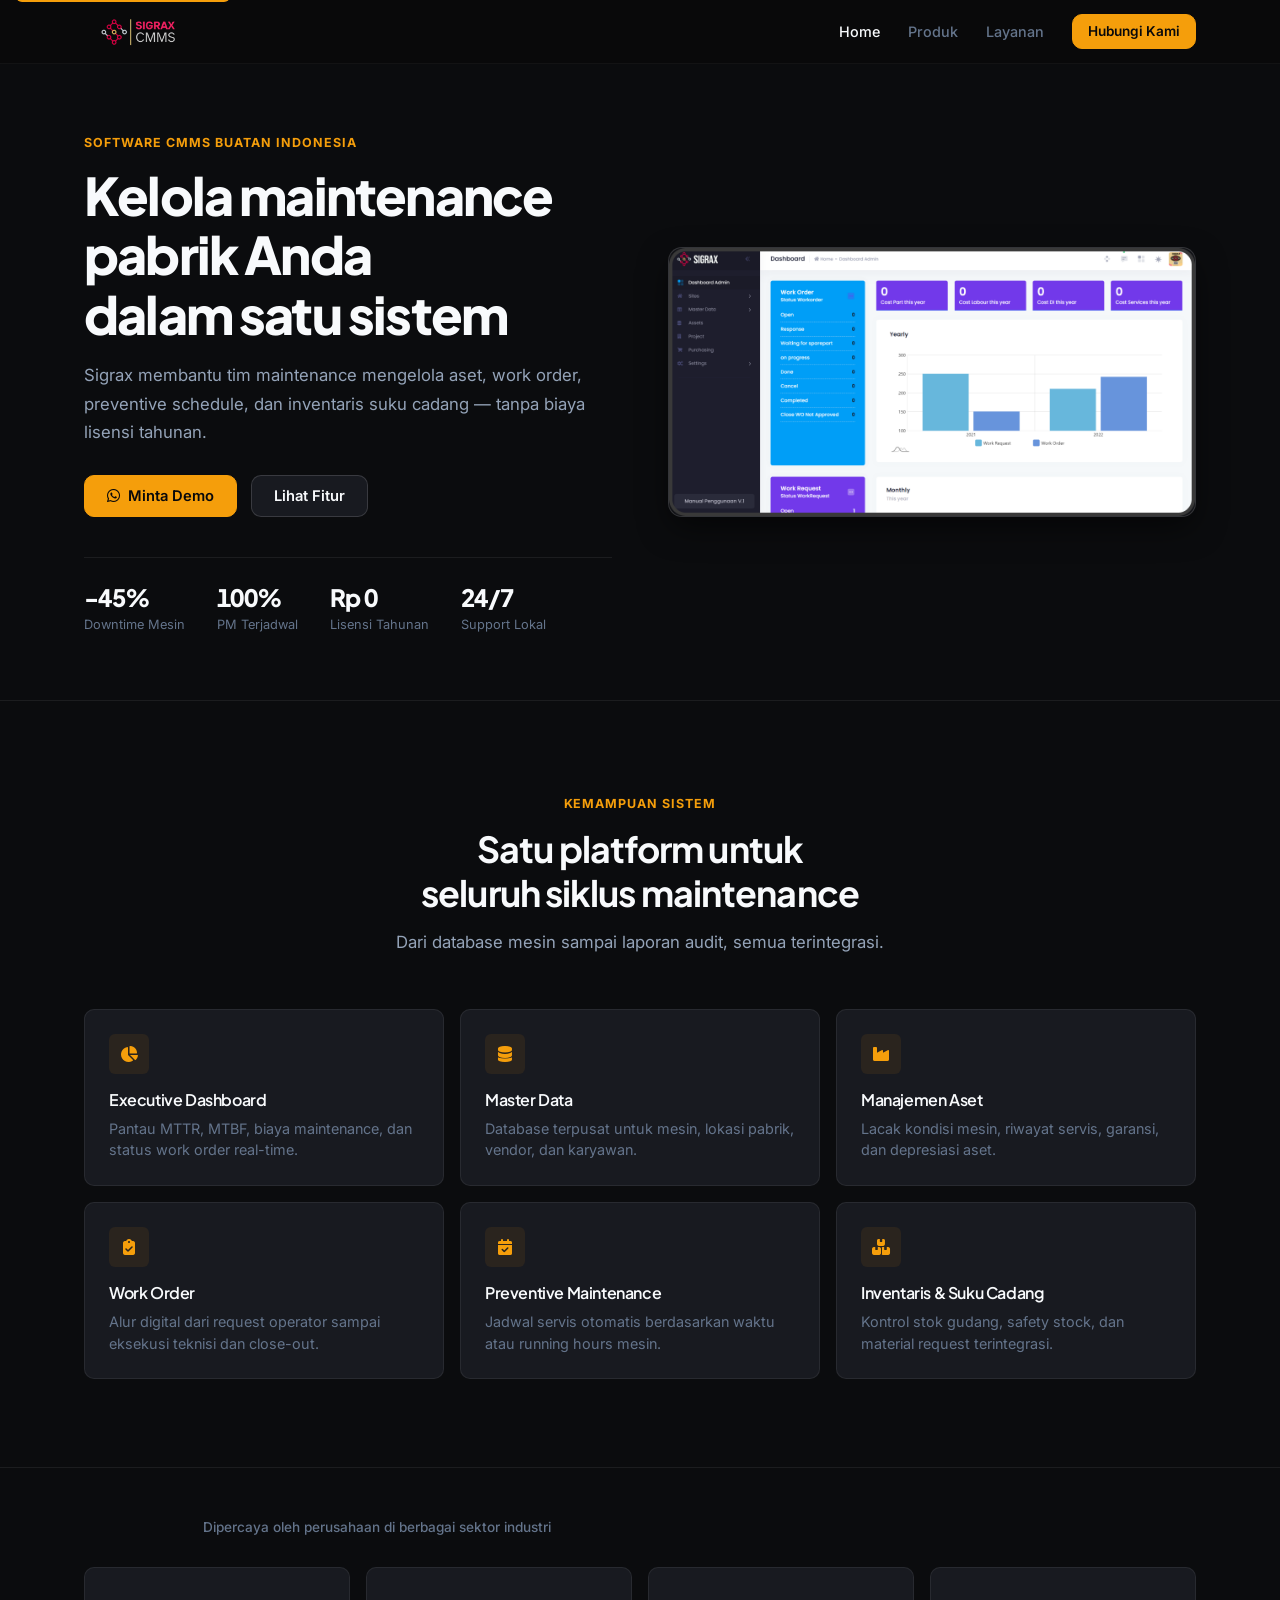
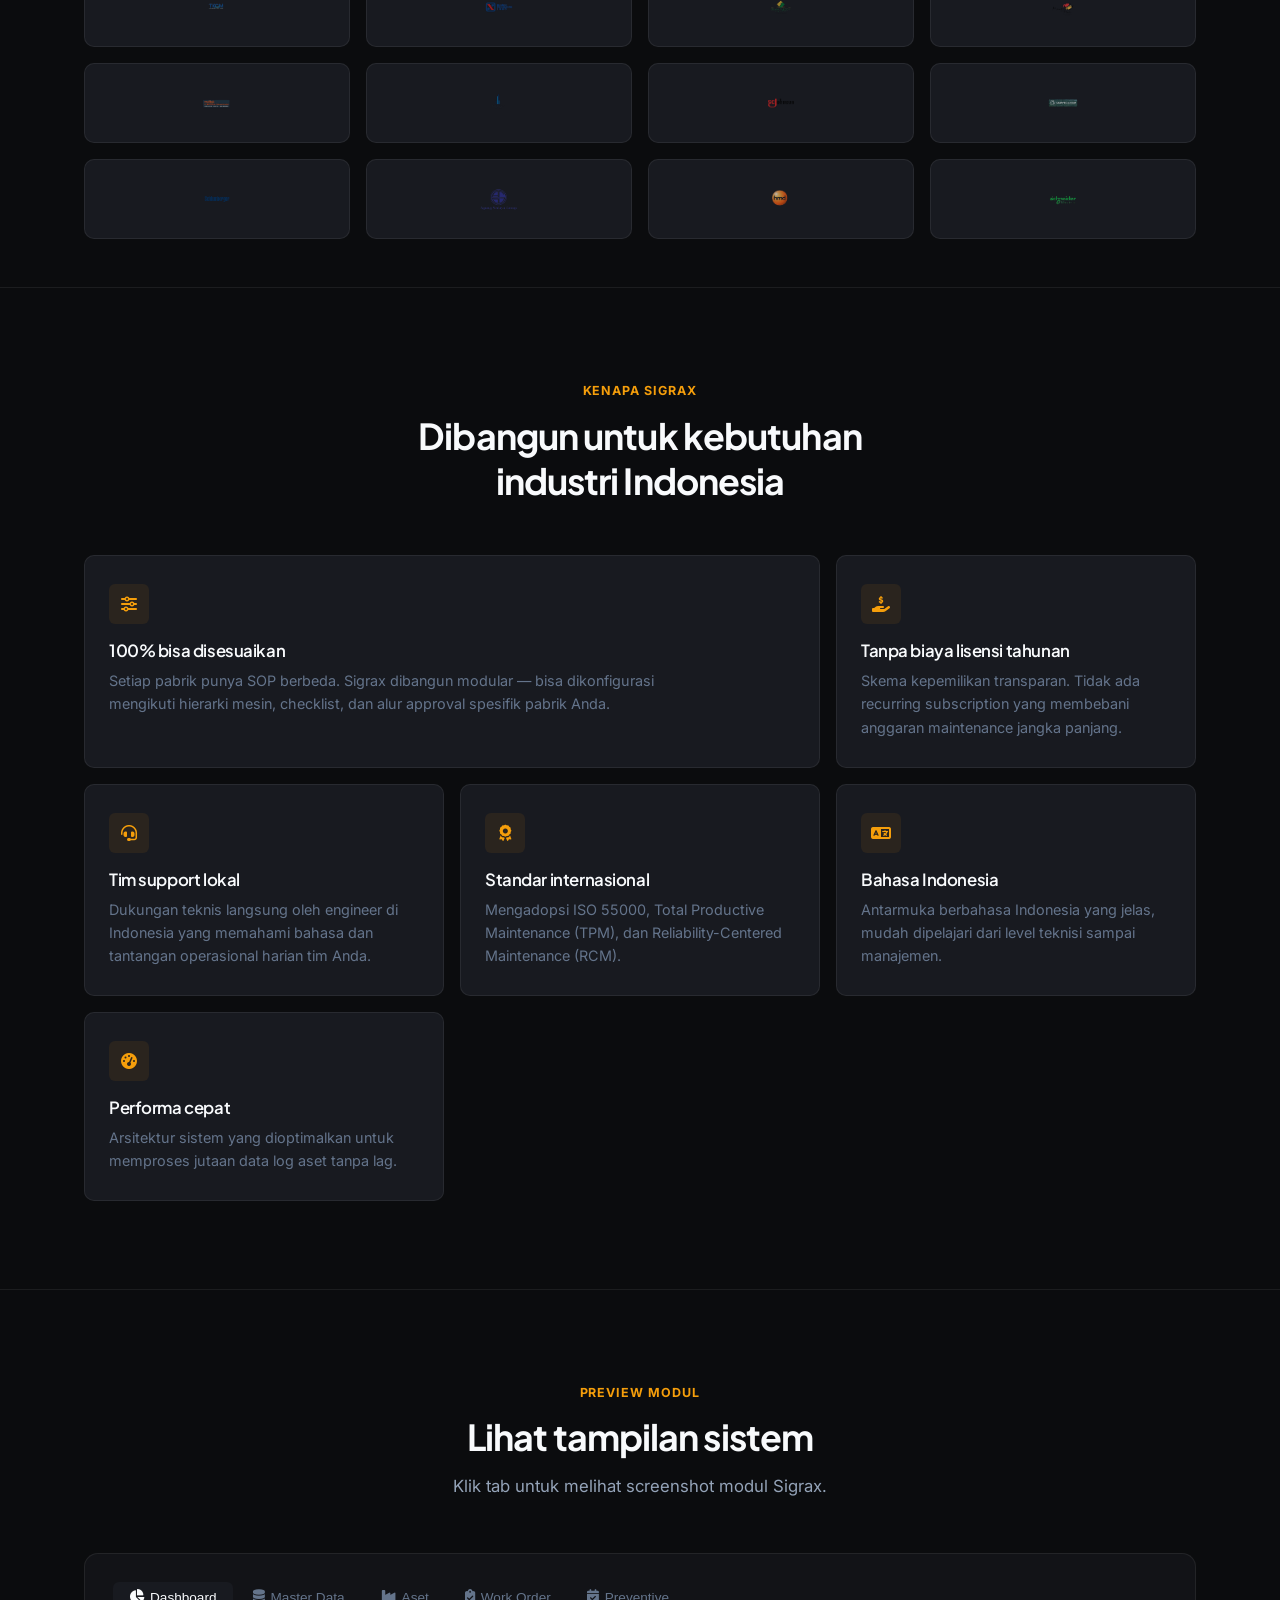
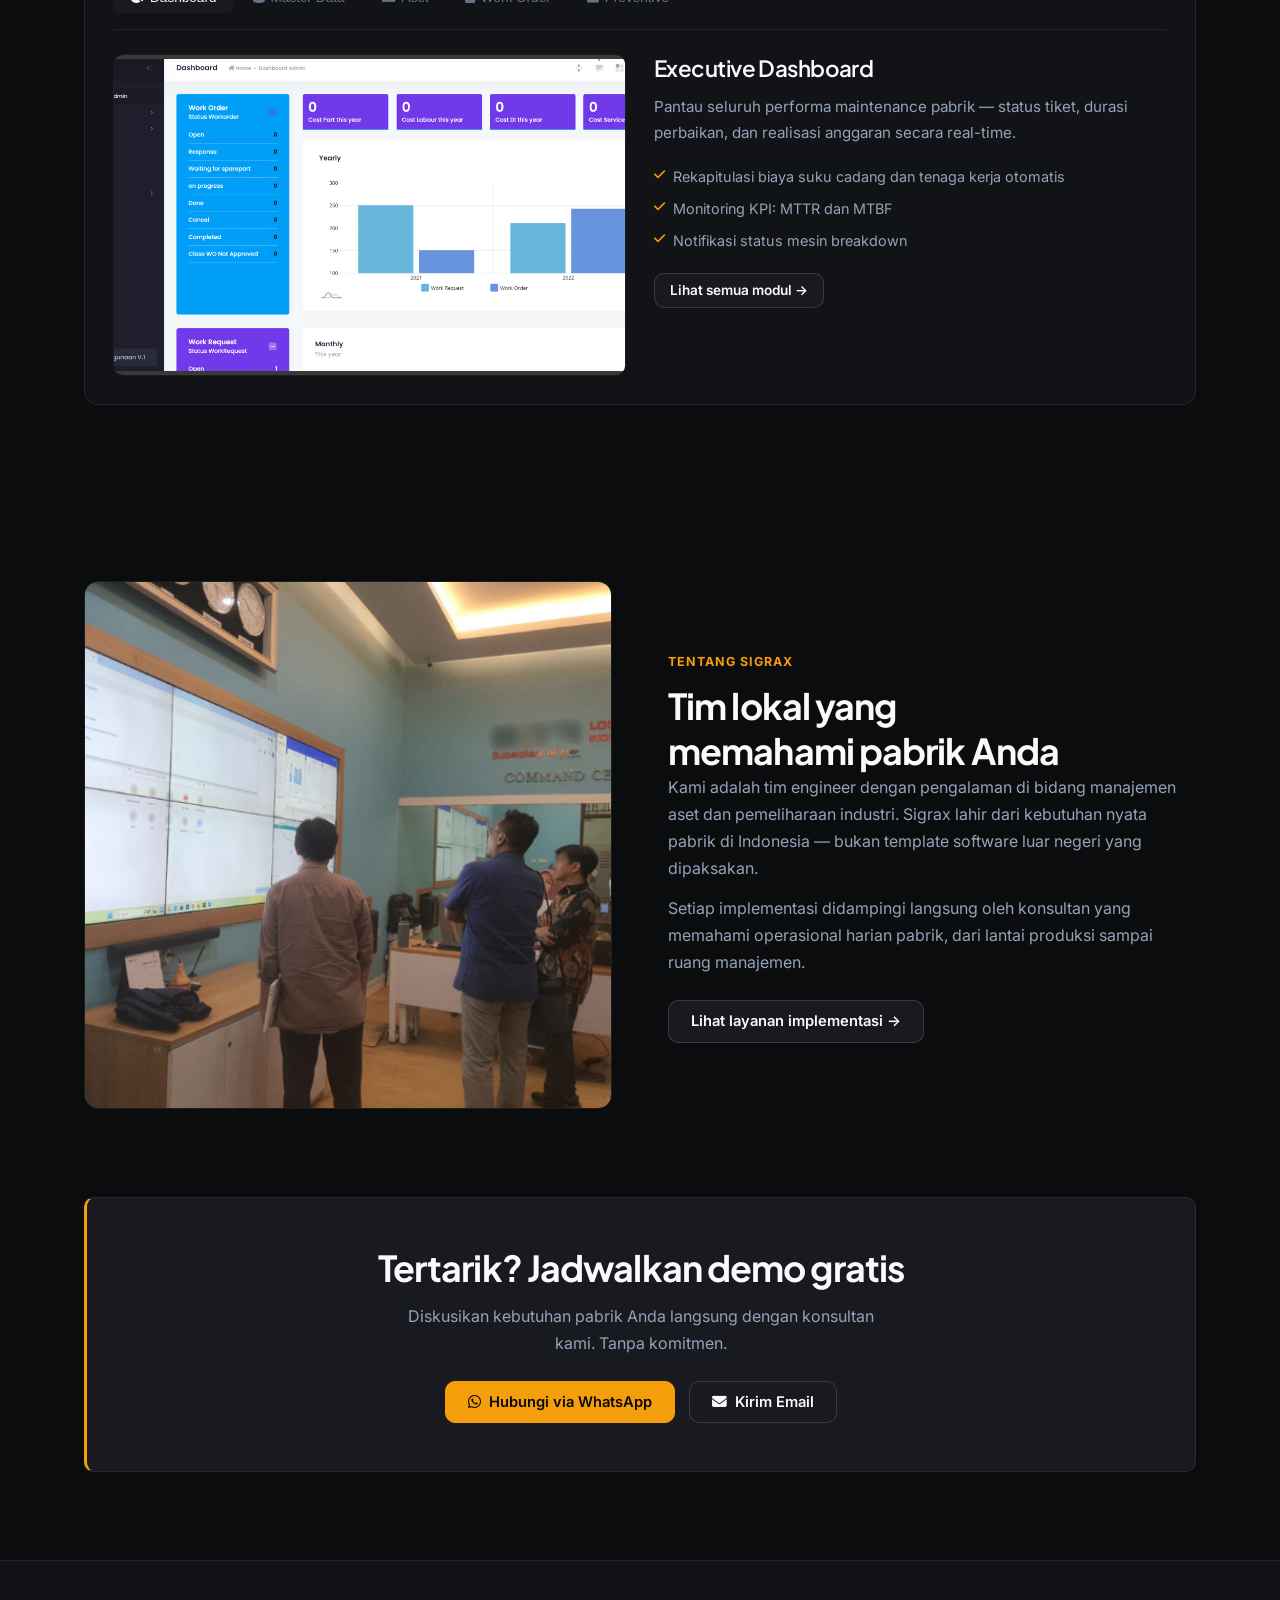
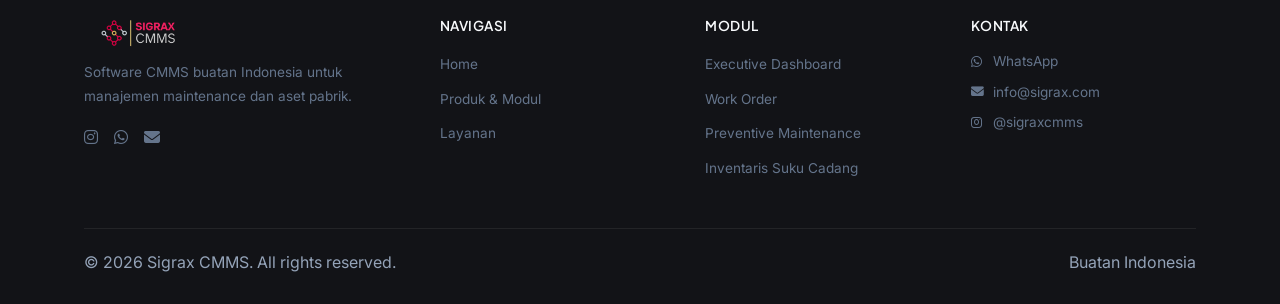
==== commit 3f97a4d3: "feat(design): apply redesign-existing-projects audit standards - Upgraded typography with balanced h" ====
--- a/index.html
+++ b/index.html
@@ -50,15 +50,16 @@
   <link rel="stylesheet" href="css/style.css" />
 </head>
 <body>
+  <a href="#main-content" class="skip-link">Lewati ke konten utama</a>
 
   <header>
-    <nav class="site-navbar">
+    <nav class="site-navbar" aria-label="Navigasi Utama">
       <div class="container navbar-inner">
-        <a href="index.html" class="navbar-brand">
-          <img src="assets/brand/logo.png" alt="Sigrax CMMS" class="brand-logo" />
+        <a href="index.html" class="navbar-brand" aria-label="Sigrax CMMS Beranda">
+          <img src="assets/brand/logo.png" alt="Sigrax CMMS Logo" class="brand-logo" />
         </a>
 
-        <button class="mobile-toggle" aria-label="Menu" aria-expanded="false">
+        <button class="mobile-toggle" aria-label="Buka Menu" aria-expanded="false">
           <i class="fas fa-bars"></i>
         </button>
 
@@ -87,7 +88,7 @@
     </nav>
   </header>
 
-  <main>
+  <main id="main-content">
     <!-- Hero -->
     <section class="hero-section">
       <div class="container">
@@ -110,19 +111,19 @@
 
             <div class="hero-stats-row">
               <div class="hero-stat-item">
-                <h4>-45%</h4>
-                <p>Downtime</p>
+                <h4 class="tabular-nums">-45%</h4>
+                <p>Downtime Mesin</p>
               </div>
               <div class="hero-stat-item">
-                <h4>100%</h4>
+                <h4 class="tabular-nums">100%</h4>
                 <p>PM Terjadwal</p>
               </div>
               <div class="hero-stat-item">
-                <h4>Rp 0</h4>
+                <h4 class="tabular-nums">Rp 0</h4>
                 <p>Lisensi Tahunan</p>
               </div>
               <div class="hero-stat-item">
-                <h4>24/7</h4>
+                <h4 class="tabular-nums">24/7</h4>
                 <p>Support Lokal</p>
               </div>
             </div>
--- a/css/style.css
+++ b/css/style.css
@@ -1,79 +1,121 @@
 /* ==========================================================================
-   SIGRAX CMMS — Clean B2B Design System
+   SIGRAX CMMS — Premium Engineered B2B Design System
+   Audited & Upgraded via redesign-existing-projects
    ========================================================================== */
 
-@import url('https://fonts.googleapis.com/css2?family=Inter:wght@400;500;600;700&family=Plus+Jakarta+Sans:wght@500;600;700;800&display=swap');
+@import url('https://fonts.googleapis.com/css2?family=Inter:wght@400;500;600;700&family=Plus+Jakarta+Sans:ital,wght@0,500;0,600;0,700;0,800;1,500&display=swap');
 
 :root {
-  --bg-primary: #09090b;
-  --bg-secondary: #111113;
-  --bg-surface: #18181b;
-  --bg-surface-hover: #1f1f23;
-  --bg-elevated: #27272a;
-
+  /* Surface Palette: Neutral Engineered Dark */
+  --bg-primary: #0b0c0e;
+  --bg-secondary: #121317;
+  --bg-surface: #181a20;
+  --bg-surface-hover: #1f2129;
+  --bg-elevated: #262933;
+
+  /* Single Restrained Accent */
   --accent: #f59e0b;
   --accent-hover: #d97706;
   --accent-subtle: rgba(245, 158, 11, 0.08);
-  --accent-border: rgba(245, 158, 11, 0.25);
-
-  --text-primary: #fafafa;
-  --text-secondary: #a1a1aa;
-  --text-muted: #71717a;
+  --accent-border: rgba(245, 158, 11, 0.22);
+  --accent-glow: rgba(245, 158, 11, 0.12);
+
+  /* Precise Typography Scale */
+  --text-primary: #f8fafc;
+  --text-secondary: #94a3b8;
+  --text-muted: #64748b;
   --text-dark: #09090b;
 
-  --border: rgba(255, 255, 255, 0.06);
-  --border-hover: rgba(255, 255, 255, 0.12);
-
-  --shadow-sm: 0 1px 2px rgba(0, 0, 0, 0.3);
-  --shadow-md: 0 4px 12px rgba(0, 0, 0, 0.4);
-  --shadow-lg: 0 8px 30px rgba(0, 0, 0, 0.5);
-
-  --container-max: 1120px;
+  /* Borders & Shadows */
+  --border: rgba(255, 255, 255, 0.07);
+  --border-hover: rgba(255, 255, 255, 0.14);
+  --border-focus: var(--accent);
+
+  --shadow-sm: 0 1px 3px rgba(0, 0, 0, 0.35);
+  --shadow-md: 0 4px 16px -2px rgba(0, 0, 0, 0.45);
+  --shadow-lg: 0 12px 32px -4px rgba(0, 0, 0, 0.6);
+
+  /* Layout & Radii */
+  --container-max: 1160px;
   --nav-height: 64px;
   --radius-sm: 6px;
   --radius-md: 10px;
   --radius-lg: 14px;
-  --radius-xl: 18px;
-
-  --transition: 0.15s ease;
-}
-
-/* --- Reset --- */
+  --radius-xl: 20px;
+  --radius-full: 9999px;
+
+  --transition-fast: 0.15s ease;
+  --transition-smooth: 0.25s cubic-bezier(0.16, 1, 0.3, 1);
+}
+
+/* --- Reset & Global Accessibility --- */
 *, *::before, *::after { box-sizing: border-box; margin: 0; padding: 0; }
-html { scroll-behavior: smooth; font-size: 16px; }
+html { scroll-behavior: smooth; font-size: 16px; color-scheme: dark; }
 
 body {
-  font-family: 'Inter', -apple-system, BlinkMacSystemFont, sans-serif;
+  font-family: 'Inter', -apple-system, BlinkMacSystemFont, 'Segoe UI', Roboto, sans-serif;
   background: var(--bg-primary);
   color: var(--text-secondary);
-  line-height: 1.6;
+  line-height: 1.65;
   overflow-x: hidden;
   -webkit-font-smoothing: antialiased;
-}
-
-/* --- Typography --- */
+  -moz-osx-font-smoothing: grayscale;
+}
+
+/* Accessible Skip Link */
+.skip-link {
+  position: absolute;
+  top: -40px;
+  left: 16px;
+  background: var(--accent);
+  color: var(--text-dark);
+  padding: 8px 16px;
+  border-radius: var(--radius-sm);
+  font-weight: 600;
+  z-index: 9999;
+  transition: top var(--transition-fast);
+}
+.skip-link:focus {
+  top: 16px;
+}
+
+/* Universal Keyboard Focus Ring */
+:focus-visible {
+  outline: 2px solid var(--accent);
+  outline-offset: 3px;
+}
+
+/* --- Typography Hierarchy --- */
 h1, h2, h3, h4, h5, h6 {
-  font-family: 'Plus Jakarta Sans', 'Inter', sans-serif;
+  font-family: 'Plus Jakarta Sans', sans-serif;
   color: var(--text-primary);
   font-weight: 700;
-  line-height: 1.3;
-  letter-spacing: -0.02em;
-}
-
-h1 { font-size: clamp(2rem, 4vw, 3rem); }
-h2 { font-size: clamp(1.5rem, 3vw, 2.25rem); }
-h3 { font-size: 1.25rem; }
-h4 { font-size: 1.1rem; }
-p { color: var(--text-secondary); font-size: 1rem; line-height: 1.7; }
-
-a { color: var(--accent); text-decoration: none; transition: color var(--transition); }
+  line-height: 1.25;
+  letter-spacing: -0.025em;
+  text-wrap: balance;
+}
+
+h1 { font-size: clamp(2.1rem, 4.2vw, 3.25rem); font-weight: 800; letter-spacing: -0.035em; line-height: 1.15; }
+h2 { font-size: clamp(1.6rem, 2.8vw, 2.35rem); letter-spacing: -0.025em; }
+h3 { font-size: 1.2rem; font-weight: 600; }
+h4 { font-size: 1.05rem; font-weight: 600; }
+
+p {
+  color: var(--text-secondary);
+  font-size: 1rem;
+  line-height: 1.7;
+  max-width: 65ch;
+}
+
+a { color: var(--accent); text-decoration: none; transition: color var(--transition-fast); }
 a:hover { color: var(--accent-hover); }
 img { max-width: 100%; height: auto; display: block; }
 
 .text-accent { color: var(--accent); }
 .text-muted { color: var(--text-muted); }
-
-/* --- Layout --- */
+.tabular-nums { font-variant-numeric: tabular-nums; }
+
+/* --- Layout System --- */
 .container {
   width: 100%;
   max-width: var(--container-max);
@@ -82,53 +124,67 @@
 }
 
 .section {
-  padding: 80px 0;
+  padding: 88px 0;
 }
 
 .section-header {
-  max-width: 600px;
-  margin: 0 auto 48px;
+  max-width: 620px;
+  margin: 0 auto 52px;
   text-align: center;
 }
 
 .section-header p {
-  margin-top: 12px;
+  margin: 12px auto 0;
+  font-size: 1.05rem;
 }
 
 .section-label {
-  display: inline-block;
-  font-size: 0.8rem;
-  font-weight: 600;
+  display: inline-flex;
+  align-items: center;
+  gap: 6px;
+  font-size: 0.78rem;
+  font-weight: 700;
+  text-transform: uppercase;
+  letter-spacing: 0.08em;
   color: var(--accent);
   margin-bottom: 12px;
-  letter-spacing: 0.03em;
-}
-
-/* --- Buttons --- */
+}
+
+/* --- Refined Buttons --- */
 .btn {
   display: inline-flex;
   align-items: center;
+  justify-content: center;
   gap: 8px;
   font-family: 'Inter', sans-serif;
   font-weight: 600;
-  font-size: 0.9rem;
-  padding: 10px 20px;
+  font-size: 0.92rem;
+  padding: 10px 22px;
   border-radius: var(--radius-md);
-  border: none;
+  border: 1px solid transparent;
   cursor: pointer;
-  transition: all var(--transition);
+  transition: all var(--transition-smooth);
   text-decoration: none;
   line-height: 1.4;
+  user-select: none;
+}
+
+.btn:active {
+  transform: translateY(1px) scale(0.985);
 }
 
 .btn-primary {
   background: var(--accent);
   color: var(--text-dark);
+  border-color: var(--accent);
 }
 
 .btn-primary:hover {
   background: var(--accent-hover);
+  border-color: var(--accent-hover);
   color: var(--text-dark);
+  transform: translateY(-1px);
+  box-shadow: 0 4px 12px rgba(245, 158, 11, 0.25);
 }
 
 .btn-secondary {
@@ -139,19 +195,20 @@
 
 .btn-secondary:hover {
   background: var(--bg-surface-hover);
-  border-color: rgba(255, 255, 255, 0.18);
+  border-color: rgba(255, 255, 255, 0.22);
   color: var(--text-primary);
+  transform: translateY(-1px);
 }
 
 .btn-sm {
-  padding: 7px 14px;
+  padding: 7px 15px;
   font-size: 0.85rem;
 }
 
 .btn-group {
   display: flex;
   align-items: center;
-  gap: 12px;
+  gap: 14px;
   flex-wrap: wrap;
 }
 
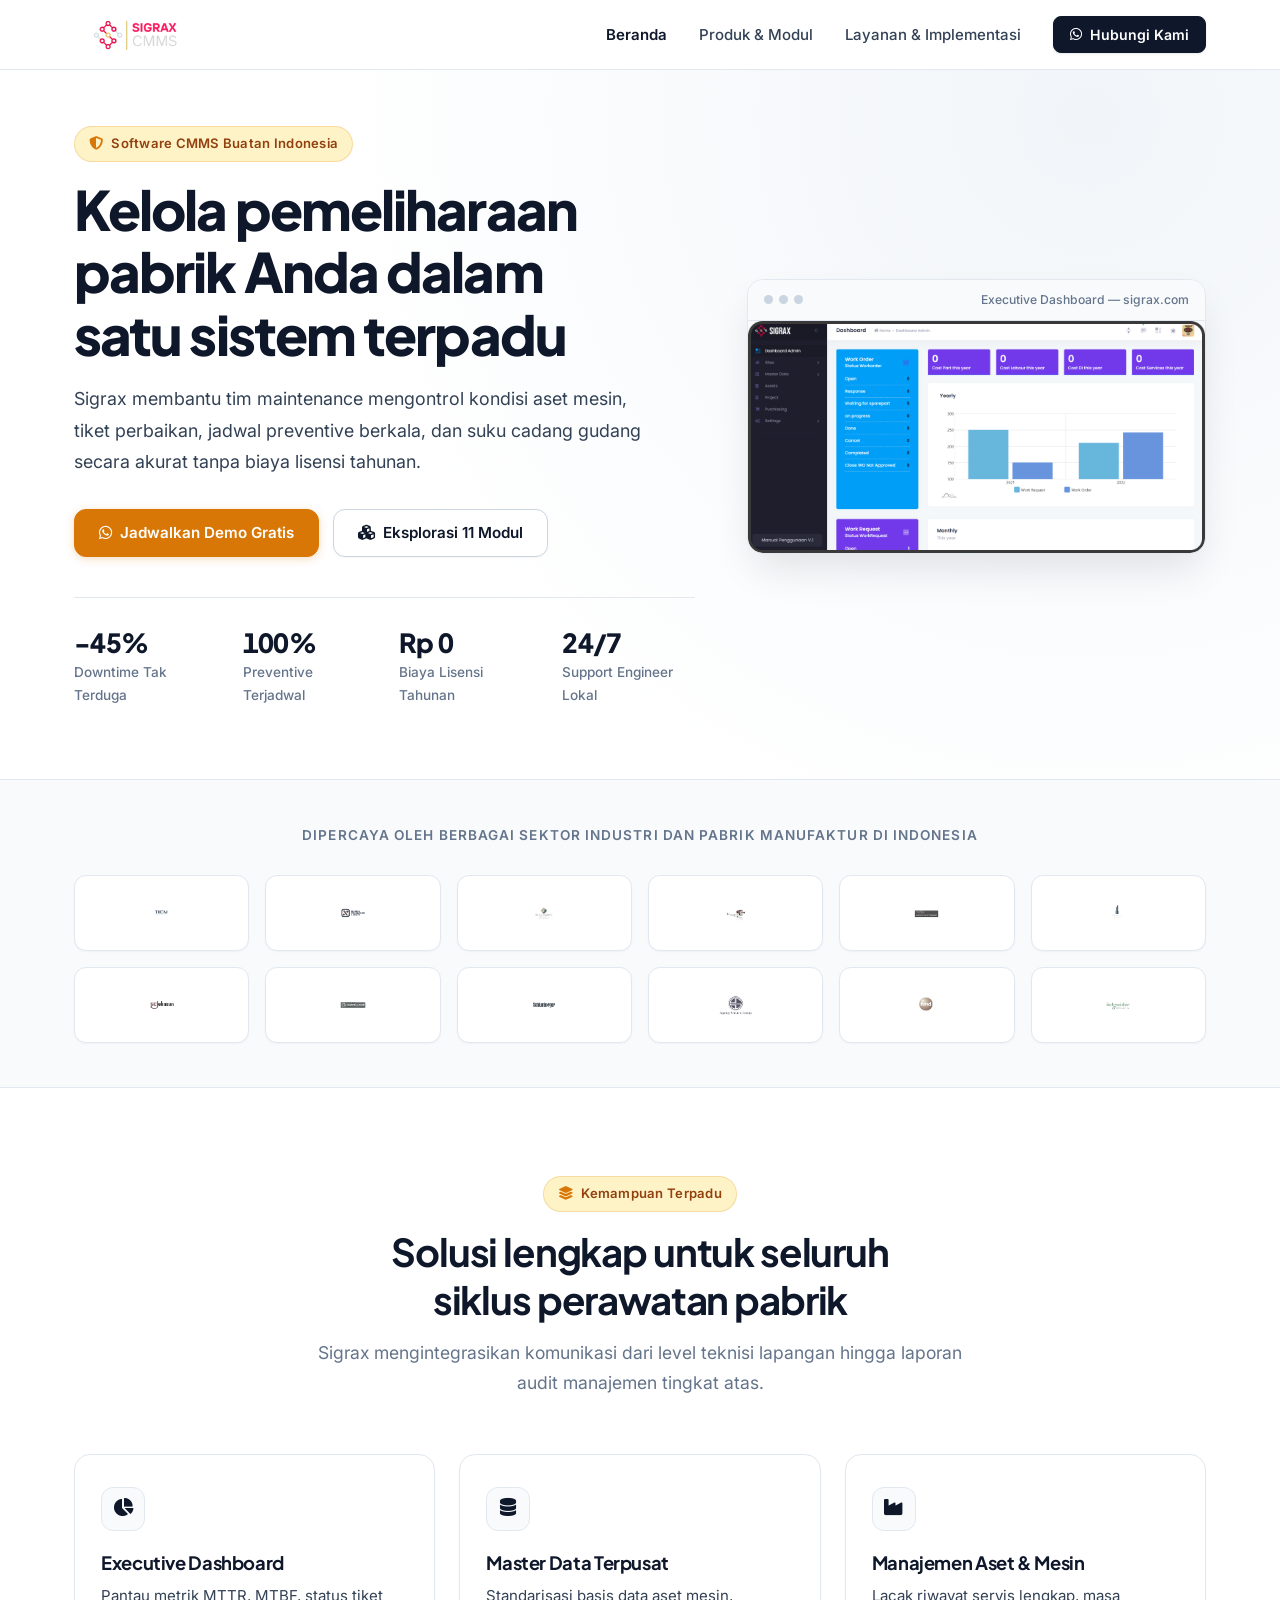
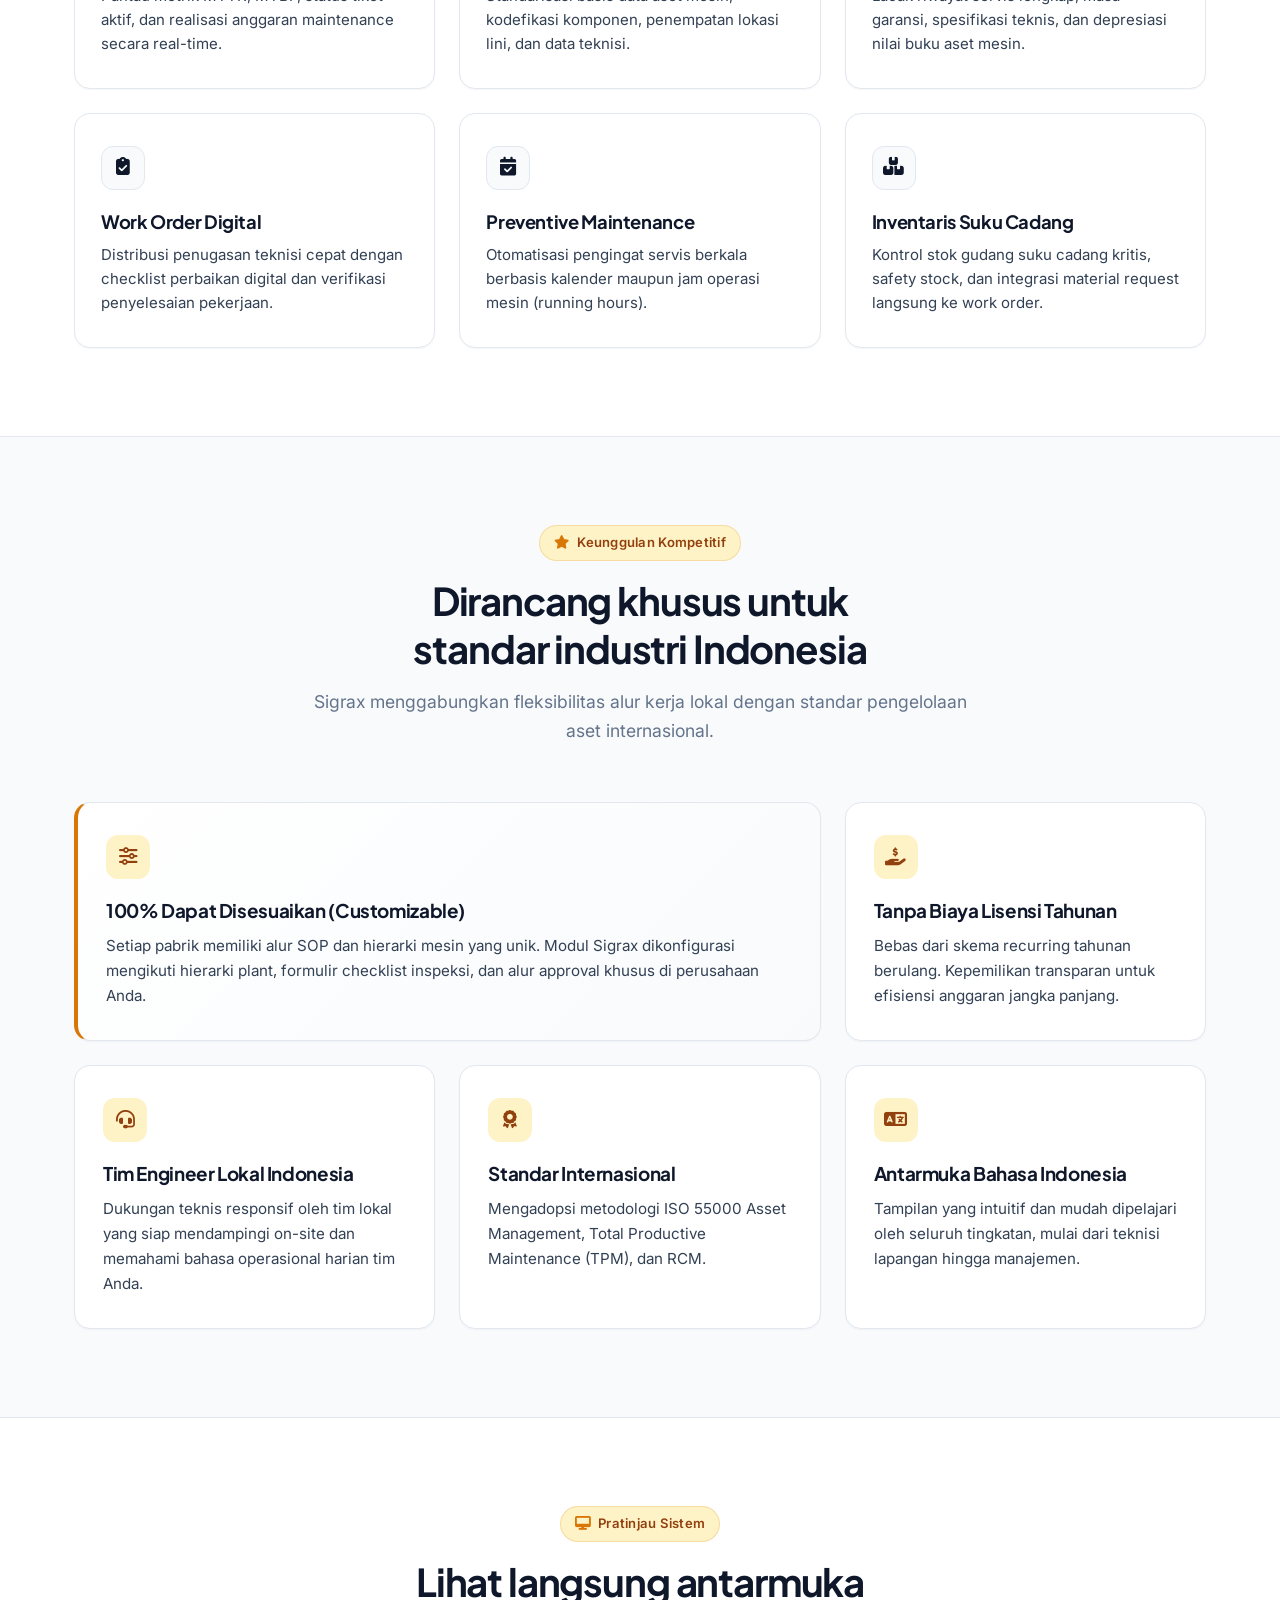
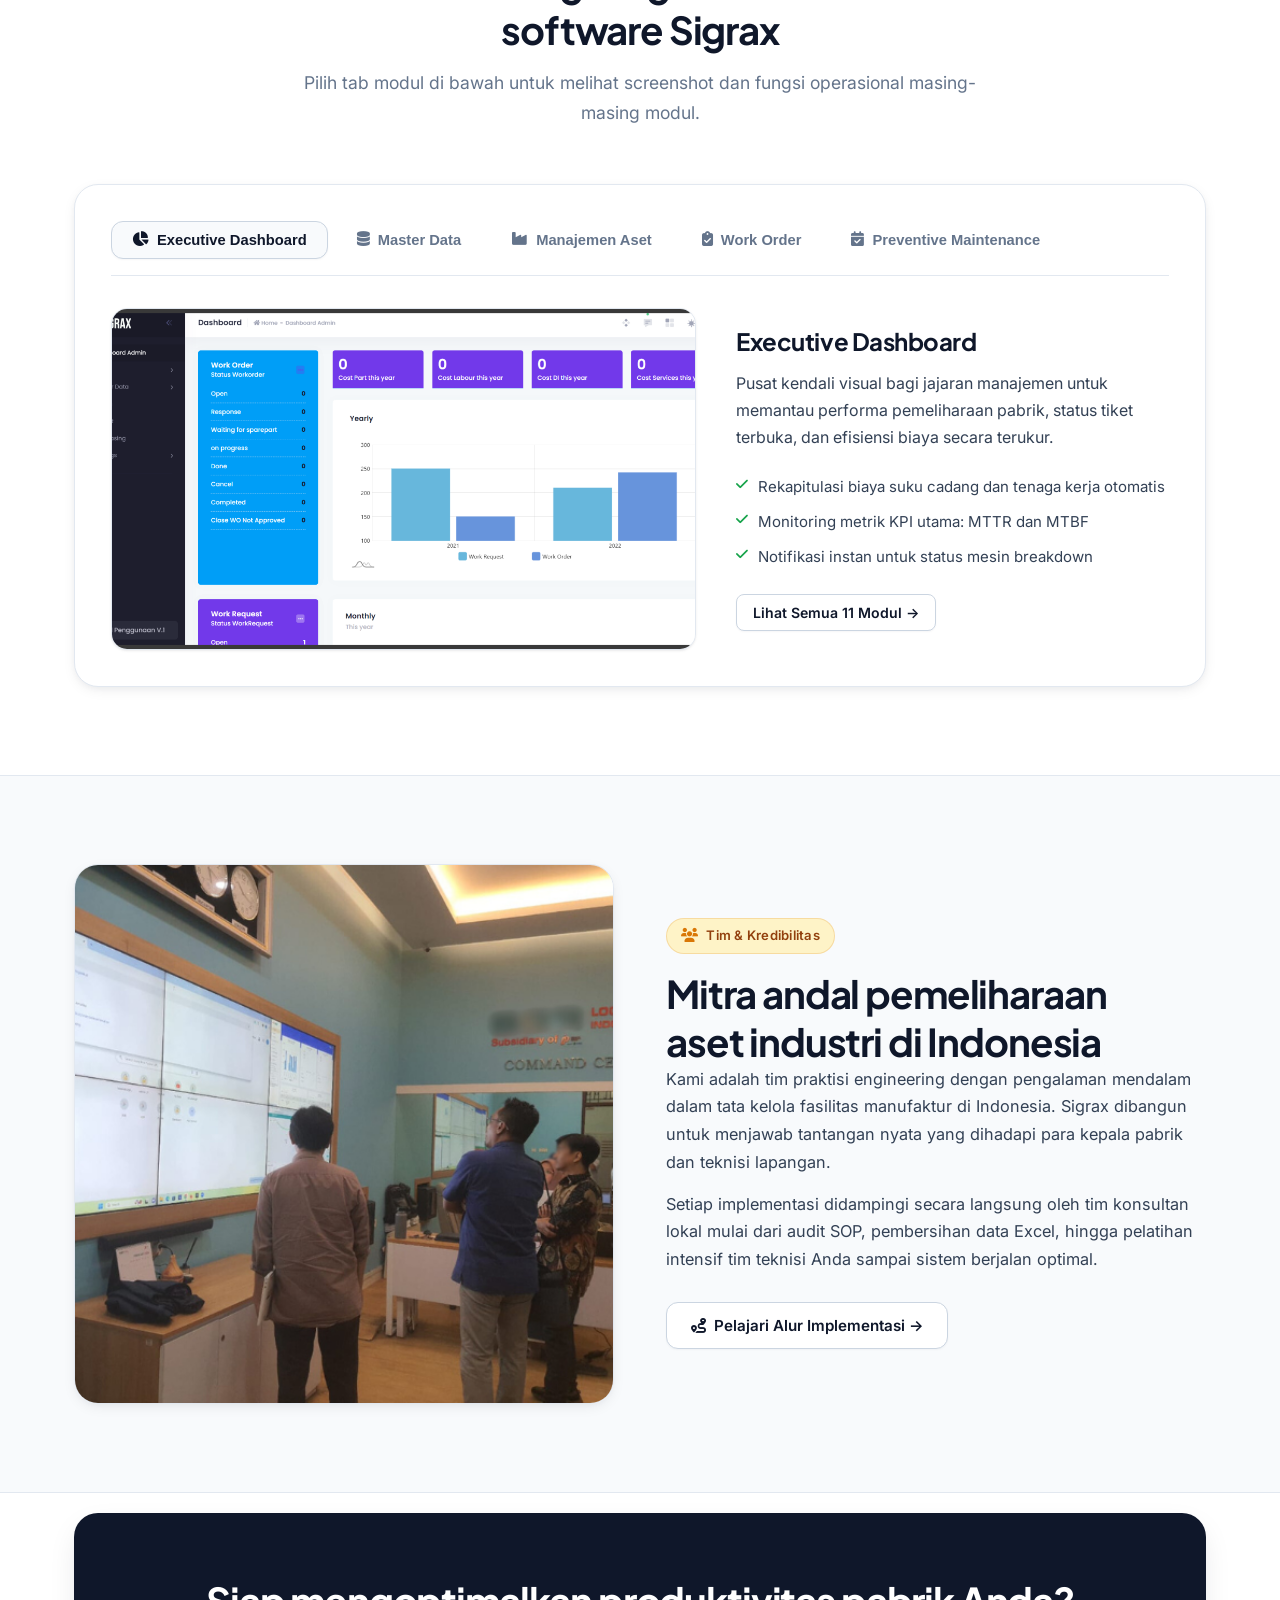
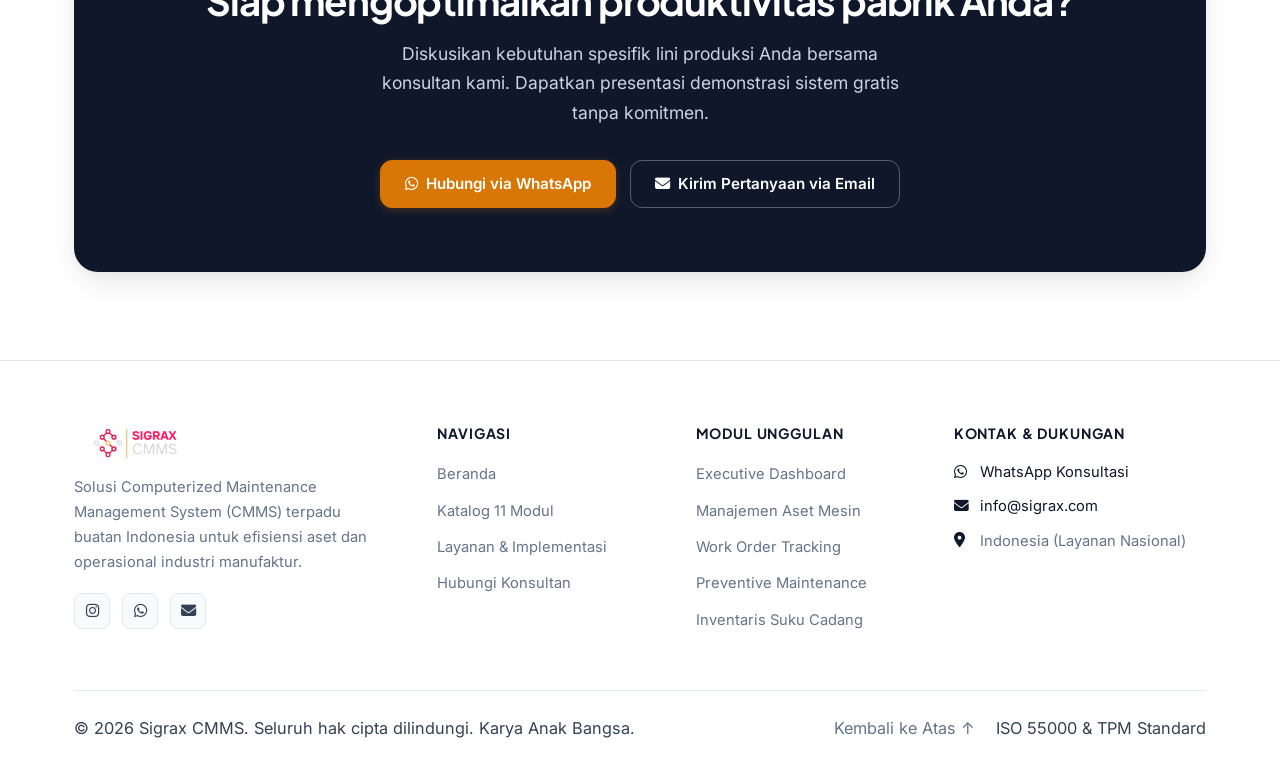
==== commit b75ed05d: "redesign: full clean & bright enterprise B2B redesign (high readability, slate theme)" ====
--- a/index.html
+++ b/index.html
@@ -3,26 +3,29 @@
 <head>
   <meta charset="UTF-8" />
   <meta name="viewport" content="width=device-width, initial-scale=1.0" />
-  <title>Sigrax CMMS — Software Maintenance Pabrik Buatan Indonesia</title>
-  <meta name="description" content="Sigrax adalah software CMMS buatan Indonesia yang fleksibel, berstandar internasional, tanpa biaya lisensi tahunan, didukung tim lokal 24/7." />
+  <title>Sigrax CMMS — Software Maintenance Pabrik Terpadu Buatan Indonesia</title>
+  <meta name="description" content="Sigrax adalah software Computerized Maintenance Management System (CMMS) karya anak bangsa yang fleksibel, berstandar internasional, tanpa biaya lisensi tahunan, didukung tim lokal 24/7." />
   <meta name="keywords" content="CMMS Indonesia, software maintenance pabrik, preventive maintenance, manajemen aset industri, ISO 55000, TPM software, work order management" />
   <meta name="author" content="Sigrax CMMS" />
   <meta name="robots" content="index, follow" />
   <link rel="canonical" href="https://sigrax.com/" />
 
+  <!-- Open Graph / Social Media -->
   <meta property="og:type" content="website" />
   <meta property="og:url" content="https://sigrax.com/" />
-  <meta property="og:title" content="Sigrax CMMS — Software Maintenance Pabrik Buatan Indonesia" />
-  <meta property="og:description" content="Software CMMS buatan Indonesia. Kelola maintenance pabrik tanpa biaya lisensi tahunan." />
+  <meta property="og:title" content="Sigrax CMMS — Software Maintenance Pabrik Terpadu" />
+  <meta property="og:description" content="Tingkatkan uptime mesin pabrik, otomatisasi jadwal preventive maintenance, dan kelola seluruh aset industri tanpa biaya lisensi tahunan." />
   <meta property="og:image" content="assets/screenshots/dashboard.png" />
   <meta property="og:locale" content="id_ID" />
   <meta property="og:site_name" content="Sigrax CMMS" />
 
+  <!-- Twitter Card -->
   <meta name="twitter:card" content="summary_large_image" />
   <meta name="twitter:title" content="Sigrax CMMS — Software Maintenance Pabrik" />
-  <meta name="twitter:description" content="Software CMMS buatan Indonesia dengan 11 modul terintegrasi." />
+  <meta name="twitter:description" content="Software CMMS buatan Indonesia untuk manajemen aset dan pemeliharaan industri." />
   <meta name="twitter:image" content="assets/screenshots/dashboard.png" />
 
+  <!-- Schema.org JSON-LD -->
   <script type="application/ld+json">
   {
     "@context": "https://schema.org",
@@ -30,12 +33,12 @@
     "name": "Sigrax CMMS",
     "operatingSystem": "Web, Windows, Linux, Android, iOS",
     "applicationCategory": "BusinessApplication",
-    "description": "Computerized Maintenance Management System for industrial manufacturing in Indonesia.",
+    "description": "Enterprise Computerized Maintenance Management System for manufacturing in Indonesia.",
     "offers": {
       "@type": "Offer",
       "price": "0",
       "priceCurrency": "IDR",
-      "description": "Zero Annual License Fee"
+      "description": "Zero Annual License Fee Model"
     },
     "author": {
       "@type": "Organization",
@@ -45,13 +48,19 @@
   }
   </script>
 
+  <!-- Favicon & Icons -->
   <link rel="icon" type="image/png" href="assets/brand/logo.png" />
   <link rel="stylesheet" href="https://cdnjs.cloudflare.com/ajax/libs/font-awesome/6.5.1/css/all.min.css" />
+  
+  <!-- Clean Light Design System -->
   <link rel="stylesheet" href="css/style.css" />
 </head>
 <body>
+
+  <!-- Accessible Skip Link -->
   <a href="#main-content" class="skip-link">Lewati ke konten utama</a>
 
+  <!-- Top Navigation -->
   <header>
     <nav class="site-navbar" aria-label="Navigasi Utama">
       <div class="container navbar-inner">
@@ -59,27 +68,27 @@
           <img src="assets/brand/logo.png" alt="Sigrax CMMS Logo" class="brand-logo" />
         </a>
 
-        <button class="mobile-toggle" aria-label="Buka Menu" aria-expanded="false">
+        <button class="mobile-toggle" aria-label="Buka Menu Navigasi" aria-expanded="false">
           <i class="fas fa-bars"></i>
         </button>
 
         <ul class="nav-links">
-          <li><a href="index.html" class="nav-link active">Home</a></li>
-          <li><a href="features.html" class="nav-link">Produk</a></li>
-          <li><a href="services.html" class="nav-link">Layanan</a></li>
+          <li><a href="index.html" class="nav-link active">Beranda</a></li>
+          <li><a href="features.html" class="nav-link">Produk &amp; Modul</a></li>
+          <li><a href="services.html" class="nav-link">Layanan &amp; Implementasi</a></li>
           <li class="nav-dropdown">
             <a href="https://wa.link/18xqmd" target="_blank" rel="noopener noreferrer" class="btn btn-primary btn-sm">
-              Hubungi Kami
+              <i class="fab fa-whatsapp"></i> Hubungi Kami
             </a>
             <div class="dropdown-panel">
               <a href="https://wa.link/18xqmd" target="_blank" rel="noopener noreferrer" class="dropdown-item">
-                <i class="fab fa-whatsapp"></i> WhatsApp
+                <i class="fab fa-whatsapp"></i> WhatsApp Konsultasi
               </a>
               <a href="mailto:info@sigrax.com" class="dropdown-item">
-                <i class="fas fa-envelope"></i> Email
+                <i class="fas fa-envelope"></i> Email Resmi
               </a>
               <a href="https://www.instagram.com/sigraxcmms" target="_blank" rel="noopener noreferrer" class="dropdown-item">
-                <i class="fab fa-instagram"></i> Instagram
+                <i class="fab fa-instagram"></i> Instagram Kami
               </a>
             </div>
           </li>
@@ -89,303 +98,326 @@
   </header>
 
   <main id="main-content">
-    <!-- Hero -->
+    <!-- Hero Section -->
     <section class="hero-section">
       <div class="container">
         <div class="hero-grid">
+          <!-- Text Content -->
           <div class="hero-content">
-            <span class="section-label">Software CMMS Buatan Indonesia</span>
-            <h1>Kelola maintenance pabrik Anda dalam satu sistem</h1>
+            <div class="pill-badge">
+              <i class="fas fa-shield-halved"></i> Software CMMS Buatan Indonesia
+            </div>
+            <h1>Kelola pemeliharaan pabrik Anda dalam satu sistem terpadu</h1>
             <p class="hero-subtitle">
-              Sigrax membantu tim maintenance mengelola aset, work order, preventive schedule, dan inventaris suku cadang — tanpa biaya lisensi tahunan.
+              Sigrax membantu tim maintenance mengontrol kondisi aset mesin, tiket perbaikan, jadwal preventive berkala, dan suku cadang gudang secara akurat tanpa biaya lisensi tahunan.
             </p>
 
             <div class="btn-group">
-              <a href="https://wa.link/18xqmd" target="_blank" rel="noopener noreferrer" class="btn btn-primary">
-                <i class="fab fa-whatsapp"></i> Minta Demo
+              <a href="https://wa.link/18xqmd" target="_blank" rel="noopener noreferrer" class="btn btn-accent">
+                <i class="fab fa-whatsapp"></i> Jadwalkan Demo Gratis
               </a>
               <a href="features.html" class="btn btn-secondary">
-                Lihat Fitur
+                <i class="fas fa-cubes"></i> Eksplorasi 11 Modul
               </a>
             </div>
 
             <div class="hero-stats-row">
               <div class="hero-stat-item">
                 <h4 class="tabular-nums">-45%</h4>
-                <p>Downtime Mesin</p>
+                <p>Downtime Tak Terduga</p>
               </div>
               <div class="hero-stat-item">
                 <h4 class="tabular-nums">100%</h4>
-                <p>PM Terjadwal</p>
+                <p>Preventive Terjadwal</p>
               </div>
               <div class="hero-stat-item">
                 <h4 class="tabular-nums">Rp 0</h4>
-                <p>Lisensi Tahunan</p>
+                <p>Biaya Lisensi Tahunan</p>
               </div>
               <div class="hero-stat-item">
                 <h4 class="tabular-nums">24/7</h4>
-                <p>Support Lokal</p>
+                <p>Support Engineer Lokal</p>
               </div>
             </div>
           </div>
 
+          <!-- Hero Screenshot Mockup -->
           <div class="hero-visual">
-            <div class="hero-screenshot" data-lightbox="true" data-src="assets/screenshots/dashboard.png" data-title="Executive Dashboard" data-desc="Dashboard analitik real-time untuk monitoring biaya, work order, dan efisiensi maintenance.">
-              <img src="assets/screenshots/dashboard.png" alt="Dashboard Sigrax CMMS" />
-            </div>
-          </div>
-        </div>
-      </div>
-    </section>
-
-    <!-- Capabilities -->
-    <section class="section" style="border-top: 1px solid var(--border);">
+            <div class="mockup-frame" data-lightbox="true" data-src="assets/screenshots/dashboard.png" data-title="Executive Dashboard Sigrax" data-desc="Tampilan visual analitik ringkasan biaya, work order, dan efisiensi mesin secara real-time.">
+              <div class="mockup-header-bar">
+                <div class="mockup-header-dot"></div>
+                <div class="mockup-header-dot"></div>
+                <div class="mockup-header-dot"></div>
+                <span class="mockup-header-title">Executive Dashboard — sigrax.com</span>
+              </div>
+              <div class="mockup-body">
+                <img src="assets/screenshots/dashboard.png" alt="Executive Dashboard Sigrax CMMS" />
+                <div class="image-zoom-hint">
+                  <i class="fas fa-search-plus"></i> Klik untuk memperbesar
+                </div>
+              </div>
+            </div>
+          </div>
+        </div>
+      </div>
+    </section>
+
+    <!-- Client Logos Section -->
+    <section class="clients-section">
+      <div class="container">
+        <p class="clients-title">Dipercaya oleh berbagai sektor industri dan pabrik manufaktur di Indonesia</p>
+        <div class="clients-grid">
+          <div class="client-card"><img src="assets/clients/1.png" alt="Klien Industri Sigrax 1" /></div>
+          <div class="client-card"><img src="assets/clients/2.png" alt="Klien Industri Sigrax 2" /></div>
+          <div class="client-card"><img src="assets/clients/3.png" alt="Klien Industri Sigrax 3" /></div>
+          <div class="client-card"><img src="assets/clients/4.png" alt="Klien Industri Sigrax 4" /></div>
+          <div class="client-card"><img src="assets/clients/5.png" alt="Klien Industri Sigrax 5" /></div>
+          <div class="client-card"><img src="assets/clients/6.png" alt="Klien Industri Sigrax 6" /></div>
+          <div class="client-card"><img src="assets/clients/7.png" alt="Klien Industri Sigrax 7" /></div>
+          <div class="client-card"><img src="assets/clients/8.png" alt="Klien Industri Sigrax 8" /></div>
+          <div class="client-card"><img src="assets/clients/9.png" alt="Klien Industri Sigrax 9" /></div>
+          <div class="client-card"><img src="assets/clients/10.png" alt="Klien Industri Sigrax 10" /></div>
+          <div class="client-card"><img src="assets/clients/11.png" alt="Klien Industri Sigrax 11" /></div>
+          <div class="client-card"><img src="assets/clients/12.png" alt="Klien Industri Sigrax 12" /></div>
+        </div>
+      </div>
+    </section>
+
+    <!-- Capabilities Grid Section -->
+    <section class="section">
       <div class="container">
         <div class="section-header">
-          <span class="section-label">Kemampuan Sistem</span>
-          <h2>Satu platform untuk seluruh siklus maintenance</h2>
-          <p>Dari database mesin sampai laporan audit, semua terintegrasi.</p>
+          <div class="pill-badge"><i class="fas fa-layer-group"></i> Kemampuan Terpadu</div>
+          <h2>Solusi lengkap untuk seluruh siklus perawatan pabrik</h2>
+          <p>Sigrax mengintegrasikan komunikasi dari level teknisi lapangan hingga laporan audit manajemen tingkat atas.</p>
         </div>
 
         <div class="capabilities-grid">
           <div class="capability-card">
-            <div class="capability-icon"><i class="fas fa-chart-pie"></i></div>
+            <div class="capability-icon-wrap"><i class="fas fa-chart-pie"></i></div>
             <h3>Executive Dashboard</h3>
-            <p>Pantau MTTR, MTBF, biaya maintenance, dan status work order real-time.</p>
-          </div>
+            <p>Pantau metrik MTTR, MTBF, status tiket aktif, dan realisasi anggaran maintenance secara real-time.</p>
+          </div>
+
           <div class="capability-card">
-            <div class="capability-icon"><i class="fas fa-database"></i></div>
-            <h3>Master Data</h3>
-            <p>Database terpusat untuk mesin, lokasi pabrik, vendor, dan karyawan.</p>
-          </div>
+            <div class="capability-icon-wrap"><i class="fas fa-database"></i></div>
+            <h3>Master Data Terpusat</h3>
+            <p>Standarisasi basis data aset mesin, kodefikasi komponen, penempatan lokasi lini, dan data teknisi.</p>
+          </div>
+
           <div class="capability-card">
-            <div class="capability-icon"><i class="fas fa-industry"></i></div>
-            <h3>Manajemen Aset</h3>
-            <p>Lacak kondisi mesin, riwayat servis, garansi, dan depresiasi aset.</p>
-          </div>
+            <div class="capability-icon-wrap"><i class="fas fa-industry"></i></div>
+            <h3>Manajemen Aset &amp; Mesin</h3>
+            <p>Lacak riwayat servis lengkap, masa garansi, spesifikasi teknis, dan depresiasi nilai buku aset mesin.</p>
+          </div>
+
           <div class="capability-card">
-            <div class="capability-icon"><i class="fas fa-clipboard-check"></i></div>
-            <h3>Work Order</h3>
-            <p>Alur digital dari request operator sampai eksekusi teknisi dan close-out.</p>
-          </div>
+            <div class="capability-icon-wrap"><i class="fas fa-clipboard-check"></i></div>
+            <h3>Work Order Digital</h3>
+            <p>Distribusi penugasan teknisi cepat dengan checklist perbaikan digital dan verifikasi penyelesaian pekerjaan.</p>
+          </div>
+
           <div class="capability-card">
-            <div class="capability-icon"><i class="fas fa-calendar-check"></i></div>
+            <div class="capability-icon-wrap"><i class="fas fa-calendar-check"></i></div>
             <h3>Preventive Maintenance</h3>
-            <p>Jadwal servis otomatis berdasarkan waktu atau running hours mesin.</p>
-          </div>
+            <p>Otomatisasi pengingat servis berkala berbasis kalender maupun jam operasi mesin (running hours).</p>
+          </div>
+
           <div class="capability-card">
-            <div class="capability-icon"><i class="fas fa-boxes-stacked"></i></div>
-            <h3>Inventaris &amp; Suku Cadang</h3>
-            <p>Kontrol stok gudang, safety stock, dan material request terintegrasi.</p>
-          </div>
-        </div>
-      </div>
-    </section>
-
-    <!-- Clients -->
-    <section class="clients-section">
-      <div class="container">
-        <p class="clients-title">Dipercaya oleh perusahaan di berbagai sektor industri</p>
-        <div class="clients-grid">
-          <div class="client-logo-card"><img src="assets/clients/1.png" alt="Klien 1" /></div>
-          <div class="client-logo-card"><img src="assets/clients/2.png" alt="Klien 2" /></div>
-          <div class="client-logo-card"><img src="assets/clients/3.png" alt="Klien 3" /></div>
-          <div class="client-logo-card"><img src="assets/clients/4.png" alt="Klien 4" /></div>
-          <div class="client-logo-card"><img src="assets/clients/5.png" alt="Klien 5" /></div>
-          <div class="client-logo-card"><img src="assets/clients/6.png" alt="Klien 6" /></div>
-          <div class="client-logo-card"><img src="assets/clients/7.png" alt="Klien 7" /></div>
-          <div class="client-logo-card"><img src="assets/clients/8.png" alt="Klien 8" /></div>
-          <div class="client-logo-card"><img src="assets/clients/9.png" alt="Klien 9" /></div>
-          <div class="client-logo-card"><img src="assets/clients/10.png" alt="Klien 10" /></div>
-          <div class="client-logo-card"><img src="assets/clients/11.png" alt="Klien 11" /></div>
-          <div class="client-logo-card"><img src="assets/clients/12.png" alt="Klien 12" /></div>
-        </div>
-      </div>
-    </section>
-
-    <!-- Why Sigrax -->
+            <div class="capability-icon-wrap"><i class="fas fa-boxes-stacked"></i></div>
+            <h3>Inventaris Suku Cadang</h3>
+            <p>Kontrol stok gudang suku cadang kritis, safety stock, dan integrasi material request langsung ke work order.</p>
+          </div>
+        </div>
+      </div>
+    </section>
+
+    <!-- Why Choose Sigrax Section -->
+    <section class="section section-bg-subtle">
+      <div class="container">
+        <div class="section-header">
+          <div class="pill-badge"><i class="fas fa-star"></i> Keunggulan Kompetitif</div>
+          <h2>Dirancang khusus untuk standar industri Indonesia</h2>
+          <p>Sigrax menggabungkan fleksibilitas alur kerja lokal dengan standar pengelolaan aset internasional.</p>
+        </div>
+
+        <div class="features-grid">
+          <div class="feature-card highlight">
+            <div class="feature-icon-box"><i class="fas fa-sliders"></i></div>
+            <h3>100% Dapat Disesuaikan (Customizable)</h3>
+            <p>Setiap pabrik memiliki alur SOP dan hierarki mesin yang unik. Modul Sigrax dikonfigurasi mengikuti hierarki plant, formulir checklist inspeksi, dan alur approval khusus di perusahaan Anda.</p>
+          </div>
+
+          <div class="feature-card">
+            <div class="feature-icon-box"><i class="fas fa-hand-holding-dollar"></i></div>
+            <h3>Tanpa Biaya Lisensi Tahunan</h3>
+            <p>Bebas dari skema recurring tahunan berulang. Kepemilikan transparan untuk efisiensi anggaran jangka panjang.</p>
+          </div>
+
+          <div class="feature-card">
+            <div class="feature-icon-box"><i class="fas fa-headset"></i></div>
+            <h3>Tim Engineer Lokal Indonesia</h3>
+            <p>Dukungan teknis responsif oleh tim lokal yang siap mendampingi on-site dan memahami bahasa operasional harian tim Anda.</p>
+          </div>
+
+          <div class="feature-card">
+            <div class="feature-icon-box"><i class="fas fa-award"></i></div>
+            <h3>Standar Internasional</h3>
+            <p>Mengadopsi metodologi ISO 55000 Asset Management, Total Productive Maintenance (TPM), dan RCM.</p>
+          </div>
+
+          <div class="feature-card">
+            <div class="feature-icon-box"><i class="fas fa-language"></i></div>
+            <h3>Antarmuka Bahasa Indonesia</h3>
+            <p>Tampilan yang intuitif dan mudah dipelajari oleh seluruh tingkatan, mulai dari teknisi lapangan hingga manajemen.</p>
+          </div>
+        </div>
+      </div>
+    </section>
+
+    <!-- Interactive Module Showcase Section -->
     <section class="section">
       <div class="container">
         <div class="section-header">
-          <span class="section-label">Kenapa Sigrax</span>
-          <h2>Dibangun untuk kebutuhan industri Indonesia</h2>
-        </div>
-
-        <div class="features-grid">
-          <div class="feature-card wide">
-            <div class="feature-icon"><i class="fas fa-sliders"></i></div>
-            <h3>100% bisa disesuaikan</h3>
-            <p>Setiap pabrik punya SOP berbeda. Sigrax dibangun modular — bisa dikonfigurasi mengikuti hierarki mesin, checklist, dan alur approval spesifik pabrik Anda.</p>
-          </div>
-          <div class="feature-card">
-            <div class="feature-icon"><i class="fas fa-hand-holding-dollar"></i></div>
-            <h3>Tanpa biaya lisensi tahunan</h3>
-            <p>Skema kepemilikan transparan. Tidak ada recurring subscription yang membebani anggaran maintenance jangka panjang.</p>
-          </div>
-          <div class="feature-card">
-            <div class="feature-icon"><i class="fas fa-headset"></i></div>
-            <h3>Tim support lokal</h3>
-            <p>Dukungan teknis langsung oleh engineer di Indonesia yang memahami bahasa dan tantangan operasional harian tim Anda.</p>
-          </div>
-          <div class="feature-card">
-            <div class="feature-icon"><i class="fas fa-award"></i></div>
-            <h3>Standar internasional</h3>
-            <p>Mengadopsi ISO 55000, Total Productive Maintenance (TPM), dan Reliability-Centered Maintenance (RCM).</p>
-          </div>
-          <div class="feature-card">
-            <div class="feature-icon"><i class="fas fa-language"></i></div>
-            <h3>Bahasa Indonesia</h3>
-            <p>Antarmuka berbahasa Indonesia yang jelas, mudah dipelajari dari level teknisi sampai manajemen.</p>
-          </div>
-          <div class="feature-card">
-            <div class="feature-icon"><i class="fas fa-gauge-high"></i></div>
-            <h3>Performa cepat</h3>
-            <p>Arsitektur sistem yang dioptimalkan untuk memproses jutaan data log aset tanpa lag.</p>
-          </div>
-        </div>
-      </div>
-    </section>
-
-    <!-- Module Showcase Tabs -->
-    <section class="section" style="border-top: 1px solid var(--border);">
-      <div class="container">
-        <div class="section-header">
-          <span class="section-label">Preview Modul</span>
-          <h2>Lihat tampilan sistem</h2>
-          <p>Klik tab untuk melihat screenshot modul Sigrax.</p>
-        </div>
-
-        <div class="showcase-container">
-          <div class="tabs-nav" role="tablist">
-            <button class="tab-btn active" data-target="tab-dashboard" role="tab">
-              <i class="fas fa-chart-pie"></i> Dashboard
+          <div class="pill-badge"><i class="fas fa-desktop"></i> Pratinjau Sistem</div>
+          <h2>Lihat langsung antarmuka software Sigrax</h2>
+          <p>Pilih tab modul di bawah untuk melihat screenshot dan fungsi operasional masing-masing modul.</p>
+        </div>
+
+        <div class="showcase-wrapper">
+          <!-- Tab Navigation Buttons -->
+          <div class="tabs-header-nav" role="tablist">
+            <button class="tab-nav-btn active" data-target="tab-dashboard" role="tab">
+              <i class="fas fa-chart-pie"></i> Executive Dashboard
             </button>
-            <button class="tab-btn" data-target="tab-master" role="tab">
+            <button class="tab-nav-btn" data-target="tab-master" role="tab">
               <i class="fas fa-database"></i> Master Data
             </button>
-            <button class="tab-btn" data-target="tab-asset" role="tab">
-              <i class="fas fa-industry"></i> Aset
+            <button class="tab-nav-btn" data-target="tab-asset" role="tab">
+              <i class="fas fa-industry"></i> Manajemen Aset
             </button>
-            <button class="tab-btn" data-target="tab-workorder" role="tab">
+            <button class="tab-nav-btn" data-target="tab-workorder" role="tab">
               <i class="fas fa-clipboard-check"></i> Work Order
             </button>
-            <button class="tab-btn" data-target="tab-preventive" role="tab">
-              <i class="fas fa-calendar-check"></i> Preventive
+            <button class="tab-nav-btn" data-target="tab-preventive" role="tab">
+              <i class="fas fa-calendar-check"></i> Preventive Maintenance
             </button>
           </div>
 
-          <!-- Dashboard -->
-          <div class="tab-content-panel active" id="tab-dashboard">
-            <div class="showcase-image-wrapper" data-lightbox="true" data-src="assets/screenshots/dashboard.png" data-title="Executive Dashboard" data-desc="Ringkasan biaya, status work order, dan downtime mesin real-time.">
-              <img src="assets/screenshots/dashboard.png" alt="Dashboard Sigrax" />
-              <div class="image-zoom-overlay"><i class="fas fa-search-plus"></i> Perbesar</div>
-            </div>
-            <div class="showcase-info">
+          <!-- Tab Panels -->
+          <!-- 1. Executive Dashboard -->
+          <div class="tab-panel active" id="tab-dashboard">
+            <div class="tab-screenshot-box" data-lightbox="true" data-src="assets/screenshots/dashboard.png" data-title="Executive Dashboard Module" data-desc="Visualisasi ringkasan biaya, status work order, dan downtime mesin secara real-time.">
+              <img src="assets/screenshots/dashboard.png" alt="Executive Dashboard Sigrax" />
+              <div class="image-zoom-hint"><i class="fas fa-search-plus"></i> Klik untuk memperbesar</div>
+            </div>
+            <div class="tab-info-content">
               <h3>Executive Dashboard</h3>
-              <p>Pantau seluruh performa maintenance pabrik — status tiket, durasi perbaikan, dan realisasi anggaran secara real-time.</p>
-              <ul class="feature-checklist">
+              <p>Pusat kendali visual bagi jajaran manajemen untuk memantau performa pemeliharaan pabrik, status tiket terbuka, dan efisiensi biaya secara terukur.</p>
+              <ul class="feature-check-list">
                 <li><i class="fas fa-check"></i> Rekapitulasi biaya suku cadang dan tenaga kerja otomatis</li>
-                <li><i class="fas fa-check"></i> Monitoring KPI: MTTR dan MTBF</li>
-                <li><i class="fas fa-check"></i> Notifikasi status mesin breakdown</li>
+                <li><i class="fas fa-check"></i> Monitoring metrik KPI utama: MTTR dan MTBF</li>
+                <li><i class="fas fa-check"></i> Notifikasi instan untuk status mesin breakdown</li>
               </ul>
-              <a href="features.html" class="btn btn-secondary btn-sm">Lihat semua modul →</a>
-            </div>
-          </div>
-
-          <!-- Master Data -->
-          <div class="tab-content-panel" id="tab-master">
-            <div class="showcase-image-wrapper" data-lightbox="true" data-src="assets/screenshots/sites (tempat).png" data-title="Master Data" data-desc="Database terpusat untuk semua aset, lokasi, dan karyawan.">
+              <a href="features.html" class="btn btn-secondary btn-sm">Lihat Semua 11 Modul →</a>
+            </div>
+          </div>
+
+          <!-- 2. Master Data -->
+          <div class="tab-panel" id="tab-master">
+            <div class="tab-screenshot-box" data-lightbox="true" data-src="assets/screenshots/sites (tempat).png" data-title="Master Data Hub Module" data-desc="Database terpusat semua data inventaris mesin, karyawan, lokasi, dan standar satuan.">
               <img src="assets/screenshots/sites (tempat).png" alt="Master Data Sigrax" />
-              <div class="image-zoom-overlay"><i class="fas fa-search-plus"></i> Perbesar</div>
-            </div>
-            <div class="showcase-info">
-              <h3>Master Data</h3>
-              <p>Fondasi data terpusat — aset pabrik, hierarki lokasi, data teknisi, vendor, dan satuan ukuran yang terstruktur.</p>
-              <ul class="feature-checklist">
-                <li><i class="fas fa-check"></i> Standarisasi penamaan dan kodefikasi aset</li>
-                <li><i class="fas fa-check"></i> Spesifikasi teknis dan manual book digital</li>
-                <li><i class="fas fa-check"></i> Hak akses berbasis role (RBAC)</li>
+              <div class="image-zoom-hint"><i class="fas fa-search-plus"></i> Klik untuk memperbesar</div>
+            </div>
+            <div class="tab-info-content">
+              <h3>Master Data Database</h3>
+              <p>Fondasi data terpusat yang mencakup seluruh aset pabrik, hierarki lokasi penempatan, data teknisi, vendor penyedia part, dan satuan unit kerja.</p>
+              <ul class="feature-check-list">
+                <li><i class="fas fa-check"></i> Standarisasi penamaan dan kodefikasi aset otomatis</li>
+                <li><i class="fas fa-check"></i> Penyimpanan spesifikasi teknis dan manual digital</li>
+                <li><i class="fas fa-check"></i> Pengaturan hak akses berbasis role (RBAC)</li>
               </ul>
-              <a href="features.html" class="btn btn-secondary btn-sm">Lihat semua modul →</a>
-            </div>
-          </div>
-
-          <!-- Asset -->
-          <div class="tab-content-panel" id="tab-asset">
-            <div class="showcase-image-wrapper" data-lightbox="true" data-src="assets/screenshots/assets.png" data-title="Manajemen Aset" data-desc="Daftar mesin dan suku cadang beserta riwayat pemeliharaan.">
+              <a href="features.html" class="btn btn-secondary btn-sm">Lihat Semua 11 Modul →</a>
+            </div>
+          </div>
+
+          <!-- 3. Asset -->
+          <div class="tab-panel" id="tab-asset">
+            <div class="tab-screenshot-box" data-lightbox="true" data-src="assets/screenshots/assets.png" data-title="Asset & Spare Parts Management" data-desc="Daftar mesin dan suku cadang beserta riwayat pemeliharaan.">
               <img src="assets/screenshots/assets.png" alt="Asset Management Sigrax" />
-              <div class="image-zoom-overlay"><i class="fas fa-search-plus"></i> Perbesar</div>
-            </div>
-            <div class="showcase-info">
+              <div class="image-zoom-hint"><i class="fas fa-search-plus"></i> Klik untuk memperbesar</div>
+            </div>
+            <div class="tab-info-content">
               <h3>Manajemen Aset &amp; Suku Cadang</h3>
-              <p>Lacak kondisi mesin, riwayat pergantian part, tanggal pembelian, dan garansi. Pantau stok minimum spare part kritis.</p>
-              <ul class="feature-checklist">
-                <li><i class="fas fa-check"></i> Riwayat servis per nomor seri mesin</li>
-                <li><i class="fas fa-check"></i> Pelacakan perpindahan mesin antar lini</li>
-                <li><i class="fas fa-check"></i> Perhitungan depresiasi nilai aset</li>
+              <p>Lacak kondisi kesehatan aset mesin, riwayat pergantian part, tanggal pembelian, dan masa garansi. Cegah kehabisan spare part kritis melalui safety stock alert.</p>
+              <ul class="feature-check-list">
+                <li><i class="fas fa-check"></i> Rekam jejak servis lengkap per nomor seri mesin</li>
+                <li><i class="fas fa-check"></i> Pelacakan lokasi fisik dan perpindahan mesin antar lini</li>
+                <li><i class="fas fa-check"></i> Perhitungan depresiasi nilai buku aset</li>
               </ul>
-              <a href="features.html" class="btn btn-secondary btn-sm">Lihat semua modul →</a>
-            </div>
-          </div>
-
-          <!-- Work Order -->
-          <div class="tab-content-panel" id="tab-workorder">
-            <div class="showcase-image-wrapper" data-lightbox="true" data-src="assets/screenshots/completed task.png" data-title="Work Order" data-desc="Alur penugasan dari request operator sampai eksekusi teknisi.">
+              <a href="features.html" class="btn btn-secondary btn-sm">Lihat Semua 11 Modul →</a>
+            </div>
+          </div>
+
+          <!-- 4. Work Order -->
+          <div class="tab-panel" id="tab-workorder">
+            <div class="tab-screenshot-box" data-lightbox="true" data-src="assets/screenshots/completed task.png" data-title="Work Order & Execution" data-desc="Alur penugasan maintenance terorganisir dari request operator hingga eksekusi teknisi.">
               <img src="assets/screenshots/completed task.png" alt="Work Order Sigrax" />
-              <div class="image-zoom-overlay"><i class="fas fa-search-plus"></i> Perbesar</div>
-            </div>
-            <div class="showcase-info">
+              <div class="image-zoom-hint"><i class="fas fa-search-plus"></i> Klik untuk memperbesar</div>
+            </div>
+            <div class="tab-info-content">
               <h3>Work Request &amp; Work Order</h3>
-              <p>Operator ajukan request, supervisor approve, teknisi terima work order digital lengkap dengan checklist perbaikan.</p>
-              <ul class="feature-checklist">
-                <li><i class="fas fa-check"></i> Distribusi tugas berdasarkan keahlian</li>
-                <li><i class="fas fa-check"></i> Integrasi pemakaian suku cadang gudang</li>
-                <li><i class="fas fa-check"></i> Log durasi kerja dan verifikasi selesai</li>
+              <p>Ubah pelaporan perbaikan manual menjadi sistem digital. Operator mengajukan request, supervisor menyetujui, dan teknisi mengeksekusi dengan checklist digital.</p>
+              <ul class="feature-check-list">
+                <li><i class="fas fa-check"></i> Distribusi penugasan teknisi berdasarkan keahlian</li>
+                <li><i class="fas fa-check"></i> Integrasi langsung dengan pemakaian suku cadang di gudang</li>
+                <li><i class="fas fa-check"></i> Log durasi kerja dan verifikasi penyelesaian pekerjaan</li>
               </ul>
-              <a href="features.html" class="btn btn-secondary btn-sm">Lihat semua modul →</a>
-            </div>
-          </div>
-
-          <!-- Preventive -->
-          <div class="tab-content-panel" id="tab-preventive">
-            <div class="showcase-image-wrapper" data-lightbox="true" data-src="assets/screenshots/image_43.png" data-title="Preventive Maintenance" data-desc="Jadwal servis otomatis berdasarkan kalender atau running hours.">
+              <a href="features.html" class="btn btn-secondary btn-sm">Lihat Semua 11 Modul →</a>
+            </div>
+          </div>
+
+          <!-- 5. Preventive -->
+          <div class="tab-panel" id="tab-preventive">
+            <div class="tab-screenshot-box" data-lightbox="true" data-src="assets/screenshots/image_43.png" data-title="Preventive Maintenance Scheduler" data-desc="Penjadwalan otomatis perawatan berkala mesin berdasarkan kalender atau jam operasi (running hours).">
               <img src="assets/screenshots/image_43.png" alt="Preventive Maintenance Sigrax" />
-              <div class="image-zoom-overlay"><i class="fas fa-search-plus"></i> Perbesar</div>
-            </div>
-            <div class="showcase-info">
-              <h3>Preventive Maintenance</h3>
-              <p>Jadwalkan perawatan berkala sebelum mesin rusak. Otomatis reminder berdasarkan waktu atau jam operasional mesin.</p>
-              <ul class="feature-checklist">
-                <li><i class="fas fa-check"></i> Auto-generate work order saat jadwal tiba</li>
-                <li><i class="fas fa-check"></i> Standarisasi checklist inspeksi</li>
-                <li><i class="fas fa-check"></i> Kurangi risiko breakdown sampai 65%</li>
+              <div class="image-zoom-hint"><i class="fas fa-search-plus"></i> Klik untuk memperbesar</div>
+            </div>
+            <div class="tab-info-content">
+              <h3>Preventive Maintenance Scheduler</h3>
+              <p>Jadwalkan pemeliharaan berkala sebelum mesin breakdown. Otomatisasi notifikasi servis berbasis kalender atau jam kerja mesin (running hours).</p>
+              <ul class="feature-check-list">
+                <li><i class="fas fa-check"></i> Pembuatan Work Order otomatis saat jatuh tempo</li>
+                <li><i class="fas fa-check"></i> Standarisasi checklist inspeksi untuk mencegah kelalaian</li>
+                <li><i class="fas fa-check"></i> Mengurangi risiko breakdown mendadak hingga 65%</li>
               </ul>
-              <a href="features.html" class="btn btn-secondary btn-sm">Lihat semua modul →</a>
-            </div>
-          </div>
-        </div>
-      </div>
-    </section>
-
-    <!-- About -->
-    <section class="section">
-      <div class="container">
-        <div class="hero-grid">
-          <div class="about-image" data-lightbox="true" data-src="assets/brand/team-about.png" data-title="Tim Sigrax" data-desc="Tim engineering dan konsultan Sigrax Indonesia.">
+              <a href="features.html" class="btn btn-secondary btn-sm">Lihat Semua 11 Modul →</a>
+            </div>
+          </div>
+        </div>
+      </div>
+    </section>
+
+    <!-- About Section -->
+    <section class="section section-bg-subtle">
+      <div class="container">
+        <div class="about-grid">
+          <div class="about-image-card" data-lightbox="true" data-src="assets/brand/team-about.png" data-title="Tim Sigrax Indonesia" data-desc="Tim konsultan dan engineer lokal berdedikasi tinggi mendampingi implementasi pabrik Anda.">
             <img src="assets/brand/team-about.png" alt="Tim Sigrax Indonesia" />
-          </div>
-          <div class="hero-content">
-            <span class="section-label">Tentang Sigrax</span>
-            <h2>Tim lokal yang memahami pabrik Anda</h2>
+            <div class="image-zoom-hint"><i class="fas fa-search-plus"></i> Klik untuk memperbesar</div>
+          </div>
+          <div class="about-content">
+            <div class="pill-badge"><i class="fas fa-users"></i> Tim &amp; Kredibilitas</div>
+            <h2>Mitra andal pemeliharaan aset industri di Indonesia</h2>
             <p>
-              Kami adalah tim engineer dengan pengalaman di bidang manajemen aset dan pemeliharaan industri. Sigrax lahir dari kebutuhan nyata pabrik di Indonesia — bukan template software luar negeri yang dipaksakan.
+              Kami adalah tim praktisi engineering dengan pengalaman mendalam dalam tata kelola fasilitas manufaktur di Indonesia. Sigrax dibangun untuk menjawab tantangan nyata yang dihadapi para kepala pabrik dan teknisi lapangan.
             </p>
-            <p style="margin-top: 12px;">
-              Setiap implementasi didampingi langsung oleh konsultan yang memahami operasional harian pabrik, dari lantai produksi sampai ruang manajemen.
+            <p style="margin-top: 14px;">
+              Setiap implementasi didampingi secara langsung oleh tim konsultan lokal mulai dari audit SOP, pembersihan data Excel, hingga pelatihan intensif tim teknisi Anda sampai sistem berjalan optimal.
             </p>
-            <div style="margin-top: 24px;">
+            <div style="margin-top: 28px;">
               <a href="services.html" class="btn btn-secondary">
-                Lihat layanan implementasi →
+                <i class="fas fa-route"></i> Pelajari Alur Implementasi →
               </a>
             </div>
           </div>
@@ -393,18 +425,20 @@
       </div>
     </section>
 
-    <!-- CTA -->
-    <section class="section" style="padding-top: 0;">
-      <div class="container">
-        <div class="cta-banner">
-          <h2>Tertarik? Jadwalkan demo gratis</h2>
-          <p>Diskusikan kebutuhan pabrik Anda langsung dengan konsultan kami. Tanpa komitmen.</p>
+    <!-- High Impact Call to Action Banner -->
+    <section class="section" style="padding-top: 20px;">
+      <div class="container">
+        <div class="cta-clean-card">
+          <h2>Siap mengoptimalkan produktivitas pabrik Anda?</h2>
+          <p>
+            Diskusikan kebutuhan spesifik lini produksi Anda bersama konsultan kami. Dapatkan presentasi demonstrasi sistem gratis tanpa komitmen.
+          </p>
           <div class="btn-group" style="justify-content: center;">
-            <a href="https://wa.link/18xqmd" target="_blank" rel="noopener noreferrer" class="btn btn-primary">
+            <a href="https://wa.link/18xqmd" target="_blank" rel="noopener noreferrer" class="btn btn-accent">
               <i class="fab fa-whatsapp"></i> Hubungi via WhatsApp
             </a>
-            <a href="mailto:info@sigrax.com" class="btn btn-secondary">
-              <i class="fas fa-envelope"></i> Kirim Email
+            <a href="mailto:info@sigrax.com" class="btn btn-secondary" style="background: transparent; color: #ffffff; border-color: rgba(255,255,255,0.3);">
+              <i class="fas fa-envelope"></i> Kirim Pertanyaan via Email
             </a>
           </div>
         </div>
@@ -412,67 +446,77 @@
     </section>
   </main>
 
+  <!-- Modern Clean Footer -->
   <footer class="site-footer">
     <div class="container">
       <div class="footer-grid">
+        <!-- Brand -->
         <div class="footer-brand">
-          <img src="assets/brand/logo.png" alt="Sigrax CMMS" class="brand-logo" />
-          <p>Software CMMS buatan Indonesia untuk manajemen maintenance dan aset pabrik.</p>
-          <div class="footer-social">
-            <a href="https://www.instagram.com/sigraxcmms" target="_blank" rel="noopener noreferrer" aria-label="Instagram"><i class="fab fa-instagram"></i></a>
-            <a href="https://wa.link/18xqmd" target="_blank" rel="noopener noreferrer" aria-label="WhatsApp"><i class="fab fa-whatsapp"></i></a>
-            <a href="mailto:info@sigrax.com" aria-label="Email"><i class="fas fa-envelope"></i></a>
-          </div>
-        </div>
-
+          <img src="assets/brand/logo.png" alt="Sigrax CMMS Logo" class="brand-logo" />
+          <p>
+            Solusi Computerized Maintenance Management System (CMMS) terpadu buatan Indonesia untuk efisiensi aset dan operasional industri manufaktur.
+          </p>
+          <div class="footer-social-row">
+            <a href="https://www.instagram.com/sigraxcmms" target="_blank" rel="noopener noreferrer" class="footer-social-btn" aria-label="Instagram"><i class="fab fa-instagram"></i></a>
+            <a href="https://wa.link/18xqmd" target="_blank" rel="noopener noreferrer" class="footer-social-btn" aria-label="WhatsApp"><i class="fab fa-whatsapp"></i></a>
+            <a href="mailto:info@sigrax.com" class="footer-social-btn" aria-label="Email"><i class="fas fa-envelope"></i></a>
+          </div>
+        </div>
+
+        <!-- Navigation -->
         <div class="footer-col">
           <h4>Navigasi</h4>
-          <ul class="footer-links">
-            <li><a href="index.html">Home</a></li>
-            <li><a href="features.html">Produk &amp; Modul</a></li>
-            <li><a href="services.html">Layanan</a></li>
+          <ul class="footer-links-list">
+            <li><a href="index.html">Beranda</a></li>
+            <li><a href="features.html">Katalog 11 Modul</a></li>
+            <li><a href="services.html">Layanan &amp; Implementasi</a></li>
+            <li><a href="https://wa.link/18xqmd" target="_blank" rel="noopener noreferrer">Hubungi Konsultan</a></li>
           </ul>
         </div>
 
+        <!-- Modules -->
         <div class="footer-col">
-          <h4>Modul</h4>
-          <ul class="footer-links">
+          <h4>Modul Unggulan</h4>
+          <ul class="footer-links-list">
             <li><a href="features.html">Executive Dashboard</a></li>
-            <li><a href="features.html">Work Order</a></li>
+            <li><a href="features.html">Manajemen Aset Mesin</a></li>
+            <li><a href="features.html">Work Order Tracking</a></li>
             <li><a href="features.html">Preventive Maintenance</a></li>
             <li><a href="features.html">Inventaris Suku Cadang</a></li>
           </ul>
         </div>
 
+        <!-- Contact -->
         <div class="footer-col">
-          <h4>Kontak</h4>
-          <ul class="footer-links footer-contact">
-            <li><i class="fab fa-whatsapp"></i> <a href="https://wa.link/18xqmd" target="_blank" rel="noopener noreferrer">WhatsApp</a></li>
+          <h4>Kontak &amp; Dukungan</h4>
+          <ul class="footer-contact-list">
+            <li><i class="fab fa-whatsapp"></i> <a href="https://wa.link/18xqmd" target="_blank" rel="noopener noreferrer">WhatsApp Konsultasi</a></li>
             <li><i class="fas fa-envelope"></i> <a href="mailto:info@sigrax.com">info@sigrax.com</a></li>
-            <li><i class="fab fa-instagram"></i> <a href="https://www.instagram.com/sigraxcmms" target="_blank" rel="noopener noreferrer">@sigraxcmms</a></li>
+            <li><i class="fas fa-location-dot"></i> Indonesia (Layanan Nasional)</li>
           </ul>
         </div>
       </div>
 
-      <div class="footer-bottom">
-        <p>&copy; 2026 Sigrax CMMS. All rights reserved.</p>
-        <p>Buatan Indonesia</p>
+      <div class="footer-bottom-bar">
+        <p>&copy; 2026 Sigrax CMMS. Seluruh hak cipta dilindungi. Karya Anak Bangsa.</p>
+        <p><a href="#main-content" style="color: var(--text-muted); margin-right: 16px;">Kembali ke Atas ↑</a> <span>ISO 55000 &amp; TPM Standard</span></p>
       </div>
     </div>
   </footer>
 
-  <!-- Lightbox -->
+  <!-- Lightbox Zoom Modal -->
   <div class="lightbox-modal" id="lightboxModal" role="dialog" aria-modal="true">
     <div class="lightbox-content">
-      <button class="lightbox-close" aria-label="Tutup">&times;</button>
-      <img src="" id="lightboxImg" alt="Preview" />
+      <button class="lightbox-close" aria-label="Tutup Preview">&times;</button>
+      <img src="" id="lightboxImg" alt="Preview Screenshot Modul" />
       <div class="lightbox-caption">
-        <h4 id="lightboxTitle"></h4>
-        <p id="lightboxDesc" class="text-muted" style="font-size: 0.85rem;"></p>
+        <h4 id="lightboxTitle">Judul Modul</h4>
+        <p id="lightboxDesc" class="text-muted" style="font-size: 0.92rem;">Deskripsi detail modul preview.</p>
       </div>
     </div>
   </div>
 
+  <!-- Interactive JavaScript -->
   <script src="js/main.js"></script>
 </body>
 </html>
--- a/css/style.css
+++ b/css/style.css
@@ -1,77 +1,101 @@
 /* ==========================================================================
-   SIGRAX CMMS — Premium Engineered B2B Design System
-   Audited & Upgraded via redesign-existing-projects
+   SIGRAX CMMS — Clean Modern B2B Design System (Light & Enterprise Slate)
+   Crisp, High Readability, Minimalist & Professional
    ========================================================================== */
 
-@import url('https://fonts.googleapis.com/css2?family=Inter:wght@400;500;600;700&family=Plus+Jakarta+Sans:ital,wght@0,500;0,600;0,700;0,800;1,500&display=swap');
-
+@import url('https://fonts.googleapis.com/css2?family=Inter:wght@400;500;600;700&family=Plus+Jakarta+Sans:ital,wght@0,500;0,600;0,700;0,800;1,600&display=swap');
+
+/* --- Design Tokens & Root Variables --- */
 :root {
-  /* Surface Palette: Neutral Engineered Dark */
-  --bg-primary: #0b0c0e;
-  --bg-secondary: #121317;
-  --bg-surface: #181a20;
-  --bg-surface-hover: #1f2129;
-  --bg-elevated: #262933;
-
-  /* Single Restrained Accent */
-  --accent: #f59e0b;
-  --accent-hover: #d97706;
-  --accent-subtle: rgba(245, 158, 11, 0.08);
-  --accent-border: rgba(245, 158, 11, 0.22);
-  --accent-glow: rgba(245, 158, 11, 0.12);
-
-  /* Precise Typography Scale */
-  --text-primary: #f8fafc;
-  --text-secondary: #94a3b8;
-  --text-muted: #64748b;
-  --text-dark: #09090b;
-
-  /* Borders & Shadows */
-  --border: rgba(255, 255, 255, 0.07);
-  --border-hover: rgba(255, 255, 255, 0.14);
-  --border-focus: var(--accent);
-
-  --shadow-sm: 0 1px 3px rgba(0, 0, 0, 0.35);
-  --shadow-md: 0 4px 16px -2px rgba(0, 0, 0, 0.45);
-  --shadow-lg: 0 12px 32px -4px rgba(0, 0, 0, 0.6);
-
-  /* Layout & Radii */
-  --container-max: 1160px;
-  --nav-height: 64px;
-  --radius-sm: 6px;
-  --radius-md: 10px;
-  --radius-lg: 14px;
-  --radius-xl: 20px;
+  /* Surface & Background (Clean Light Mode) */
+  --bg-page: #ffffff;
+  --bg-subtle: #f8fafc;
+  --bg-surface: #ffffff;
+  --bg-card: #ffffff;
+  --bg-card-hover: #fafafa;
+  --bg-alt: #f1f5f9;
+  --bg-dark-section: #0f172a;
+
+  /* Primary Brand & Accents */
+  --primary: #0f172a;               /* Deep Navy Slate */
+  --primary-hover: #1e293b;
+  --accent: #d97706;                /* Industrial Amber/Gold */
+  --accent-hover: #b45309;
+  --accent-subtle: #fef3c7;         /* Warm amber tint */
+  --accent-text: #92400e;
+
+  --blue-accent: #2563eb;
+  --blue-subtle: #eff6ff;
+  --green-accent: #16a34a;
+  --green-subtle: #f0fdf4;
+
+  /* Crisp Typography Colors (High Contrast WCAG AAA) */
+  --text-heading: #0f172a;          /* Slate 900 */
+  --text-body: #334155;             /* Slate 700 - Highly readable */
+  --text-muted: #64748b;            /* Slate 500 */
+  --text-light: #94a3b8;
+  --text-white: #ffffff;
+
+  /* Precise Borders & Hairlines */
+  --border: #e2e8f0;                /* Slate 200 */
+  --border-strong: #cbd5e1;         /* Slate 300 */
+  --border-subtle: #f1f5f9;         /* Slate 100 */
+
+  /* Soft Ambient Shadows (No Heavy Slop) */
+  --shadow-xs: 0 1px 2px rgba(15, 23, 42, 0.04);
+  --shadow-sm: 0 1px 3px rgba(15, 23, 42, 0.06), 0 1px 2px rgba(15, 23, 42, 0.04);
+  --shadow-md: 0 4px 14px -2px rgba(15, 23, 42, 0.08), 0 2px 6px -1px rgba(15, 23, 42, 0.04);
+  --shadow-lg: 0 12px 30px -4px rgba(15, 23, 42, 0.1), 0 4px 10px -2px rgba(15, 23, 42, 0.04);
+  --shadow-lift: 0 20px 40px -8px rgba(15, 23, 42, 0.12);
+
+  /* Layout & Geometry */
+  --container-max: 1180px;
+  --nav-height: 70px;
+  --radius-xs: 4px;
+  --radius-sm: 8px;
+  --radius-md: 12px;
+  --radius-lg: 16px;
+  --radius-xl: 24px;
   --radius-full: 9999px;
 
   --transition-fast: 0.15s ease;
-  --transition-smooth: 0.25s cubic-bezier(0.16, 1, 0.3, 1);
-}
-
-/* --- Reset & Global Accessibility --- */
-*, *::before, *::after { box-sizing: border-box; margin: 0; padding: 0; }
-html { scroll-behavior: smooth; font-size: 16px; color-scheme: dark; }
+  --transition: 0.2s cubic-bezier(0.16, 1, 0.3, 1);
+}
+
+/* --- Base & Reset --- */
+*, *::before, *::after {
+  box-sizing: border-box;
+  margin: 0;
+  padding: 0;
+}
+
+html {
+  scroll-behavior: smooth;
+  font-size: 16px;
+  color-scheme: light;
+}
 
 body {
   font-family: 'Inter', -apple-system, BlinkMacSystemFont, 'Segoe UI', Roboto, sans-serif;
-  background: var(--bg-primary);
-  color: var(--text-secondary);
+  background-color: var(--bg-page);
+  color: var(--text-body);
   line-height: 1.65;
   overflow-x: hidden;
   -webkit-font-smoothing: antialiased;
   -moz-osx-font-smoothing: grayscale;
 }
 
-/* Accessible Skip Link */
+/* Skip link for Accessibility */
 .skip-link {
   position: absolute;
-  top: -40px;
-  left: 16px;
-  background: var(--accent);
-  color: var(--text-dark);
-  padding: 8px 16px;
+  top: -60px;
+  left: 20px;
+  background: var(--primary);
+  color: #ffffff;
+  padding: 10px 18px;
   border-radius: var(--radius-sm);
   font-weight: 600;
+  font-size: 0.9rem;
   z-index: 9999;
   transition: top var(--transition-fast);
 }
@@ -79,78 +103,123 @@
   top: 16px;
 }
 
-/* Universal Keyboard Focus Ring */
 :focus-visible {
   outline: 2px solid var(--accent);
-  outline-offset: 3px;
-}
-
-/* --- Typography Hierarchy --- */
+  outline-offset: 2px;
+}
+
+/* --- Typography --- */
 h1, h2, h3, h4, h5, h6 {
   font-family: 'Plus Jakarta Sans', sans-serif;
-  color: var(--text-primary);
+  color: var(--text-heading);
   font-weight: 700;
   line-height: 1.25;
   letter-spacing: -0.025em;
   text-wrap: balance;
 }
 
-h1 { font-size: clamp(2.1rem, 4.2vw, 3.25rem); font-weight: 800; letter-spacing: -0.035em; line-height: 1.15; }
-h2 { font-size: clamp(1.6rem, 2.8vw, 2.35rem); letter-spacing: -0.025em; }
-h3 { font-size: 1.2rem; font-weight: 600; }
-h4 { font-size: 1.05rem; font-weight: 600; }
+h1 {
+  font-size: clamp(2.25rem, 4.5vw, 3.4rem);
+  font-weight: 800;
+  letter-spacing: -0.035em;
+  line-height: 1.15;
+}
+
+h2 {
+  font-size: clamp(1.75rem, 3vw, 2.4rem);
+  letter-spacing: -0.03em;
+}
+
+h3 {
+  font-size: 1.25rem;
+  font-weight: 700;
+  letter-spacing: -0.02em;
+}
+
+h4 {
+  font-size: 1.05rem;
+  font-weight: 600;
+}
 
 p {
-  color: var(--text-secondary);
-  font-size: 1rem;
+  color: var(--text-body);
+  font-size: 1.02rem;
   line-height: 1.7;
-  max-width: 65ch;
-}
-
-a { color: var(--accent); text-decoration: none; transition: color var(--transition-fast); }
-a:hover { color: var(--accent-hover); }
-img { max-width: 100%; height: auto; display: block; }
-
-.text-accent { color: var(--accent); }
-.text-muted { color: var(--text-muted); }
-.tabular-nums { font-variant-numeric: tabular-nums; }
-
-/* --- Layout System --- */
+}
+
+a {
+  color: var(--primary);
+  text-decoration: none;
+  transition: color var(--transition-fast);
+}
+
+a:hover {
+  color: var(--accent);
+}
+
+img {
+  max-width: 100%;
+  height: auto;
+  display: block;
+}
+
+.tabular-nums {
+  font-variant-numeric: tabular-nums;
+}
+
+/* --- Utilities & Tags --- */
 .container {
   width: 100%;
   max-width: var(--container-max);
-  margin: 0 auto;
-  padding: 0 24px;
+  margin-left: auto;
+  margin-right: auto;
+  padding-left: 24px;
+  padding-right: 24px;
 }
 
 .section {
   padding: 88px 0;
 }
 
+.section-bg-subtle {
+  background-color: var(--bg-subtle);
+  border-top: 1px solid var(--border);
+  border-bottom: 1px solid var(--border);
+}
+
 .section-header {
-  max-width: 620px;
-  margin: 0 auto 52px;
+  max-width: 680px;
+  margin: 0 auto 56px auto;
   text-align: center;
 }
 
 .section-header p {
-  margin: 12px auto 0;
-  font-size: 1.05rem;
-}
-
-.section-label {
+  margin-top: 14px;
+  font-size: 1.1rem;
+  color: var(--text-muted);
+}
+
+.pill-badge {
   display: inline-flex;
   align-items: center;
-  gap: 6px;
-  font-size: 0.78rem;
-  font-weight: 700;
-  text-transform: uppercase;
-  letter-spacing: 0.08em;
+  gap: 8px;
+  background: var(--accent-subtle);
+  color: var(--accent-text);
+  border: 1px solid rgba(217, 119, 6, 0.2);
+  padding: 6px 14px;
+  border-radius: var(--radius-full);
+  font-size: 0.82rem;
+  font-weight: 600;
+  letter-spacing: 0.02em;
+  margin-bottom: 16px;
+}
+
+.pill-badge i {
+  font-size: 0.85rem;
   color: var(--accent);
-  margin-bottom: 12px;
-}
-
-/* --- Refined Buttons --- */
+}
+
+/* --- Buttons --- */
 .btn {
   display: inline-flex;
   align-items: center;
@@ -158,15 +227,16 @@
   gap: 8px;
   font-family: 'Inter', sans-serif;
   font-weight: 600;
-  font-size: 0.92rem;
-  padding: 10px 22px;
+  font-size: 0.95rem;
+  padding: 12px 24px;
   border-radius: var(--radius-md);
   border: 1px solid transparent;
   cursor: pointer;
-  transition: all var(--transition-smooth);
+  transition: all var(--transition);
   text-decoration: none;
   line-height: 1.4;
   user-select: none;
+  white-space: nowrap;
 }
 
 .btn:active {
@@ -174,35 +244,53 @@
 }
 
 .btn-primary {
+  background: var(--primary);
+  color: #ffffff;
+  border-color: var(--primary);
+  box-shadow: var(--shadow-sm);
+}
+
+.btn-primary:hover {
+  background: var(--primary-hover);
+  border-color: var(--primary-hover);
+  color: #ffffff;
+  transform: translateY(-1px);
+  box-shadow: var(--shadow-md);
+}
+
+.btn-accent {
   background: var(--accent);
-  color: var(--text-dark);
+  color: #ffffff;
   border-color: var(--accent);
-}
-
-.btn-primary:hover {
+  box-shadow: 0 2px 8px rgba(217, 119, 6, 0.25);
+}
+
+.btn-accent:hover {
   background: var(--accent-hover);
   border-color: var(--accent-hover);
-  color: var(--text-dark);
+  color: #ffffff;
   transform: translateY(-1px);
-  box-shadow: 0 4px 12px rgba(245, 158, 11, 0.25);
+  box-shadow: 0 4px 14px rgba(217, 119, 6, 0.35);
 }
 
 .btn-secondary {
-  background: var(--bg-surface);
-  color: var(--text-primary);
-  border: 1px solid var(--border-hover);
+  background: #ffffff;
+  color: var(--text-heading);
+  border: 1px solid var(--border-strong);
+  box-shadow: var(--shadow-xs);
 }
 
 .btn-secondary:hover {
-  background: var(--bg-surface-hover);
-  border-color: rgba(255, 255, 255, 0.22);
-  color: var(--text-primary);
+  background: var(--bg-subtle);
+  border-color: var(--text-muted);
+  color: var(--text-heading);
   transform: translateY(-1px);
 }
 
 .btn-sm {
-  padding: 7px 15px;
-  font-size: 0.85rem;
+  padding: 8px 16px;
+  font-size: 0.88rem;
+  border-radius: var(--radius-sm);
 }
 
 .btn-group {
@@ -212,7 +300,7 @@
   flex-wrap: wrap;
 }
 
-/* --- Navbar --- */
+/* --- Clean Navigation Bar --- */
 .site-navbar {
   position: fixed;
   top: 0;
@@ -220,9 +308,10 @@
   right: 0;
   height: var(--nav-height);
   z-index: 1000;
-  background: rgba(9, 9, 11, 0.8);
-  backdrop-filter: blur(12px);
+  background: rgba(255, 255, 255, 0.94);
+  backdrop-filter: blur(14px);
   border-bottom: 1px solid var(--border);
+  transition: all var(--transition-fast);
 }
 
 .navbar-inner {
@@ -232,45 +321,58 @@
   height: 100%;
 }
 
-.navbar-brand { display: flex; align-items: center; text-decoration: none; }
-.brand-logo { height: 32px; width: auto; }
+.navbar-brand {
+  display: flex;
+  align-items: center;
+  text-decoration: none;
+}
+
+.brand-logo {
+  height: 36px;
+  width: auto;
+  filter: contrast(1.1);
+}
 
 .nav-links {
   display: flex;
   align-items: center;
   list-style: none;
-  gap: 28px;
+  gap: 32px;
 }
 
 .nav-link {
-  color: var(--text-muted);
+  color: var(--text-body);
   font-weight: 500;
-  font-size: 0.9rem;
-  padding: 4px 0;
-  transition: color var(--transition);
-}
-
-.nav-link:hover, .nav-link.active {
-  color: var(--text-primary);
-}
-
-/* Dropdown */
-.nav-dropdown { position: relative; }
+  font-size: 0.94rem;
+  padding: 6px 0;
+  transition: color var(--transition-fast);
+}
+
+.nav-link:hover,
+.nav-link.active {
+  color: var(--text-heading);
+  font-weight: 600;
+}
+
+/* Dropdown Menu */
+.nav-dropdown {
+  position: relative;
+}
 
 .dropdown-panel {
   position: absolute;
   top: calc(100% + 8px);
   right: 0;
-  background: var(--bg-surface);
-  border: 1px solid var(--border-hover);
+  background: #ffffff;
+  border: 1px solid var(--border);
   border-radius: var(--radius-md);
-  padding: 6px;
-  min-width: 200px;
+  padding: 8px;
+  min-width: 210px;
   box-shadow: var(--shadow-lg);
   opacity: 0;
   visibility: hidden;
-  transform: translateY(4px);
-  transition: all var(--transition);
+  transform: translateY(6px);
+  transition: all var(--transition-fast);
 }
 
 .nav-dropdown:hover .dropdown-panel {
@@ -283,567 +385,842 @@
   display: flex;
   align-items: center;
   gap: 10px;
-  padding: 8px 12px;
-  color: var(--text-secondary);
+  padding: 9px 14px;
+  color: var(--text-body);
   border-radius: var(--radius-sm);
-  font-size: 0.85rem;
-  transition: all var(--transition);
-}
-
-.dropdown-item i { width: 16px; color: var(--text-muted); }
+  font-size: 0.88rem;
+  font-weight: 500;
+  transition: all var(--transition-fast);
+}
+
+.dropdown-item i {
+  width: 18px;
+  color: var(--text-muted);
+}
+
 .dropdown-item:hover {
-  background: var(--bg-surface-hover);
-  color: var(--text-primary);
-}
-
-/* Mobile */
+  background: var(--bg-subtle);
+  color: var(--text-heading);
+}
+
+/* Mobile Toggle */
 .mobile-toggle {
   display: none;
   background: transparent;
-  border: 1px solid var(--border-hover);
-  color: var(--text-primary);
-  font-size: 1.1rem;
-  padding: 6px 10px;
+  border: 1px solid var(--border);
+  color: var(--text-heading);
+  font-size: 1.2rem;
+  padding: 7px 12px;
   border-radius: var(--radius-sm);
   cursor: pointer;
 }
 
-/* --- Hero --- */
+/* --- Hero Section --- */
 .hero-section {
-  padding-top: calc(var(--nav-height) + 64px);
-  padding-bottom: 64px;
+  padding-top: calc(var(--nav-height) + 56px);
+  padding-bottom: 72px;
+  background: radial-gradient(circle at 85% 15%, #f1f5f9 0%, #ffffff 60%);
 }
 
 .hero-grid {
   display: grid;
-  grid-template-columns: 1fr 1fr;
-  align-items: center;
-  gap: 56px;
-}
-
-.hero-content h1 { margin-bottom: 16px; }
-
-.hero-subtitle {
-  font-size: 1.05rem;
-  line-height: 1.7;
-  color: var(--text-secondary);
-  margin-bottom: 28px;
-  max-width: 520px;
+  grid-template-columns: 1.15fr 0.85fr;
+  align-items: center;
+  gap: 52px;
+}
+
+.hero-content h1 {
+  margin-bottom: 18px;
+  color: var(--text-heading);
+}
+
+.hero-content .hero-subtitle {
+  font-size: 1.12rem;
+  line-height: 1.75;
+  color: var(--text-body);
+  margin-bottom: 32px;
+  max-width: 580px;
 }
 
 .hero-stats-row {
   display: flex;
-  gap: 32px;
+  align-items: center;
+  gap: 36px;
   margin-top: 40px;
-  padding-top: 24px;
+  padding-top: 28px;
   border-top: 1px solid var(--border);
 }
 
 .hero-stat-item h4 {
-  font-size: 1.5rem;
+  font-size: 1.65rem;
   font-weight: 800;
-  color: var(--text-primary);
+  color: var(--text-heading);
   margin-bottom: 2px;
 }
 
 .hero-stat-item p {
-  font-size: 0.8rem;
+  font-size: 0.85rem;
   color: var(--text-muted);
-}
-
-/* Hero Screenshot */
-.hero-visual { position: relative; }
-
-.hero-screenshot {
+  font-weight: 500;
+}
+
+/* Hero Screenshot Window */
+.hero-visual {
+  position: relative;
+}
+
+.mockup-frame {
+  background: #ffffff;
+  border: 1px solid var(--border);
   border-radius: var(--radius-lg);
-  border: 1px solid var(--border-hover);
   overflow: hidden;
+  box-shadow: var(--shadow-lift);
   cursor: pointer;
-  box-shadow: var(--shadow-lg);
-  background: var(--bg-secondary);
-}
-
-.hero-screenshot img {
+  transition: transform var(--transition), box-shadow var(--transition);
+}
+
+.mockup-frame:hover {
+  transform: translateY(-3px);
+  box-shadow: 0 25px 50px -10px rgba(15, 23, 42, 0.18);
+}
+
+.mockup-header-bar {
+  display: flex;
+  align-items: center;
+  gap: 6px;
+  padding: 10px 16px;
+  background: var(--bg-subtle);
+  border-bottom: 1px solid var(--border);
+}
+
+.mockup-header-dot {
+  width: 9px;
+  height: 9px;
+  border-radius: 50%;
+  background: #cbd5e1;
+}
+
+.mockup-header-title {
+  margin-left: auto;
+  font-size: 0.76rem;
+  color: var(--text-muted);
+  font-weight: 500;
+}
+
+.mockup-body {
+  position: relative;
+  background: #f8fafc;
+}
+
+.mockup-body img {
   width: 100%;
   height: auto;
-  transition: transform 0.3s ease;
-}
-
-.hero-screenshot:hover img {
-  transform: scale(1.02);
-}
-
-/* --- Capabilities Grid (replaces 3D assembly) --- */
+  display: block;
+}
+
+.image-zoom-hint {
+  position: absolute;
+  inset: 0;
+  background: rgba(15, 23, 42, 0.45);
+  display: flex;
+  align-items: center;
+  justify-content: center;
+  gap: 8px;
+  color: #ffffff;
+  font-weight: 600;
+  font-size: 0.92rem;
+  opacity: 0;
+  transition: opacity var(--transition-fast);
+}
+
+.mockup-frame:hover .image-zoom-hint {
+  opacity: 1;
+}
+
+/* --- Client Logos Section --- */
+.clients-section {
+  padding: 44px 0;
+  background: var(--bg-subtle);
+  border-top: 1px solid var(--border);
+  border-bottom: 1px solid var(--border);
+}
+
+.clients-title {
+  text-align: center;
+  font-size: 0.85rem;
+  text-transform: uppercase;
+  letter-spacing: 0.08em;
+  color: var(--text-muted);
+  margin-bottom: 28px;
+  font-weight: 600;
+}
+
+.clients-grid {
+  display: grid;
+  grid-template-columns: repeat(6, 1fr);
+  gap: 16px;
+  align-items: center;
+}
+
+.client-card {
+  background: #ffffff;
+  border: 1px solid var(--border);
+  border-radius: var(--radius-md);
+  padding: 14px 18px;
+  height: 76px;
+  display: flex;
+  align-items: center;
+  justify-content: center;
+  box-shadow: var(--shadow-xs);
+  transition: all var(--transition);
+}
+
+.client-card:hover {
+  border-color: var(--border-strong);
+  box-shadow: var(--shadow-sm);
+  transform: translateY(-2px);
+}
+
+.client-card img {
+  max-height: 44px;
+  width: auto;
+  max-width: 100%;
+  object-fit: contain;
+  filter: grayscale(80%) opacity(0.85);
+  transition: filter var(--transition);
+}
+
+.client-card:hover img {
+  filter: grayscale(0%) opacity(1);
+}
+
+/* --- Capabilities Grid (Clean Cards) --- */
 .capabilities-grid {
   display: grid;
   grid-template-columns: repeat(3, 1fr);
-  gap: 16px;
+  gap: 24px;
 }
 
 .capability-card {
-  background: var(--bg-surface);
+  background: #ffffff;
   border: 1px solid var(--border);
+  border-radius: var(--radius-lg);
+  padding: 32px 26px;
+  display: flex;
+  flex-direction: column;
+  box-shadow: var(--shadow-xs);
+  transition: all var(--transition);
+}
+
+.capability-card:hover {
+  border-color: var(--border-strong);
+  box-shadow: var(--shadow-md);
+  transform: translateY(-3px);
+}
+
+.capability-icon-wrap {
+  width: 44px;
+  height: 44px;
   border-radius: var(--radius-md);
-  padding: 24px;
-  transition: border-color var(--transition);
-}
-
-.capability-card:hover {
-  border-color: var(--border-hover);
-}
-
-.capability-icon {
-  width: 40px;
-  height: 40px;
-  border-radius: var(--radius-sm);
-  background: var(--accent-subtle);
-  color: var(--accent);
+  background: var(--bg-subtle);
+  border: 1px solid var(--border);
+  color: var(--text-heading);
   display: flex;
   align-items: center;
   justify-content: center;
-  font-size: 1rem;
-  margin-bottom: 16px;
+  font-size: 1.15rem;
+  margin-bottom: 20px;
+  transition: background var(--transition), color var(--transition);
+}
+
+.capability-card:hover .capability-icon-wrap {
+  background: var(--primary);
+  color: #ffffff;
 }
 
 .capability-card h3 {
-  font-size: 1rem;
-  margin-bottom: 8px;
+  font-size: 1.15rem;
+  margin-bottom: 10px;
+  color: var(--text-heading);
 }
 
 .capability-card p {
-  font-size: 0.9rem;
-  color: var(--text-muted);
-  line-height: 1.5;
-}
-
-/* --- Clients --- */
-.clients-section {
-  padding: 48px 0;
-  border-top: 1px solid var(--border);
-  border-bottom: 1px solid var(--border);
-}
-
-.clients-title {
-  text-align: center;
-  font-size: 0.85rem;
-  color: var(--text-muted);
-  margin-bottom: 28px;
-  font-weight: 500;
-}
-
-.clients-grid {
-  display: grid;
-  grid-template-columns: repeat(4, 1fr);
-  gap: 16px;
-}
-
-.client-logo-card {
-  background: var(--bg-surface);
-  border: 1px solid var(--border);
-  border-radius: var(--radius-md);
-  padding: 12px 16px;
-  display: flex;
-  align-items: center;
-  justify-content: center;
-  height: 80px;
-  transition: border-color var(--transition);
-}
-
-.client-logo-card:hover {
-  border-color: var(--border-hover);
-}
-
-.client-logo-card img {
-  max-height: 50px;
-  width: auto;
-  max-width: 100%;
-  object-fit: contain;
-  opacity: 0.7;
-  transition: opacity var(--transition);
-}
-
-.client-logo-card:hover img {
-  opacity: 1;
-}
-
-/* --- Feature Cards (Why Sigrax) --- */
+  font-size: 0.94rem;
+  color: var(--text-body);
+  line-height: 1.6;
+}
+
+/* --- Why Choose Sigrax Grid (Bento/Features) --- */
 .features-grid {
   display: grid;
   grid-template-columns: repeat(3, 1fr);
-  gap: 16px;
+  gap: 24px;
 }
 
 .feature-card {
-  background: var(--bg-surface);
-  border: 1px solid var(--border);
-  border-radius: var(--radius-md);
-  padding: 28px 24px;
-  transition: border-color var(--transition);
-}
-
-.feature-card:hover {
-  border-color: var(--border-hover);
-}
-
-.feature-card.wide {
-  grid-column: span 2;
-}
-
-.feature-icon {
-  width: 40px;
-  height: 40px;
-  border-radius: var(--radius-sm);
-  background: var(--accent-subtle);
-  color: var(--accent);
-  display: flex;
-  align-items: center;
-  justify-content: center;
-  font-size: 1rem;
-  margin-bottom: 16px;
-}
-
-.feature-card h3 {
-  font-size: 1.05rem;
-  margin-bottom: 8px;
-}
-
-.feature-card p {
-  font-size: 0.9rem;
-  color: var(--text-muted);
-  line-height: 1.6;
-}
-
-/* --- Product Showcase Tabs --- */
-.showcase-container {
-  background: var(--bg-secondary);
+  background: #ffffff;
   border: 1px solid var(--border);
   border-radius: var(--radius-lg);
-  padding: 28px;
-}
-
-.tabs-nav {
-  display: flex;
-  gap: 4px;
+  padding: 32px 28px;
+  display: flex;
+  flex-direction: column;
+  box-shadow: var(--shadow-xs);
+  transition: all var(--transition);
+}
+
+.feature-card:hover {
+  border-color: var(--border-strong);
+  box-shadow: var(--shadow-md);
+  transform: translateY(-2px);
+}
+
+.feature-card.highlight {
+  grid-column: span 2;
+  background: linear-gradient(135deg, #ffffff 0%, #f8fafc 100%);
+  border-left: 4px solid var(--accent);
+}
+
+.feature-icon-box {
+  width: 44px;
+  height: 44px;
+  border-radius: var(--radius-md);
+  background: var(--accent-subtle);
+  color: var(--accent-text);
+  display: flex;
+  align-items: center;
+  justify-content: center;
+  font-size: 1.15rem;
+  margin-bottom: 20px;
+}
+
+.feature-card h3 {
+  font-size: 1.18rem;
+  margin-bottom: 10px;
+}
+
+.feature-card p {
+  font-size: 0.95rem;
+  color: var(--text-body);
+  line-height: 1.65;
+}
+
+/* --- Interactive Module Showcase Tabs --- */
+.showcase-wrapper {
+  background: #ffffff;
+  border: 1px solid var(--border);
+  border-radius: var(--radius-xl);
+  padding: 36px;
+  box-shadow: var(--shadow-md);
+}
+
+.tabs-header-nav {
+  display: flex;
+  gap: 8px;
   overflow-x: auto;
   padding-bottom: 16px;
+  margin-bottom: 32px;
+  border-bottom: 1px solid var(--border);
+}
+
+.tab-nav-btn {
+  background: transparent;
+  border: 1px solid transparent;
+  color: var(--text-muted);
+  padding: 10px 20px;
+  border-radius: var(--radius-md);
+  font-size: 0.92rem;
+  font-weight: 600;
+  cursor: pointer;
+  white-space: nowrap;
+  transition: all var(--transition-fast);
+  display: flex;
+  align-items: center;
+  gap: 8px;
+}
+
+.tab-nav-btn:hover {
+  color: var(--text-heading);
+  background: var(--bg-subtle);
+}
+
+.tab-nav-btn.active {
+  color: var(--text-heading);
+  background: var(--bg-subtle);
+  border-color: var(--border-strong);
+  box-shadow: var(--shadow-xs);
+}
+
+.tab-panel {
+  display: none;
+  grid-template-columns: 1.15fr 0.85fr;
+  gap: 40px;
+  align-items: center;
+  animation: fadeIn 0.25s ease forwards;
+}
+
+.tab-panel.active {
+  display: grid;
+}
+
+@keyframes fadeIn {
+  from { opacity: 0; transform: translateY(4px); }
+  to { opacity: 1; transform: translateY(0); }
+}
+
+.tab-screenshot-box {
+  background: var(--bg-subtle);
+  border: 1px solid var(--border);
+  border-radius: var(--radius-lg);
+  overflow: hidden;
+  cursor: pointer;
+  box-shadow: var(--shadow-sm);
+  position: relative;
+  transition: transform var(--transition), box-shadow var(--transition);
+}
+
+.tab-screenshot-box:hover {
+  transform: translateY(-2px);
+  box-shadow: var(--shadow-md);
+}
+
+.tab-screenshot-box img {
+  width: 100%;
+  height: 340px;
+  object-fit: cover;
+}
+
+.tab-screenshot-box:hover .image-zoom-hint {
+  opacity: 1;
+}
+
+.tab-info-content h3 {
+  font-size: 1.5rem;
+  margin-bottom: 14px;
+}
+
+.tab-info-content p {
+  font-size: 1rem;
+  line-height: 1.7;
   margin-bottom: 24px;
+  color: var(--text-body);
+}
+
+.feature-check-list {
+  list-style: none;
+  margin-bottom: 24px;
+}
+
+.feature-check-list li {
+  display: flex;
+  align-items: flex-start;
+  gap: 10px;
+  color: var(--text-body);
+  font-size: 0.94rem;
+  margin-bottom: 10px;
+}
+
+.feature-check-list li i {
+  color: var(--green-accent);
+  margin-top: 3px;
+  font-size: 0.85rem;
+}
+
+/* --- About Team Section --- */
+.about-grid {
+  display: grid;
+  grid-template-columns: 1fr 1fr;
+  align-items: center;
+  gap: 52px;
+}
+
+.about-image-card {
+  border-radius: var(--radius-xl);
+  overflow: hidden;
+  border: 1px solid var(--border);
+  box-shadow: var(--shadow-md);
+  cursor: pointer;
+  position: relative;
+}
+
+.about-image-card img {
+  width: 100%;
+  height: auto;
+  display: block;
+}
+
+.about-image-card:hover .image-zoom-hint {
+  opacity: 1;
+}
+
+/* --- High Impact Clean CTA Banner --- */
+.cta-clean-card {
+  background: var(--bg-dark-section);
+  color: #ffffff;
+  border-radius: var(--radius-xl);
+  padding: 64px 48px;
+  text-align: center;
+  box-shadow: var(--shadow-lg);
+}
+
+.cta-clean-card h2 {
+  color: #ffffff;
+  margin-bottom: 14px;
+}
+
+.cta-clean-card p {
+  color: #cbd5e1;
+  max-width: 540px;
+  margin: 0 auto 32px auto;
+  font-size: 1.1rem;
+}
+
+/* --- Module Catalog Page (features.html) --- */
+.filter-bar-clean {
+  display: flex;
+  gap: 8px;
+  justify-content: center;
+  flex-wrap: wrap;
+  margin-bottom: 40px;
+}
+
+.filter-btn {
+  background: #ffffff;
+  border: 1px solid var(--border-strong);
+  color: var(--text-body);
+  padding: 8px 20px;
+  border-radius: var(--radius-full);
+  font-size: 0.88rem;
+  font-weight: 600;
+  cursor: pointer;
+  transition: all var(--transition-fast);
+}
+
+.filter-btn:hover {
+  background: var(--bg-subtle);
+  color: var(--text-heading);
+}
+
+.filter-btn.active {
+  background: var(--primary);
+  color: #ffffff;
+  border-color: var(--primary);
+}
+
+.modules-catalog-grid {
+  display: grid;
+  grid-template-columns: repeat(2, 1fr);
+  gap: 28px;
+}
+
+.module-item-card {
+  background: #ffffff;
+  border: 1px solid var(--border);
+  border-radius: var(--radius-lg);
+  overflow: hidden;
+  box-shadow: var(--shadow-xs);
+  display: flex;
+  flex-direction: column;
+  transition: all var(--transition);
+}
+
+.module-item-card:hover {
+  border-color: var(--border-strong);
+  box-shadow: var(--shadow-md);
+  transform: translateY(-2px);
+}
+
+.module-item-preview {
+  height: 220px;
+  overflow: hidden;
+  background: var(--bg-subtle);
   border-bottom: 1px solid var(--border);
-}
-
-.tab-btn {
+  cursor: pointer;
+  position: relative;
+}
+
+.module-item-preview img {
+  width: 100%;
+  height: 100%;
+  object-fit: cover;
+}
+
+.module-item-preview:hover .image-zoom-hint {
+  opacity: 1;
+}
+
+.module-item-body {
+  padding: 26px;
+  display: flex;
+  flex-direction: column;
+  flex-grow: 1;
+}
+
+.module-category-tag {
+  display: inline-block;
+  font-size: 0.75rem;
+  font-weight: 700;
+  text-transform: uppercase;
+  letter-spacing: 0.05em;
+  color: var(--accent);
+  margin-bottom: 8px;
+}
+
+.module-item-body h3 {
+  font-size: 1.18rem;
+  margin-bottom: 10px;
+  display: flex;
+  align-items: center;
+  gap: 8px;
+}
+
+.module-item-body p {
+  font-size: 0.94rem;
+  color: var(--text-body);
+  line-height: 1.6;
+  margin-bottom: 16px;
+}
+
+.module-points-list {
+  list-style: none;
+  margin-top: auto;
+  padding-top: 14px;
+  border-top: 1px solid var(--border-subtle);
+}
+
+.module-points-list li {
+  display: flex;
+  align-items: center;
+  gap: 8px;
+  font-size: 0.86rem;
+  color: var(--text-muted);
+  margin-bottom: 6px;
+}
+
+.module-points-list li i {
+  color: var(--green-accent);
+  font-size: 0.75rem;
+}
+
+/* --- Services & Implementation Roadmap (services.html) --- */
+.services-flow-grid {
+  display: grid;
+  grid-template-columns: repeat(3, 1fr);
+  gap: 24px;
+}
+
+.service-flow-card {
+  background: #ffffff;
+  border: 1px solid var(--border);
+  border-radius: var(--radius-lg);
+  padding: 32px 26px;
+  display: flex;
+  flex-direction: column;
+  box-shadow: var(--shadow-xs);
+  transition: all var(--transition);
+}
+
+.service-flow-card:hover {
+  border-color: var(--border-strong);
+  box-shadow: var(--shadow-md);
+  transform: translateY(-2px);
+}
+
+.step-badge {
+  font-size: 0.78rem;
+  font-weight: 700;
+  text-transform: uppercase;
+  letter-spacing: 0.06em;
+  color: var(--accent);
+  margin-bottom: 12px;
+}
+
+.service-flow-card h3 {
+  font-size: 1.15rem;
+  margin-bottom: 10px;
+}
+
+.service-flow-card p {
+  font-size: 0.94rem;
+  line-height: 1.6;
+}
+
+/* --- Interactive FAQ Section --- */
+.faq-container {
+  max-width: 760px;
+  margin: 0 auto;
+}
+
+.faq-accordion-item {
+  border: 1px solid var(--border);
+  background: #ffffff;
+  border-radius: var(--radius-md);
+  margin-bottom: 12px;
+  overflow: hidden;
+  box-shadow: var(--shadow-xs);
+  transition: border-color var(--transition-fast);
+}
+
+.faq-accordion-item:hover {
+  border-color: var(--border-strong);
+}
+
+.faq-toggle-btn {
+  width: 100%;
   background: transparent;
   border: none;
-  color: var(--text-muted);
-  padding: 8px 16px;
-  border-radius: var(--radius-sm);
+  color: var(--text-heading);
+  font-size: 1.02rem;
+  font-weight: 600;
+  font-family: 'Plus Jakarta Sans', sans-serif;
+  text-align: left;
+  padding: 20px 24px;
+  cursor: pointer;
+  display: flex;
+  justify-content: space-between;
+  align-items: center;
+  gap: 16px;
+  transition: color var(--transition-fast);
+}
+
+.faq-toggle-btn:hover {
+  color: var(--accent);
+}
+
+.faq-toggle-btn i {
   font-size: 0.85rem;
-  font-weight: 500;
-  cursor: pointer;
-  white-space: nowrap;
-  transition: all var(--transition);
-  display: flex;
-  align-items: center;
-  gap: 6px;
-}
-
-.tab-btn:hover {
-  color: var(--text-secondary);
-  background: var(--bg-surface);
-}
-
-.tab-btn.active {
-  color: var(--text-primary);
-  background: var(--bg-surface);
-}
-
-.tab-content-panel {
-  display: none;
-  grid-template-columns: 1fr 1fr;
-  gap: 28px;
-  align-items: start;
-  animation: fadeIn 0.2s ease forwards;
-}
-
-.tab-content-panel.active { display: grid; }
-
-@keyframes fadeIn {
-  from { opacity: 0; }
-  to { opacity: 1; }
-}
-
-.showcase-image-wrapper {
-  background: var(--bg-primary);
-  border: 1px solid var(--border);
-  border-radius: var(--radius-md);
-  overflow: hidden;
-  cursor: pointer;
-}
-
-.showcase-image-wrapper img {
-  width: 100%;
-  height: 320px;
-  object-fit: cover;
-}
-
-.image-zoom-overlay {
-  position: absolute;
-  inset: 0;
-  background: rgba(0, 0, 0, 0.5);
-  display: flex;
-  align-items: center;
-  justify-content: center;
-  gap: 6px;
-  color: white;
-  font-size: 0.85rem;
-  opacity: 0;
-  transition: opacity var(--transition);
-}
-
-.showcase-image-wrapper { position: relative; }
-.showcase-image-wrapper:hover .image-zoom-overlay { opacity: 1; }
-
-.showcase-info h3 {
-  font-size: 1.4rem;
-  margin-bottom: 12px;
-}
-
-.showcase-info p {
-  font-size: 0.95rem;
-  margin-bottom: 20px;
-  line-height: 1.7;
-}
-
-.feature-checklist {
-  list-style: none;
-  margin-bottom: 20px;
-}
-
-.feature-checklist li {
-  display: flex;
-  align-items: flex-start;
-  gap: 8px;
-  color: var(--text-secondary);
-  font-size: 0.9rem;
-  margin-bottom: 8px;
-}
-
-.feature-checklist li i {
-  color: var(--accent);
-  margin-top: 4px;
-  font-size: 0.8rem;
-}
-
-/* --- About Section --- */
-.about-image {
-  border-radius: var(--radius-lg);
-  overflow: hidden;
-  border: 1px solid var(--border);
-}
-
-.about-image img {
-  width: 100%;
-  height: auto;
-}
-
-/* --- CTA Banner --- */
-.cta-banner {
-  background: var(--bg-surface);
-  border: 1px solid var(--border);
-  border-left: 3px solid var(--accent);
-  border-radius: var(--radius-md);
-  padding: 48px 40px;
-  text-align: center;
-}
-
-.cta-banner h2 { margin-bottom: 12px; }
-
-.cta-banner p {
-  max-width: 500px;
-  margin: 0 auto 24px;
-}
-
-/* --- Services --- */
-.services-flow {
-  display: grid;
-  grid-template-columns: repeat(3, 1fr);
-  gap: 16px;
-}
-
-.service-step-card {
-  background: var(--bg-surface);
-  border: 1px solid var(--border);
-  border-radius: var(--radius-md);
-  padding: 28px 24px;
-  transition: border-color var(--transition);
-}
-
-.service-step-card:hover {
-  border-color: var(--border-hover);
-}
-
-.step-number {
-  font-size: 0.75rem;
-  font-weight: 700;
-  color: var(--accent);
-  margin-bottom: 12px;
-  display: block;
-}
-
-.service-icon {
-  width: 40px;
-  height: 40px;
-  border-radius: var(--radius-sm);
-  background: var(--accent-subtle);
-  color: var(--accent);
-  display: flex;
-  align-items: center;
-  justify-content: center;
-  font-size: 1rem;
-  margin-bottom: 16px;
-}
-
-/* --- FAQ Accordion --- */
-.faq-list {
-  max-width: 720px;
-  margin: 0 auto;
-}
-
-.faq-item {
-  border-bottom: 1px solid var(--border);
-}
-
-.faq-question {
-  width: 100%;
-  background: none;
-  border: none;
-  color: var(--text-primary);
-  font-size: 1rem;
-  font-weight: 600;
-  font-family: 'Inter', sans-serif;
-  text-align: left;
-  padding: 20px 0;
-  cursor: pointer;
-  display: flex;
-  justify-content: space-between;
-  align-items: center;
-  transition: color var(--transition);
-}
-
-.faq-question:hover { color: var(--accent); }
-
-.faq-question i {
-  font-size: 0.8rem;
   color: var(--text-muted);
   transition: transform var(--transition);
 }
 
-.faq-item.open .faq-question i {
+.faq-accordion-item.open .faq-toggle-btn i {
   transform: rotate(180deg);
-}
-
-.faq-answer {
+  color: var(--accent);
+}
+
+.faq-content-body {
   max-height: 0;
   overflow: hidden;
   transition: max-height 0.3s ease;
-}
-
-.faq-item.open .faq-answer {
-  max-height: 300px;
-}
-
-.faq-answer p {
-  padding-bottom: 20px;
-  font-size: 0.9rem;
+  background: var(--bg-subtle);
+}
+
+.faq-accordion-item.open .faq-content-body {
+  max-height: 280px;
+}
+
+.faq-content-body p {
+  padding: 0 24px 20px 24px;
+  font-size: 0.95rem;
   line-height: 1.7;
-}
-
-/* --- Footer --- */
+  color: var(--text-body);
+}
+
+/* --- Clean Modern Footer --- */
 .site-footer {
-  background: var(--bg-secondary);
+  background: #ffffff;
   border-top: 1px solid var(--border);
-  padding: 56px 0 28px;
+  padding: 64px 0 32px 0;
 }
 
 .footer-grid {
   display: grid;
-  grid-template-columns: 1.4fr 1fr 1fr 1fr;
-  gap: 40px;
-  margin-bottom: 40px;
+  grid-template-columns: 1.5fr 1fr 1fr 1.2fr;
+  gap: 48px;
+  margin-bottom: 48px;
 }
 
 .footer-brand p {
-  margin-top: 12px;
+  margin-top: 14px;
+  font-size: 0.92rem;
+  color: var(--text-muted);
+  max-width: 300px;
+}
+
+.footer-social-row {
+  display: flex;
+  gap: 12px;
+  margin-top: 18px;
+}
+
+.footer-social-btn {
+  width: 36px;
+  height: 36px;
+  border-radius: var(--radius-sm);
+  background: var(--bg-subtle);
+  border: 1px solid var(--border);
+  color: var(--text-body);
+  display: flex;
+  align-items: center;
+  justify-content: center;
+  font-size: 0.95rem;
+  transition: all var(--transition-fast);
+}
+
+.footer-social-btn:hover {
+  background: var(--primary);
+  color: #ffffff;
+  border-color: var(--primary);
+  transform: translateY(-1px);
+}
+
+.footer-col h4 {
+  font-size: 0.88rem;
+  font-weight: 700;
+  text-transform: uppercase;
+  letter-spacing: 0.06em;
+  color: var(--text-heading);
+  margin-bottom: 18px;
+}
+
+.footer-links-list {
+  list-style: none;
+}
+
+.footer-links-list li {
+  margin-bottom: 10px;
+}
+
+.footer-links-list a {
+  color: var(--text-muted);
+  font-size: 0.92rem;
+  transition: color var(--transition-fast);
+}
+
+.footer-links-list a:hover {
+  color: var(--primary);
+}
+
+.footer-contact-list li {
+  display: flex;
+  align-items: center;
+  gap: 10px;
+  color: var(--text-muted);
+  font-size: 0.92rem;
+  margin-bottom: 10px;
+}
+
+.footer-contact-list i {
+  color: var(--text-heading);
+  width: 16px;
+}
+
+.footer-bottom-bar {
+  border-top: 1px solid var(--border);
+  padding-top: 24px;
+  display: flex;
+  align-items: center;
+  justify-content: space-between;
   font-size: 0.85rem;
-  max-width: 280px;
-  color: var(--text-muted);
-}
-
-.footer-social {
-  display: flex;
-  gap: 16px;
-  margin-top: 16px;
-}
-
-.footer-social a {
-  color: var(--text-muted);
-  font-size: 1rem;
-  transition: color var(--transition);
-}
-
-.footer-social a:hover { color: var(--text-primary); }
-
-.footer-col h4 {
-  font-size: 0.85rem;
-  font-weight: 600;
-  margin-bottom: 16px;
-  color: var(--text-primary);
-  text-transform: uppercase;
-  letter-spacing: 0.04em;
-}
-
-.footer-links { list-style: none; }
-
-.footer-links li { margin-bottom: 8px; }
-
-.footer-links a {
-  color: var(--text-muted);
-  font-size: 0.85rem;
-  transition: color var(--transition);
-}
-
-.footer-links a:hover { color: var(--text-secondary); }
-
-.footer-contact li {
-  display: flex;
-  align-items: center;
-  gap: 8px;
-  color: var(--text-muted);
-  font-size: 0.85rem;
-  margin-bottom: 8px;
-}
-
-.footer-contact i {
-  color: var(--text-muted);
-  width: 14px;
-  font-size: 0.8rem;
-}
-
-.footer-bottom {
-  border-top: 1px solid var(--border);
-  padding-top: 20px;
-  display: flex;
-  justify-content: space-between;
-  font-size: 0.8rem;
   color: var(--text-muted);
   flex-wrap: wrap;
-  gap: 12px;
-}
-
-/* --- Lightbox --- */
+  gap: 16px;
+}
+
+/* --- Image Zoom Lightbox Modal --- */
 .lightbox-modal {
   position: fixed;
   inset: 0;
-  background: rgba(0, 0, 0, 0.85);
+  background: rgba(15, 23, 42, 0.85);
   backdrop-filter: blur(8px);
   z-index: 9999;
   display: flex;
@@ -852,7 +1229,7 @@
   padding: 24px;
   opacity: 0;
   visibility: hidden;
-  transition: all 0.2s ease;
+  transition: all var(--transition);
 }
 
 .lightbox-modal.active {
@@ -861,15 +1238,15 @@
 }
 
 .lightbox-content {
-  max-width: 900px;
+  max-width: 960px;
   width: 100%;
-  background: var(--bg-surface);
-  border: 1px solid var(--border-hover);
+  background: #ffffff;
   border-radius: var(--radius-lg);
   overflow: hidden;
-  box-shadow: var(--shadow-lg);
+  box-shadow: 0 25px 60px rgba(0, 0, 0, 0.4);
+  position: relative;
   transform: scale(0.97);
-  transition: transform 0.2s ease;
+  transition: transform var(--transition);
 }
 
 .lightbox-modal.active .lightbox-content {
@@ -879,208 +1256,161 @@
 .lightbox-content img {
   width: 100%;
   height: auto;
-  max-height: 70vh;
+  max-height: 72vh;
   object-fit: contain;
-  background: #000;
+  background: #f8fafc;
 }
 
 .lightbox-caption {
-  padding: 16px 20px;
+  padding: 18px 24px;
+  background: #ffffff;
   border-top: 1px solid var(--border);
 }
 
-.lightbox-caption h4 { margin-bottom: 4px; font-size: 1rem; }
+.lightbox-caption h4 {
+  font-size: 1.1rem;
+  margin-bottom: 4px;
+}
 
 .lightbox-close {
   position: absolute;
-  top: 12px;
-  right: 12px;
-  width: 32px;
-  height: 32px;
-  background: rgba(0, 0, 0, 0.5);
-  border: 1px solid rgba(255, 255, 255, 0.15);
-  color: white;
+  top: 14px;
+  right: 14px;
+  width: 34px;
+  height: 34px;
+  background: rgba(15, 23, 42, 0.7);
+  border: none;
+  color: #ffffff;
   border-radius: 50%;
   cursor: pointer;
   display: flex;
   align-items: center;
   justify-content: center;
-  font-size: 1rem;
-  transition: background var(--transition);
-}
-
-.lightbox-close:hover { background: rgba(255, 255, 255, 0.15); }
-
-/* --- Features Page: Filter & Module Cards --- */
-.filter-bar {
-  display: flex;
-  gap: 8px;
-  justify-content: center;
-  flex-wrap: wrap;
-  margin-bottom: 32px;
-}
-
-.filter-pill {
-  background: transparent;
-  border: 1px solid var(--border);
-  color: var(--text-muted);
-  padding: 6px 16px;
-  border-radius: var(--radius-sm);
-  font-size: 0.85rem;
-  font-weight: 500;
-  cursor: pointer;
-  transition: all var(--transition);
-}
-
-.filter-pill:hover {
-  border-color: var(--border-hover);
-  color: var(--text-secondary);
-}
-
-.filter-pill.active {
-  background: var(--accent);
-  color: var(--text-dark);
-  border-color: var(--accent);
-}
-
-.modules-grid {
-  display: grid;
-  grid-template-columns: repeat(2, 1fr);
-  gap: 16px;
-}
-
-.module-card {
-  background: var(--bg-surface);
-  border: 1px solid var(--border);
-  border-radius: var(--radius-md);
-  overflow: hidden;
-  display: flex;
-  flex-direction: column;
-  transition: border-color var(--transition);
-}
-
-.module-card:hover { border-color: var(--border-hover); }
-
-.module-card-image {
-  height: 200px;
-  overflow: hidden;
-  cursor: pointer;
-  position: relative;
-}
-
-.module-card-image img {
-  width: 100%;
-  height: 100%;
-  object-fit: cover;
-}
-
-.module-card-body {
-  padding: 20px;
-}
-
-.module-card-body .module-tag {
-  display: inline-block;
-  font-size: 0.7rem;
-  font-weight: 600;
-  color: var(--accent);
-  margin-bottom: 8px;
-  text-transform: uppercase;
-  letter-spacing: 0.04em;
-}
-
-.module-card-body h3 {
-  font-size: 1.05rem;
-  margin-bottom: 8px;
-}
-
-.module-card-body p {
-  font-size: 0.85rem;
-  color: var(--text-muted);
-  margin-bottom: 12px;
-  line-height: 1.6;
-}
-
-.module-features {
-  list-style: none;
-}
-
-.module-features li {
-  font-size: 0.8rem;
-  color: var(--text-muted);
-  padding: 3px 0;
-  display: flex;
-  align-items: center;
-  gap: 6px;
-}
-
-.module-features li i {
-  color: var(--accent);
-  font-size: 0.65rem;
-}
-
-/* --- Responsive --- */
+  font-size: 1.1rem;
+  transition: background var(--transition-fast);
+}
+
+.lightbox-close:hover {
+  background: rgba(15, 23, 42, 0.95);
+}
+
+/* --- Responsive Breakpoints (Mobile First) --- */
 @media (max-width: 1024px) {
-  .hero-grid { grid-template-columns: 1fr; gap: 32px; text-align: center; }
-  .hero-subtitle { margin-left: auto; margin-right: auto; }
-  .hero-content .btn-group { justify-content: center; }
-  .hero-stats-row { justify-content: center; }
-  .capabilities-grid { grid-template-columns: repeat(2, 1fr); }
-  .features-grid { grid-template-columns: repeat(2, 1fr); }
-  .feature-card.wide { grid-column: span 2; }
-  .tab-content-panel { grid-template-columns: 1fr; }
-  .services-flow { grid-template-columns: repeat(2, 1fr); }
-  .footer-grid { grid-template-columns: 1fr 1fr; }
-  .clients-grid { grid-template-columns: repeat(3, 1fr); }
-  .modules-grid { grid-template-columns: 1fr; }
+  .hero-grid {
+    grid-template-columns: 1fr;
+    gap: 40px;
+    text-align: center;
+  }
+  .hero-content .hero-subtitle {
+    margin-left: auto;
+    margin-right: auto;
+  }
+  .hero-content .btn-group {
+    justify-content: center;
+  }
+  .hero-stats-row {
+    justify-content: center;
+  }
+  .capabilities-grid {
+    grid-template-columns: repeat(2, 1fr);
+  }
+  .features-grid {
+    grid-template-columns: repeat(2, 1fr);
+  }
+  .feature-card.highlight {
+    grid-column: span 2;
+  }
+  .tab-panel {
+    grid-template-columns: 1fr;
+    gap: 28px;
+  }
+  .about-grid {
+    grid-template-columns: 1fr;
+    gap: 36px;
+    text-align: center;
+  }
+  .clients-grid {
+    grid-template-columns: repeat(3, 1fr);
+  }
+  .services-flow-grid {
+    grid-template-columns: repeat(2, 1fr);
+  }
+  .footer-grid {
+    grid-template-columns: 1fr 1fr;
+    gap: 36px;
+  }
+  .modules-catalog-grid {
+    grid-template-columns: 1fr;
+  }
 }
 
 @media (max-width: 768px) {
-  :root { --nav-height: 56px; }
-
-  .mobile-toggle { display: block; }
-
+  :root {
+    --nav-height: 60px;
+  }
+  .mobile-toggle {
+    display: block;
+  }
   .nav-links {
     position: fixed;
     top: var(--nav-height);
     left: 0;
     right: 0;
-    background: rgba(9, 9, 11, 0.98);
-    backdrop-filter: blur(12px);
+    background: #ffffff;
     border-bottom: 1px solid var(--border);
     flex-direction: column;
-    padding: 16px;
-    gap: 12px;
+    padding: 20px;
+    gap: 14px;
+    box-shadow: var(--shadow-lg);
     opacity: 0;
     visibility: hidden;
     transform: translateY(-8px);
-    transition: all 0.2s ease;
+    transition: all var(--transition-fast);
     z-index: 1001;
   }
-
   .nav-links.open {
     opacity: 1;
     visibility: visible;
     transform: translateY(0);
   }
-
   .nav-dropdown .dropdown-panel {
     position: static;
     opacity: 1;
     visibility: visible;
     transform: none;
-    background: var(--bg-surface);
     box-shadow: none;
-    margin-top: 6px;
+    background: var(--bg-subtle);
+    margin-top: 8px;
     width: 100%;
   }
-
-  .capabilities-grid { grid-template-columns: 1fr; }
-  .features-grid { grid-template-columns: 1fr; }
-  .feature-card.wide { grid-column: span 1; }
-  .services-flow { grid-template-columns: 1fr; }
-  .footer-grid { grid-template-columns: 1fr; gap: 28px; }
-  .clients-grid { grid-template-columns: repeat(2, 1fr); }
-  .hero-stats-row { display: grid; grid-template-columns: repeat(2, 1fr); gap: 16px; }
-  .cta-banner { padding: 32px 20px; }
-  .section { padding: 56px 0; }
-}
+  .capabilities-grid {
+    grid-template-columns: 1fr;
+  }
+  .features-grid {
+    grid-template-columns: 1fr;
+  }
+  .feature-card.highlight {
+    grid-column: span 1;
+  }
+  .clients-grid {
+    grid-template-columns: repeat(2, 1fr);
+  }
+  .services-flow-grid {
+    grid-template-columns: 1fr;
+  }
+  .footer-grid {
+    grid-template-columns: 1fr;
+    gap: 32px;
+  }
+  .hero-stats-row {
+    display: grid;
+    grid-template-columns: repeat(2, 1fr);
+    gap: 20px;
+  }
+  .cta-clean-card {
+    padding: 40px 24px;
+  }
+  .section {
+    padding: 60px 0;
+  }
+}
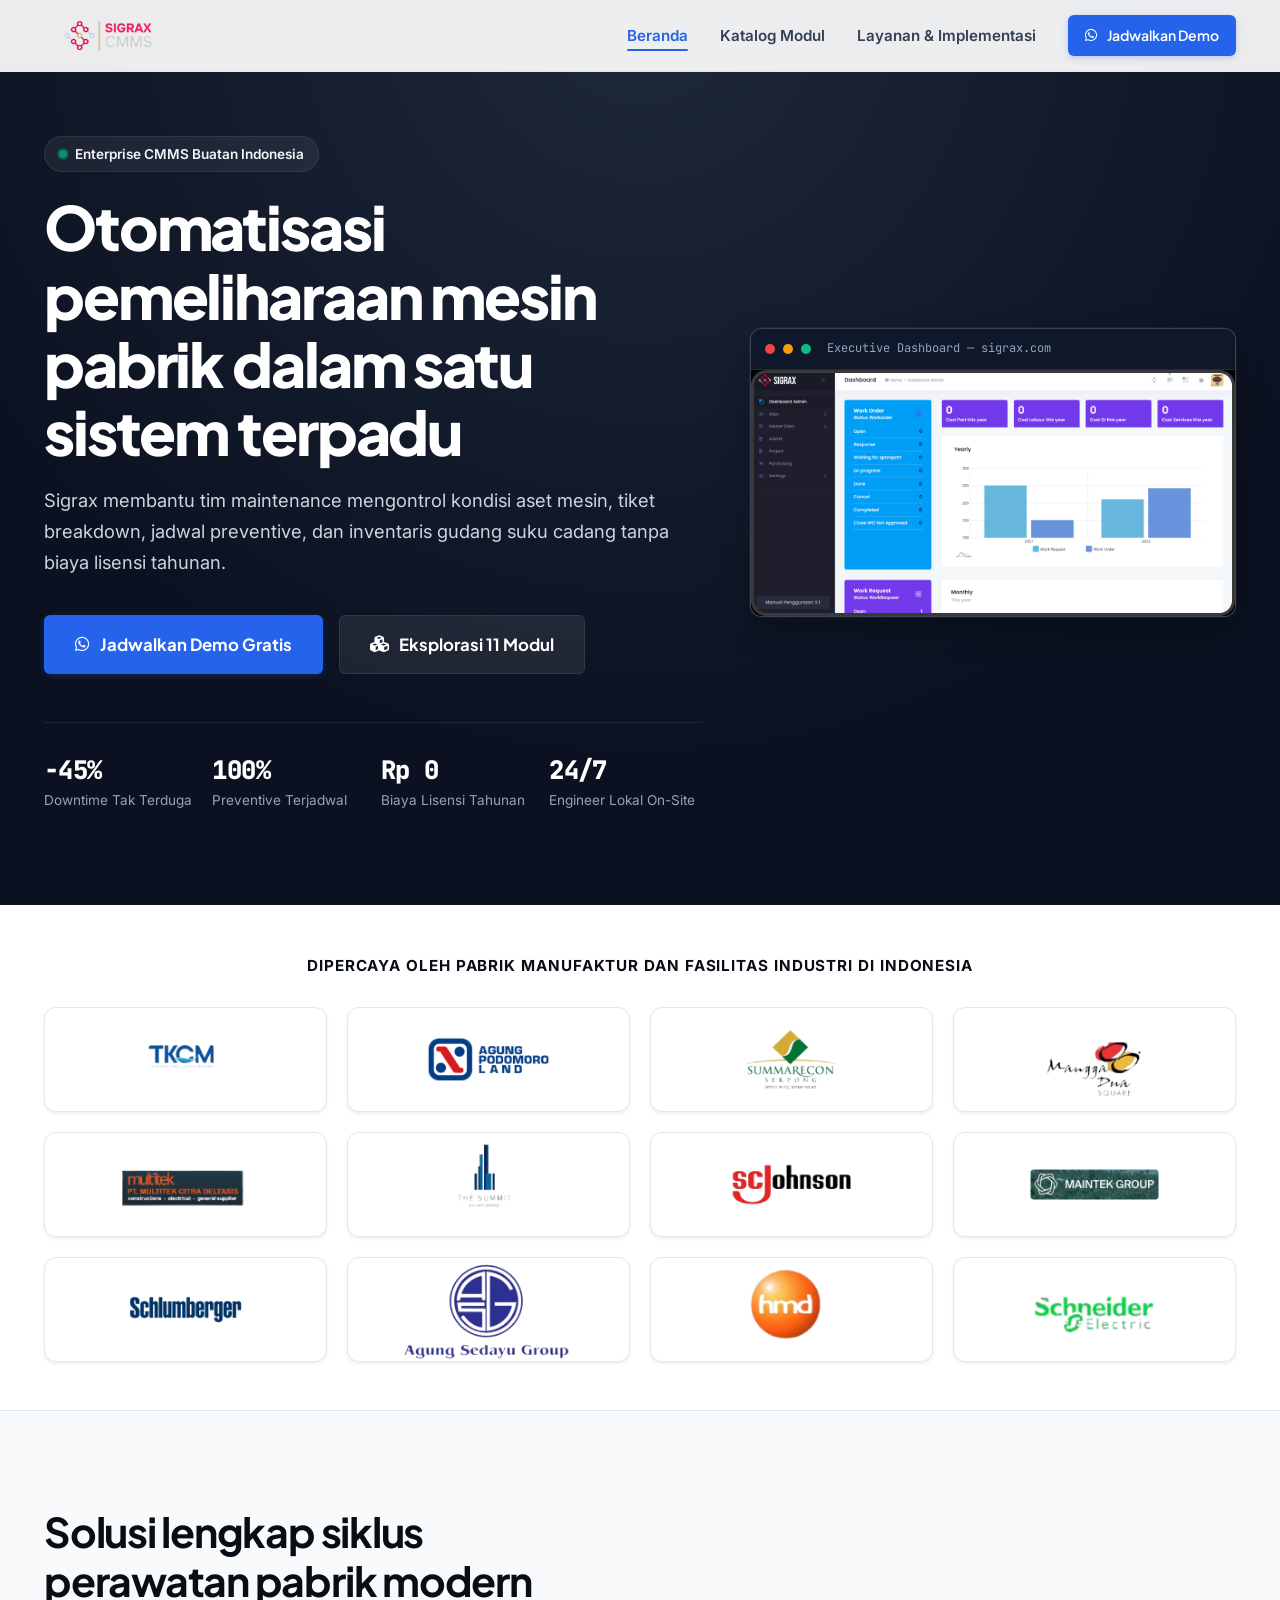
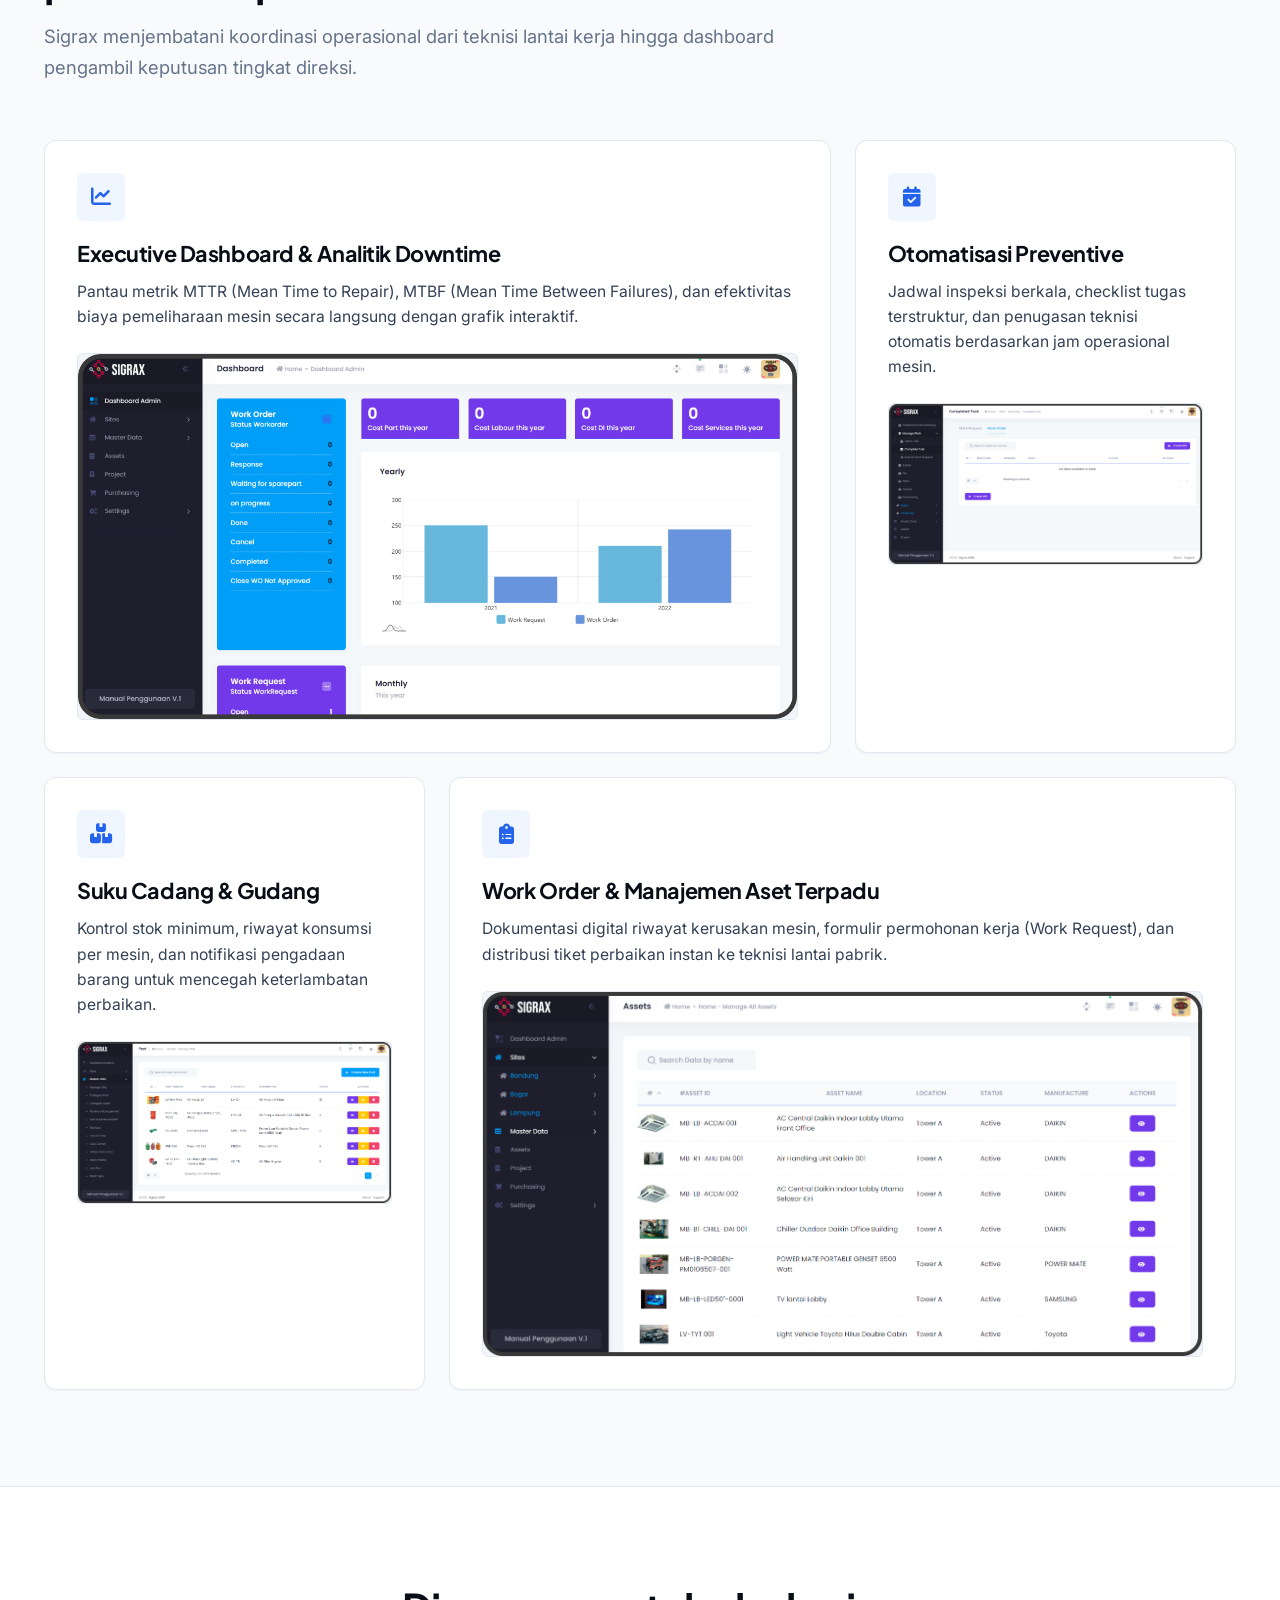
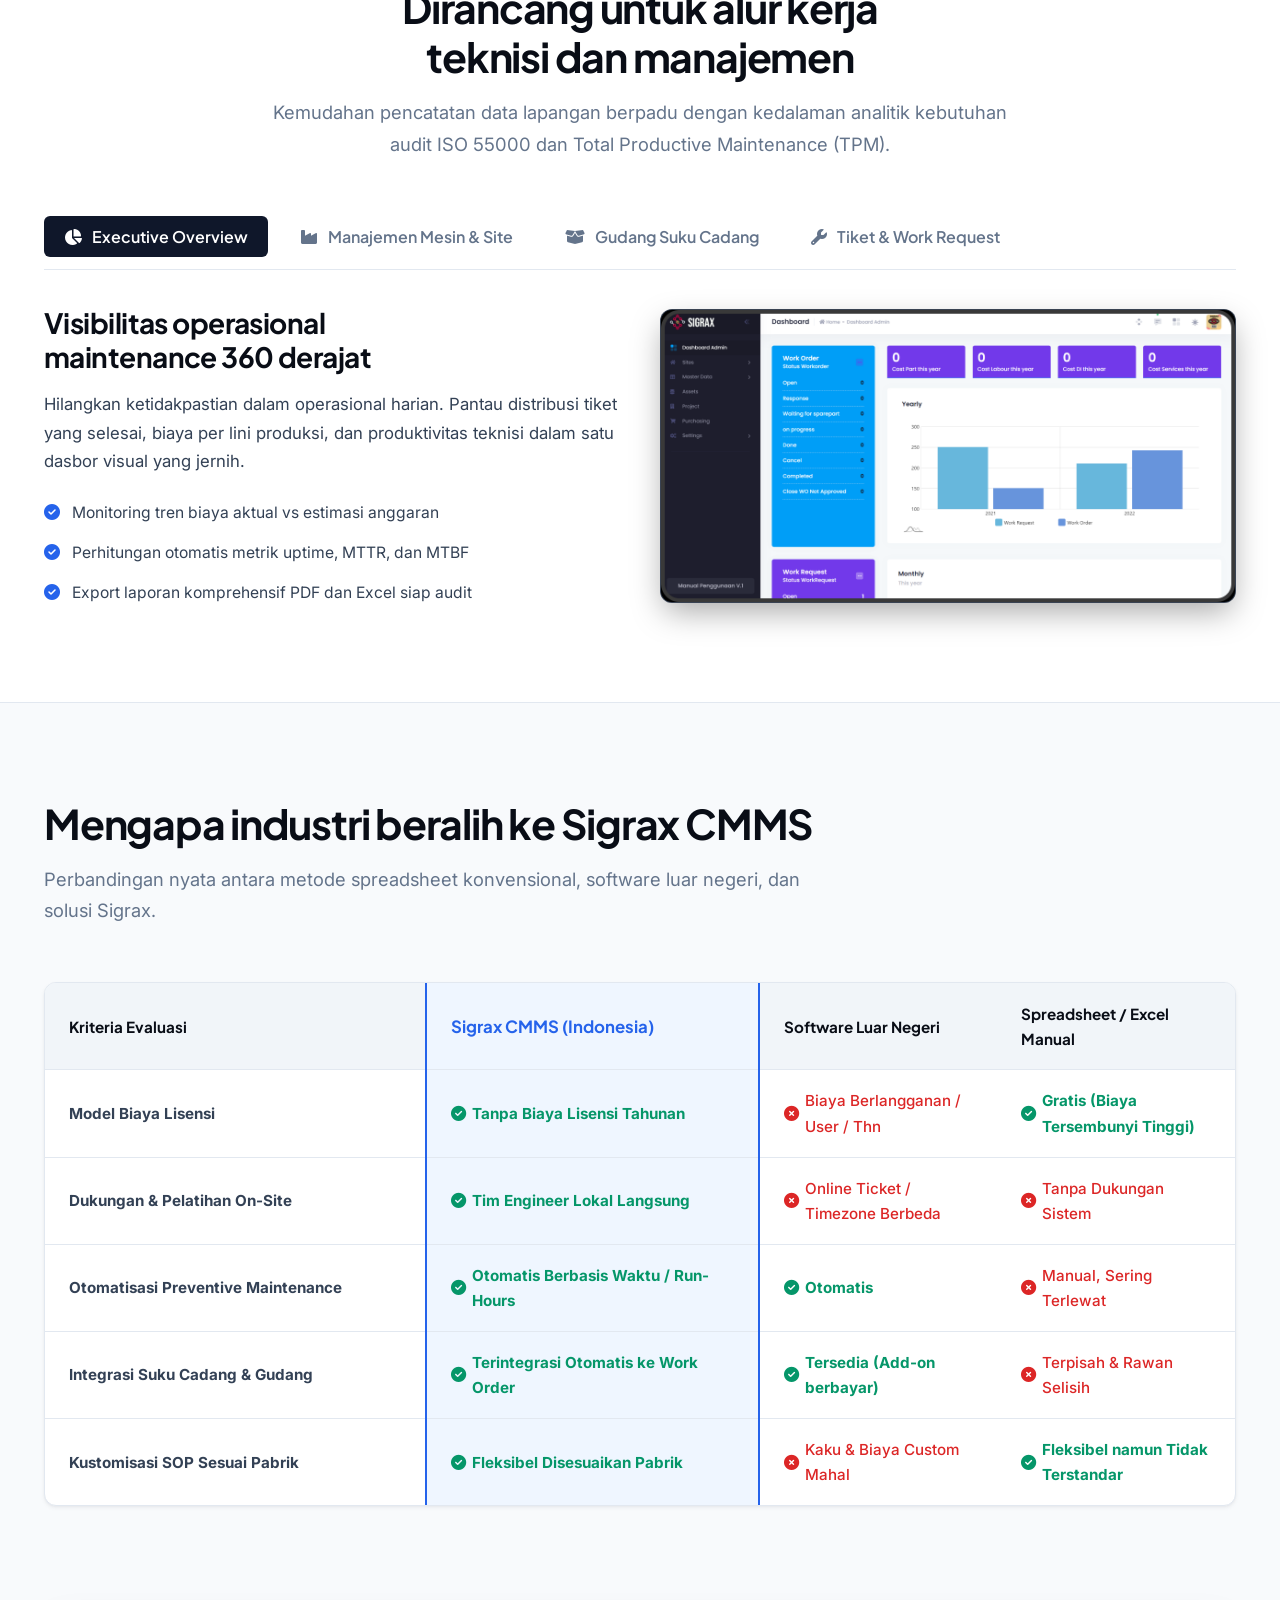
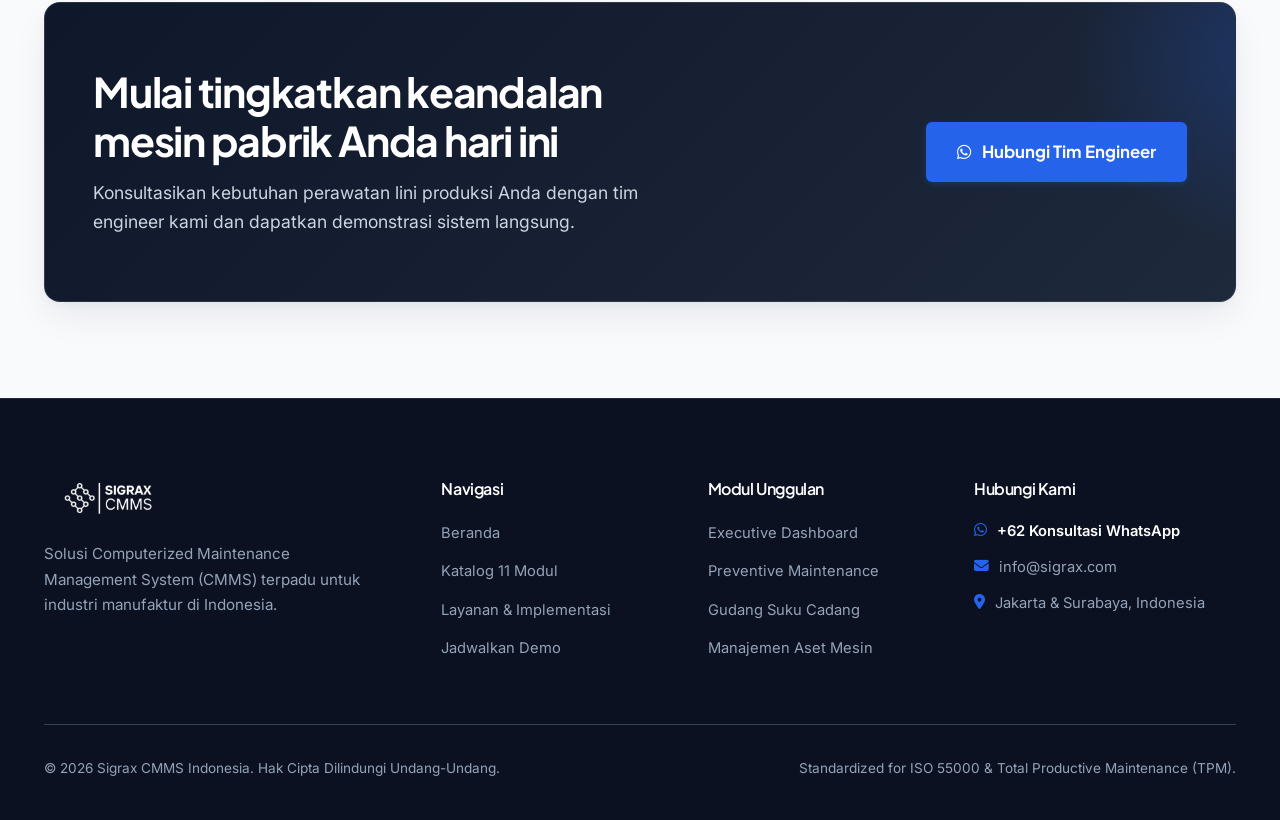
==== commit d61070ec: "feat: redesign website to professional enterprise B2B standards with impeccable design system" ====
--- a/index.html
+++ b/index.html
@@ -4,7 +4,7 @@
   <meta charset="UTF-8" />
   <meta name="viewport" content="width=device-width, initial-scale=1.0" />
   <title>Sigrax CMMS — Software Maintenance Pabrik Terpadu Buatan Indonesia</title>
-  <meta name="description" content="Sigrax adalah software Computerized Maintenance Management System (CMMS) karya anak bangsa yang fleksibel, berstandar internasional, tanpa biaya lisensi tahunan, didukung tim lokal 24/7." />
+  <meta name="description" content="Tingkatkan uptime mesin pabrik, otomatisasi jadwal preventive maintenance, dan kelola seluruh aset industri tanpa biaya lisensi tahunan." />
   <meta name="keywords" content="CMMS Indonesia, software maintenance pabrik, preventive maintenance, manajemen aset industri, ISO 55000, TPM software, work order management" />
   <meta name="author" content="Sigrax CMMS" />
   <meta name="robots" content="index, follow" />
@@ -52,7 +52,7 @@
   <link rel="icon" type="image/png" href="assets/brand/logo.png" />
   <link rel="stylesheet" href="https://cdnjs.cloudflare.com/ajax/libs/font-awesome/6.5.1/css/all.min.css" />
   
-  <!-- Clean Light Design System -->
+  <!-- Enterprise Design System -->
   <link rel="stylesheet" href="css/style.css" />
 </head>
 <body>
@@ -60,7 +60,7 @@
   <!-- Accessible Skip Link -->
   <a href="#main-content" class="skip-link">Lewati ke konten utama</a>
 
-  <!-- Top Navigation -->
+  <!-- Top Navigation (Sticky Glass) -->
   <header>
     <nav class="site-navbar" aria-label="Navigasi Utama">
       <div class="container navbar-inner">
@@ -74,21 +74,21 @@
 
         <ul class="nav-links">
           <li><a href="index.html" class="nav-link active">Beranda</a></li>
-          <li><a href="features.html" class="nav-link">Produk &amp; Modul</a></li>
+          <li><a href="features.html" class="nav-link">Katalog Modul</a></li>
           <li><a href="services.html" class="nav-link">Layanan &amp; Implementasi</a></li>
           <li class="nav-dropdown">
             <a href="https://wa.link/18xqmd" target="_blank" rel="noopener noreferrer" class="btn btn-primary btn-sm">
-              <i class="fab fa-whatsapp"></i> Hubungi Kami
+              <i class="fab fa-whatsapp"></i> Jadwalkan Demo
             </a>
             <div class="dropdown-panel">
               <a href="https://wa.link/18xqmd" target="_blank" rel="noopener noreferrer" class="dropdown-item">
                 <i class="fab fa-whatsapp"></i> WhatsApp Konsultasi
               </a>
               <a href="mailto:info@sigrax.com" class="dropdown-item">
-                <i class="fas fa-envelope"></i> Email Resmi
+                <i class="fas fa-envelope"></i> Email Engineer Kami
               </a>
               <a href="https://www.instagram.com/sigraxcmms" target="_blank" rel="noopener noreferrer" class="dropdown-item">
-                <i class="fab fa-instagram"></i> Instagram Kami
+                <i class="fab fa-instagram"></i> Instagram Resmi
               </a>
             </div>
           </li>
@@ -98,30 +98,33 @@
   </header>
 
   <main id="main-content">
-    <!-- Hero Section -->
+    <!-- Hero Section (Attention) -->
     <section class="hero-section">
       <div class="container">
         <div class="hero-grid">
           <!-- Text Content -->
-          <div class="hero-content">
-            <div class="pill-badge">
-              <i class="fas fa-shield-halved"></i> Software CMMS Buatan Indonesia
-            </div>
-            <h1>Kelola pemeliharaan pabrik Anda dalam satu sistem terpadu</h1>
+          <div class="hero-content reveal-up">
+            <div class="status-pill status-pill-dark">
+              <span class="pulse-dot"></span>
+              <span>Enterprise CMMS Buatan Indonesia</span>
+            </div>
+            
+            <h1>Otomatisasi pemeliharaan mesin pabrik dalam satu sistem terpadu</h1>
+            
             <p class="hero-subtitle">
-              Sigrax membantu tim maintenance mengontrol kondisi aset mesin, tiket perbaikan, jadwal preventive berkala, dan suku cadang gudang secara akurat tanpa biaya lisensi tahunan.
+              Sigrax membantu tim maintenance mengontrol kondisi aset mesin, tiket breakdown, jadwal preventive, dan inventaris gudang suku cadang tanpa biaya lisensi tahunan.
             </p>
 
             <div class="btn-group">
-              <a href="https://wa.link/18xqmd" target="_blank" rel="noopener noreferrer" class="btn btn-accent">
+              <a href="https://wa.link/18xqmd" target="_blank" rel="noopener noreferrer" class="btn btn-primary btn-lg">
                 <i class="fab fa-whatsapp"></i> Jadwalkan Demo Gratis
               </a>
-              <a href="features.html" class="btn btn-secondary">
+              <a href="features.html" class="btn btn-ghost-dark btn-lg">
                 <i class="fas fa-cubes"></i> Eksplorasi 11 Modul
               </a>
             </div>
 
-            <div class="hero-stats-row">
+            <div class="hero-stats-strip">
               <div class="hero-stat-item">
                 <h4 class="tabular-nums">-45%</h4>
                 <p>Downtime Tak Terduga</p>
@@ -136,13 +139,13 @@
               </div>
               <div class="hero-stat-item">
                 <h4 class="tabular-nums">24/7</h4>
-                <p>Support Engineer Lokal</p>
+                <p>Engineer Lokal On-Site</p>
               </div>
             </div>
           </div>
 
           <!-- Hero Screenshot Mockup -->
-          <div class="hero-visual">
+          <div class="hero-visual reveal-up">
             <div class="mockup-frame" data-lightbox="true" data-src="assets/screenshots/dashboard.png" data-title="Executive Dashboard Sigrax" data-desc="Tampilan visual analitik ringkasan biaya, work order, dan efisiensi mesin secara real-time.">
               <div class="mockup-header-bar">
                 <div class="mockup-header-dot"></div>
@@ -162,10 +165,10 @@
       </div>
     </section>
 
-    <!-- Client Logos Section -->
+    <!-- Client Trust Section -->
     <section class="clients-section">
       <div class="container">
-        <p class="clients-title">Dipercaya oleh berbagai sektor industri dan pabrik manufaktur di Indonesia</p>
+        <p class="clients-title">Dipercaya oleh pabrik manufaktur dan fasilitas industri di Indonesia</p>
         <div class="clients-grid">
           <div class="client-card"><img src="assets/clients/1.png" alt="Klien Industri Sigrax 1" /></div>
           <div class="client-card"><img src="assets/clients/2.png" alt="Klien Industri Sigrax 2" /></div>
@@ -183,262 +186,235 @@
       </div>
     </section>
 
-    <!-- Capabilities Grid Section -->
+    <!-- Bento Grid Capabilities (Interest) -->
     <section class="section">
       <div class="container">
         <div class="section-header">
-          <div class="pill-badge"><i class="fas fa-layer-group"></i> Kemampuan Terpadu</div>
-          <h2>Solusi lengkap untuk seluruh siklus perawatan pabrik</h2>
-          <p>Sigrax mengintegrasikan komunikasi dari level teknisi lapangan hingga laporan audit manajemen tingkat atas.</p>
-        </div>
-
-        <div class="capabilities-grid">
-          <div class="capability-card">
-            <div class="capability-icon-wrap"><i class="fas fa-chart-pie"></i></div>
-            <h3>Executive Dashboard</h3>
-            <p>Pantau metrik MTTR, MTBF, status tiket aktif, dan realisasi anggaran maintenance secara real-time.</p>
-          </div>
-
-          <div class="capability-card">
-            <div class="capability-icon-wrap"><i class="fas fa-database"></i></div>
-            <h3>Master Data Terpusat</h3>
-            <p>Standarisasi basis data aset mesin, kodefikasi komponen, penempatan lokasi lini, dan data teknisi.</p>
-          </div>
-
-          <div class="capability-card">
-            <div class="capability-icon-wrap"><i class="fas fa-industry"></i></div>
-            <h3>Manajemen Aset &amp; Mesin</h3>
-            <p>Lacak riwayat servis lengkap, masa garansi, spesifikasi teknis, dan depresiasi nilai buku aset mesin.</p>
-          </div>
-
-          <div class="capability-card">
-            <div class="capability-icon-wrap"><i class="fas fa-clipboard-check"></i></div>
-            <h3>Work Order Digital</h3>
-            <p>Distribusi penugasan teknisi cepat dengan checklist perbaikan digital dan verifikasi penyelesaian pekerjaan.</p>
-          </div>
-
-          <div class="capability-card">
-            <div class="capability-icon-wrap"><i class="fas fa-calendar-check"></i></div>
-            <h3>Preventive Maintenance</h3>
-            <p>Otomatisasi pengingat servis berkala berbasis kalender maupun jam operasi mesin (running hours).</p>
-          </div>
-
-          <div class="capability-card">
-            <div class="capability-icon-wrap"><i class="fas fa-boxes-stacked"></i></div>
-            <h3>Inventaris Suku Cadang</h3>
-            <p>Kontrol stok gudang suku cadang kritis, safety stock, dan integrasi material request langsung ke work order.</p>
+          <h2>Solusi lengkap siklus perawatan pabrik modern</h2>
+          <p>Sigrax menjembatani koordinasi operasional dari teknisi lantai kerja hingga dashboard pengambil keputusan tingkat direksi.</p>
+        </div>
+
+        <div class="bento-grid">
+          <!-- Cell 1 (8 cols) -->
+          <div class="bento-cell bento-col-8 reveal-up">
+            <div class="bento-icon"><i class="fas fa-chart-line"></i></div>
+            <h3>Executive Dashboard &amp; Analitik Downtime</h3>
+            <p>Pantau metrik MTTR (Mean Time to Repair), MTBF (Mean Time Between Failures), dan efektivitas biaya pemeliharaan mesin secara langsung dengan grafik interaktif.</p>
+            <div class="bento-cell-preview" data-lightbox="true" data-src="assets/screenshots/dashboard.png" data-title="Executive Dashboard" data-desc="Tampilan visual analitik ringkasan biaya dan efisiensi mesin.">
+              <img src="assets/screenshots/dashboard.png" alt="Executive Dashboard Sigrax" />
+            </div>
+          </div>
+
+          <!-- Cell 2 (4 cols) -->
+          <div class="bento-cell bento-col-4 reveal-up">
+            <div class="bento-icon"><i class="fas fa-calendar-check"></i></div>
+            <h3>Otomatisasi Preventive</h3>
+            <p>Jadwal inspeksi berkala, checklist tugas terstruktur, dan penugasan teknisi otomatis berdasarkan jam operasional mesin.</p>
+            <div class="bento-cell-preview" data-lightbox="true" data-src="assets/screenshots/completed task.png" data-title="Task & Checklist Log" data-desc="Log penyelesaian tugas perbaikan dan verifikasi teknisi.">
+              <img src="assets/screenshots/completed task.png" alt="Completed Task Log" />
+            </div>
+          </div>
+
+          <!-- Cell 3 (4 cols) -->
+          <div class="bento-cell bento-col-4 reveal-up">
+            <div class="bento-icon"><i class="fas fa-boxes-stacked"></i></div>
+            <h3>Suku Cadang &amp; Gudang</h3>
+            <p>Kontrol stok minimum, riwayat konsumsi per mesin, dan notifikasi pengadaan barang untuk mencegah keterlambatan perbaikan.</p>
+            <div class="bento-cell-preview" data-lightbox="true" data-src="assets/screenshots/PART.png" data-title="Inventaris Suku Cadang" data-desc="Manajemen gudang suku cadang dan batas minimum stock alert.">
+              <img src="assets/screenshots/PART.png" alt="Spare Parts Management" />
+            </div>
+          </div>
+
+          <!-- Cell 4 (8 cols) -->
+          <div class="bento-cell bento-col-8 reveal-up">
+            <div class="bento-icon"><i class="fas fa-clipboard-list"></i></div>
+            <h3>Work Order &amp; Manajemen Aset Terpadu</h3>
+            <p>Dokumentasi digital riwayat kerusakan mesin, formulir permohonan kerja (Work Request), dan distribusi tiket perbaikan instan ke teknisi lantai pabrik.</p>
+            <div class="bento-cell-preview" data-lightbox="true" data-src="assets/screenshots/assets.png" data-title="Asset & Machine Specification" data-desc="Database digital aset mesin, riwayat perbaikan, dan spesifikasi pabrikan.">
+              <img src="assets/screenshots/assets.png" alt="Asset Management Sigrax" />
+            </div>
           </div>
         </div>
       </div>
     </section>
 
-    <!-- Why Choose Sigrax Section -->
-    <section class="section section-bg-subtle">
+    <!-- Interactive Tabs Showcase (Desire) -->
+    <section class="section" style="background-color: #ffffff; border-top: 1px solid var(--border); border-bottom: 1px solid var(--border);">
       <div class="container">
-        <div class="section-header">
-          <div class="pill-badge"><i class="fas fa-star"></i> Keunggulan Kompetitif</div>
-          <h2>Dirancang khusus untuk standar industri Indonesia</h2>
-          <p>Sigrax menggabungkan fleksibilitas alur kerja lokal dengan standar pengelolaan aset internasional.</p>
-        </div>
-
-        <div class="features-grid">
-          <div class="feature-card highlight">
-            <div class="feature-icon-box"><i class="fas fa-sliders"></i></div>
-            <h3>100% Dapat Disesuaikan (Customizable)</h3>
-            <p>Setiap pabrik memiliki alur SOP dan hierarki mesin yang unik. Modul Sigrax dikonfigurasi mengikuti hierarki plant, formulir checklist inspeksi, dan alur approval khusus di perusahaan Anda.</p>
-          </div>
-
-          <div class="feature-card">
-            <div class="feature-icon-box"><i class="fas fa-hand-holding-dollar"></i></div>
-            <h3>Tanpa Biaya Lisensi Tahunan</h3>
-            <p>Bebas dari skema recurring tahunan berulang. Kepemilikan transparan untuk efisiensi anggaran jangka panjang.</p>
-          </div>
-
-          <div class="feature-card">
-            <div class="feature-icon-box"><i class="fas fa-headset"></i></div>
-            <h3>Tim Engineer Lokal Indonesia</h3>
-            <p>Dukungan teknis responsif oleh tim lokal yang siap mendampingi on-site dan memahami bahasa operasional harian tim Anda.</p>
-          </div>
-
-          <div class="feature-card">
-            <div class="feature-icon-box"><i class="fas fa-award"></i></div>
-            <h3>Standar Internasional</h3>
-            <p>Mengadopsi metodologi ISO 55000 Asset Management, Total Productive Maintenance (TPM), dan RCM.</p>
-          </div>
-
-          <div class="feature-card">
-            <div class="feature-icon-box"><i class="fas fa-language"></i></div>
-            <h3>Antarmuka Bahasa Indonesia</h3>
-            <p>Tampilan yang intuitif dan mudah dipelajari oleh seluruh tingkatan, mulai dari teknisi lapangan hingga manajemen.</p>
+        <div class="section-header center">
+          <h2>Dirancang untuk alur kerja teknisi dan manajemen</h2>
+          <p>Kemudahan pencatatan data lapangan berpadu dengan kedalaman analitik kebutuhan audit ISO 55000 dan Total Productive Maintenance (TPM).</p>
+        </div>
+
+        <div class="tabs-container">
+          <div class="tab-nav">
+            <button class="tab-btn active" data-target="tab-dashboard">
+              <i class="fas fa-chart-pie"></i> Executive Overview
+            </button>
+            <button class="tab-btn" data-target="tab-assets">
+              <i class="fas fa-industry"></i> Manajemen Mesin &amp; Site
+            </button>
+            <button class="tab-btn" data-target="tab-inventory">
+              <i class="fas fa-box-open"></i> Gudang Suku Cadang
+            </button>
+            <button class="tab-btn" data-target="tab-tickets">
+              <i class="fas fa-wrench"></i> Tiket &amp; Work Request
+            </button>
+          </div>
+
+          <!-- Tab 1 -->
+          <div class="tab-panel active" id="tab-dashboard">
+            <div class="tab-content">
+              <h3>Visibilitas operasional maintenance 360 derajat</h3>
+              <p>Hilangkan ketidakpastian dalam operasional harian. Pantau distribusi tiket yang selesai, biaya per lini produksi, dan produktivitas teknisi dalam satu dasbor visual yang jernih.</p>
+              <ul class="feature-checklist">
+                <li><i class="fas fa-check-circle"></i> Monitoring tren biaya aktual vs estimasi anggaran</li>
+                <li><i class="fas fa-check-circle"></i> Perhitungan otomatis metrik uptime, MTTR, dan MTBF</li>
+                <li><i class="fas fa-check-circle"></i> Export laporan komprehensif PDF dan Excel siap audit</li>
+              </ul>
+            </div>
+            <div class="tab-media">
+              <div class="mockup-frame" data-lightbox="true" data-src="assets/screenshots/dashboard.png" data-title="Executive Dashboard" data-desc="Tampilan visual analitik ringkasan biaya dan efisiensi mesin.">
+                <div class="mockup-body">
+                  <img src="assets/screenshots/dashboard.png" alt="Executive Dashboard" />
+                  <div class="image-zoom-hint"><i class="fas fa-search-plus"></i> Perbesar</div>
+                </div>
+              </div>
+            </div>
+          </div>
+
+          <!-- Tab 2 -->
+          <div class="tab-panel" id="tab-assets">
+            <div class="tab-content">
+              <h3>Hierarki aset mesin terstruktur dari Site hingga Komponen</h3>
+              <p>Strukturkan seluruh aset pabrik Anda dari multi-lokasi (Plant/Site), lini produksi, mesin utama, hingga nomor komponen terkecil dengan kodefikasi standar.</p>
+              <ul class="feature-checklist">
+                <li><i class="fas fa-check-circle"></i> Digitalisasi manual book dan dokumen teknis per mesin</li>
+                <li><i class="fas fa-check-circle"></i> Log riwayat kerusakan lengkap dari awal instalasi</li>
+                <li><i class="fas fa-check-circle"></i> Manajemen lokasi penempatan dan tanggung jawab PIC teknisi</li>
+              </ul>
+            </div>
+            <div class="tab-media">
+              <div class="mockup-frame" data-lightbox="true" data-src="assets/screenshots/assets.png" data-title="Asset & Machine Hub" data-desc="Database digital aset mesin, riwayat perbaikan, dan spesifikasi teknis.">
+                <div class="mockup-body">
+                  <img src="assets/screenshots/assets.png" alt="Asset Management" />
+                  <div class="image-zoom-hint"><i class="fas fa-search-plus"></i> Perbesar</div>
+                </div>
+              </div>
+            </div>
+          </div>
+
+          <!-- Tab 3 -->
+          <div class="tab-panel" id="tab-inventory">
+            <div class="tab-content">
+              <h3>Cegah mesin berhenti karena suku cadang habis</h3>
+              <p>Sistem inventaris suku cadang Sigrax memastikan stok kritis selalu terpantau dengan sistem peringatan dini (Safety Stock Alert).</p>
+              <ul class="feature-checklist">
+                <li><i class="fas fa-check-circle"></i> Auto-deduction stok saat tiket Work Order selesai dikerjakan</li>
+                <li><i class="fas fa-check-circle"></i> Riwayat supplier, harga pembelian terakhir, dan lokasi rak gudang</li>
+                <li><i class="fas fa-check-circle"></i> Laporan mutasi barang dan valuasi inventory real-time</li>
+              </ul>
+            </div>
+            <div class="tab-media">
+              <div class="mockup-frame" data-lightbox="true" data-src="assets/screenshots/PART.png" data-title="Spare Parts Inventory" data-desc="Manajemen gudang suku cadang dan batas minimum stock alert.">
+                <div class="mockup-body">
+                  <img src="assets/screenshots/PART.png" alt="Spare Parts" />
+                  <div class="image-zoom-hint"><i class="fas fa-search-plus"></i> Perbesar</div>
+                </div>
+              </div>
+            </div>
+          </div>
+
+          <!-- Tab 4 -->
+          <div class="tab-panel" id="tab-tickets">
+            <div class="tab-content">
+              <h3>Pencatatan Work Request dan penugasan teknisi tanpa jeda</h3>
+              <p>Operator lini dapat melaporkan kendala mesin secara cepat, sementara supervisor dapat langsung mengalokasikan tugas ke teknisi yang sedang bertugas.</p>
+              <ul class="feature-checklist">
+                <li><i class="fas fa-check-circle"></i> Prioritisasi status darurat (Emergency Breakdown vs Reguler)</li>
+                <li><i class="fas fa-check-circle"></i> Checklist verifikasi langkah perbaikan dan foto bukti pengerjaan</li>
+                <li><i class="fas fa-check-circle"></i> Pencatatan durasi jam kerja teknisi (Labor Hours)</li>
+              </ul>
+            </div>
+            <div class="tab-media">
+              <div class="mockup-frame" data-lightbox="true" data-src="assets/screenshots/work req.png" data-title="Work Request Management" data-desc="Formulir Work Request terstruktur untuk penanganan breakdown cepat.">
+                <div class="mockup-body">
+                  <img src="assets/screenshots/work req.png" alt="Work Request" />
+                  <div class="image-zoom-hint"><i class="fas fa-search-plus"></i> Perbesar</div>
+                </div>
+              </div>
+            </div>
           </div>
         </div>
       </div>
     </section>
 
-    <!-- Interactive Module Showcase Section -->
+    <!-- Comparison Section (Value Prop) -->
     <section class="section">
       <div class="container">
         <div class="section-header">
-          <div class="pill-badge"><i class="fas fa-desktop"></i> Pratinjau Sistem</div>
-          <h2>Lihat langsung antarmuka software Sigrax</h2>
-          <p>Pilih tab modul di bawah untuk melihat screenshot dan fungsi operasional masing-masing modul.</p>
-        </div>
-
-        <div class="showcase-wrapper">
-          <!-- Tab Navigation Buttons -->
-          <div class="tabs-header-nav" role="tablist">
-            <button class="tab-nav-btn active" data-target="tab-dashboard" role="tab">
-              <i class="fas fa-chart-pie"></i> Executive Dashboard
-            </button>
-            <button class="tab-nav-btn" data-target="tab-master" role="tab">
-              <i class="fas fa-database"></i> Master Data
-            </button>
-            <button class="tab-nav-btn" data-target="tab-asset" role="tab">
-              <i class="fas fa-industry"></i> Manajemen Aset
-            </button>
-            <button class="tab-nav-btn" data-target="tab-workorder" role="tab">
-              <i class="fas fa-clipboard-check"></i> Work Order
-            </button>
-            <button class="tab-nav-btn" data-target="tab-preventive" role="tab">
-              <i class="fas fa-calendar-check"></i> Preventive Maintenance
-            </button>
-          </div>
-
-          <!-- Tab Panels -->
-          <!-- 1. Executive Dashboard -->
-          <div class="tab-panel active" id="tab-dashboard">
-            <div class="tab-screenshot-box" data-lightbox="true" data-src="assets/screenshots/dashboard.png" data-title="Executive Dashboard Module" data-desc="Visualisasi ringkasan biaya, status work order, dan downtime mesin secara real-time.">
-              <img src="assets/screenshots/dashboard.png" alt="Executive Dashboard Sigrax" />
-              <div class="image-zoom-hint"><i class="fas fa-search-plus"></i> Klik untuk memperbesar</div>
-            </div>
-            <div class="tab-info-content">
-              <h3>Executive Dashboard</h3>
-              <p>Pusat kendali visual bagi jajaran manajemen untuk memantau performa pemeliharaan pabrik, status tiket terbuka, dan efisiensi biaya secara terukur.</p>
-              <ul class="feature-check-list">
-                <li><i class="fas fa-check"></i> Rekapitulasi biaya suku cadang dan tenaga kerja otomatis</li>
-                <li><i class="fas fa-check"></i> Monitoring metrik KPI utama: MTTR dan MTBF</li>
-                <li><i class="fas fa-check"></i> Notifikasi instan untuk status mesin breakdown</li>
-              </ul>
-              <a href="features.html" class="btn btn-secondary btn-sm">Lihat Semua 11 Modul →</a>
-            </div>
-          </div>
-
-          <!-- 2. Master Data -->
-          <div class="tab-panel" id="tab-master">
-            <div class="tab-screenshot-box" data-lightbox="true" data-src="assets/screenshots/sites (tempat).png" data-title="Master Data Hub Module" data-desc="Database terpusat semua data inventaris mesin, karyawan, lokasi, dan standar satuan.">
-              <img src="assets/screenshots/sites (tempat).png" alt="Master Data Sigrax" />
-              <div class="image-zoom-hint"><i class="fas fa-search-plus"></i> Klik untuk memperbesar</div>
-            </div>
-            <div class="tab-info-content">
-              <h3>Master Data Database</h3>
-              <p>Fondasi data terpusat yang mencakup seluruh aset pabrik, hierarki lokasi penempatan, data teknisi, vendor penyedia part, dan satuan unit kerja.</p>
-              <ul class="feature-check-list">
-                <li><i class="fas fa-check"></i> Standarisasi penamaan dan kodefikasi aset otomatis</li>
-                <li><i class="fas fa-check"></i> Penyimpanan spesifikasi teknis dan manual digital</li>
-                <li><i class="fas fa-check"></i> Pengaturan hak akses berbasis role (RBAC)</li>
-              </ul>
-              <a href="features.html" class="btn btn-secondary btn-sm">Lihat Semua 11 Modul →</a>
-            </div>
-          </div>
-
-          <!-- 3. Asset -->
-          <div class="tab-panel" id="tab-asset">
-            <div class="tab-screenshot-box" data-lightbox="true" data-src="assets/screenshots/assets.png" data-title="Asset & Spare Parts Management" data-desc="Daftar mesin dan suku cadang beserta riwayat pemeliharaan.">
-              <img src="assets/screenshots/assets.png" alt="Asset Management Sigrax" />
-              <div class="image-zoom-hint"><i class="fas fa-search-plus"></i> Klik untuk memperbesar</div>
-            </div>
-            <div class="tab-info-content">
-              <h3>Manajemen Aset &amp; Suku Cadang</h3>
-              <p>Lacak kondisi kesehatan aset mesin, riwayat pergantian part, tanggal pembelian, dan masa garansi. Cegah kehabisan spare part kritis melalui safety stock alert.</p>
-              <ul class="feature-check-list">
-                <li><i class="fas fa-check"></i> Rekam jejak servis lengkap per nomor seri mesin</li>
-                <li><i class="fas fa-check"></i> Pelacakan lokasi fisik dan perpindahan mesin antar lini</li>
-                <li><i class="fas fa-check"></i> Perhitungan depresiasi nilai buku aset</li>
-              </ul>
-              <a href="features.html" class="btn btn-secondary btn-sm">Lihat Semua 11 Modul →</a>
-            </div>
-          </div>
-
-          <!-- 4. Work Order -->
-          <div class="tab-panel" id="tab-workorder">
-            <div class="tab-screenshot-box" data-lightbox="true" data-src="assets/screenshots/completed task.png" data-title="Work Order & Execution" data-desc="Alur penugasan maintenance terorganisir dari request operator hingga eksekusi teknisi.">
-              <img src="assets/screenshots/completed task.png" alt="Work Order Sigrax" />
-              <div class="image-zoom-hint"><i class="fas fa-search-plus"></i> Klik untuk memperbesar</div>
-            </div>
-            <div class="tab-info-content">
-              <h3>Work Request &amp; Work Order</h3>
-              <p>Ubah pelaporan perbaikan manual menjadi sistem digital. Operator mengajukan request, supervisor menyetujui, dan teknisi mengeksekusi dengan checklist digital.</p>
-              <ul class="feature-check-list">
-                <li><i class="fas fa-check"></i> Distribusi penugasan teknisi berdasarkan keahlian</li>
-                <li><i class="fas fa-check"></i> Integrasi langsung dengan pemakaian suku cadang di gudang</li>
-                <li><i class="fas fa-check"></i> Log durasi kerja dan verifikasi penyelesaian pekerjaan</li>
-              </ul>
-              <a href="features.html" class="btn btn-secondary btn-sm">Lihat Semua 11 Modul →</a>
-            </div>
-          </div>
-
-          <!-- 5. Preventive -->
-          <div class="tab-panel" id="tab-preventive">
-            <div class="tab-screenshot-box" data-lightbox="true" data-src="assets/screenshots/image_43.png" data-title="Preventive Maintenance Scheduler" data-desc="Penjadwalan otomatis perawatan berkala mesin berdasarkan kalender atau jam operasi (running hours).">
-              <img src="assets/screenshots/image_43.png" alt="Preventive Maintenance Sigrax" />
-              <div class="image-zoom-hint"><i class="fas fa-search-plus"></i> Klik untuk memperbesar</div>
-            </div>
-            <div class="tab-info-content">
-              <h3>Preventive Maintenance Scheduler</h3>
-              <p>Jadwalkan pemeliharaan berkala sebelum mesin breakdown. Otomatisasi notifikasi servis berbasis kalender atau jam kerja mesin (running hours).</p>
-              <ul class="feature-check-list">
-                <li><i class="fas fa-check"></i> Pembuatan Work Order otomatis saat jatuh tempo</li>
-                <li><i class="fas fa-check"></i> Standarisasi checklist inspeksi untuk mencegah kelalaian</li>
-                <li><i class="fas fa-check"></i> Mengurangi risiko breakdown mendadak hingga 65%</li>
-              </ul>
-              <a href="features.html" class="btn btn-secondary btn-sm">Lihat Semua 11 Modul →</a>
-            </div>
-          </div>
+          <h2>Mengapa industri beralih ke Sigrax CMMS</h2>
+          <p>Perbandingan nyata antara metode spreadsheet konvensional, software luar negeri, dan solusi Sigrax.</p>
+        </div>
+
+        <div class="comparison-table-wrapper">
+          <table class="comparison-table">
+            <thead>
+              <tr>
+                <th style="width: 32%;">Kriteria Evaluasi</th>
+                <th class="highlight-col" style="width: 28%;">Sigrax CMMS (Indonesia)</th>
+                <th style="width: 20%;">Software Luar Negeri</th>
+                <th style="width: 20%;">Spreadsheet / Excel Manual</th>
+              </tr>
+            </thead>
+            <tbody>
+              <tr>
+                <td><strong>Model Biaya Lisensi</strong></td>
+                <td class="highlight-col"><span class="badge-check"><i class="fas fa-check-circle"></i> Tanpa Biaya Lisensi Tahunan</span></td>
+                <td><span class="badge-cross"><i class="fas fa-times-circle"></i> Biaya Berlangganan / User / Thn</span></td>
+                <td><span class="badge-check"><i class="fas fa-check-circle"></i> Gratis (Biaya Tersembunyi Tinggi)</span></td>
+              </tr>
+              <tr>
+                <td><strong>Dukungan &amp; Pelatihan On-Site</strong></td>
+                <td class="highlight-col"><span class="badge-check"><i class="fas fa-check-circle"></i> Tim Engineer Lokal Langsung</span></td>
+                <td><span class="badge-cross"><i class="fas fa-times-circle"></i> Online Ticket / Timezone Berbeda</span></td>
+                <td><span class="badge-cross"><i class="fas fa-times-circle"></i> Tanpa Dukungan Sistem</span></td>
+              </tr>
+              <tr>
+                <td><strong>Otomatisasi Preventive Maintenance</strong></td>
+                <td class="highlight-col"><span class="badge-check"><i class="fas fa-check-circle"></i> Otomatis Berbasis Waktu / Run-Hours</span></td>
+                <td><span class="badge-check"><i class="fas fa-check-circle"></i> Otomatis</span></td>
+                <td><span class="badge-cross"><i class="fas fa-times-circle"></i> Manual, Sering Terlewat</span></td>
+              </tr>
+              <tr>
+                <td><strong>Integrasi Suku Cadang &amp; Gudang</strong></td>
+                <td class="highlight-col"><span class="badge-check"><i class="fas fa-check-circle"></i> Terintegrasi Otomatis ke Work Order</span></td>
+                <td><span class="badge-check"><i class="fas fa-check-circle"></i> Tersedia (Add-on berbayar)</span></td>
+                <td><span class="badge-cross"><i class="fas fa-times-circle"></i> Terpisah &amp; Rawan Selisih</span></td>
+              </tr>
+              <tr>
+                <td><strong>Kustomisasi SOP Sesuai Pabrik</strong></td>
+                <td class="highlight-col"><span class="badge-check"><i class="fas fa-check-circle"></i> Fleksibel Disesuaikan Pabrik</span></td>
+                <td><span class="badge-cross"><i class="fas fa-times-circle"></i> Kaku &amp; Biaya Custom Mahal</span></td>
+                <td><span class="badge-check"><i class="fas fa-check-circle"></i> Fleksibel namun Tidak Terstandar</span></td>
+              </tr>
+            </tbody>
+          </table>
         </div>
       </div>
     </section>
 
-    <!-- About Section -->
-    <section class="section section-bg-subtle">
+    <!-- Global CTA Banner (Action) -->
+    <section class="section" style="padding-top: 0;">
       <div class="container">
-        <div class="about-grid">
-          <div class="about-image-card" data-lightbox="true" data-src="assets/brand/team-about.png" data-title="Tim Sigrax Indonesia" data-desc="Tim konsultan dan engineer lokal berdedikasi tinggi mendampingi implementasi pabrik Anda.">
-            <img src="assets/brand/team-about.png" alt="Tim Sigrax Indonesia" />
-            <div class="image-zoom-hint"><i class="fas fa-search-plus"></i> Klik untuk memperbesar</div>
-          </div>
-          <div class="about-content">
-            <div class="pill-badge"><i class="fas fa-users"></i> Tim &amp; Kredibilitas</div>
-            <h2>Mitra andal pemeliharaan aset industri di Indonesia</h2>
-            <p>
-              Kami adalah tim praktisi engineering dengan pengalaman mendalam dalam tata kelola fasilitas manufaktur di Indonesia. Sigrax dibangun untuk menjawab tantangan nyata yang dihadapi para kepala pabrik dan teknisi lapangan.
-            </p>
-            <p style="margin-top: 14px;">
-              Setiap implementasi didampingi secara langsung oleh tim konsultan lokal mulai dari audit SOP, pembersihan data Excel, hingga pelatihan intensif tim teknisi Anda sampai sistem berjalan optimal.
-            </p>
-            <div style="margin-top: 28px;">
-              <a href="services.html" class="btn btn-secondary">
-                <i class="fas fa-route"></i> Pelajari Alur Implementasi →
-              </a>
-            </div>
-          </div>
-        </div>
-      </div>
-    </section>
-
-    <!-- High Impact Call to Action Banner -->
-    <section class="section" style="padding-top: 20px;">
-      <div class="container">
-        <div class="cta-clean-card">
-          <h2>Siap mengoptimalkan produktivitas pabrik Anda?</h2>
-          <p>
-            Diskusikan kebutuhan spesifik lini produksi Anda bersama konsultan kami. Dapatkan presentasi demonstrasi sistem gratis tanpa komitmen.
-          </p>
-          <div class="btn-group" style="justify-content: center;">
-            <a href="https://wa.link/18xqmd" target="_blank" rel="noopener noreferrer" class="btn btn-accent">
-              <i class="fab fa-whatsapp"></i> Hubungi via WhatsApp
-            </a>
-            <a href="mailto:info@sigrax.com" class="btn btn-secondary" style="background: transparent; color: #ffffff; border-color: rgba(255,255,255,0.3);">
-              <i class="fas fa-envelope"></i> Kirim Pertanyaan via Email
+        <div class="cta-banner reveal-up">
+          <div class="cta-banner-content">
+            <h2>Mulai tingkatkan keandalan mesin pabrik Anda hari ini</h2>
+            <p>Konsultasikan kebutuhan perawatan lini produksi Anda dengan tim engineer kami dan dapatkan demonstrasi sistem langsung.</p>
+          </div>
+          <div class="btn-group">
+            <a href="https://wa.link/18xqmd" target="_blank" rel="noopener noreferrer" class="btn btn-primary btn-lg">
+              <i class="fab fa-whatsapp"></i> Hubungi Tim Engineer
             </a>
           </div>
         </div>
@@ -446,77 +422,81 @@
     </section>
   </main>
 
-  <!-- Modern Clean Footer -->
+  <!-- Footer Architecture -->
   <footer class="site-footer">
     <div class="container">
       <div class="footer-grid">
-        <!-- Brand -->
+        <!-- Brand Info -->
         <div class="footer-brand">
-          <img src="assets/brand/logo.png" alt="Sigrax CMMS Logo" class="brand-logo" />
-          <p>
-            Solusi Computerized Maintenance Management System (CMMS) terpadu buatan Indonesia untuk efisiensi aset dan operasional industri manufaktur.
-          </p>
-          <div class="footer-social-row">
-            <a href="https://www.instagram.com/sigraxcmms" target="_blank" rel="noopener noreferrer" class="footer-social-btn" aria-label="Instagram"><i class="fab fa-instagram"></i></a>
-            <a href="https://wa.link/18xqmd" target="_blank" rel="noopener noreferrer" class="footer-social-btn" aria-label="WhatsApp"><i class="fab fa-whatsapp"></i></a>
-            <a href="mailto:info@sigrax.com" class="footer-social-btn" aria-label="Email"><i class="fas fa-envelope"></i></a>
-          </div>
-        </div>
-
-        <!-- Navigation -->
+          <a href="index.html" aria-label="Sigrax Beranda">
+            <img src="assets/brand/logo.png" alt="Sigrax CMMS" style="height: 38px; filter: brightness(0) invert(1);" />
+          </a>
+          <p>Solusi Computerized Maintenance Management System (CMMS) terpadu untuk industri manufaktur di Indonesia.</p>
+        </div>
+
+        <!-- Navigation Links -->
         <div class="footer-col">
           <h4>Navigasi</h4>
-          <ul class="footer-links-list">
+          <ul class="footer-links">
             <li><a href="index.html">Beranda</a></li>
             <li><a href="features.html">Katalog 11 Modul</a></li>
             <li><a href="services.html">Layanan &amp; Implementasi</a></li>
-            <li><a href="https://wa.link/18xqmd" target="_blank" rel="noopener noreferrer">Hubungi Konsultan</a></li>
+            <li><a href="https://wa.link/18xqmd" target="_blank" rel="noopener noreferrer">Jadwalkan Demo</a></li>
           </ul>
         </div>
 
-        <!-- Modules -->
+        <!-- Modul Populer -->
         <div class="footer-col">
           <h4>Modul Unggulan</h4>
-          <ul class="footer-links-list">
+          <ul class="footer-links">
             <li><a href="features.html">Executive Dashboard</a></li>
+            <li><a href="features.html">Preventive Maintenance</a></li>
+            <li><a href="features.html">Gudang Suku Cadang</a></li>
             <li><a href="features.html">Manajemen Aset Mesin</a></li>
-            <li><a href="features.html">Work Order Tracking</a></li>
-            <li><a href="features.html">Preventive Maintenance</a></li>
-            <li><a href="features.html">Inventaris Suku Cadang</a></li>
           </ul>
         </div>
 
-        <!-- Contact -->
+        <!-- Contact Info -->
         <div class="footer-col">
-          <h4>Kontak &amp; Dukungan</h4>
-          <ul class="footer-contact-list">
-            <li><i class="fab fa-whatsapp"></i> <a href="https://wa.link/18xqmd" target="_blank" rel="noopener noreferrer">WhatsApp Konsultasi</a></li>
-            <li><i class="fas fa-envelope"></i> <a href="mailto:info@sigrax.com">info@sigrax.com</a></li>
-            <li><i class="fas fa-location-dot"></i> Indonesia (Layanan Nasional)</li>
-          </ul>
-        </div>
-      </div>
-
-      <div class="footer-bottom-bar">
-        <p>&copy; 2026 Sigrax CMMS. Seluruh hak cipta dilindungi. Karya Anak Bangsa.</p>
-        <p><a href="#main-content" style="color: var(--text-muted); margin-right: 16px;">Kembali ke Atas ↑</a> <span>ISO 55000 &amp; TPM Standard</span></p>
+          <h4>Hubungi Kami</h4>
+          <div class="footer-contact-item">
+            <i class="fab fa-whatsapp"></i>
+            <span><a href="https://wa.link/18xqmd" target="_blank" rel="noopener noreferrer" style="color: #ffffff; font-weight: 600;">+62 Konsultasi WhatsApp</a></span>
+          </div>
+          <div class="footer-contact-item">
+            <i class="fas fa-envelope"></i>
+            <span>info@sigrax.com</span>
+          </div>
+          <div class="footer-contact-item">
+            <i class="fas fa-map-marker-alt"></i>
+            <span>Jakarta &amp; Surabaya, Indonesia</span>
+          </div>
+        </div>
+      </div>
+
+      <div class="footer-bottom">
+        <div>&copy; 2026 Sigrax CMMS Indonesia. Hak Cipta Dilindungi Undang-Undang.</div>
+        <div>Standardized for ISO 55000 &amp; Total Productive Maintenance (TPM).</div>
       </div>
     </div>
   </footer>
 
-  <!-- Lightbox Zoom Modal -->
-  <div class="lightbox-modal" id="lightboxModal" role="dialog" aria-modal="true">
-    <div class="lightbox-content">
-      <button class="lightbox-close" aria-label="Tutup Preview">&times;</button>
-      <img src="" id="lightboxImg" alt="Preview Screenshot Modul" />
-      <div class="lightbox-caption">
-        <h4 id="lightboxTitle">Judul Modul</h4>
-        <p id="lightboxDesc" class="text-muted" style="font-size: 0.92rem;">Deskripsi detail modul preview.</p>
+  <!-- Accessible Lightbox Modal Window -->
+  <div id="lightboxModal" class="lightbox-modal" role="dialog" aria-modal="true" aria-label="Pratinjau Screenshot Sistem">
+    <div class="lightbox-container">
+      <div class="lightbox-header">
+        <div class="lightbox-title-wrap">
+          <h4 id="lightboxTitle">Executive Dashboard Sigrax</h4>
+          <p id="lightboxDesc">Tampilan visual analitik ringkasan biaya dan efisiensi mesin.</p>
+        </div>
+        <button class="lightbox-close" aria-label="Tutup Pratinjau"><i class="fas fa-times"></i></button>
+      </div>
+      <div class="lightbox-content">
+        <img id="lightboxImg" src="assets/screenshots/dashboard.png" alt="Screenshot detail" />
       </div>
     </div>
   </div>
 
-  <!-- Interactive JavaScript -->
   <script src="js/main.js"></script>
 </body>
 </html>
--- a/css/style.css
+++ b/css/style.css
@@ -1,65 +1,76 @@
 /* ==========================================================================
-   SIGRAX CMMS — Clean Modern B2B Design System (Light & Enterprise Slate)
-   Crisp, High Readability, Minimalist & Professional
+   SIGRAX CMMS — Enterprise Industrial Design System
+   High-Precision B2B Manufacturing Software Showcase
    ========================================================================== */
 
-@import url('https://fonts.googleapis.com/css2?family=Inter:wght@400;500;600;700&family=Plus+Jakarta+Sans:ital,wght@0,500;0,600;0,700;0,800;1,600&display=swap');
-
-/* --- Design Tokens & Root Variables --- */
+@import url('https://fonts.googleapis.com/css2?family=Plus+Jakarta+Sans:wght@400;500;600;700;800&family=Inter:wght@400;500;600;700&family=JetBrains+Mono:wght@400;500;600;700&display=swap');
+
+/* --- Design Tokens & CSS Variables --- */
 :root {
-  /* Surface & Background (Clean Light Mode) */
-  --bg-page: #ffffff;
-  --bg-subtle: #f8fafc;
+  /* Surfaces & Backgrounds (Enterprise Crisp Slate & Deep Contrast) */
+  --bg-page: #f8fafc;
   --bg-surface: #ffffff;
+  --bg-subtle: #f1f5f9;
   --bg-card: #ffffff;
-  --bg-card-hover: #fafafa;
-  --bg-alt: #f1f5f9;
-  --bg-dark-section: #0f172a;
-
-  /* Primary Brand & Accents */
-  --primary: #0f172a;               /* Deep Navy Slate */
+  --bg-card-hover: #fcfdfe;
+  --bg-dark-hero: #0b1120;
+  --bg-dark-surface: #0f172a;
+  --bg-dark-card: #1e293b;
+  --bg-dark-card-hover: #243248;
+
+  /* Primary Palette & Brand Identifiers */
+  --primary: #0f172a;               /* Deep Industrial Navy */
   --primary-hover: #1e293b;
-  --accent: #d97706;                /* Industrial Amber/Gold */
-  --accent-hover: #b45309;
-  --accent-subtle: #fef3c7;         /* Warm amber tint */
-  --accent-text: #92400e;
-
-  --blue-accent: #2563eb;
-  --blue-subtle: #eff6ff;
-  --green-accent: #16a34a;
-  --green-subtle: #f0fdf4;
-
-  /* Crisp Typography Colors (High Contrast WCAG AAA) */
-  --text-heading: #0f172a;          /* Slate 900 */
-  --text-body: #334155;             /* Slate 700 - Highly readable */
+  --primary-light: #334155;
+
+  --accent: #2563eb;                /* Precision Royal Blue */
+  --accent-hover: #1d4ed8;
+  --accent-subtle: #eff6ff;
+  --accent-glow: rgba(37, 99, 235, 0.15);
+
+  --accent-amber: #d97706;          /* Industrial Status / Alert Gold */
+  --accent-amber-subtle: #fef3c7;
+  --accent-green: #059669;          /* Live Status Green */
+  --accent-green-subtle: #ecfdf5;
+
+  /* Typography Colors (High Contrast WCAG AAA Compliant) */
+  --text-heading: #090d16;          /* Deepest Ink */
+  --text-body: #334155;             /* Clear Slate 700 */
   --text-muted: #64748b;            /* Slate 500 */
-  --text-light: #94a3b8;
+  --text-dim: #94a3b8;
   --text-white: #ffffff;
-
-  /* Precise Borders & Hairlines */
-  --border: #e2e8f0;                /* Slate 200 */
-  --border-strong: #cbd5e1;         /* Slate 300 */
-  --border-subtle: #f1f5f9;         /* Slate 100 */
-
-  /* Soft Ambient Shadows (No Heavy Slop) */
+  --text-white-dim: #cbd5e1;
+
+  /* Crisp Hairline Borders */
+  --border: #e2e8f0;
+  --border-strong: #cbd5e1;
+  --border-subtle: #f1f5f9;
+  --border-dark: #1e293b;
+  --border-dark-subtle: #334155;
+  --border-dark-highlight: rgba(255, 255, 255, 0.08);
+
+  /* Shadows (Atmospheric, Tinted & Soft) */
   --shadow-xs: 0 1px 2px rgba(15, 23, 42, 0.04);
-  --shadow-sm: 0 1px 3px rgba(15, 23, 42, 0.06), 0 1px 2px rgba(15, 23, 42, 0.04);
-  --shadow-md: 0 4px 14px -2px rgba(15, 23, 42, 0.08), 0 2px 6px -1px rgba(15, 23, 42, 0.04);
-  --shadow-lg: 0 12px 30px -4px rgba(15, 23, 42, 0.1), 0 4px 10px -2px rgba(15, 23, 42, 0.04);
-  --shadow-lift: 0 20px 40px -8px rgba(15, 23, 42, 0.12);
-
-  /* Layout & Geometry */
-  --container-max: 1180px;
-  --nav-height: 70px;
+  --shadow-sm: 0 2px 4px rgba(15, 23, 42, 0.05), 0 1px 2px rgba(15, 23, 42, 0.03);
+  --shadow-md: 0 6px 16px -2px rgba(15, 23, 42, 0.06), 0 2px 6px -1px rgba(15, 23, 42, 0.03);
+  --shadow-lg: 0 16px 36px -4px rgba(15, 23, 42, 0.08), 0 4px 12px -2px rgba(15, 23, 42, 0.04);
+  --shadow-lift: 0 24px 48px -12px rgba(15, 23, 42, 0.12);
+  --shadow-dark-card: 0 12px 32px -4px rgba(0, 0, 0, 0.35);
+
+  /* Geometry & Radii */
+  --container-max: 1240px;
+  --nav-height: 72px;
   --radius-xs: 4px;
-  --radius-sm: 8px;
+  --radius-sm: 6px;
   --radius-md: 12px;
   --radius-lg: 16px;
-  --radius-xl: 24px;
+  --radius-xl: 20px;
   --radius-full: 9999px;
 
-  --transition-fast: 0.15s ease;
-  --transition: 0.2s cubic-bezier(0.16, 1, 0.3, 1);
+  /* Transitions & Springs */
+  --transition-fast: 0.15s cubic-bezier(0.16, 1, 0.3, 1);
+  --transition-normal: 0.25s cubic-bezier(0.16, 1, 0.3, 1);
+  --transition-smooth: 0.4s cubic-bezier(0.16, 1, 0.3, 1);
 }
 
 /* --- Base & Reset --- */
@@ -83,91 +94,90 @@
   overflow-x: hidden;
   -webkit-font-smoothing: antialiased;
   -moz-osx-font-smoothing: grayscale;
-}
-
-/* Skip link for Accessibility */
+  selection-background-color: var(--accent-subtle);
+  selection-color: var(--accent);
+}
+
+::selection {
+  background-color: #dbeafe;
+  color: #1e40af;
+}
+
+/* Accessibility Skip Link */
 .skip-link {
   position: absolute;
-  top: -60px;
-  left: 20px;
+  top: -80px;
+  left: 24px;
   background: var(--primary);
   color: #ffffff;
-  padding: 10px 18px;
+  padding: 12px 20px;
   border-radius: var(--radius-sm);
   font-weight: 600;
   font-size: 0.9rem;
   z-index: 9999;
   transition: top var(--transition-fast);
+  box-shadow: var(--shadow-md);
 }
 .skip-link:focus {
-  top: 16px;
+  top: 20px;
 }
 
 :focus-visible {
   outline: 2px solid var(--accent);
-  outline-offset: 2px;
-}
-
-/* --- Typography --- */
+  outline-offset: 3px;
+}
+
+/* --- Typography Hierarchy --- */
 h1, h2, h3, h4, h5, h6 {
   font-family: 'Plus Jakarta Sans', sans-serif;
   color: var(--text-heading);
   font-weight: 700;
-  line-height: 1.25;
+  line-height: 1.22;
   letter-spacing: -0.025em;
   text-wrap: balance;
 }
 
 h1 {
-  font-size: clamp(2.25rem, 4.5vw, 3.4rem);
+  font-size: clamp(2.4rem, 4.8vw, 3.8rem);
   font-weight: 800;
   letter-spacing: -0.035em;
-  line-height: 1.15;
+  line-height: 1.12;
 }
 
 h2 {
-  font-size: clamp(1.75rem, 3vw, 2.4rem);
+  font-size: clamp(1.85rem, 3.2vw, 2.6rem);
   letter-spacing: -0.03em;
+  line-height: 1.2;
 }
 
 h3 {
-  font-size: 1.25rem;
+  font-size: 1.35rem;
   font-weight: 700;
   letter-spacing: -0.02em;
 }
 
 h4 {
-  font-size: 1.05rem;
+  font-size: 1.1rem;
   font-weight: 600;
 }
 
 p {
   color: var(--text-body);
-  font-size: 1.02rem;
+  font-size: 1.05rem;
   line-height: 1.7;
 }
 
 a {
-  color: var(--primary);
+  color: inherit;
   text-decoration: none;
-  transition: color var(--transition-fast);
-}
-
-a:hover {
-  color: var(--accent);
-}
-
-img {
-  max-width: 100%;
-  height: auto;
-  display: block;
 }
 
 .tabular-nums {
+  font-family: 'JetBrains Mono', monospace;
   font-variant-numeric: tabular-nums;
 }
 
-/* --- Utilities & Tags --- */
+/* --- Layout Utility Classes --- */
 .container {
   width: 100%;
   max-width: var(--container-max);
@@ -178,140 +188,205 @@
 }
 
 .section {
-  padding: 88px 0;
-}
-
-.section-bg-subtle {
-  background-color: var(--bg-subtle);
-  border-top: 1px solid var(--border);
-  border-bottom: 1px solid var(--border);
+  padding-top: 96px;
+  padding-bottom: 96px;
+  position: relative;
+}
+
+.section-tight {
+  padding-top: 64px;
+  padding-bottom: 64px;
+}
+
+.section-dark {
+  background-color: var(--bg-dark-hero);
+  color: var(--text-white);
+}
+
+.section-dark h1,
+.section-dark h2,
+.section-dark h3,
+.section-dark h4 {
+  color: var(--text-white);
+}
+
+.section-dark p {
+  color: var(--text-white-dim);
 }
 
 .section-header {
-  max-width: 680px;
-  margin: 0 auto 56px auto;
+  max-width: 780px;
+  margin-bottom: 56px;
+}
+
+.section-header.center {
+  margin-left: auto;
+  margin-right: auto;
   text-align: center;
 }
 
+.section-header h2 {
+  margin-bottom: 16px;
+}
+
 .section-header p {
-  margin-top: 14px;
-  font-size: 1.1rem;
+  font-size: 1.15rem;
   color: var(--text-muted);
 }
 
-.pill-badge {
+/* --- Micro-Status Badges --- */
+.status-pill {
   display: inline-flex;
   align-items: center;
   gap: 8px;
-  background: var(--accent-subtle);
-  color: var(--accent-text);
-  border: 1px solid rgba(217, 119, 6, 0.2);
   padding: 6px 14px;
+  background-color: #ffffff;
+  border: 1px solid var(--border);
   border-radius: var(--radius-full);
-  font-size: 0.82rem;
+  font-size: 0.85rem;
   font-weight: 600;
-  letter-spacing: 0.02em;
-  margin-bottom: 16px;
-}
-
-.pill-badge i {
-  font-size: 0.85rem;
-  color: var(--accent);
-}
-
-/* --- Buttons --- */
+  color: var(--text-heading);
+  box-shadow: var(--shadow-xs);
+  margin-bottom: 20px;
+}
+
+.status-pill-dark {
+  background-color: rgba(255, 255, 255, 0.06);
+  border: 1px solid var(--border-dark-highlight);
+  color: #f1f5f9;
+}
+
+.pulse-dot {
+  width: 8px;
+  height: 8px;
+  border-radius: 50%;
+  background-color: var(--accent-green);
+  position: relative;
+}
+
+.pulse-dot::after {
+  content: '';
+  position: absolute;
+  top: -2px;
+  left: -2px;
+  width: 12px;
+  height: 12px;
+  border-radius: 50%;
+  background-color: rgba(5, 150, 105, 0.4);
+  animation: pulse-ring 2s infinite ease-out;
+}
+
+@keyframes pulse-ring {
+  0% { transform: scale(0.8); opacity: 0.8; }
+  100% { transform: scale(2.2); opacity: 0; }
+}
+
+/* --- Buttons & Tactile Click Physics --- */
 .btn {
   display: inline-flex;
   align-items: center;
   justify-content: center;
-  gap: 8px;
-  font-family: 'Inter', sans-serif;
+  gap: 10px;
+  padding: 12px 24px;
+  font-family: 'Plus Jakarta Sans', sans-serif;
+  font-size: 0.95rem;
   font-weight: 600;
-  font-size: 0.95rem;
-  padding: 12px 24px;
-  border-radius: var(--radius-md);
+  border-radius: var(--radius-sm);
+  cursor: pointer;
+  transition: transform var(--transition-fast), background-color var(--transition-fast), border-color var(--transition-fast), box-shadow var(--transition-fast);
   border: 1px solid transparent;
-  cursor: pointer;
-  transition: all var(--transition);
   text-decoration: none;
-  line-height: 1.4;
-  user-select: none;
   white-space: nowrap;
 }
 
 .btn:active {
-  transform: translateY(1px) scale(0.985);
+  transform: scale(0.98) translateY(1px);
 }
 
 .btn-primary {
-  background: var(--primary);
+  background-color: var(--accent);
+  color: #ffffff;
+  box-shadow: 0 2px 6px rgba(37, 99, 235, 0.25);
+}
+.btn-primary:hover {
+  background-color: var(--accent-hover);
+  box-shadow: 0 4px 14px rgba(37, 99, 235, 0.35);
+  transform: translateY(-1px);
+}
+
+.btn-dark {
+  background-color: var(--primary);
   color: #ffffff;
   border-color: var(--primary);
-  box-shadow: var(--shadow-sm);
-}
-
-.btn-primary:hover {
-  background: var(--primary-hover);
-  border-color: var(--primary-hover);
+}
+.btn-dark:hover {
+  background-color: var(--primary-hover);
+  transform: translateY(-1px);
+}
+
+.btn-secondary {
+  background-color: #ffffff;
+  color: var(--text-heading);
+  border-color: var(--border-strong);
+  box-shadow: var(--shadow-xs);
+}
+.btn-secondary:hover {
+  background-color: var(--bg-subtle);
+  border-color: var(--text-dim);
+  transform: translateY(-1px);
+}
+
+.btn-ghost-dark {
+  background-color: rgba(255, 255, 255, 0.08);
   color: #ffffff;
-  transform: translateY(-1px);
-  box-shadow: var(--shadow-md);
-}
-
-.btn-accent {
-  background: var(--accent);
-  color: #ffffff;
-  border-color: var(--accent);
-  box-shadow: 0 2px 8px rgba(217, 119, 6, 0.25);
-}
-
-.btn-accent:hover {
-  background: var(--accent-hover);
-  border-color: var(--accent-hover);
-  color: #ffffff;
-  transform: translateY(-1px);
-  box-shadow: 0 4px 14px rgba(217, 119, 6, 0.35);
-}
-
-.btn-secondary {
-  background: #ffffff;
-  color: var(--text-heading);
-  border: 1px solid var(--border-strong);
-  box-shadow: var(--shadow-xs);
-}
-
-.btn-secondary:hover {
-  background: var(--bg-subtle);
-  border-color: var(--text-muted);
-  color: var(--text-heading);
+  border: 1px solid var(--border-dark-highlight);
+}
+.btn-ghost-dark:hover {
+  background-color: rgba(255, 255, 255, 0.14);
+  border-color: rgba(255, 255, 255, 0.2);
   transform: translateY(-1px);
 }
 
 .btn-sm {
   padding: 8px 16px;
   font-size: 0.88rem;
-  border-radius: var(--radius-sm);
+}
+
+.btn-lg {
+  padding: 15px 30px;
+  font-size: 1.05rem;
+  font-weight: 700;
 }
 
 .btn-group {
   display: flex;
   align-items: center;
-  gap: 14px;
+  gap: 16px;
   flex-wrap: wrap;
 }
 
-/* --- Clean Navigation Bar --- */
-.site-navbar {
+/* --- Top Navigation (Sticky Glass) --- */
+header {
   position: fixed;
   top: 0;
   left: 0;
-  right: 0;
+  width: 100%;
+  z-index: 1000;
+  transition: all var(--transition-normal);
+}
+
+.site-navbar {
   height: var(--nav-height);
-  z-index: 1000;
-  background: rgba(255, 255, 255, 0.94);
-  backdrop-filter: blur(14px);
+  background-color: rgba(255, 255, 255, 0.92);
+  backdrop-filter: blur(12px);
+  -webkit-backdrop-filter: blur(12px);
   border-bottom: 1px solid var(--border);
-  transition: all var(--transition-fast);
+  transition: background-color var(--transition-fast), border-color var(--transition-fast), box-shadow var(--transition-fast);
+}
+
+header.scrolled .site-navbar {
+  background-color: rgba(255, 255, 255, 0.98);
+  box-shadow: var(--shadow-sm);
 }
 
 .navbar-inner {
@@ -324,58 +399,85 @@
 .navbar-brand {
   display: flex;
   align-items: center;
-  text-decoration: none;
+  gap: 12px;
 }
 
 .brand-logo {
-  height: 36px;
+  height: 38px;
   width: auto;
-  filter: contrast(1.1);
+  object-fit: contain;
+  display: block;
 }
 
 .nav-links {
   display: flex;
   align-items: center;
+  gap: 32px;
   list-style: none;
-  gap: 32px;
 }
 
 .nav-link {
+  font-size: 0.95rem;
+  font-weight: 600;
   color: var(--text-body);
-  font-weight: 500;
-  font-size: 0.94rem;
+  transition: color var(--transition-fast);
+  position: relative;
   padding: 6px 0;
-  transition: color var(--transition-fast);
-}
-
-.nav-link:hover,
+}
+
+.nav-link:hover {
+  color: var(--accent);
+}
+
 .nav-link.active {
+  color: var(--accent);
+}
+
+.nav-link.active::after {
+  content: '';
+  position: absolute;
+  bottom: 0;
+  left: 0;
+  width: 100%;
+  height: 2px;
+  background-color: var(--accent);
+  border-radius: 2px;
+}
+
+.mobile-toggle {
+  display: none;
+  background: transparent;
+  border: none;
+  font-size: 1.35rem;
   color: var(--text-heading);
-  font-weight: 600;
-}
-
-/* Dropdown Menu */
+  cursor: pointer;
+  padding: 8px;
+}
+
+/* Nav Dropdown */
 .nav-dropdown {
   position: relative;
 }
 
 .dropdown-panel {
   position: absolute;
-  top: calc(100% + 8px);
+  top: calc(100% + 12px);
   right: 0;
   background: #ffffff;
   border: 1px solid var(--border);
   border-radius: var(--radius-md);
+  box-shadow: var(--shadow-lg);
+  min-width: 230px;
   padding: 8px;
-  min-width: 210px;
-  box-shadow: var(--shadow-lg);
   opacity: 0;
   visibility: hidden;
-  transform: translateY(6px);
+  transform: translateY(8px);
   transition: all var(--transition-fast);
-}
-
-.nav-dropdown:hover .dropdown-panel {
+  z-index: 100;
+}
+
+.nav-dropdown:hover .dropdown-panel,
+.nav-dropdown:focus-within .dropdown-panel {
   opacity: 1;
   visibility: visible;
   transform: translateY(0);
@@ -384,520 +486,477 @@
 .dropdown-item {
   display: flex;
   align-items: center;
-  gap: 10px;
-  padding: 9px 14px;
-  color: var(--text-body);
+  gap: 12px;
+  padding: 10px 14px;
+  font-size: 0.9rem;
+  font-weight: 500;
+  color: var(--text-heading);
   border-radius: var(--radius-sm);
-  font-size: 0.88rem;
-  font-weight: 500;
-  transition: all var(--transition-fast);
+  transition: background-color var(--transition-fast);
+}
+
+.dropdown-item:hover {
+  background-color: var(--bg-subtle);
+  color: var(--accent);
 }
 
 .dropdown-item i {
+  font-size: 1.1rem;
   width: 18px;
-  color: var(--text-muted);
-}
-
-.dropdown-item:hover {
-  background: var(--bg-subtle);
-  color: var(--text-heading);
-}
-
-/* Mobile Toggle */
-.mobile-toggle {
-  display: none;
-  background: transparent;
-  border: 1px solid var(--border);
-  color: var(--text-heading);
-  font-size: 1.2rem;
-  padding: 7px 12px;
-  border-radius: var(--radius-sm);
-  cursor: pointer;
-}
-
-/* --- Hero Section --- */
+  color: var(--accent);
+}
+
+/* --- Hero Section Architecture --- */
 .hero-section {
-  padding-top: calc(var(--nav-height) + 56px);
-  padding-bottom: 72px;
-  background: radial-gradient(circle at 85% 15%, #f1f5f9 0%, #ffffff 60%);
+  padding-top: calc(var(--nav-height) + 64px);
+  padding-bottom: 96px;
+  background: radial-gradient(circle at 50% 0%, #1e293b 0%, #0b1120 70%);
+  color: #ffffff;
+  position: relative;
+  overflow: hidden;
+}
+
+.hero-section::before {
+  content: '';
+  position: absolute;
+  top: 0;
+  left: 0;
+  right: 0;
+  height: 1px;
+  background: linear-gradient(90deg, transparent, rgba(255, 255, 255, 0.15), transparent);
 }
 
 .hero-grid {
   display: grid;
   grid-template-columns: 1.15fr 0.85fr;
-  align-items: center;
-  gap: 52px;
+  gap: 48px;
+  align-items: center;
 }
 
 .hero-content h1 {
-  margin-bottom: 18px;
-  color: var(--text-heading);
-}
-
-.hero-content .hero-subtitle {
-  font-size: 1.12rem;
-  line-height: 1.75;
-  color: var(--text-body);
-  margin-bottom: 32px;
-  max-width: 580px;
-}
-
-.hero-stats-row {
-  display: flex;
-  align-items: center;
-  gap: 36px;
-  margin-top: 40px;
-  padding-top: 28px;
-  border-top: 1px solid var(--border);
+  color: #ffffff;
+  margin-bottom: 20px;
+}
+
+.hero-subtitle {
+  font-size: 1.15rem;
+  color: var(--text-white-dim);
+  margin-bottom: 36px;
+  max-width: 60ch;
+}
+
+.hero-stats-strip {
+  display: grid;
+  grid-template-columns: repeat(4, 1fr);
+  gap: 16px;
+  margin-top: 48px;
+  padding-top: 32px;
+  border-top: 1px solid var(--border-dark-highlight);
 }
 
 .hero-stat-item h4 {
-  font-size: 1.65rem;
+  font-size: 1.6rem;
   font-weight: 800;
-  color: var(--text-heading);
-  margin-bottom: 2px;
+  color: #ffffff;
+  margin-bottom: 4px;
 }
 
 .hero-stat-item p {
   font-size: 0.85rem;
-  color: var(--text-muted);
-  font-weight: 500;
-}
-
-/* Hero Screenshot Window */
-.hero-visual {
+  color: var(--text-dim);
+  line-height: 1.35;
+}
+
+/* Screenshot Mockup Window Frame */
+.mockup-frame {
+  background: #1e293b;
+  border: 1px solid rgba(255, 255, 255, 0.12);
+  border-radius: var(--radius-md);
+  box-shadow: var(--shadow-dark-card), 0 0 0 1px rgba(255, 255, 255, 0.05);
+  overflow: hidden;
+  cursor: pointer;
+  transition: transform var(--transition-normal), box-shadow var(--transition-normal);
   position: relative;
 }
 
-.mockup-frame {
-  background: #ffffff;
-  border: 1px solid var(--border);
-  border-radius: var(--radius-lg);
-  overflow: hidden;
-  box-shadow: var(--shadow-lift);
-  cursor: pointer;
-  transition: transform var(--transition), box-shadow var(--transition);
-}
-
 .mockup-frame:hover {
-  transform: translateY(-3px);
-  box-shadow: 0 25px 50px -10px rgba(15, 23, 42, 0.18);
+  transform: translateY(-4px);
+  box-shadow: 0 24px 56px -8px rgba(0, 0, 0, 0.5), 0 0 0 1px rgba(255, 255, 255, 0.15);
 }
 
 .mockup-header-bar {
   display: flex;
   align-items: center;
-  gap: 6px;
-  padding: 10px 16px;
-  background: var(--bg-subtle);
-  border-bottom: 1px solid var(--border);
+  gap: 8px;
+  padding: 10px 14px;
+  background: #0f172a;
+  border-bottom: 1px solid rgba(255, 255, 255, 0.08);
 }
 
 .mockup-header-dot {
-  width: 9px;
-  height: 9px;
+  width: 10px;
+  height: 10px;
   border-radius: 50%;
-  background: #cbd5e1;
-}
+}
+.mockup-header-dot:nth-child(1) { background-color: #ef4444; }
+.mockup-header-dot:nth-child(2) { background-color: #f59e0b; }
+.mockup-header-dot:nth-child(3) { background-color: #10b981; }
 
 .mockup-header-title {
-  margin-left: auto;
-  font-size: 0.76rem;
-  color: var(--text-muted);
-  font-weight: 500;
+  font-family: 'JetBrains Mono', monospace;
+  font-size: 0.75rem;
+  color: var(--text-dim);
+  margin-left: 8px;
 }
 
 .mockup-body {
   position: relative;
-  background: #f8fafc;
+  overflow: hidden;
+  background: #000;
+  display: flex;
 }
 
 .mockup-body img {
   width: 100%;
   height: auto;
   display: block;
+  transition: transform var(--transition-smooth);
+}
+
+.mockup-frame:hover .mockup-body img {
+  transform: scale(1.02);
 }
 
 .image-zoom-hint {
   position: absolute;
-  inset: 0;
-  background: rgba(15, 23, 42, 0.45);
-  display: flex;
-  align-items: center;
-  justify-content: center;
-  gap: 8px;
+  bottom: 14px;
+  right: 14px;
+  background: rgba(15, 23, 42, 0.85);
+  backdrop-filter: blur(4px);
   color: #ffffff;
+  font-size: 0.8rem;
   font-weight: 600;
-  font-size: 0.92rem;
+  padding: 6px 12px;
+  border-radius: var(--radius-full);
+  border: 1px solid rgba(255, 255, 255, 0.15);
+  display: flex;
+  align-items: center;
+  gap: 6px;
   opacity: 0;
-  transition: opacity var(--transition-fast);
-}
-
-.mockup-frame:hover .image-zoom-hint {
+  transform: translateY(6px);
+  transition: all var(--transition-fast);
+}
+
+.mockup-frame:hover .image-zoom-hint,
+.module-item-preview:hover .image-zoom-hint {
   opacity: 1;
+  transform: translateY(0);
 }
 
 /* --- Client Logos Section --- */
 .clients-section {
-  padding: 44px 0;
-  background: var(--bg-subtle);
-  border-top: 1px solid var(--border);
+  padding: 48px 0;
+  background: #ffffff;
   border-bottom: 1px solid var(--border);
 }
 
 .clients-title {
   text-align: center;
-  font-size: 0.85rem;
+  font-size: 0.95rem;
+  font-weight: 700;
   text-transform: uppercase;
-  letter-spacing: 0.08em;
-  color: var(--text-muted);
+  letter-spacing: 0.06em;
+  color: var(--text-heading);
   margin-bottom: 28px;
-  font-weight: 600;
 }
 
 .clients-grid {
   display: grid;
-  grid-template-columns: repeat(6, 1fr);
-  gap: 16px;
+  grid-template-columns: repeat(4, 1fr);
+  gap: 20px;
   align-items: center;
 }
 
 .client-card {
+  height: 105px;
+  display: flex;
+  align-items: center;
+  justify-content: center;
+  padding: 0;
+  border-radius: var(--radius-md);
+  background: #ffffff;
+  border: 1px solid var(--border);
+  box-shadow: var(--shadow-sm);
+  transition: all var(--transition-fast);
+  overflow: hidden;
+  position: relative;
+}
+
+.client-card:hover {
+  border-color: var(--accent);
+  box-shadow: var(--shadow-md);
+  transform: translateY(-3px);
+}
+
+.client-card img {
+  width: 100%;
+  height: 100%;
+  object-fit: contain;
+  transform: scale(2.2);
+  filter: none;
+  opacity: 1;
+  transition: transform var(--transition-fast);
+}
+
+.client-card:hover img {
+  transform: scale(2.35);
+}
+
+/* --- Gapless Bento Grid System (Capabilities Showcase) --- */
+.bento-grid {
+  display: grid;
+  grid-template-columns: repeat(12, 1fr);
+  gap: 24px;
+}
+
+.bento-cell {
   background: #ffffff;
   border: 1px solid var(--border);
   border-radius: var(--radius-md);
-  padding: 14px 18px;
-  height: 76px;
-  display: flex;
-  align-items: center;
-  justify-content: center;
-  box-shadow: var(--shadow-xs);
-  transition: all var(--transition);
-}
-
-.client-card:hover {
-  border-color: var(--border-strong);
-  box-shadow: var(--shadow-sm);
-  transform: translateY(-2px);
-}
-
-.client-card img {
-  max-height: 44px;
-  width: auto;
-  max-width: 100%;
-  object-fit: contain;
-  filter: grayscale(80%) opacity(0.85);
-  transition: filter var(--transition);
-}
-
-.client-card:hover img {
-  filter: grayscale(0%) opacity(1);
-}
-
-/* --- Capabilities Grid (Clean Cards) --- */
-.capabilities-grid {
-  display: grid;
-  grid-template-columns: repeat(3, 1fr);
-  gap: 24px;
-}
-
-.capability-card {
-  background: #ffffff;
-  border: 1px solid var(--border);
-  border-radius: var(--radius-lg);
-  padding: 32px 26px;
+  padding: 32px;
+  transition: all var(--transition-normal);
   display: flex;
   flex-direction: column;
   box-shadow: var(--shadow-xs);
-  transition: all var(--transition);
-}
-
-.capability-card:hover {
+  position: relative;
+  overflow: hidden;
+}
+
+.bento-cell:hover {
   border-color: var(--border-strong);
   box-shadow: var(--shadow-md);
   transform: translateY(-3px);
 }
 
-.capability-icon-wrap {
-  width: 44px;
-  height: 44px;
-  border-radius: var(--radius-md);
-  background: var(--bg-subtle);
-  border: 1px solid var(--border);
-  color: var(--text-heading);
+.bento-col-8 { grid-column: span 8; }
+.bento-col-4 { grid-column: span 4; }
+.bento-col-6 { grid-column: span 6; }
+.bento-col-12 { grid-column: span 12; }
+
+.bento-icon {
+  width: 48px;
+  height: 48px;
+  border-radius: var(--radius-sm);
+  background: var(--accent-subtle);
+  color: var(--accent);
   display: flex;
   align-items: center;
   justify-content: center;
-  font-size: 1.15rem;
+  font-size: 1.25rem;
   margin-bottom: 20px;
-  transition: background var(--transition), color var(--transition);
-}
-
-.capability-card:hover .capability-icon-wrap {
-  background: var(--primary);
-  color: #ffffff;
-}
-
-.capability-card h3 {
-  font-size: 1.15rem;
-  margin-bottom: 10px;
-  color: var(--text-heading);
-}
-
-.capability-card p {
-  font-size: 0.94rem;
+}
+
+.bento-cell h3 {
+  margin-bottom: 12px;
+}
+
+.bento-cell p {
   color: var(--text-body);
+  font-size: 0.98rem;
   line-height: 1.6;
 }
 
-/* --- Why Choose Sigrax Grid (Bento/Features) --- */
-.features-grid {
-  display: grid;
-  grid-template-columns: repeat(3, 1fr);
-  gap: 24px;
-}
-
-.feature-card {
-  background: #ffffff;
-  border: 1px solid var(--border);
-  border-radius: var(--radius-lg);
-  padding: 32px 28px;
-  display: flex;
-  flex-direction: column;
-  box-shadow: var(--shadow-xs);
-  transition: all var(--transition);
-}
-
-.feature-card:hover {
-  border-color: var(--border-strong);
-  box-shadow: var(--shadow-md);
-  transform: translateY(-2px);
-}
-
-.feature-card.highlight {
-  grid-column: span 2;
-  background: linear-gradient(135deg, #ffffff 0%, #f8fafc 100%);
-  border-left: 4px solid var(--accent);
-}
-
-.feature-icon-box {
-  width: 44px;
-  height: 44px;
-  border-radius: var(--radius-md);
-  background: var(--accent-subtle);
-  color: var(--accent-text);
-  display: flex;
-  align-items: center;
-  justify-content: center;
-  font-size: 1.15rem;
-  margin-bottom: 20px;
-}
-
-.feature-card h3 {
-  font-size: 1.18rem;
-  margin-bottom: 10px;
-}
-
-.feature-card p {
-  font-size: 0.95rem;
-  color: var(--text-body);
-  line-height: 1.65;
-}
-
-/* --- Interactive Module Showcase Tabs --- */
-.showcase-wrapper {
-  background: #ffffff;
-  border: 1px solid var(--border);
-  border-radius: var(--radius-xl);
-  padding: 36px;
-  box-shadow: var(--shadow-md);
-}
-
-.tabs-header-nav {
-  display: flex;
-  gap: 8px;
-  overflow-x: auto;
-  padding-bottom: 16px;
-  margin-bottom: 32px;
-  border-bottom: 1px solid var(--border);
-}
-
-.tab-nav-btn {
-  background: transparent;
-  border: 1px solid transparent;
-  color: var(--text-muted);
-  padding: 10px 20px;
-  border-radius: var(--radius-md);
-  font-size: 0.92rem;
-  font-weight: 600;
-  cursor: pointer;
-  white-space: nowrap;
-  transition: all var(--transition-fast);
-  display: flex;
-  align-items: center;
-  gap: 8px;
-}
-
-.tab-nav-btn:hover {
-  color: var(--text-heading);
-  background: var(--bg-subtle);
-}
-
-.tab-nav-btn.active {
-  color: var(--text-heading);
-  background: var(--bg-subtle);
-  border-color: var(--border-strong);
-  box-shadow: var(--shadow-xs);
-}
-
-.tab-panel {
-  display: none;
-  grid-template-columns: 1.15fr 0.85fr;
-  gap: 40px;
-  align-items: center;
-  animation: fadeIn 0.25s ease forwards;
-}
-
-.tab-panel.active {
-  display: grid;
-}
-
-@keyframes fadeIn {
-  from { opacity: 0; transform: translateY(4px); }
-  to { opacity: 1; transform: translateY(0); }
-}
-
-.tab-screenshot-box {
-  background: var(--bg-subtle);
-  border: 1px solid var(--border);
-  border-radius: var(--radius-lg);
-  overflow: hidden;
-  cursor: pointer;
-  box-shadow: var(--shadow-sm);
-  position: relative;
-  transition: transform var(--transition), box-shadow var(--transition);
-}
-
-.tab-screenshot-box:hover {
-  transform: translateY(-2px);
-  box-shadow: var(--shadow-md);
-}
-
-.tab-screenshot-box img {
-  width: 100%;
-  height: 340px;
-  object-fit: cover;
-}
-
-.tab-screenshot-box:hover .image-zoom-hint {
-  opacity: 1;
-}
-
-.tab-info-content h3 {
-  font-size: 1.5rem;
-  margin-bottom: 14px;
-}
-
-.tab-info-content p {
-  font-size: 1rem;
-  line-height: 1.7;
-  margin-bottom: 24px;
-  color: var(--text-body);
-}
-
-.feature-check-list {
-  list-style: none;
-  margin-bottom: 24px;
-}
-
-.feature-check-list li {
-  display: flex;
-  align-items: flex-start;
-  gap: 10px;
-  color: var(--text-body);
-  font-size: 0.94rem;
-  margin-bottom: 10px;
-}
-
-.feature-check-list li i {
-  color: var(--green-accent);
-  margin-top: 3px;
-  font-size: 0.85rem;
-}
-
-/* --- About Team Section --- */
-.about-grid {
-  display: grid;
-  grid-template-columns: 1fr 1fr;
-  align-items: center;
-  gap: 52px;
-}
-
-.about-image-card {
-  border-radius: var(--radius-xl);
+.bento-cell-preview {
+  margin-top: 24px;
+  border-radius: var(--radius-sm);
   overflow: hidden;
   border: 1px solid var(--border);
-  box-shadow: var(--shadow-md);
-  cursor: pointer;
-  position: relative;
-}
-
-.about-image-card img {
+  background: var(--bg-subtle);
+}
+
+.bento-cell-preview img {
   width: 100%;
   height: auto;
   display: block;
-}
-
-.about-image-card:hover .image-zoom-hint {
-  opacity: 1;
-}
-
-/* --- High Impact Clean CTA Banner --- */
-.cta-clean-card {
-  background: var(--bg-dark-section);
+  object-fit: cover;
+}
+
+/* --- Interactive Tabbed Feature Showcase --- */
+.tabs-container {
+  margin-top: 40px;
+}
+
+.tab-nav {
+  display: flex;
+  gap: 12px;
+  border-bottom: 1px solid var(--border);
+  padding-bottom: 12px;
+  overflow-x: auto;
+}
+
+.tab-btn {
+  background: transparent;
+  border: none;
+  font-family: 'Plus Jakarta Sans', sans-serif;
+  font-size: 1rem;
+  font-weight: 600;
+  color: var(--text-muted);
+  padding: 10px 20px;
+  border-radius: var(--radius-sm);
+  cursor: pointer;
+  transition: all var(--transition-fast);
+  display: inline-flex;
+  align-items: center;
+  gap: 10px;
+  white-space: nowrap;
+}
+
+.tab-btn:hover {
+  color: var(--text-heading);
+  background: var(--bg-subtle);
+}
+
+.tab-btn.active {
   color: #ffffff;
-  border-radius: var(--radius-xl);
-  padding: 64px 48px;
-  text-align: center;
-  box-shadow: var(--shadow-lg);
-}
-
-.cta-clean-card h2 {
-  color: #ffffff;
-  margin-bottom: 14px;
-}
-
-.cta-clean-card p {
-  color: #cbd5e1;
-  max-width: 540px;
-  margin: 0 auto 32px auto;
-  font-size: 1.1rem;
-}
-
-/* --- Module Catalog Page (features.html) --- */
-.filter-bar-clean {
-  display: flex;
-  gap: 8px;
+  background: var(--primary);
+}
+
+.tab-panel {
+  display: none;
+  padding-top: 36px;
+}
+
+.tab-panel.active {
+  display: grid;
+  grid-template-columns: 1fr 1fr;
+  gap: 40px;
+  align-items: center;
+  animation: fadeIn 0.3s ease-out;
+}
+
+@keyframes fadeIn {
+  from { opacity: 0; transform: translateY(8px); }
+  to { opacity: 1; transform: translateY(0); }
+}
+
+.tab-content h3 {
+  font-size: 1.75rem;
+  margin-bottom: 16px;
+}
+
+.tab-content p {
+  margin-bottom: 24px;
+  font-size: 1.05rem;
+}
+
+.feature-checklist {
+  list-style: none;
+  display: flex;
+  flex-direction: column;
+  gap: 14px;
+}
+
+.feature-checklist li {
+  display: flex;
+  align-items: flex-start;
+  gap: 12px;
+  font-size: 0.98rem;
+  color: var(--text-body);
+}
+
+.feature-checklist li i {
+  color: var(--accent);
+  margin-top: 4px;
+  font-size: 1rem;
+}
+
+/* --- Comparison Matrix Section --- */
+.comparison-table-wrapper {
+  background: #ffffff;
+  border: 1px solid var(--border);
+  border-radius: var(--radius-md);
+  box-shadow: var(--shadow-sm);
+  overflow-x: auto;
+  margin-top: 32px;
+}
+
+.comparison-table {
+  width: 100%;
+  border-collapse: collapse;
+  text-align: left;
+}
+
+.comparison-table th,
+.comparison-table td {
+  padding: 18px 24px;
+  border-bottom: 1px solid var(--border);
+  font-size: 0.95rem;
+}
+
+.comparison-table th {
+  background: var(--bg-subtle);
+  font-family: 'Plus Jakarta Sans', sans-serif;
+  font-weight: 700;
+  color: var(--text-heading);
+}
+
+.comparison-table th.highlight-col,
+.comparison-table td.highlight-col {
+  background: #eff6ff;
+  border-left: 2px solid var(--accent);
+  border-right: 2px solid var(--accent);
+}
+
+.comparison-table th.highlight-col {
+  color: var(--accent);
+  font-size: 1.05rem;
+}
+
+.comparison-table tr:last-child td {
+  border-bottom: none;
+}
+
+.comparison-table .badge-check {
+  color: #059669;
+  font-weight: 700;
+  display: inline-flex;
+  align-items: center;
+  gap: 6px;
+}
+
+.comparison-table .badge-cross {
+  color: #dc2626;
+  font-weight: 500;
+  display: inline-flex;
+  align-items: center;
+  gap: 6px;
+}
+
+/* --- Features Filterable Catalog (features.html) --- */
+.filter-bar {
+  display: flex;
+  gap: 10px;
+  flex-wrap: wrap;
   justify-content: center;
-  flex-wrap: wrap;
-  margin-bottom: 40px;
+  margin-bottom: 48px;
 }
 
 .filter-btn {
   background: #ffffff;
-  border: 1px solid var(--border-strong);
+  border: 1px solid var(--border);
   color: var(--text-body);
-  padding: 8px 20px;
+  font-family: 'Plus Jakarta Sans', sans-serif;
+  font-size: 0.9rem;
+  font-weight: 600;
+  padding: 8px 18px;
   border-radius: var(--radius-full);
-  font-size: 0.88rem;
-  font-weight: 600;
   cursor: pointer;
   transition: all var(--transition-fast);
 }
 
 .filter-btn:hover {
   background: var(--bg-subtle);
-  color: var(--text-heading);
+  border-color: var(--border-strong);
 }
 
 .filter-btn.active {
@@ -906,67 +965,73 @@
   border-color: var(--primary);
 }
 
-.modules-catalog-grid {
+.modules-grid {
   display: grid;
-  grid-template-columns: repeat(2, 1fr);
+  grid-template-columns: repeat(3, 1fr);
   gap: 28px;
 }
 
 .module-item-card {
   background: #ffffff;
   border: 1px solid var(--border);
-  border-radius: var(--radius-lg);
+  border-radius: var(--radius-md);
   overflow: hidden;
   box-shadow: var(--shadow-xs);
   display: flex;
   flex-direction: column;
-  transition: all var(--transition);
+  transition: all var(--transition-normal);
 }
 
 .module-item-card:hover {
   border-color: var(--border-strong);
   box-shadow: var(--shadow-md);
-  transform: translateY(-2px);
+  transform: translateY(-4px);
 }
 
 .module-item-preview {
-  height: 220px;
+  position: relative;
+  background: #0f172a;
+  border-bottom: 1px solid var(--border);
   overflow: hidden;
-  background: var(--bg-subtle);
-  border-bottom: 1px solid var(--border);
   cursor: pointer;
-  position: relative;
 }
 
 .module-item-preview img {
   width: 100%;
-  height: 100%;
+  height: 210px;
   object-fit: cover;
-}
-
-.module-item-preview:hover .image-zoom-hint {
-  opacity: 1;
+  display: block;
+  transition: transform var(--transition-smooth);
+}
+
+.module-item-preview:hover img {
+  transform: scale(1.03);
 }
 
 .module-item-body {
-  padding: 26px;
+  padding: 24px;
+  flex-grow: 1;
   display: flex;
   flex-direction: column;
-  flex-grow: 1;
 }
 
 .module-category-tag {
   display: inline-block;
+  font-family: 'JetBrains Mono', monospace;
   font-size: 0.75rem;
-  font-weight: 700;
+  font-weight: 600;
   text-transform: uppercase;
   letter-spacing: 0.05em;
   color: var(--accent);
-  margin-bottom: 8px;
+  background: var(--accent-subtle);
+  padding: 3px 8px;
+  border-radius: var(--radius-xs);
+  margin-bottom: 12px;
+  width: fit-content;
 }
 
 .module-item-body h3 {
-  font-size: 1.18rem;
+  font-size: 1.2rem;
   margin-bottom: 10px;
   display: flex;
   align-items: center;
@@ -974,262 +1039,270 @@
 }
 
 .module-item-body p {
-  font-size: 0.94rem;
+  font-size: 0.92rem;
   color: var(--text-body);
-  line-height: 1.6;
-  margin-bottom: 16px;
+  line-height: 1.55;
+  margin-bottom: 18px;
+  flex-grow: 1;
 }
 
 .module-points-list {
   list-style: none;
-  margin-top: auto;
+  border-top: 1px solid var(--border-subtle);
   padding-top: 14px;
-  border-top: 1px solid var(--border-subtle);
+  display: flex;
+  flex-direction: column;
+  gap: 8px;
 }
 
 .module-points-list li {
-  display: flex;
-  align-items: center;
+  font-size: 0.85rem;
+  color: var(--text-muted);
+  display: flex;
+  align-items: flex-start;
   gap: 8px;
-  font-size: 0.86rem;
-  color: var(--text-muted);
-  margin-bottom: 6px;
 }
 
 .module-points-list li i {
-  color: var(--green-accent);
-  font-size: 0.75rem;
-}
-
-/* --- Services & Implementation Roadmap (services.html) --- */
+  color: #059669;
+  margin-top: 3px;
+}
+
+/* --- Services Roadmap & Process Timeline (services.html) --- */
 .services-flow-grid {
   display: grid;
   grid-template-columns: repeat(3, 1fr);
   gap: 24px;
+  margin-top: 40px;
 }
 
 .service-flow-card {
   background: #ffffff;
   border: 1px solid var(--border);
-  border-radius: var(--radius-lg);
-  padding: 32px 26px;
-  display: flex;
-  flex-direction: column;
+  border-radius: var(--radius-md);
+  padding: 32px 24px;
   box-shadow: var(--shadow-xs);
-  transition: all var(--transition);
+  position: relative;
+  transition: all var(--transition-normal);
 }
 
 .service-flow-card:hover {
   border-color: var(--border-strong);
   box-shadow: var(--shadow-md);
-  transform: translateY(-2px);
+  transform: translateY(-4px);
 }
 
 .step-badge {
-  font-size: 0.78rem;
+  font-family: 'JetBrains Mono', monospace;
+  font-size: 0.8rem;
   font-weight: 700;
-  text-transform: uppercase;
-  letter-spacing: 0.06em;
   color: var(--accent);
+  background: var(--accent-subtle);
+  padding: 4px 10px;
+  border-radius: var(--radius-full);
+  display: inline-block;
+  margin-bottom: 16px;
+}
+
+.service-flow-card h3 {
+  font-size: 1.25rem;
   margin-bottom: 12px;
 }
 
-.service-flow-card h3 {
-  font-size: 1.15rem;
-  margin-bottom: 10px;
-}
-
 .service-flow-card p {
-  font-size: 0.94rem;
-  line-height: 1.6;
-}
-
-/* --- Interactive FAQ Section --- */
-.faq-container {
-  max-width: 760px;
-  margin: 0 auto;
+  font-size: 0.95rem;
+  color: var(--text-body);
+}
+
+/* --- FAQ Accordion System --- */
+.faq-accordion-list {
+  max-width: 820px;
+  margin: 40px auto 0;
+  display: flex;
+  flex-direction: column;
+  gap: 16px;
 }
 
 .faq-accordion-item {
+  background: #ffffff;
   border: 1px solid var(--border);
-  background: #ffffff;
   border-radius: var(--radius-md);
-  margin-bottom: 12px;
   overflow: hidden;
-  box-shadow: var(--shadow-xs);
   transition: border-color var(--transition-fast);
 }
 
-.faq-accordion-item:hover {
-  border-color: var(--border-strong);
+.faq-accordion-item.open {
+  border-color: var(--accent);
 }
 
 .faq-toggle-btn {
   width: 100%;
+  padding: 20px 24px;
   background: transparent;
   border: none;
+  text-align: left;
+  display: flex;
+  align-items: center;
+  justify-content: space-between;
+  gap: 16px;
+  font-family: 'Plus Jakarta Sans', sans-serif;
+  font-size: 1.05rem;
+  font-weight: 600;
   color: var(--text-heading);
-  font-size: 1.02rem;
-  font-weight: 600;
-  font-family: 'Plus Jakarta Sans', sans-serif;
-  text-align: left;
-  padding: 20px 24px;
   cursor: pointer;
-  display: flex;
-  justify-content: space-between;
-  align-items: center;
-  gap: 16px;
-  transition: color var(--transition-fast);
-}
-
-.faq-toggle-btn:hover {
+}
+
+.faq-toggle-btn i {
   color: var(--accent);
-}
-
-.faq-toggle-btn i {
-  font-size: 0.85rem;
-  color: var(--text-muted);
-  transition: transform var(--transition);
+  font-size: 1.1rem;
+  transition: transform var(--transition-fast);
 }
 
 .faq-accordion-item.open .faq-toggle-btn i {
   transform: rotate(180deg);
-  color: var(--accent);
-}
-
-.faq-content-body {
-  max-height: 0;
+}
+
+.faq-accordion-content {
+  display: none;
+  padding: 0 24px 24px;
+  font-size: 0.98rem;
+  color: var(--text-body);
+  line-height: 1.65;
+  border-top: 1px solid var(--border-subtle);
+  padding-top: 16px;
+}
+
+.faq-accordion-item.open .faq-accordion-content {
+  display: block;
+  animation: fadeIn 0.25s ease-out;
+}
+
+/* --- Global CTA Banner --- */
+.cta-banner {
+  background: linear-gradient(135deg, #0f172a 0%, #1e293b 100%);
+  border-radius: var(--radius-lg);
+  padding: 64px 48px;
+  color: #ffffff;
+  display: flex;
+  align-items: center;
+  justify-content: space-between;
+  gap: 40px;
+  box-shadow: var(--shadow-lg);
+  border: 1px solid rgba(255, 255, 255, 0.1);
+  position: relative;
   overflow: hidden;
-  transition: max-height 0.3s ease;
-  background: var(--bg-subtle);
-}
-
-.faq-accordion-item.open .faq-content-body {
-  max-height: 280px;
-}
-
-.faq-content-body p {
-  padding: 0 24px 20px 24px;
-  font-size: 0.95rem;
-  line-height: 1.7;
-  color: var(--text-body);
-}
-
-/* --- Clean Modern Footer --- */
+}
+
+.cta-banner::before {
+  content: '';
+  position: absolute;
+  top: -50%;
+  right: -20%;
+  width: 400px;
+  height: 400px;
+  background: radial-gradient(circle, rgba(37, 99, 235, 0.25), transparent 70%);
+  pointer-events: none;
+}
+
+.cta-banner-content h2 {
+  color: #ffffff;
+  margin-bottom: 12px;
+}
+
+.cta-banner-content p {
+  color: var(--text-white-dim);
+  font-size: 1.1rem;
+  max-width: 55ch;
+}
+
+/* --- Footer Architecture --- */
 .site-footer {
-  background: #ffffff;
-  border-top: 1px solid var(--border);
-  padding: 64px 0 32px 0;
+  background-color: #0b1120;
+  color: var(--text-white-dim);
+  padding-top: 80px;
+  padding-bottom: 40px;
+  border-top: 1px solid var(--border-dark);
 }
 
 .footer-grid {
   display: grid;
-  grid-template-columns: 1.5fr 1fr 1fr 1.2fr;
+  grid-template-columns: 1.6fr 1fr 1fr 1.2fr;
   gap: 48px;
-  margin-bottom: 48px;
+  margin-bottom: 64px;
 }
 
 .footer-brand p {
-  margin-top: 14px;
-  font-size: 0.92rem;
-  color: var(--text-muted);
-  max-width: 300px;
-}
-
-.footer-social-row {
-  display: flex;
+  color: var(--text-dim);
+  font-size: 0.95rem;
+  margin-top: 16px;
+  max-width: 34ch;
+}
+
+.footer-col h4 {
+  color: #ffffff;
+  font-size: 1rem;
+  margin-bottom: 20px;
+}
+
+.footer-links {
+  list-style: none;
+  display: flex;
+  flex-direction: column;
   gap: 12px;
-  margin-top: 18px;
-}
-
-.footer-social-btn {
-  width: 36px;
-  height: 36px;
-  border-radius: var(--radius-sm);
-  background: var(--bg-subtle);
-  border: 1px solid var(--border);
-  color: var(--text-body);
-  display: flex;
-  align-items: center;
-  justify-content: center;
-  font-size: 0.95rem;
-  transition: all var(--transition-fast);
-}
-
-.footer-social-btn:hover {
-  background: var(--primary);
-  color: #ffffff;
-  border-color: var(--primary);
-  transform: translateY(-1px);
-}
-
-.footer-col h4 {
-  font-size: 0.88rem;
-  font-weight: 700;
-  text-transform: uppercase;
-  letter-spacing: 0.06em;
-  color: var(--text-heading);
-  margin-bottom: 18px;
-}
-
-.footer-links-list {
-  list-style: none;
-}
-
-.footer-links-list li {
-  margin-bottom: 10px;
-}
-
-.footer-links-list a {
-  color: var(--text-muted);
+}
+
+.footer-links a {
+  color: var(--text-dim);
   font-size: 0.92rem;
   transition: color var(--transition-fast);
 }
 
-.footer-links-list a:hover {
-  color: var(--primary);
-}
-
-.footer-contact-list li {
-  display: flex;
-  align-items: center;
+.footer-links a:hover {
+  color: #ffffff;
+}
+
+.footer-contact-item {
+  display: flex;
+  align-items: flex-start;
   gap: 10px;
-  color: var(--text-muted);
+  color: var(--text-dim);
   font-size: 0.92rem;
-  margin-bottom: 10px;
-}
-
-.footer-contact-list i {
-  color: var(--text-heading);
-  width: 16px;
-}
-
-.footer-bottom-bar {
-  border-top: 1px solid var(--border);
-  padding-top: 24px;
+  margin-bottom: 12px;
+}
+
+.footer-contact-item i {
+  color: var(--accent);
+  margin-top: 4px;
+}
+
+.footer-bottom {
+  padding-top: 32px;
+  border-top: 1px solid var(--border-dark-subtle);
   display: flex;
   align-items: center;
   justify-content: space-between;
   font-size: 0.85rem;
-  color: var(--text-muted);
-  flex-wrap: wrap;
-  gap: 16px;
-}
-
-/* --- Image Zoom Lightbox Modal --- */
+  color: var(--text-dim);
+}
+
+/* --- Lightbox Modal Window --- */
 .lightbox-modal {
   position: fixed;
-  inset: 0;
-  background: rgba(15, 23, 42, 0.85);
-  backdrop-filter: blur(8px);
-  z-index: 9999;
+  top: 0;
+  left: 0;
+  width: 100vw;
+  height: 100vh;
+  background: rgba(11, 17, 32, 0.94);
+  backdrop-filter: blur(10px);
+  -webkit-backdrop-filter: blur(10px);
+  z-index: 99999;
   display: flex;
   align-items: center;
   justify-content: center;
-  padding: 24px;
   opacity: 0;
   visibility: hidden;
-  transition: all var(--transition);
+  transition: all var(--transition-normal);
+  padding: 24px;
 }
 
 .lightbox-modal.active {
@@ -1237,180 +1310,222 @@
   visibility: visible;
 }
 
-.lightbox-content {
-  max-width: 960px;
+.lightbox-container {
+  background: #0f172a;
+  border: 1px solid var(--border-dark-highlight);
+  border-radius: var(--radius-md);
+  max-width: 1100px;
   width: 100%;
-  background: #ffffff;
-  border-radius: var(--radius-lg);
+  max-height: 90vh;
+  display: flex;
+  flex-direction: column;
   overflow: hidden;
-  box-shadow: 0 25px 60px rgba(0, 0, 0, 0.4);
-  position: relative;
-  transform: scale(0.97);
-  transition: transform var(--transition);
-}
-
-.lightbox-modal.active .lightbox-content {
+  box-shadow: 0 25px 60px rgba(0, 0, 0, 0.8);
+  transform: scale(0.95);
+  transition: transform var(--transition-normal);
+}
+
+.lightbox-modal.active .lightbox-container {
   transform: scale(1);
 }
 
-.lightbox-content img {
-  width: 100%;
-  height: auto;
-  max-height: 72vh;
-  object-fit: contain;
-  background: #f8fafc;
-}
-
-.lightbox-caption {
-  padding: 18px 24px;
-  background: #ffffff;
-  border-top: 1px solid var(--border);
-}
-
-.lightbox-caption h4 {
+.lightbox-header {
+  display: flex;
+  align-items: center;
+  justify-content: space-between;
+  padding: 16px 20px;
+  background: #1e293b;
+  border-bottom: 1px solid var(--border-dark-highlight);
+}
+
+.lightbox-title-wrap h4 {
+  color: #ffffff;
   font-size: 1.1rem;
-  margin-bottom: 4px;
+  margin-bottom: 2px;
+}
+
+.lightbox-title-wrap p {
+  color: var(--text-dim);
+  font-size: 0.85rem;
 }
 
 .lightbox-close {
-  position: absolute;
-  top: 14px;
-  right: 14px;
-  width: 34px;
-  height: 34px;
-  background: rgba(15, 23, 42, 0.7);
+  background: rgba(255, 255, 255, 0.1);
   border: none;
   color: #ffffff;
+  width: 36px;
+  height: 36px;
   border-radius: 50%;
+  display: flex;
+  align-items: center;
+  justify-content: center;
   cursor: pointer;
+  transition: background-color var(--transition-fast);
+}
+
+.lightbox-close:hover {
+  background: rgba(255, 255, 255, 0.25);
+}
+
+.lightbox-content {
+  padding: 20px;
+  overflow-y: auto;
   display: flex;
   align-items: center;
   justify-content: center;
-  font-size: 1.1rem;
-  transition: background var(--transition-fast);
-}
-
-.lightbox-close:hover {
-  background: rgba(15, 23, 42, 0.95);
-}
-
-/* --- Responsive Breakpoints (Mobile First) --- */
+  background: #090d16;
+}
+
+.lightbox-content img {
+  max-width: 100%;
+  max-height: 68vh;
+  object-fit: contain;
+  border-radius: var(--radius-xs);
+  box-shadow: var(--shadow-dark-card);
+}
+
+/* --- Scroll Reveal & Micro Animation Utilities --- */
+.reveal-up {
+  opacity: 0;
+  transform: translateY(24px);
+  transition: opacity 0.6s cubic-bezier(0.16, 1, 0.3, 1), transform 0.6s cubic-bezier(0.16, 1, 0.3, 1);
+}
+
+.reveal-up.in-view {
+  opacity: 1;
+  transform: translateY(0);
+}
+
+/* --- Responsive Media Queries --- */
 @media (max-width: 1024px) {
   .hero-grid {
     grid-template-columns: 1fr;
     gap: 40px;
-    text-align: center;
-  }
-  .hero-content .hero-subtitle {
-    margin-left: auto;
-    margin-right: auto;
-  }
-  .hero-content .btn-group {
-    justify-content: center;
-  }
-  .hero-stats-row {
-    justify-content: center;
-  }
-  .capabilities-grid {
+  }
+  
+  .bento-col-8,
+  .bento-col-4,
+  .bento-col-6 {
+    grid-column: span 12;
+  }
+
+  .modules-grid {
     grid-template-columns: repeat(2, 1fr);
   }
-  .features-grid {
-    grid-template-columns: repeat(2, 1fr);
-  }
-  .feature-card.highlight {
-    grid-column: span 2;
-  }
-  .tab-panel {
-    grid-template-columns: 1fr;
-    gap: 28px;
-  }
-  .about-grid {
-    grid-template-columns: 1fr;
-    gap: 36px;
-    text-align: center;
-  }
-  .clients-grid {
-    grid-template-columns: repeat(3, 1fr);
-  }
+
   .services-flow-grid {
     grid-template-columns: repeat(2, 1fr);
   }
+
   .footer-grid {
     grid-template-columns: 1fr 1fr;
     gap: 36px;
   }
-  .modules-catalog-grid {
-    grid-template-columns: 1fr;
+
+  .clients-grid {
+    grid-template-columns: repeat(4, 1fr);
   }
 }
 
 @media (max-width: 768px) {
   :root {
-    --nav-height: 60px;
-  }
+    --nav-height: 64px;
+  }
+
+  .section {
+    padding-top: 64px;
+    padding-bottom: 64px;
+  }
+
   .mobile-toggle {
     display: block;
   }
+
   .nav-links {
     position: fixed;
     top: var(--nav-height);
     left: 0;
-    right: 0;
+    width: 100%;
     background: #ffffff;
     border-bottom: 1px solid var(--border);
     flex-direction: column;
-    padding: 20px;
-    gap: 14px;
+    padding: 24px;
+    gap: 16px;
+    align-items: flex-start;
     box-shadow: var(--shadow-lg);
-    opacity: 0;
-    visibility: hidden;
-    transform: translateY(-8px);
-    transition: all var(--transition-fast);
-    z-index: 1001;
-  }
+    display: none;
+  }
+
   .nav-links.open {
-    opacity: 1;
-    visibility: visible;
-    transform: translateY(0);
-  }
-  .nav-dropdown .dropdown-panel {
+    display: flex;
+  }
+
+  .nav-dropdown {
+    width: 100%;
+  }
+
+  .dropdown-panel {
     position: static;
     opacity: 1;
     visibility: visible;
     transform: none;
     box-shadow: none;
-    background: var(--bg-subtle);
+    border: 1px solid var(--border-subtle);
     margin-top: 8px;
     width: 100%;
   }
-  .capabilities-grid {
+
+  .hero-stats-strip {
+    grid-template-columns: repeat(2, 1fr);
+    gap: 20px;
+  }
+
+  .tab-panel.active {
     grid-template-columns: 1fr;
-  }
-  .features-grid {
+    gap: 24px;
+  }
+
+  .modules-grid {
     grid-template-columns: 1fr;
   }
-  .feature-card.highlight {
-    grid-column: span 1;
-  }
-  .clients-grid {
-    grid-template-columns: repeat(2, 1fr);
-  }
+
   .services-flow-grid {
     grid-template-columns: 1fr;
   }
+
+  .cta-banner {
+    flex-direction: column;
+    align-items: flex-start;
+    padding: 40px 24px;
+  }
+
   .footer-grid {
     grid-template-columns: 1fr;
     gap: 32px;
   }
-  .hero-stats-row {
-    display: grid;
+
+  .footer-bottom {
+    flex-direction: column;
+    gap: 12px;
+    text-align: center;
+  }
+
+  .clients-grid {
+    grid-template-columns: repeat(3, 1fr);
+  }
+}
+
+@media (max-width: 480px) {
+  .clients-grid {
     grid-template-columns: repeat(2, 1fr);
-    gap: 20px;
-  }
-  .cta-clean-card {
-    padding: 40px 24px;
-  }
-  .section {
-    padding: 60px 0;
-  }
-}
+  }
+  
+  .btn-group {
+    flex-direction: column;
+    width: 100%;
+  }
+  
+  .btn-group .btn {
+    width: 100%;
+  }
+}
